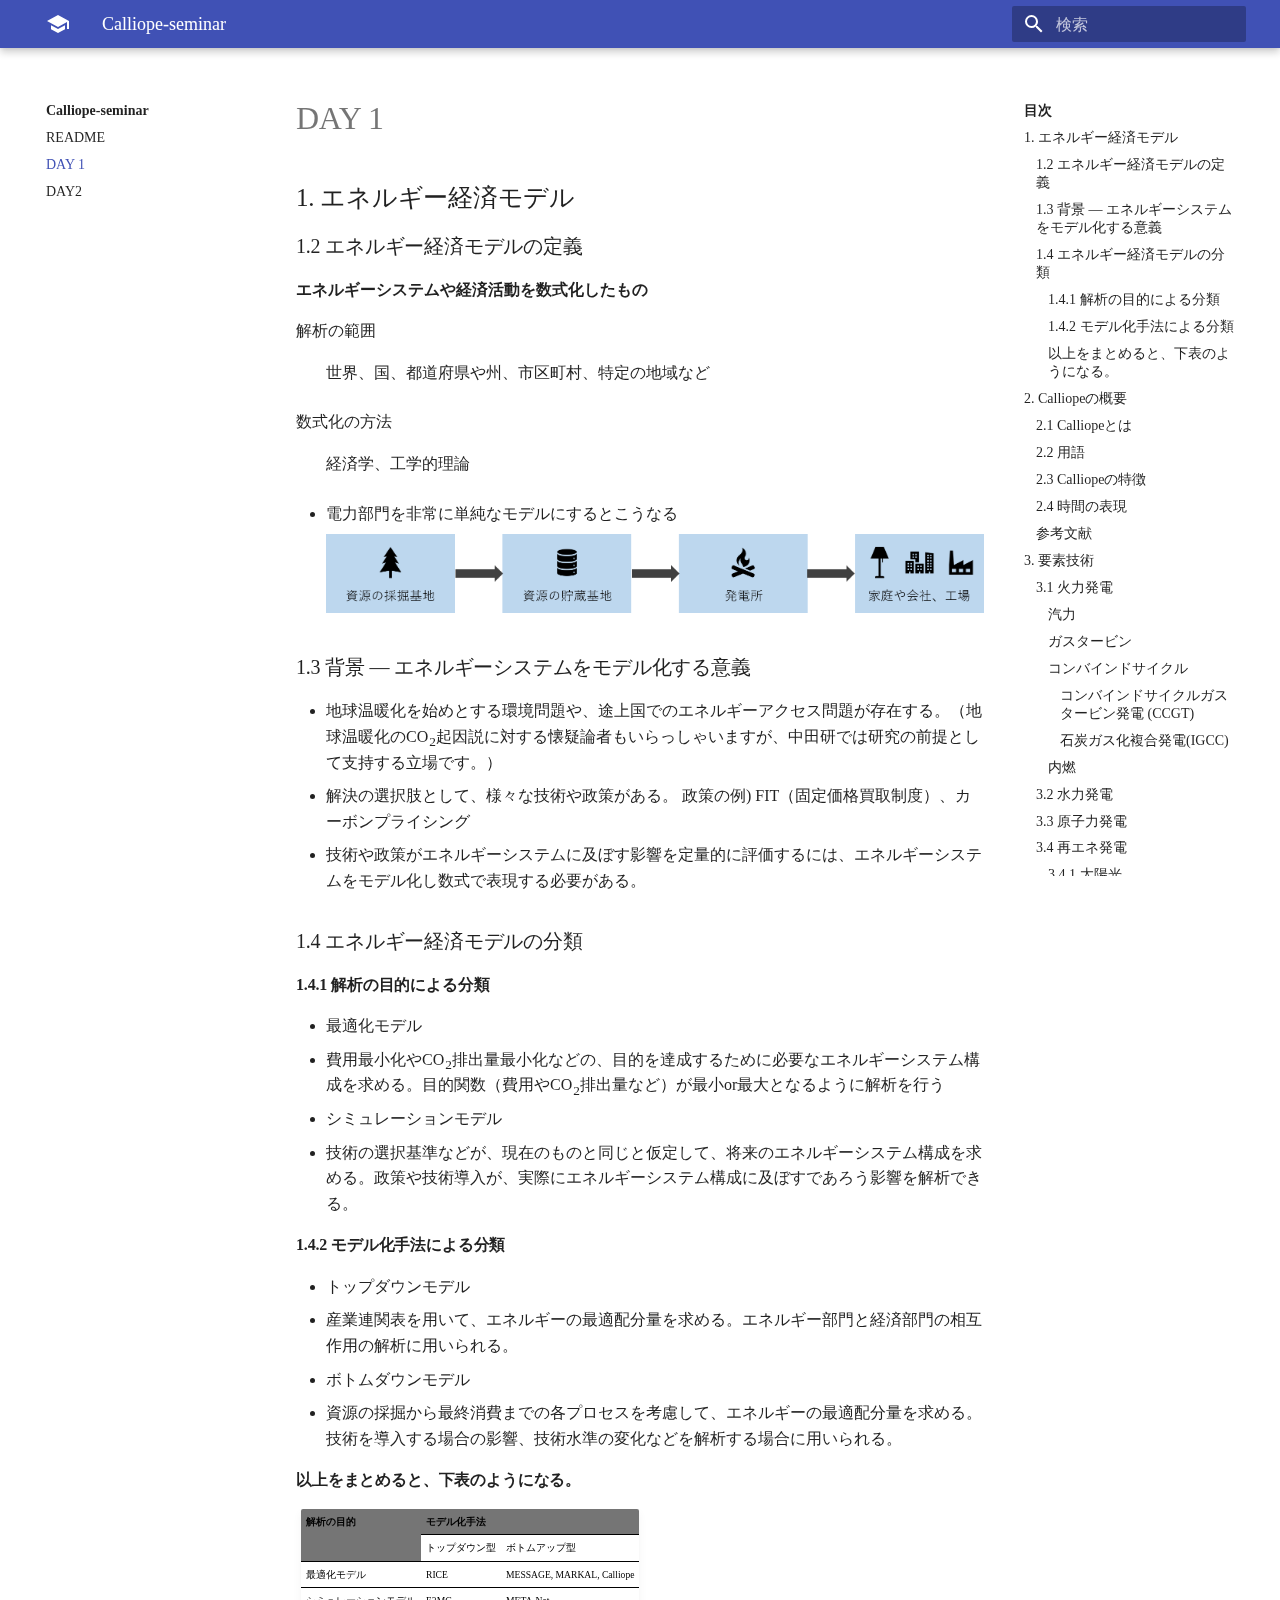
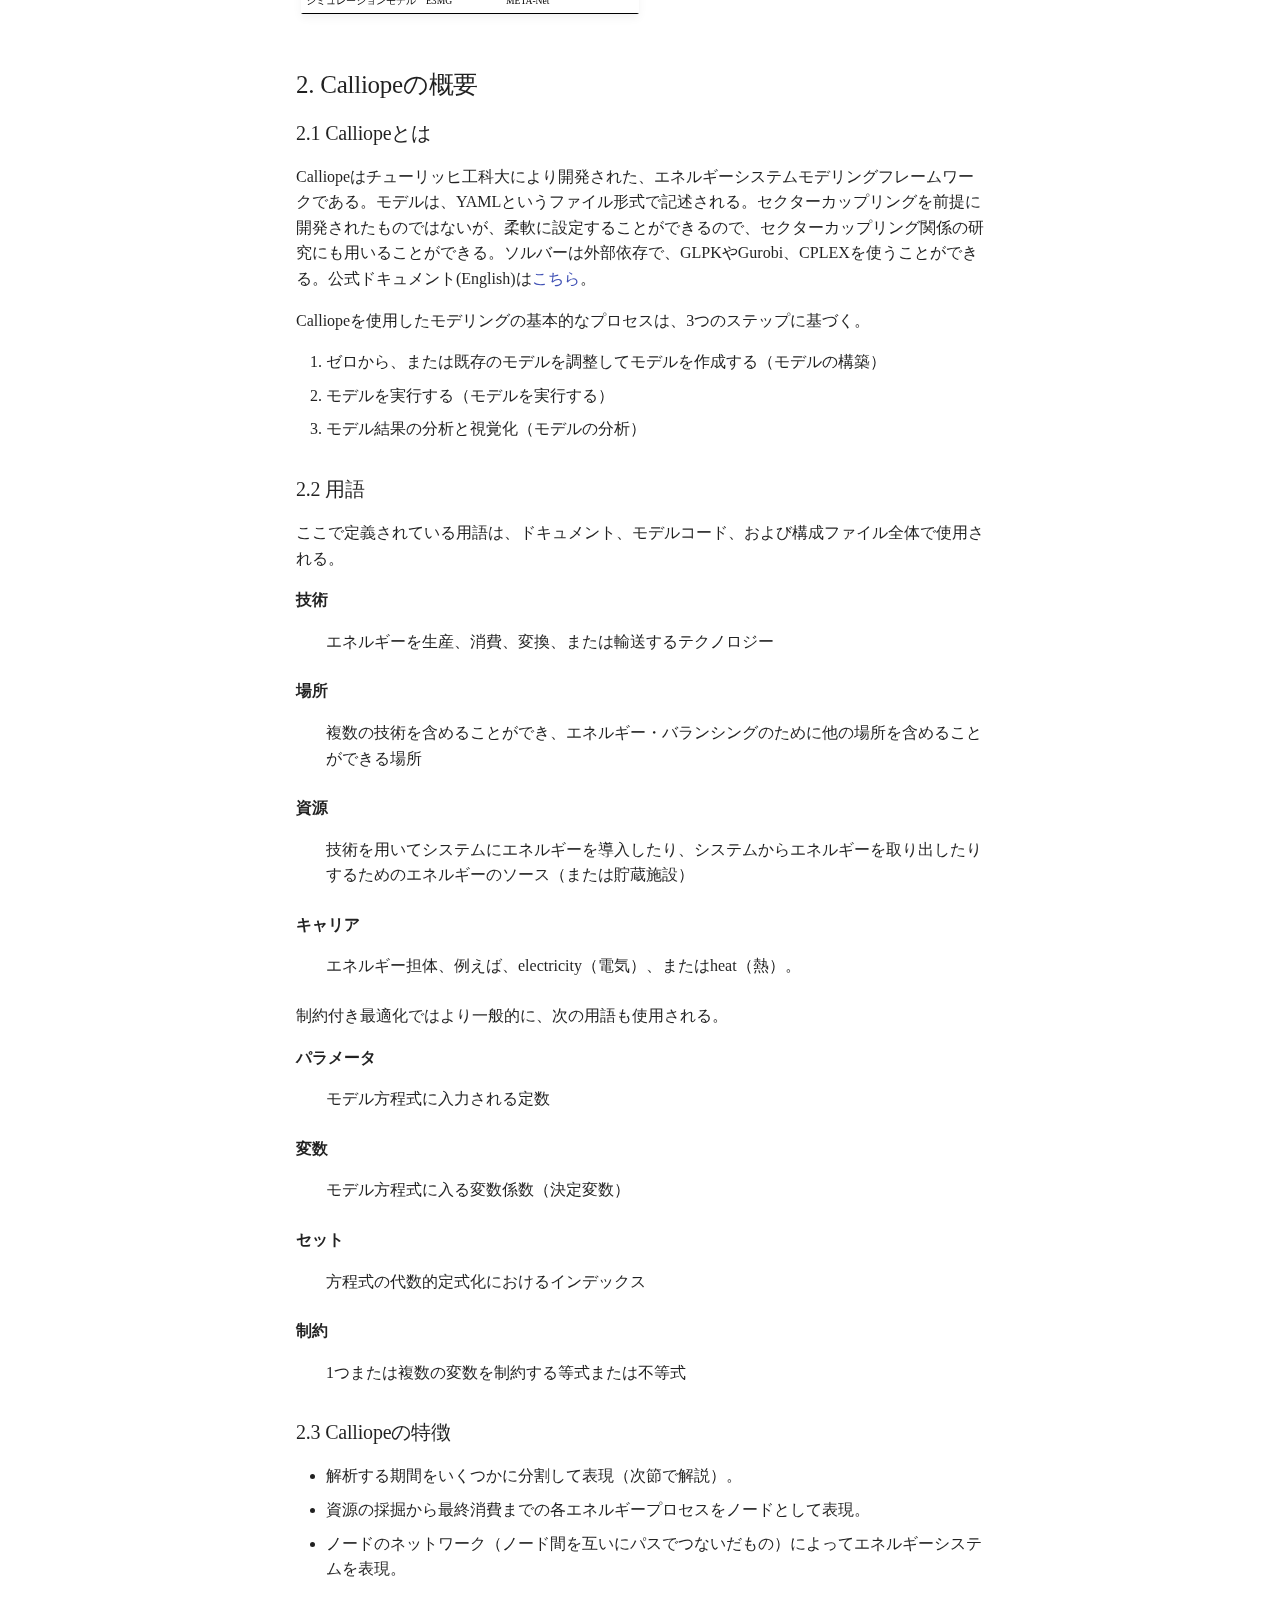
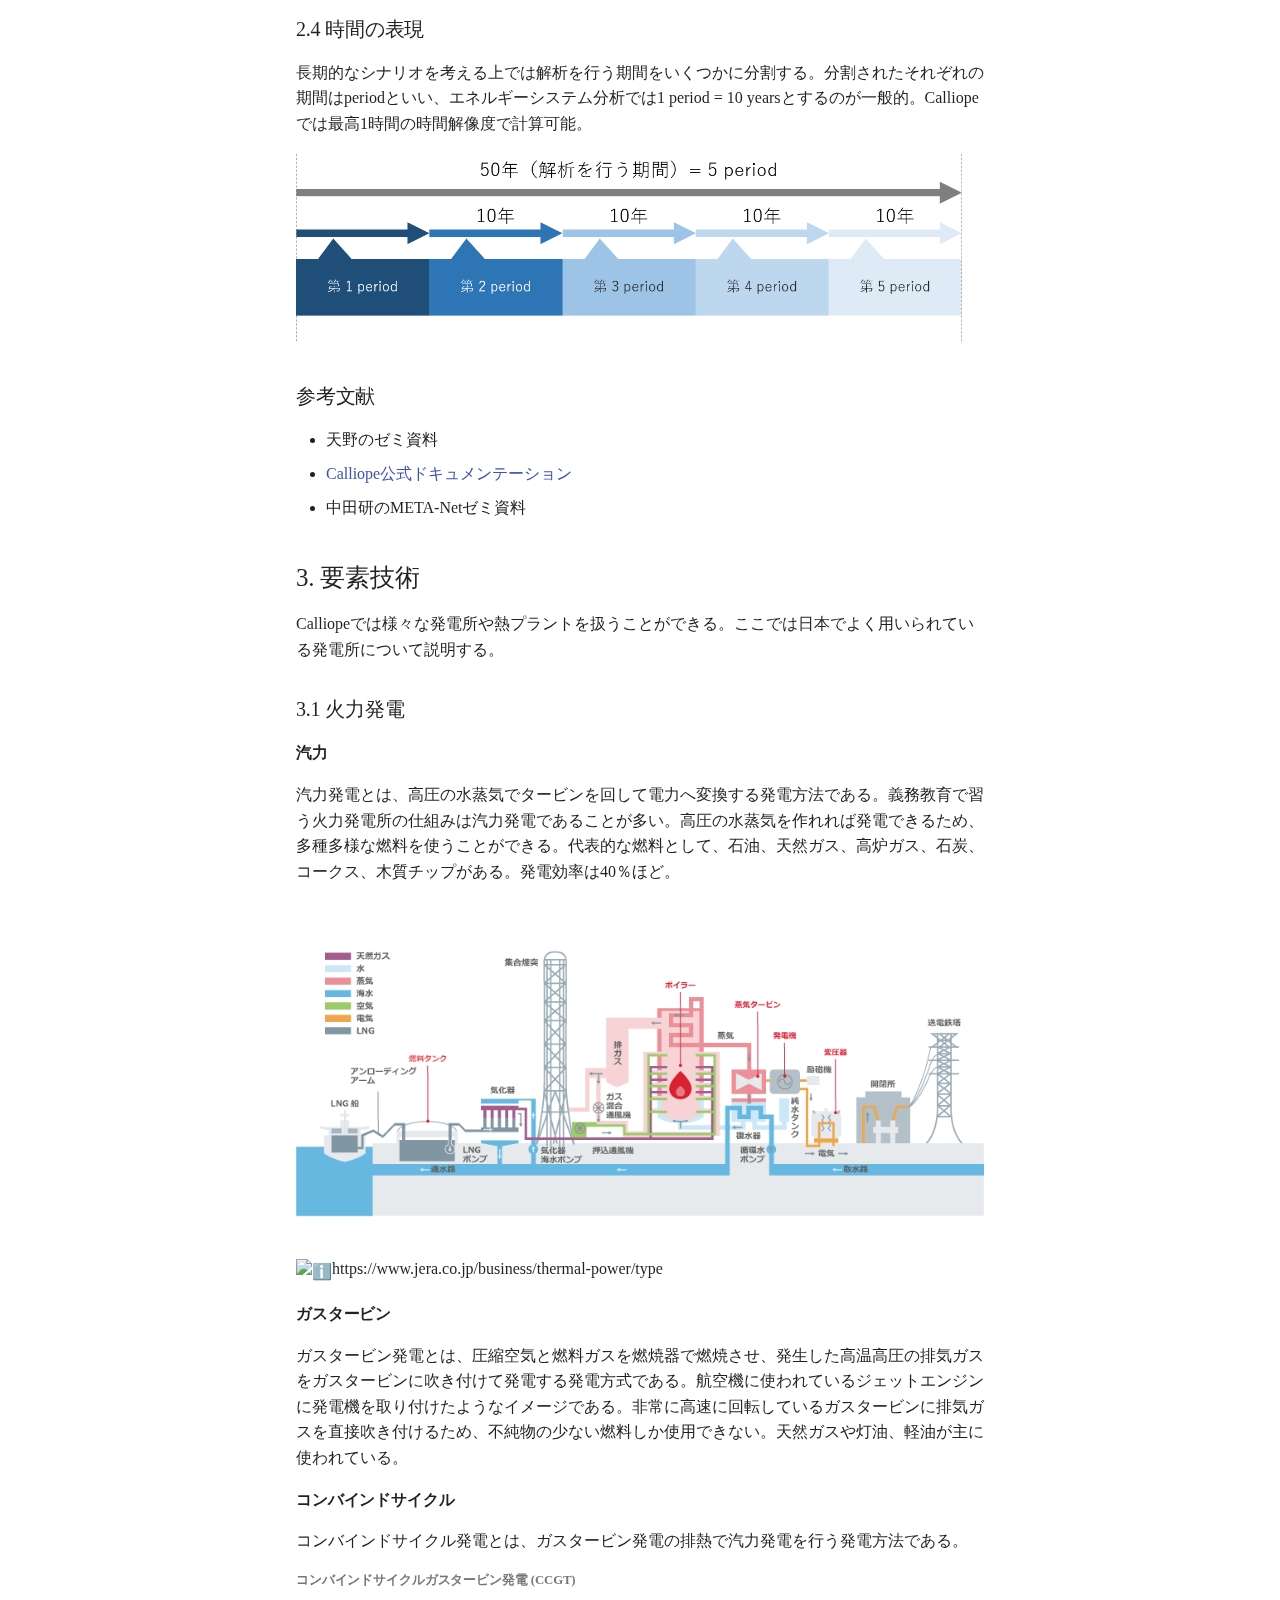
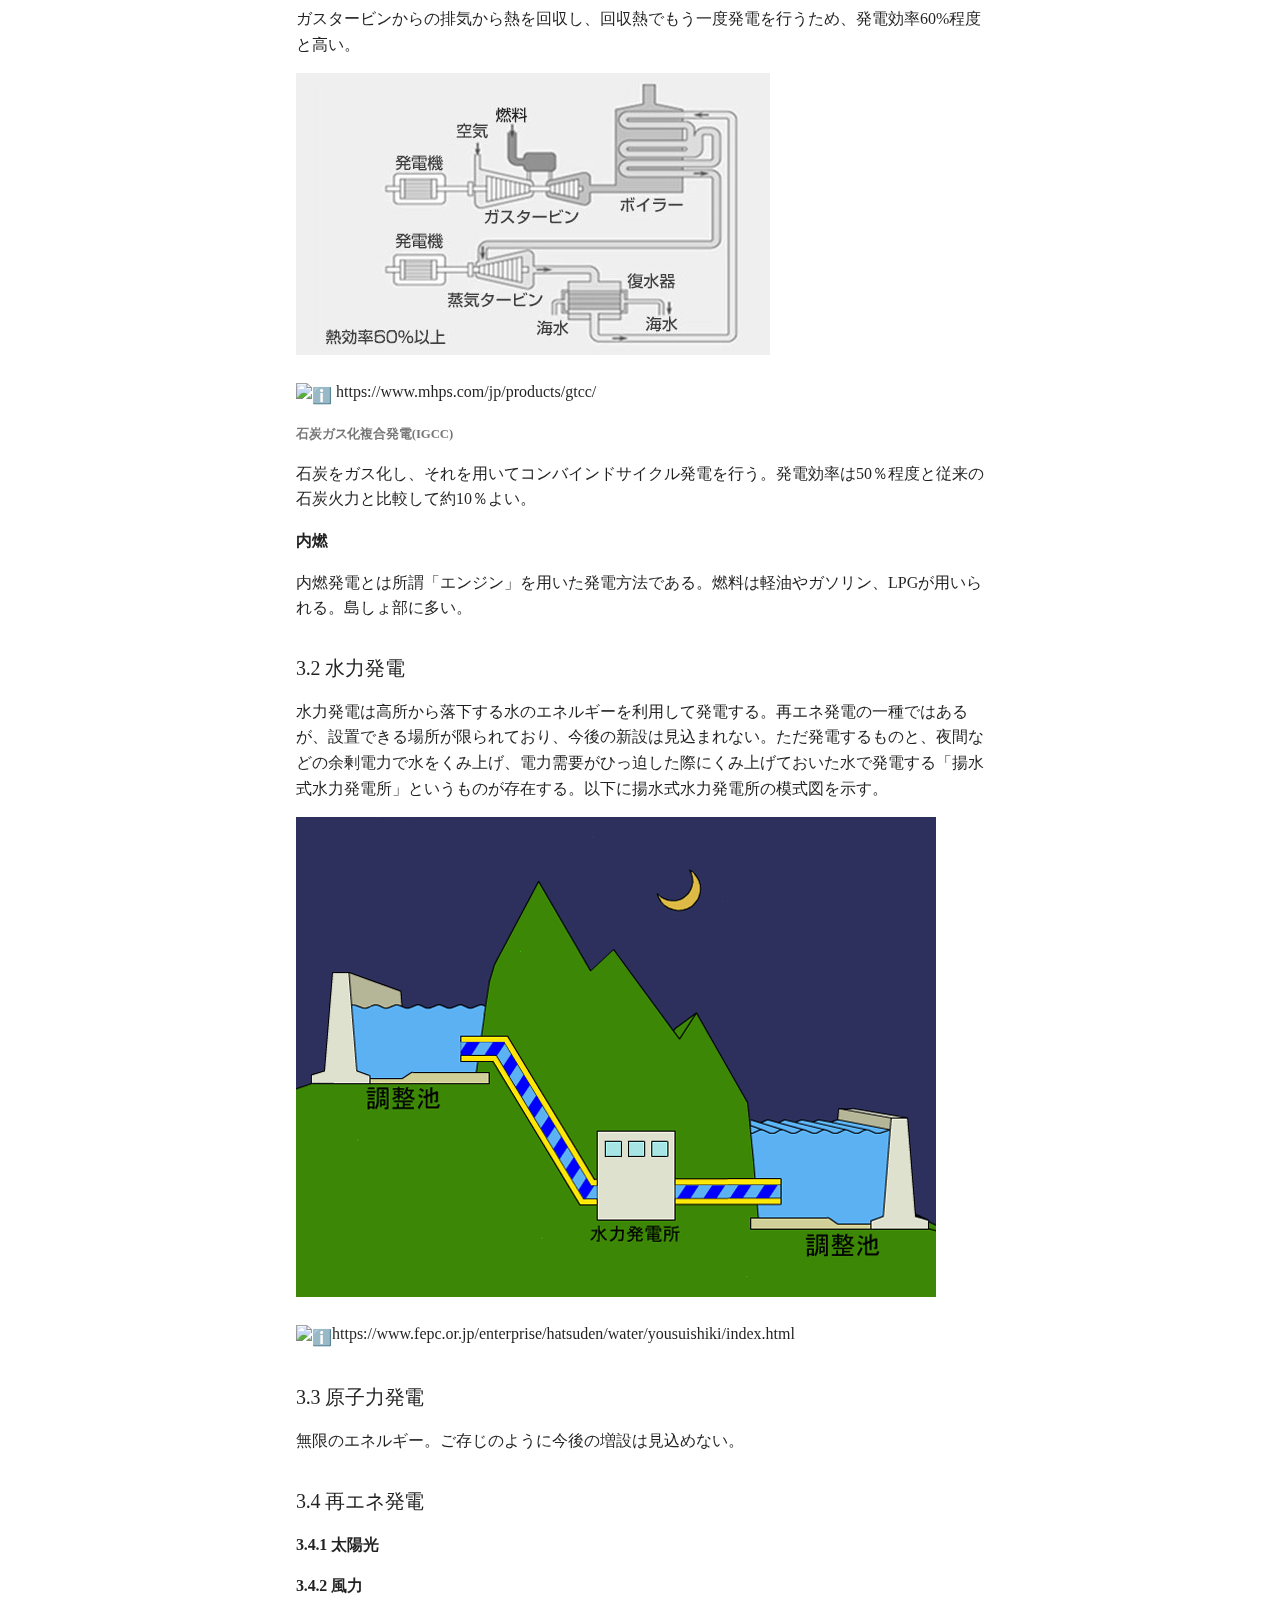
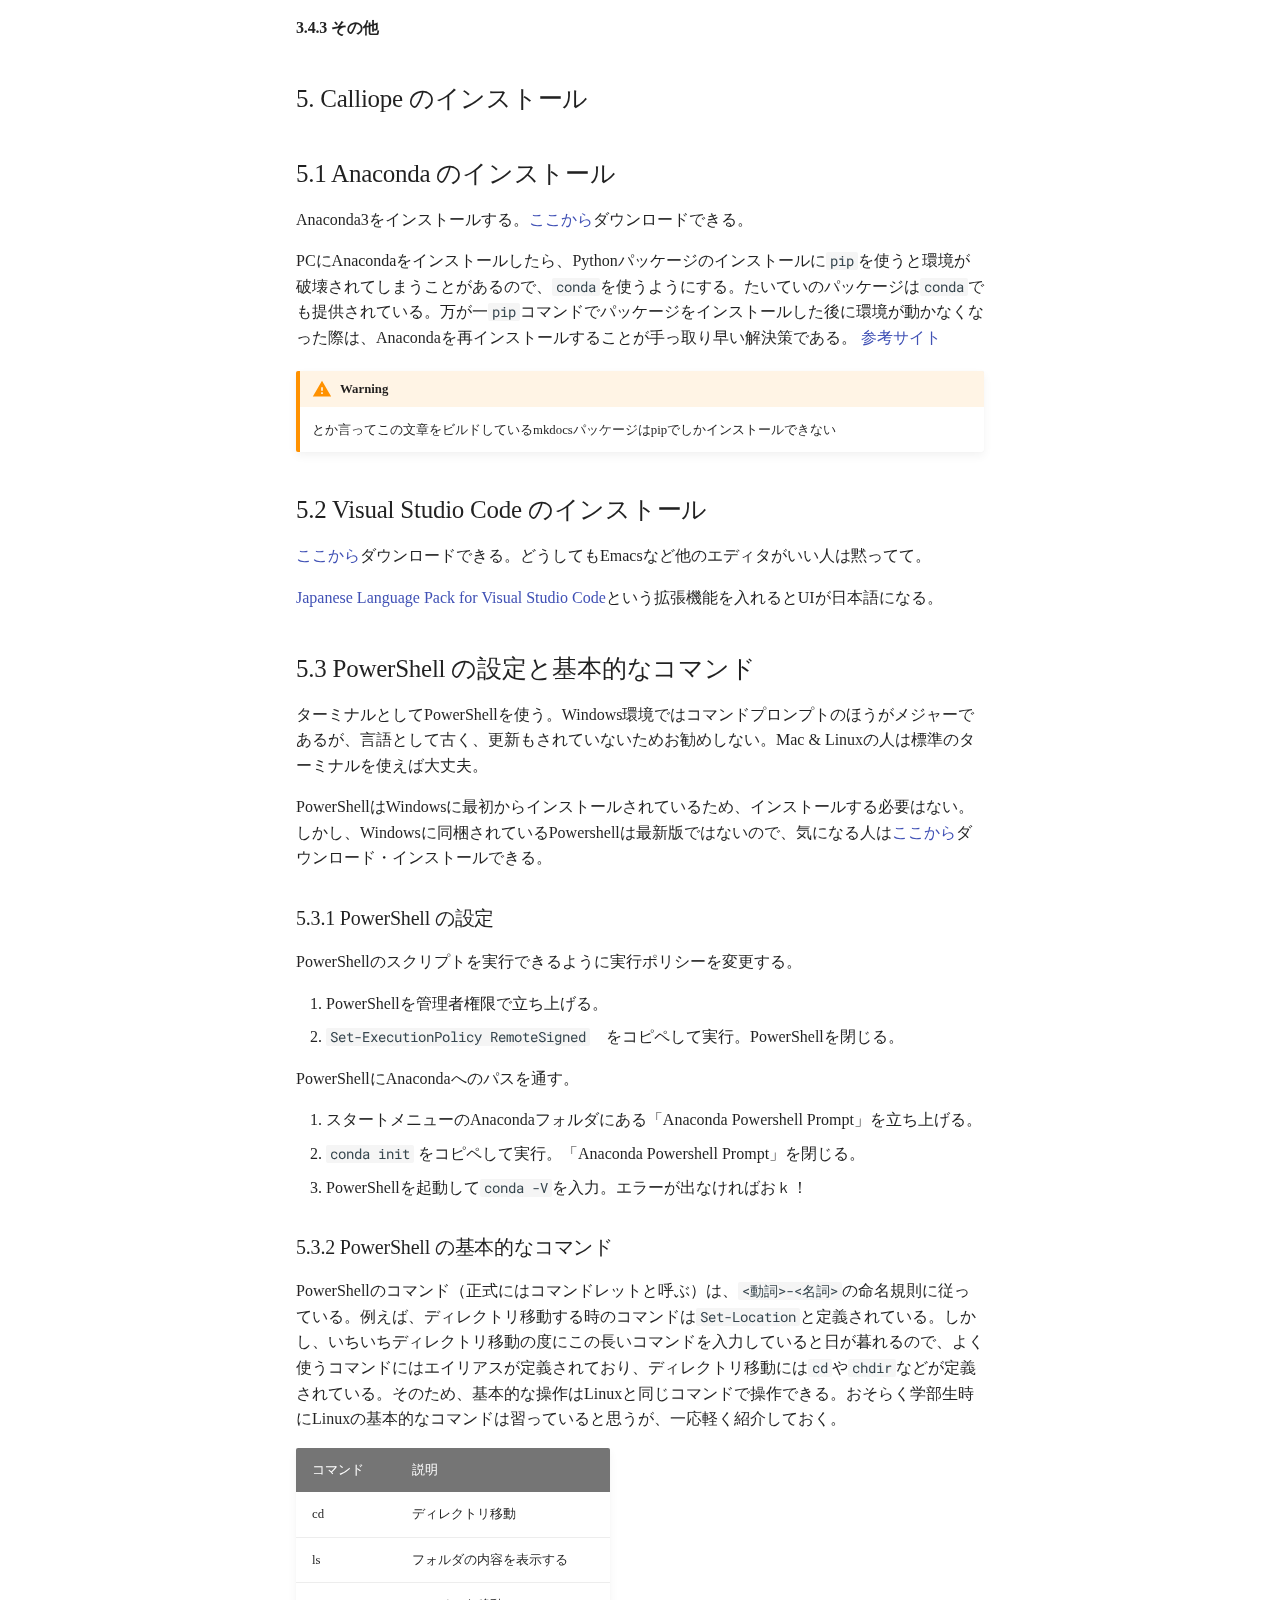
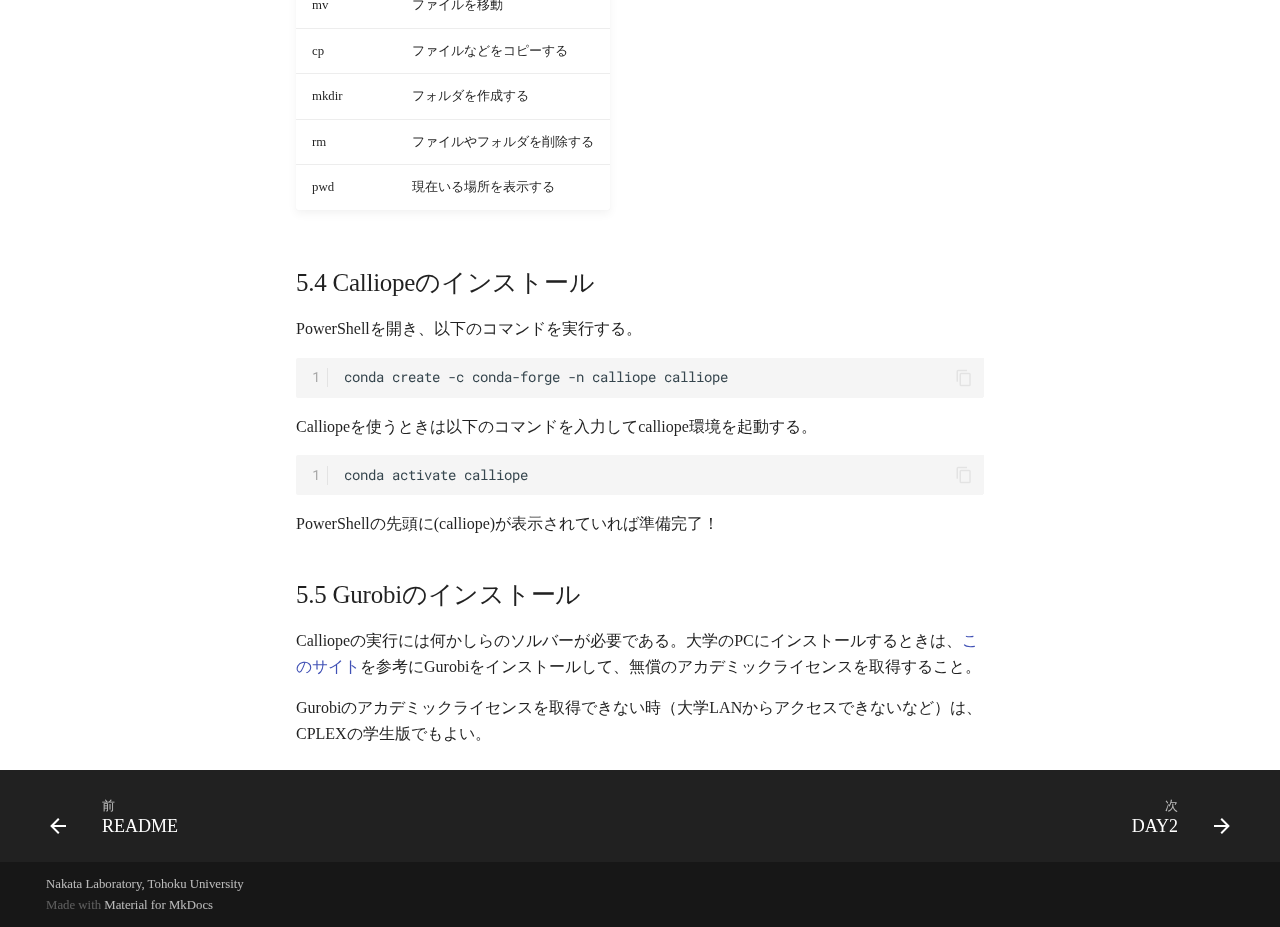
==== chapter_1/index.html @ c0de2ca8 "Deployed c3e3b9d with MkDocs version: 1.1.2" ====
<!doctype html>
<html lang="ja" class="no-js">
  <head>
    
      <meta charset="utf-8">
      <meta name="viewport" content="width=device-width,initial-scale=1">
      
      
      
      <link rel="shortcut icon" href="../assets/images/favicon.png">
      <meta name="generator" content="mkdocs-1.1.2, mkdocs-material-5.5.3">
    
    
      
        <title>DAY 1 - Calliope-seminar</title>
      
    
    
      <link rel="stylesheet" href="../assets/stylesheets/main.947af8d5.min.css">
      
      
    
    
    
      
        <link href="https://fonts.gstatic.com" rel="preconnect" crossorigin>
        <link rel="stylesheet" href="https://fonts.googleapis.com/css?family=Roboto:300,400,400i,700%7CRoboto+Mono&display=fallback">
        <style>body,input{font-family:"Roboto",-apple-system,BlinkMacSystemFont,Helvetica,Arial,sans-serif}code,kbd,pre{font-family:"Roboto Mono",SFMono-Regular,Consolas,Menlo,monospace}</style>
      
    
    
    
      <link rel="stylesheet" href="//fonts.googleapis.com/earlyaccess/notosansjp.css">
    
      <link rel="stylesheet" href="//fonts.googleapis.com/css?family=Open+Sans:600,800">
    
      <link rel="stylesheet" href="../css/custom.css">
    
      <link rel="stylesheet" href="https://maxcdn.bootstrapcdn.com/font-awesome/4.6.1/css/font-awesome.min.css">
    
    
      
        
<script>window.ga=window.ga||function(){(ga.q=ga.q||[]).push(arguments)},ga.l=+new Date,ga("create","UA-177930089-1","auto"),ga("set","anonymizeIp",!0),ga("send","pageview"),document.addEventListener("DOMContentLoaded",function(){document.forms.search&&document.forms.search.query.addEventListener("blur",function(){if(this.value){var e=document.location.pathname;ga("send","pageview",e+"?q="+this.value)}})}),document.addEventListener("DOMContentSwitch",function(){ga("send","pageview",document.location.pathname)})</script>
<script async src="https://www.google-analytics.com/analytics.js"></script>
      
    
    
  </head>
  
  
    <body dir="ltr">
  
    
    <input class="md-toggle" data-md-toggle="drawer" type="checkbox" id="__drawer" autocomplete="off">
    <input class="md-toggle" data-md-toggle="search" type="checkbox" id="__search" autocomplete="off">
    <label class="md-overlay" for="__drawer"></label>
    <div data-md-component="skip">
      
        
        <a href="#day-1" class="md-skip">
          コンテンツにスキップ
        </a>
      
    </div>
    <div data-md-component="announce">
      
    </div>
    
      <header class="md-header" data-md-component="header">
  <nav class="md-header-nav md-grid" aria-label="Header">
    <a href=".." title="Calliope-seminar" class="md-header-nav__button md-logo" aria-label="Calliope-seminar">
      
  
  <svg xmlns="http://www.w3.org/2000/svg" viewBox="0 0 24 24"><path d="M12 3L1 9l11 6 9-4.91V17h2V9M5 13.18v4L12 21l7-3.82v-4L12 17l-7-3.82z"/></svg>

    </a>
    <label class="md-header-nav__button md-icon" for="__drawer">
      <svg xmlns="http://www.w3.org/2000/svg" viewBox="0 0 24 24"><path d="M3 6h18v2H3V6m0 5h18v2H3v-2m0 5h18v2H3v-2z"/></svg>
    </label>
    <div class="md-header-nav__title" data-md-component="header-title">
      
        <div class="md-header-nav__ellipsis">
          <span class="md-header-nav__topic md-ellipsis">
            Calliope-seminar
          </span>
          <span class="md-header-nav__topic md-ellipsis">
            
              DAY 1
            
          </span>
        </div>
      
    </div>
    
      <label class="md-header-nav__button md-icon" for="__search">
        <svg xmlns="http://www.w3.org/2000/svg" viewBox="0 0 24 24"><path d="M9.5 3A6.5 6.5 0 0116 9.5c0 1.61-.59 3.09-1.56 4.23l.27.27h.79l5 5-1.5 1.5-5-5v-.79l-.27-.27A6.516 6.516 0 019.5 16 6.5 6.5 0 013 9.5 6.5 6.5 0 019.5 3m0 2C7 5 5 7 5 9.5S7 14 9.5 14 14 12 14 9.5 12 5 9.5 5z"/></svg>
      </label>
      
<div class="md-search" data-md-component="search" role="dialog">
  <label class="md-search__overlay" for="__search"></label>
  <div class="md-search__inner" role="search">
    <form class="md-search__form" name="search">
      <input type="text" class="md-search__input" name="query" aria-label="検索" placeholder="検索" autocapitalize="off" autocorrect="off" autocomplete="off" spellcheck="false" data-md-component="search-query" data-md-state="active">
      <label class="md-search__icon md-icon" for="__search">
        <svg xmlns="http://www.w3.org/2000/svg" viewBox="0 0 24 24"><path d="M9.5 3A6.5 6.5 0 0116 9.5c0 1.61-.59 3.09-1.56 4.23l.27.27h.79l5 5-1.5 1.5-5-5v-.79l-.27-.27A6.516 6.516 0 019.5 16 6.5 6.5 0 013 9.5 6.5 6.5 0 019.5 3m0 2C7 5 5 7 5 9.5S7 14 9.5 14 14 12 14 9.5 12 5 9.5 5z"/></svg>
        <svg xmlns="http://www.w3.org/2000/svg" viewBox="0 0 24 24"><path d="M20 11v2H8l5.5 5.5-1.42 1.42L4.16 12l7.92-7.92L13.5 5.5 8 11h12z"/></svg>
      </label>
      <button type="reset" class="md-search__icon md-icon" aria-label="Clear" data-md-component="search-reset" tabindex="-1">
        <svg xmlns="http://www.w3.org/2000/svg" viewBox="0 0 24 24"><path d="M19 6.41L17.59 5 12 10.59 6.41 5 5 6.41 10.59 12 5 17.59 6.41 19 12 13.41 17.59 19 19 17.59 13.41 12 19 6.41z"/></svg>
      </button>
    </form>
    <div class="md-search__output">
      <div class="md-search__scrollwrap" data-md-scrollfix>
        <div class="md-search-result" data-md-component="search-result">
          <div class="md-search-result__meta">
            Initializing search
          </div>
          <ol class="md-search-result__list"></ol>
        </div>
      </div>
    </div>
  </div>
</div>
    
    
  </nav>
</header>
    
    <div class="md-container" data-md-component="container">
      
        
      
      
        
      
      <main class="md-main" data-md-component="main">
        <div class="md-main__inner md-grid">
          
            
              <div class="md-sidebar md-sidebar--primary" data-md-component="navigation">
                <div class="md-sidebar__scrollwrap">
                  <div class="md-sidebar__inner">
                    <nav class="md-nav md-nav--primary" aria-label="Navigation" data-md-level="0">
  <label class="md-nav__title" for="__drawer">
    <a href=".." title="Calliope-seminar" class="md-nav__button md-logo" aria-label="Calliope-seminar">
      
  
  <svg xmlns="http://www.w3.org/2000/svg" viewBox="0 0 24 24"><path d="M12 3L1 9l11 6 9-4.91V17h2V9M5 13.18v4L12 21l7-3.82v-4L12 17l-7-3.82z"/></svg>

    </a>
    Calliope-seminar
  </label>
  
  <ul class="md-nav__list" data-md-scrollfix>
    
      
      
      


  <li class="md-nav__item">
    <a href=".." title="README" class="md-nav__link">
      README
    </a>
  </li>

    
      
      
      

  


  <li class="md-nav__item md-nav__item--active">
    
    <input class="md-nav__toggle md-toggle" data-md-toggle="toc" type="checkbox" id="__toc">
    
      
    
    
      <label class="md-nav__link md-nav__link--active" for="__toc">
        DAY 1
        <span class="md-nav__icon md-icon">
          <svg xmlns="http://www.w3.org/2000/svg" viewBox="0 0 24 24"><path d="M3 9h14V7H3v2m0 4h14v-2H3v2m0 4h14v-2H3v2m16 0h2v-2h-2v2m0-10v2h2V7h-2m0 6h2v-2h-2v2z"/></svg>
        </span>
      </label>
    
    <a href="./" title="DAY 1" class="md-nav__link md-nav__link--active">
      DAY 1
    </a>
    
      
<nav class="md-nav md-nav--secondary" aria-label="目次">
  
  
    
  
  
    <label class="md-nav__title" for="__toc">
      <span class="md-nav__icon md-icon">
        <svg xmlns="http://www.w3.org/2000/svg" viewBox="0 0 24 24"><path d="M20 11v2H8l5.5 5.5-1.42 1.42L4.16 12l7.92-7.92L13.5 5.5 8 11h12z"/></svg>
      </span>
      目次
    </label>
    <ul class="md-nav__list" data-md-scrollfix>
      
        <li class="md-nav__item">
  <a href="#1" class="md-nav__link">
    1. エネルギー経済モデル
  </a>
  
    <nav class="md-nav" aria-label="1. エネルギー経済モデル">
      <ul class="md-nav__list">
        
          <li class="md-nav__item">
  <a href="#12" class="md-nav__link">
    1.2 エネルギー経済モデルの定義
  </a>
  
</li>
        
          <li class="md-nav__item">
  <a href="#13" class="md-nav__link">
    1.3 背景 &mdash; エネルギーシステムをモデル化する意義
  </a>
  
</li>
        
          <li class="md-nav__item">
  <a href="#14" class="md-nav__link">
    1.4 エネルギー経済モデルの分類
  </a>
  
    <nav class="md-nav" aria-label="1.4 エネルギー経済モデルの分類">
      <ul class="md-nav__list">
        
          <li class="md-nav__item">
  <a href="#141" class="md-nav__link">
    1.4.1 解析の目的による分類
  </a>
  
</li>
        
          <li class="md-nav__item">
  <a href="#142" class="md-nav__link">
    1.4.2 モデル化手法による分類
  </a>
  
</li>
        
          <li class="md-nav__item">
  <a href="#_1" class="md-nav__link">
    以上をまとめると、下表のようになる。
  </a>
  
</li>
        
      </ul>
    </nav>
  
</li>
        
      </ul>
    </nav>
  
</li>
      
        <li class="md-nav__item">
  <a href="#2-calliope" class="md-nav__link">
    2. Calliopeの概要
  </a>
  
    <nav class="md-nav" aria-label="2. Calliopeの概要">
      <ul class="md-nav__list">
        
          <li class="md-nav__item">
  <a href="#21-calliope" class="md-nav__link">
    2.1 Calliopeとは
  </a>
  
</li>
        
          <li class="md-nav__item">
  <a href="#22" class="md-nav__link">
    2.2 用語
  </a>
  
</li>
        
          <li class="md-nav__item">
  <a href="#23-calliope" class="md-nav__link">
    2.3 Calliopeの特徴
  </a>
  
</li>
        
          <li class="md-nav__item">
  <a href="#24" class="md-nav__link">
    2.4 時間の表現
  </a>
  
</li>
        
          <li class="md-nav__item">
  <a href="#_2" class="md-nav__link">
    参考文献
  </a>
  
</li>
        
      </ul>
    </nav>
  
</li>
      
        <li class="md-nav__item">
  <a href="#3" class="md-nav__link">
    3. 要素技術
  </a>
  
    <nav class="md-nav" aria-label="3. 要素技術">
      <ul class="md-nav__list">
        
          <li class="md-nav__item">
  <a href="#31" class="md-nav__link">
    3.1 火力発電
  </a>
  
    <nav class="md-nav" aria-label="3.1 火力発電">
      <ul class="md-nav__list">
        
          <li class="md-nav__item">
  <a href="#_3" class="md-nav__link">
    汽力
  </a>
  
</li>
        
          <li class="md-nav__item">
  <a href="#_4" class="md-nav__link">
    ガスタービン
  </a>
  
</li>
        
          <li class="md-nav__item">
  <a href="#_5" class="md-nav__link">
    コンバインドサイクル
  </a>
  
    <nav class="md-nav" aria-label="コンバインドサイクル">
      <ul class="md-nav__list">
        
          <li class="md-nav__item">
  <a href="#ccgt" class="md-nav__link">
    コンバインドサイクルガスタービン発電 (CCGT)
  </a>
  
</li>
        
          <li class="md-nav__item">
  <a href="#igcc" class="md-nav__link">
    石炭ガス化複合発電(IGCC)
  </a>
  
</li>
        
      </ul>
    </nav>
  
</li>
        
          <li class="md-nav__item">
  <a href="#_6" class="md-nav__link">
    内燃
  </a>
  
</li>
        
      </ul>
    </nav>
  
</li>
        
          <li class="md-nav__item">
  <a href="#32" class="md-nav__link">
    3.2 水力発電
  </a>
  
</li>
        
          <li class="md-nav__item">
  <a href="#33" class="md-nav__link">
    3.3 原子力発電
  </a>
  
</li>
        
          <li class="md-nav__item">
  <a href="#34" class="md-nav__link">
    3.4 再エネ発電
  </a>
  
    <nav class="md-nav" aria-label="3.4 再エネ発電">
      <ul class="md-nav__list">
        
          <li class="md-nav__item">
  <a href="#341" class="md-nav__link">
    3.4.1 太陽光
  </a>
  
</li>
        
          <li class="md-nav__item">
  <a href="#342" class="md-nav__link">
    3.4.2 風力
  </a>
  
</li>
        
          <li class="md-nav__item">
  <a href="#343" class="md-nav__link">
    3.4.3 その他
  </a>
  
</li>
        
      </ul>
    </nav>
  
</li>
        
      </ul>
    </nav>
  
</li>
      
        <li class="md-nav__item">
  <a href="#5-calliope" class="md-nav__link">
    5. Calliope のインストール
  </a>
  
</li>
      
        <li class="md-nav__item">
  <a href="#51-anaconda" class="md-nav__link">
    5.1 Anaconda のインストール
  </a>
  
</li>
      
        <li class="md-nav__item">
  <a href="#52-visual-studio-code" class="md-nav__link">
    5.2 Visual Studio Code のインストール
  </a>
  
</li>
      
        <li class="md-nav__item">
  <a href="#53-powershell" class="md-nav__link">
    5.3 PowerShell の設定と基本的なコマンド
  </a>
  
    <nav class="md-nav" aria-label="5.3 PowerShell の設定と基本的なコマンド">
      <ul class="md-nav__list">
        
          <li class="md-nav__item">
  <a href="#531-powershell" class="md-nav__link">
    5.3.1 PowerShell の設定
  </a>
  
</li>
        
          <li class="md-nav__item">
  <a href="#532-powershell" class="md-nav__link">
    5.3.2 PowerShell の基本的なコマンド
  </a>
  
</li>
        
      </ul>
    </nav>
  
</li>
      
        <li class="md-nav__item">
  <a href="#54-calliope" class="md-nav__link">
    5.4 Calliopeのインストール
  </a>
  
</li>
      
        <li class="md-nav__item">
  <a href="#55-gurobi" class="md-nav__link">
    5.5 Gurobiのインストール
  </a>
  
</li>
      
    </ul>
  
</nav>
    
  </li>

    
      
      
      


  <li class="md-nav__item">
    <a href="../chapter_2/" title="DAY2" class="md-nav__link">
      DAY2
    </a>
  </li>

    
  </ul>
</nav>
                  </div>
                </div>
              </div>
            
            
              <div class="md-sidebar md-sidebar--secondary" data-md-component="toc">
                <div class="md-sidebar__scrollwrap">
                  <div class="md-sidebar__inner">
                    
<nav class="md-nav md-nav--secondary" aria-label="目次">
  
  
    
  
  
    <label class="md-nav__title" for="__toc">
      <span class="md-nav__icon md-icon">
        <svg xmlns="http://www.w3.org/2000/svg" viewBox="0 0 24 24"><path d="M20 11v2H8l5.5 5.5-1.42 1.42L4.16 12l7.92-7.92L13.5 5.5 8 11h12z"/></svg>
      </span>
      目次
    </label>
    <ul class="md-nav__list" data-md-scrollfix>
      
        <li class="md-nav__item">
  <a href="#1" class="md-nav__link">
    1. エネルギー経済モデル
  </a>
  
    <nav class="md-nav" aria-label="1. エネルギー経済モデル">
      <ul class="md-nav__list">
        
          <li class="md-nav__item">
  <a href="#12" class="md-nav__link">
    1.2 エネルギー経済モデルの定義
  </a>
  
</li>
        
          <li class="md-nav__item">
  <a href="#13" class="md-nav__link">
    1.3 背景 &mdash; エネルギーシステムをモデル化する意義
  </a>
  
</li>
        
          <li class="md-nav__item">
  <a href="#14" class="md-nav__link">
    1.4 エネルギー経済モデルの分類
  </a>
  
    <nav class="md-nav" aria-label="1.4 エネルギー経済モデルの分類">
      <ul class="md-nav__list">
        
          <li class="md-nav__item">
  <a href="#141" class="md-nav__link">
    1.4.1 解析の目的による分類
  </a>
  
</li>
        
          <li class="md-nav__item">
  <a href="#142" class="md-nav__link">
    1.4.2 モデル化手法による分類
  </a>
  
</li>
        
          <li class="md-nav__item">
  <a href="#_1" class="md-nav__link">
    以上をまとめると、下表のようになる。
  </a>
  
</li>
        
      </ul>
    </nav>
  
</li>
        
      </ul>
    </nav>
  
</li>
      
        <li class="md-nav__item">
  <a href="#2-calliope" class="md-nav__link">
    2. Calliopeの概要
  </a>
  
    <nav class="md-nav" aria-label="2. Calliopeの概要">
      <ul class="md-nav__list">
        
          <li class="md-nav__item">
  <a href="#21-calliope" class="md-nav__link">
    2.1 Calliopeとは
  </a>
  
</li>
        
          <li class="md-nav__item">
  <a href="#22" class="md-nav__link">
    2.2 用語
  </a>
  
</li>
        
          <li class="md-nav__item">
  <a href="#23-calliope" class="md-nav__link">
    2.3 Calliopeの特徴
  </a>
  
</li>
        
          <li class="md-nav__item">
  <a href="#24" class="md-nav__link">
    2.4 時間の表現
  </a>
  
</li>
        
          <li class="md-nav__item">
  <a href="#_2" class="md-nav__link">
    参考文献
  </a>
  
</li>
        
      </ul>
    </nav>
  
</li>
      
        <li class="md-nav__item">
  <a href="#3" class="md-nav__link">
    3. 要素技術
  </a>
  
    <nav class="md-nav" aria-label="3. 要素技術">
      <ul class="md-nav__list">
        
          <li class="md-nav__item">
  <a href="#31" class="md-nav__link">
    3.1 火力発電
  </a>
  
    <nav class="md-nav" aria-label="3.1 火力発電">
      <ul class="md-nav__list">
        
          <li class="md-nav__item">
  <a href="#_3" class="md-nav__link">
    汽力
  </a>
  
</li>
        
          <li class="md-nav__item">
  <a href="#_4" class="md-nav__link">
    ガスタービン
  </a>
  
</li>
        
          <li class="md-nav__item">
  <a href="#_5" class="md-nav__link">
    コンバインドサイクル
  </a>
  
    <nav class="md-nav" aria-label="コンバインドサイクル">
      <ul class="md-nav__list">
        
          <li class="md-nav__item">
  <a href="#ccgt" class="md-nav__link">
    コンバインドサイクルガスタービン発電 (CCGT)
  </a>
  
</li>
        
          <li class="md-nav__item">
  <a href="#igcc" class="md-nav__link">
    石炭ガス化複合発電(IGCC)
  </a>
  
</li>
        
      </ul>
    </nav>
  
</li>
        
          <li class="md-nav__item">
  <a href="#_6" class="md-nav__link">
    内燃
  </a>
  
</li>
        
      </ul>
    </nav>
  
</li>
        
          <li class="md-nav__item">
  <a href="#32" class="md-nav__link">
    3.2 水力発電
  </a>
  
</li>
        
          <li class="md-nav__item">
  <a href="#33" class="md-nav__link">
    3.3 原子力発電
  </a>
  
</li>
        
          <li class="md-nav__item">
  <a href="#34" class="md-nav__link">
    3.4 再エネ発電
  </a>
  
    <nav class="md-nav" aria-label="3.4 再エネ発電">
      <ul class="md-nav__list">
        
          <li class="md-nav__item">
  <a href="#341" class="md-nav__link">
    3.4.1 太陽光
  </a>
  
</li>
        
          <li class="md-nav__item">
  <a href="#342" class="md-nav__link">
    3.4.2 風力
  </a>
  
</li>
        
          <li class="md-nav__item">
  <a href="#343" class="md-nav__link">
    3.4.3 その他
  </a>
  
</li>
        
      </ul>
    </nav>
  
</li>
        
      </ul>
    </nav>
  
</li>
      
        <li class="md-nav__item">
  <a href="#5-calliope" class="md-nav__link">
    5. Calliope のインストール
  </a>
  
</li>
      
        <li class="md-nav__item">
  <a href="#51-anaconda" class="md-nav__link">
    5.1 Anaconda のインストール
  </a>
  
</li>
      
        <li class="md-nav__item">
  <a href="#52-visual-studio-code" class="md-nav__link">
    5.2 Visual Studio Code のインストール
  </a>
  
</li>
      
        <li class="md-nav__item">
  <a href="#53-powershell" class="md-nav__link">
    5.3 PowerShell の設定と基本的なコマンド
  </a>
  
    <nav class="md-nav" aria-label="5.3 PowerShell の設定と基本的なコマンド">
      <ul class="md-nav__list">
        
          <li class="md-nav__item">
  <a href="#531-powershell" class="md-nav__link">
    5.3.1 PowerShell の設定
  </a>
  
</li>
        
          <li class="md-nav__item">
  <a href="#532-powershell" class="md-nav__link">
    5.3.2 PowerShell の基本的なコマンド
  </a>
  
</li>
        
      </ul>
    </nav>
  
</li>
      
        <li class="md-nav__item">
  <a href="#54-calliope" class="md-nav__link">
    5.4 Calliopeのインストール
  </a>
  
</li>
      
        <li class="md-nav__item">
  <a href="#55-gurobi" class="md-nav__link">
    5.5 Gurobiのインストール
  </a>
  
</li>
      
    </ul>
  
</nav>
                  </div>
                </div>
              </div>
            
          
          <div class="md-content">
            <article class="md-content__inner md-typeset">
              
                
                
                  
                
                
                <h1 id="day-1">DAY 1</h1>
<h2 id="1">1. エネルギー経済モデル</h2>
<h3 id="12">1.2 エネルギー経済モデルの定義</h3>
<p><strong>エネルギーシステムや経済活動を数式化したもの</strong></p>
<dl>
<dt>解析の範囲</dt>
<dd>世界、国、都道府県や州、市区町村、特定の地域など</dd>
<dt>数式化の方法</dt>
<dd>経済学、工学的理論</dd>
</dl>

<ul>
<li>
<p>電力部門を非常に単純なモデルにするとこうなる
  <!-- 図 --></p>
<p><img alt="電力部門" src="../images/electricity_sector_model.png" title="電力システムの非常に単純なモデル" /></p>
</li>
</ul>
<h3 id="13">1.3 背景 &mdash; エネルギーシステムをモデル化する意義</h3>
<ul>
<li>地球温暖化を始めとする環境問題や、途上国でのエネルギーアクセス問題が存在する。（地球温暖化のCO<sub>2</sub>起因説に対する懐疑論者もいらっしゃいますが、中田研では研究の前提として支持する立場です。）</li>
<li>
<p>解決の選択肢として、様々な技術や政策がある。
政策の例) FIT（固定価格買取制度）、カーボンプライシング</p>
</li>
<li>
<p>技術や政策がエネルギーシステムに及ぼす影響を定量的に評価するには、エネルギーシステムをモデル化し数式で表現する必要がある。</p>
</li>
</ul>
<h3 id="14">1.4 エネルギー経済モデルの分類</h3>
<h4 id="141">1.4.1 解析の目的による分類</h4>
<ul>
<li>最適化モデル</li>
<li>
<p>費用最小化やCO<sub>2</sub>排出量最小化などの、目的を達成するために必要なエネルギーシステム構成を求める。目的関数（費用やCO<sub>2</sub>排出量など）が最小or最大となるように解析を行う</p>
</li>
<li>
<p>シミュレーションモデル</p>
</li>
<li>技術の選択基準などが、現在のものと同じと仮定して、将来のエネルギーシステム構成を求める。政策や技術導入が、実際にエネルギーシステム構成に及ぼすであろう影響を解析できる。</li>
</ul>
<h4 id="142">1.4.2 モデル化手法による分類</h4>
<ul>
<li>トップダウンモデル</li>
<li>
<p>産業連関表を用いて、エネルギーの最適配分量を求める。エネルギー部門と経済部門の相互作用の解析に用いられる。</p>
</li>
<li>
<p>ボトムダウンモデル</p>
</li>
<li>資源の採掘から最終消費までの各プロセスを考慮して、エネルギーの最適配分量を求める。技術を導入する場合の影響、技術水準の変化などを解析する場合に用いられる。</li>
</ul>
<h4 id="_1">以上をまとめると、下表のようになる。</h4>
<!-- ここで作った https://mamewaza.com/tools/table-generator.html 装飾はいい感じにしてくれ-->

<p><div class="clskez3j373"><style scoped>div.clskez3j373{margin:5px;}div.clskez3j373 div.tbl table{width:100%;}div.clskez3j373{padding:0px;}div.clskez3j373{background-color:transparent;}div.clskez3j373 div.tbl th,div.clskez3j373 div.tbl td{border:none;border-bottom:1px solid #000000;padding:5px;}div.clskez3j373 th, div.clskez3j373 td{transparent}div.clskez3j373 div.tbl table{border-collapse:collapse;border-spacing:0;table-layout:fixed;}div.clskez3j373 div.tbl,div.clskez3j373 div.tbl a{color:#000000;}div.clskez3j373 div.tbl{font-size:12px;text-align:;}div.clskez3j373 div.tbl th,div.clskez3j373 div.tbl th a{color:#000000;}div.clskez3j373 div.tbl th{font-weight:bold;text-align:center;}</style><div class="tbl"><table><tr><th rowspan="2">解析の目的</th><th colspan="2">モデル化手法<br /></th></tr><tr><td>トップダウン型</td><td>ボトムアップ型</td></tr><tr><td>最適化モデル</td><td>RICE</td><td>MESSAGE, MARKAL, Calliope<br /></td></tr><tr><td>シミュレーションモデル</td><td>E3MG</td><td>META-Net</td></tr></table></div></div></p>
<!-- Calliope はボトムアップの最適化モデルなのかは自信がない。EnergyPLAN入れるならどこかな？ -->

<h2 id="2-calliope">2. Calliopeの概要</h2>
<h3 id="21-calliope">2.1 Calliopeとは</h3>
<p>Calliopeはチューリッヒ工科大により開発された、エネルギーシステムモデリングフレームワークである。モデルは、YAMLというファイル形式で記述される。セクターカップリングを前提に開発されたものではないが、柔軟に設定することができるので、セクターカップリング関係の研究にも用いることができる。ソルバーは外部依存で、GLPKやGurobi、CPLEXを使うことができる。公式ドキュメント(English)は<a href="https://calliope.readthedocs.io/en/stable/index.html">こちら</a>。</p>
<p>Calliopeを使用したモデリングの基本的なプロセスは、3つのステップに基づく。</p>
<ol>
<li>
<p>ゼロから、または既存のモデルを調整してモデルを作成する（モデルの構築）</p>
</li>
<li>
<p>モデルを実行する（モデルを実行する）</p>
</li>
<li>
<p>モデル結果の分析と視覚化（モデルの分析）</p>
</li>
</ol>
<h3 id="22">2.2 用語</h3>
<p>ここで定義されている用語は、ドキュメント、モデルコード、および構成ファイル全体で使用される。</p>
<dl>
<dt>
<b>技術</b>
</dt>
<dd>
エネルギーを生産、消費、変換、または輸送するテクノロジー
</dd>
<dt>
<b>場所</b>
</dt>
<dd>
複数の技術を含めることができ、エネルギー・バランシングのために他の場所を含めることができる場所
</dd>
<dt>
<b>資源</b>
</dt>
<dd>
技術を用いてシステムにエネルギーを導入したり、システムからエネルギーを取り出したりするためのエネルギーのソース（または貯蔵施設）
</dd>
<dt>
<b>キャリア</b>
</dt>
<dd>
エネルギー担体、例えば、electricity（電気）、またはheat（熱）。
</dd>
</dl>

<p>制約付き最適化ではより一般的に、次の用語も使用される。</p>
<dl>
<dt>
<b>パラメータ</b>  
</dt>
<dd>
モデル方程式に入力される定数
</dd>

<dt>
<b>変数</b>  
</dt>
<dd>
モデル方程式に入る変数係数（決定変数）
</dd>

<dt>
<b>セット</b>  
</dt>
<dd>
方程式の代数的定式化におけるインデックス
</dd>

<dt>
<b>制約</b>  
</dt>
<dd>
1つまたは複数の変数を制約する等式または不等式
</dd>
</dl>

<h3 id="23-calliope">2.3 Calliopeの特徴</h3>
<ul>
<li>解析する期間をいくつかに分割して表現（次節で解説）。</li>
<li>資源の採掘から最終消費までの各エネルギープロセスをノードとして表現。</li>
<li>ノードのネットワーク（ノード間を互いにパスでつないだもの）によってエネルギーシステムを表現。</li>
</ul>
<h3 id="24">2.4 時間の表現</h3>
<p><!-- period ってCalliopeで使うっけ？ -->
長期的なシナリオを考える上では解析を行う期間をいくつかに分割する。分割されたそれぞれの期間はperiodといい、エネルギーシステム分析では1 period = 10 yearsとするのが一般的。Calliopeでは最高1時間の時間解像度で計算可能。
<!-- 時間解像度については要チェック --></p>
<!-- 図 -->

<p><img alt="時間の表現" src="../images/time_expression.png" title="periodの説明" /></p>
<h3 id="_2">参考文献</h3>
<ul>
<li>天野のゼミ資料</li>
<li><a href="https://calliope.readthedocs.io/en/stable/index.html">Calliope公式ドキュメンテーション</a></li>
<li>中田研のMETA-Netゼミ資料</li>
</ul>
<h2 id="3">3. 要素技術</h2>
<p>Calliopeでは様々な発電所や熱プラントを扱うことができる。ここでは日本でよく用いられている発電所について説明する。</p>
<h3 id="31">3.1 火力発電</h3>
<h4 id="_3">汽力</h4>
<p>汽力発電とは、高圧の水蒸気でタービンを回して電力へ変換する発電方法である。義務教育で習う火力発電所の仕組みは汽力発電であることが多い。高圧の水蒸気を作れれば発電できるため、多種多様な燃料を使うことができる。代表的な燃料として、石油、天然ガス、高炉ガス、石炭、コークス、木質チップがある。発電効率は40％ほど。</p>
<p><img alt="汽力発電" src="../images/bol.png" /></p>
<p><img alt="ℹ️" class="emojione" src="https://cdnjs.cloudflare.com/ajax/libs/emojione/2.2.7/assets/svg/2139.svg" title=":information_source:" />https://www.jera.co.jp/business/thermal-power/type</p>
<h4 id="_4">ガスタービン</h4>
<p>ガスタービン発電とは、圧縮空気と燃料ガスを燃焼器で燃焼させ、発生した高温高圧の排気ガスをガスタービンに吹き付けて発電する発電方式である。航空機に使われているジェットエンジンに発電機を取り付けたようなイメージである。非常に高速に回転しているガスタービンに排気ガスを直接吹き付けるため、不純物の少ない燃料しか使用できない。天然ガスや灯油、軽油が主に使われている。</p>
<h4 id="_5">コンバインドサイクル</h4>
<p>コンバインドサイクル発電とは、ガスタービン発電の排熱で汽力発電を行う発電方法である。</p>
<h5 id="ccgt">コンバインドサイクルガスタービン発電 (CCGT)</h5>
<p>ガスタービンからの排気から熱を回収し、回収熱でもう一度発電を行うため、発電効率60%程度と高い。</p>
<p><img alt="CCGT模式図" src="../images/ccgt.jpg" /></p>
<p><img alt="ℹ️" class="emojione" src="https://cdnjs.cloudflare.com/ajax/libs/emojione/2.2.7/assets/svg/2139.svg" title=":information_source:" /> https://www.mhps.com/jp/products/gtcc/</p>
<h5 id="igcc">石炭ガス化複合発電(IGCC)</h5>
<p>石炭をガス化し、それを用いてコンバインドサイクル発電を行う。発電効率は50％程度と従来の石炭火力と比較して約10％よい。</p>
<h4 id="_6">内燃</h4>
<p>内燃発電とは所謂「エンジン」を用いた発電方法である。燃料は軽油やガソリン、LPGが用いられる。島しょ部に多い。</p>
<h3 id="32">3.2 水力発電</h3>
<p>水力発電は高所から落下する水のエネルギーを利用して発電する。再エネ発電の一種ではあるが、設置できる場所が限られており、今後の新設は見込まれない。ただ発電するものと、夜間などの余剰電力で水をくみ上げ、電力需要がひっ迫した際にくみ上げておいた水で発電する「揚水式水力発電所」というものが存在する。以下に揚水式水力発電所の模式図を示す。</p>
<p><img alt="揚水発電所" src="../images/yosui.gif" /></p>
<p><img alt="ℹ️" class="emojione" src="https://cdnjs.cloudflare.com/ajax/libs/emojione/2.2.7/assets/svg/2139.svg" title=":information_source:" />https://www.fepc.or.jp/enterprise/hatsuden/water/yousuishiki/index.html</p>
<h3 id="33">3.3 原子力発電</h3>
<p>無限のエネルギー。ご存じのように今後の増設は見込めない。</p>
<h3 id="34">3.4 再エネ発電</h3>
<h4 id="341">3.4.1 太陽光</h4>
<h4 id="342">3.4.2 風力</h4>
<h4 id="343">3.4.3 その他</h4>
<h2 id="5-calliope">5. Calliope のインストール</h2>
<h2 id="51-anaconda">5.1 Anaconda のインストール</h2>
<p>Anaconda3をインストールする。<a href="https://www.anaconda.com/products/individual">ここから</a>ダウンロードできる。</p>
<p>PCにAnacondaをインストールしたら、Pythonパッケージのインストールに<code>pip</code>を使うと環境が破壊されてしまうことがあるので、<code>conda</code>を使うようにする。たいていのパッケージは<code>conda</code>でも提供されている。万が一<code>pip</code>コマンドでパッケージをインストールした後に環境が動かなくなった際は、Anacondaを再インストールすることが手っ取り早い解決策である。 <a href="http://onoz000.hatenablog.com/entry/2018/02/11/142347">参考サイト</a></p>
<div class="admonition warning">
<p class="admonition-title">Warning</p>
<p>とか言ってこの文章をビルドしているmkdocsパッケージはpipでしかインストールできない</p>
</div>
<h2 id="52-visual-studio-code">5.2 Visual Studio Code のインストール</h2>
<p><a href="https://code.visualstudio.com/">ここから</a>ダウンロードできる。どうしてもEmacsなど他のエディタがいい人は黙ってて。</p>
<p><a href="https://marketplace.visualstudio.com/items?itemName=MS-CEINTL.vscode-language-pack-ja">Japanese Language Pack for Visual Studio Code</a>という拡張機能を入れるとUIが日本語になる。</p>
<h2 id="53-powershell">5.3 PowerShell の設定と基本的なコマンド</h2>
<p>ターミナルとしてPowerShellを使う。Windows環境ではコマンドプロンプトのほうがメジャーであるが、言語として古く、更新もされていないためお勧めしない。Mac &amp; Linuxの人は標準のターミナルを使えば大丈夫。</p>
<p>PowerShellはWindowsに最初からインストールされているため、インストールする必要はない。しかし、Windowsに同梱されているPowershellは最新版ではないので、気になる人は<a href="https://github.com/PowerShell/PowerShell">ここから</a>ダウンロード・インストールできる。</p>
<h3 id="531-powershell">5.3.1 PowerShell の設定</h3>
<p>PowerShellのスクリプトを実行できるように実行ポリシーを変更する。</p>
<ol>
<li>PowerShellを管理者権限で立ち上げる。</li>
<li><code>Set-ExecutionPolicy RemoteSigned</code>　をコピペして実行。PowerShellを閉じる。</li>
</ol>
<p>PowerShellにAnacondaへのパスを通す。</p>
<ol>
<li>スタートメニューのAnacondaフォルダにある「Anaconda Powershell Prompt」を立ち上げる。</li>
<li><code>conda init</code> をコピペして実行。「Anaconda Powershell Prompt」を閉じる。</li>
<li>PowerShellを起動して<code>conda -V</code>を入力。エラーが出なければおｋ！</li>
</ol>
<h3 id="532-powershell">5.3.2 PowerShell の基本的なコマンド</h3>
<p>PowerShellのコマンド（正式にはコマンドレットと呼ぶ）は、<code>&lt;動詞&gt;-&lt;名詞&gt;</code>の命名規則に従っている。例えば、ディレクトリ移動する時のコマンドは<code>Set-Location</code>と定義されている。しかし、いちいちディレクトリ移動の度にこの長いコマンドを入力していると日が暮れるので、よく使うコマンドにはエイリアスが定義されており、ディレクトリ移動には<code>cd</code>や<code>chdir</code>などが定義されている。そのため、基本的な操作はLinuxと同じコマンドで操作できる。おそらく学部生時にLinuxの基本的なコマンドは習っていると思うが、一応軽く紹介しておく。</p>
<table>
<thead>
<tr>
<th>コマンド</th>
<th>説明</th>
</tr>
</thead>
<tbody>
<tr>
<td>cd</td>
<td>ディレクトリ移動</td>
</tr>
<tr>
<td>ls</td>
<td>フォルダの内容を表示する</td>
</tr>
<tr>
<td>mv</td>
<td>ファイルを移動</td>
</tr>
<tr>
<td>cp</td>
<td>ファイルなどをコピーする</td>
</tr>
<tr>
<td>mkdir</td>
<td>フォルダを作成する</td>
</tr>
<tr>
<td>rm</td>
<td>ファイルやフォルダを削除する</td>
</tr>
<tr>
<td>pwd</td>
<td>現在いる場所を表示する</td>
</tr>
</tbody>
</table>
<h2 id="54-calliope">5.4 Calliopeのインストール</h2>
<p>PowerShellを開き、以下のコマンドを実行する。</p>
<table class="codehilitetable"><tr><td class="linenos"><div class="linenodiv"><pre>1</pre></div></td><td class="code"><div class="codehilite"><pre><span></span><code><span class="err">conda create -c conda-forge -n calliope calliope</span>
</code></pre></div>
</td></tr></table>

<p>Calliopeを使うときは以下のコマンドを入力してcalliope環境を起動する。</p>
<table class="codehilitetable"><tr><td class="linenos"><div class="linenodiv"><pre>1</pre></div></td><td class="code"><div class="codehilite"><pre><span></span><code><span class="err">conda activate calliope</span>
</code></pre></div>
</td></tr></table>

<p>PowerShellの先頭に(calliope)が表示されていれば準備完了！</p>
<h2 id="55-gurobi">5.5 Gurobiのインストール</h2>
<p>Calliopeの実行には何かしらのソルバーが必要である。大学のPCにインストールするときは、<a href="https://qiita.com/keisukesato-ac/items/b0425a879622b99a2610">このサイト</a>を参考にGurobiをインストールして、無償のアカデミックライセンスを取得すること。</p>
<p>Gurobiのアカデミックライセンスを取得できない時（大学LANからアクセスできないなど）は、CPLEXの学生版でもよい。</p>
                
              
              
                


              
            </article>
          </div>
        </div>
      </main>
      
        
<footer class="md-footer">
  
    <div class="md-footer-nav">
      <nav class="md-footer-nav__inner md-grid" aria-label="Footer">
        
          <a href=".." title="README" class="md-footer-nav__link md-footer-nav__link--prev" rel="prev">
            <div class="md-footer-nav__button md-icon">
              <svg xmlns="http://www.w3.org/2000/svg" viewBox="0 0 24 24"><path d="M20 11v2H8l5.5 5.5-1.42 1.42L4.16 12l7.92-7.92L13.5 5.5 8 11h12z"/></svg>
            </div>
            <div class="md-footer-nav__title">
              <div class="md-ellipsis">
                <span class="md-footer-nav__direction">
                  前
                </span>
                README
              </div>
            </div>
          </a>
        
        
          <a href="../chapter_2/" title="DAY2" class="md-footer-nav__link md-footer-nav__link--next" rel="next">
            <div class="md-footer-nav__title">
              <div class="md-ellipsis">
                <span class="md-footer-nav__direction">
                  次
                </span>
                DAY2
              </div>
            </div>
            <div class="md-footer-nav__button md-icon">
              <svg xmlns="http://www.w3.org/2000/svg" viewBox="0 0 24 24"><path d="M4 11v2h12l-5.5 5.5 1.42 1.42L19.84 12l-7.92-7.92L10.5 5.5 16 11H4z"/></svg>
            </div>
          </a>
        
      </nav>
    </div>
  
  <div class="md-footer-meta md-typeset">
    <div class="md-footer-meta__inner md-grid">
      <div class="md-footer-copyright">
        
          <div class="md-footer-copyright__highlight">
            Nakata Laboratory, Tohoku University
          </div>
        
        Made with
        <a href="https://squidfunk.github.io/mkdocs-material/" target="_blank" rel="noopener">
          Material for MkDocs
        </a>
      </div>
      
    </div>
  </div>
</footer>
      
    </div>
    
      <script src="../assets/javascripts/vendor.c3dc8c49.min.js"></script>
      <script src="../assets/javascripts/bundle.f9edbbd5.min.js"></script><script id="__lang" type="application/json">{"clipboard.copy": "\u30af\u30ea\u30c3\u30d7\u30dc\u30fc\u30c9\u3078\u30b3\u30d4\u30fc", "clipboard.copied": "\u30b3\u30d4\u30fc\u3057\u307e\u3057\u305f", "search.config.lang": "ja", "search.config.pipeline": "trimmer, stemmer", "search.config.separator": "[\\s\\-\u3000\u3001\u3002\uff0c\uff0e]+", "search.result.placeholder": "\u691c\u7d22\u30ad\u30fc\u30ef\u30fc\u30c9\u3092\u5165\u529b\u3057\u3066\u304f\u3060\u3055\u3044", "search.result.none": "\u4f55\u3082\u898b\u3064\u304b\u308a\u307e\u305b\u3093\u3067\u3057\u305f", "search.result.one": "1\u4ef6\u898b\u3064\u304b\u308a\u307e\u3057\u305f", "search.result.other": "#\u4ef6\u898b\u3064\u304b\u308a\u307e\u3057\u305f"}</script>
      
      <script>
        app = initialize({
          base: "..",
          features: [],
          search: Object.assign({
            worker: "../assets/javascripts/worker/search.8e2cddea.min.js"
          }, typeof search !== "undefined" && search)
        })
      </script>
      
        <script src="https://cdnjs.cloudflare.com/ajax/libs/mathjax/2.7.1/MathJax.js?config=TeX-AMS_HTML"></script>
      
    
  </body>
</html>
---- assets/stylesheets/main.947af8d5.min.css ----
html{box-sizing:border-box}*,*::before,*::after{box-sizing:inherit}html{-webkit-text-size-adjust:none;-moz-text-size-adjust:none;-ms-text-size-adjust:none;text-size-adjust:none}body{margin:0}hr{box-sizing:content-box;overflow:visible}a,button,label,input{-webkit-tap-highlight-color:transparent}a{color:inherit;text-decoration:none}small{font-size:80%}sub,sup{line-height:1em}img{border-style:none}table{border-collapse:separate;border-spacing:0}td,th{font-weight:normal;vertical-align:top}button{margin:0;padding:0;font-size:inherit;background:transparent;border:0}input{border:0;outline:0}:root{--md-default-fg-color: hsla(0, 0%, 0%, 0.87);--md-default-fg-color--light: hsla(0, 0%, 0%, 0.54);--md-default-fg-color--lighter: hsla(0, 0%, 0%, 0.32);--md-default-fg-color--lightest: hsla(0, 0%, 0%, 0.07);--md-default-bg-color: hsla(0, 0%, 100%, 1);--md-default-bg-color--light: hsla(0, 0%, 100%, 0.7);--md-default-bg-color--lighter: hsla(0, 0%, 100%, 0.3);--md-default-bg-color--lightest: hsla(0, 0%, 100%, 0.12);--md-primary-fg-color: hsla(231, 48%, 48%, 1);--md-primary-fg-color--light: hsla(230, 44%, 64%, 1);--md-primary-fg-color--dark: hsla(232, 54%, 41%, 1);--md-primary-bg-color: hsla(0, 0%, 100%, 1);--md-primary-bg-color--light: hsla(0, 0%, 100%, 0.7);--md-accent-fg-color: hsla(231, 99%, 66%, 1);--md-accent-fg-color--transparent: hsla(231, 99%, 66%, 0.1);--md-accent-bg-color: hsla(0, 0%, 100%, 1);--md-accent-bg-color--light: hsla(0, 0%, 100%, 0.7)}:root>*{--md-code-fg-color: hsla(200, 18%, 26%, 1);--md-code-bg-color: hsla(0, 0%, 96%, 1);--md-code-hl-color: hsla(60, 100%, 50%, 0.5);--md-code-hl-number-color: hsla(6, 71%, 60%, 1);--md-code-hl-special-color: hsla(340, 83%, 66%, 1);--md-code-hl-function-color: hsla(291, 57%, 65%, 1);--md-code-hl-constant-color: hsla(250, 70%, 64%, 1);--md-code-hl-keyword-color: hsla(219, 71%, 60%, 1);--md-code-hl-string-color: hsla(150, 58%, 44%, 1);--md-code-hl-name-color: var(--md-code-fg-color);--md-code-hl-operator-color: var(--md-default-fg-color--light);--md-code-hl-punctuation-color: var(--md-default-fg-color--lighter);--md-code-hl-comment-color: var(--md-default-fg-color--lighter);--md-code-hl-generic-color: var(--md-default-fg-color--lighter);--md-code-hl-variable-color: var(--md-default-fg-color--light);--md-typeset-color: var(--md-default-fg-color);--md-typeset-a-color: var(--md-primary-fg-color);--md-typeset-mark-color: hsla(60, 100%, 50%, 0.5);--md-typeset-del-color: hsla(6, 90%, 60%, 0.15);--md-typeset-ins-color: hsla(150, 90%, 44%, 0.15);--md-typeset-kbd-color: hsla(0, 0%, 98%, 1);--md-typeset-kbd-accent-color: hsla(0, 100%, 100%, 1);--md-typeset-kbd-border-color: hsla(0, 0%, 72%, 1);--md-admonition-fg-color: var(--md-default-fg-color);--md-admonition-bg-color: var(--md-default-bg-color);--md-footer-fg-color: hsla(0, 0%, 100%, 1);--md-footer-fg-color--light: hsla(0, 0%, 100%, 0.7);--md-footer-fg-color--lighter: hsla(0, 0%, 100%, 0.3);--md-footer-bg-color: hsla(0, 0%, 0%, 0.87);--md-footer-bg-color--dark: hsla(0, 0%, 0%, 0.32)}.md-icon svg{display:block;width:1.2rem;height:1.2rem;margin:0 auto;fill:currentColor}body{-webkit-font-smoothing:antialiased;-moz-osx-font-smoothing:grayscale}body,input{color:var(--md-typeset-color);font-feature-settings:"kern","liga";font-family:-apple-system,BlinkMacSystemFont,Helvetica,Arial,sans-serif}code,pre,kbd{color:var(--md-typeset-color);font-feature-settings:"kern";font-family:SFMono-Regular,Consolas,Menlo,monospace}.md-typeset{font-size:.8rem;line-height:1.6;-webkit-print-color-adjust:exact;color-adjust:exact}@media print{.md-typeset{font-size:.68rem}}.md-typeset p,.md-typeset ul,.md-typeset ol,.md-typeset blockquote{margin:1em 0}.md-typeset h1{margin:0 0 1.25em;color:var(--md-default-fg-color--light);font-weight:300;font-size:2em;line-height:1.3;letter-spacing:-0.01em}.md-typeset h2{margin:1.6em 0 .64em;font-weight:300;font-size:1.5625em;line-height:1.4;letter-spacing:-0.01em}.md-typeset h3{margin:1.6em 0 .8em;font-weight:400;font-size:1.25em;line-height:1.5;letter-spacing:-0.01em}.md-typeset h2+h3{margin-top:.8em}.md-typeset h4{margin:1em 0;font-weight:700;letter-spacing:-0.01em}.md-typeset h5,.md-typeset h6{margin:1.25em 0;color:var(--md-default-fg-color--light);font-weight:700;font-size:.8em;letter-spacing:-0.01em}.md-typeset h5{text-transform:uppercase}.md-typeset hr{margin:1.5em 0;border-bottom:.05rem dotted var(--md-default-fg-color--lighter)}.md-typeset a{color:var(--md-typeset-a-color);word-break:break-word}.md-typeset a,.md-typeset a::before{transition:color 125ms}.md-typeset a:focus,.md-typeset a:hover{color:var(--md-accent-fg-color)}.md-typeset code,.md-typeset pre,.md-typeset kbd{color:var(--md-code-fg-color);direction:ltr}@media print{.md-typeset code,.md-typeset pre,.md-typeset kbd{white-space:pre-wrap}}.md-typeset code{padding:0 .2941176471em;font-size:.85em;word-break:break-word;background-color:var(--md-code-bg-color);border-radius:.1rem;-webkit-box-decoration-break:clone;box-decoration-break:clone}.md-typeset h1 code,.md-typeset h2 code,.md-typeset h3 code,.md-typeset h4 code,.md-typeset h5 code,.md-typeset h6 code{margin:initial;padding:initial;background-color:transparent;box-shadow:none}.md-typeset a>code{color:currentColor}.md-typeset pre{position:relative;margin:1em 0;line-height:1.4}.md-typeset pre>code{display:block;margin:0;padding:.7720588235em 1.1764705882em;overflow:auto;word-break:normal;box-shadow:none;-webkit-box-decoration-break:slice;box-decoration-break:slice;touch-action:auto;scrollbar-width:thin;scrollbar-color:var(--md-default-fg-color--lighter) transparent}.md-typeset pre>code:hover{scrollbar-color:var(--md-accent-fg-color) transparent}.md-typeset pre>code::-webkit-scrollbar{width:.2rem;height:.2rem}.md-typeset pre>code::-webkit-scrollbar-thumb{background-color:var(--md-default-fg-color--lighter)}.md-typeset pre>code::-webkit-scrollbar-thumb:hover{background-color:var(--md-accent-fg-color)}@media screen and (max-width: 44.9375em){.md-typeset>pre{margin:1em -0.8rem}.md-typeset>pre code{border-radius:0}}.md-typeset kbd{display:inline-block;padding:0 .6666666667em;color:var(--md-default-fg-color);font-size:.75em;vertical-align:text-top;word-break:break-word;background-color:var(--md-typeset-kbd-color);border-radius:.1rem;box-shadow:0 .1rem 0 .05rem var(--md-typeset-kbd-border-color),0 .1rem 0 var(--md-typeset-kbd-border-color),0 -0.1rem .2rem var(--md-typeset-kbd-accent-color) inset}.md-typeset mark{color:inherit;word-break:break-word;background-color:var(--md-typeset-mark-color);-webkit-box-decoration-break:clone;box-decoration-break:clone}.md-typeset abbr{text-decoration:none;border-bottom:.05rem dotted var(--md-default-fg-color--light);cursor:help}.md-typeset small{opacity:.75}.md-typeset sup,.md-typeset sub{margin-left:.078125em}[dir=rtl] .md-typeset sup,[dir=rtl] .md-typeset sub{margin-right:.078125em;margin-left:initial}.md-typeset blockquote{padding-left:.6rem;color:var(--md-default-fg-color--light);border-left:.2rem solid var(--md-default-fg-color--lighter)}[dir=rtl] .md-typeset blockquote{padding-right:.6rem;padding-left:initial;border-right:.2rem solid var(--md-default-fg-color--lighter);border-left:initial}.md-typeset ul{list-style-type:disc}.md-typeset ul,.md-typeset ol{margin-left:.625em;padding:0}[dir=rtl] .md-typeset ul,[dir=rtl] .md-typeset ol{margin-right:.625em;margin-left:initial}.md-typeset ul ol,.md-typeset ol ol{list-style-type:lower-alpha}.md-typeset ul ol ol,.md-typeset ol ol ol{list-style-type:lower-roman}.md-typeset ul li,.md-typeset ol li{margin-bottom:.5em;margin-left:1.25em}[dir=rtl] .md-typeset ul li,[dir=rtl] .md-typeset ol li{margin-right:1.25em;margin-left:initial}.md-typeset ul li p,.md-typeset ul li blockquote,.md-typeset ol li p,.md-typeset ol li blockquote{margin:.5em 0}.md-typeset ul li:last-child,.md-typeset ol li:last-child{margin-bottom:0}.md-typeset ul li ul,.md-typeset ul li ol,.md-typeset ol li ul,.md-typeset ol li ol{margin:.5em 0 .5em .625em}[dir=rtl] .md-typeset ul li ul,[dir=rtl] .md-typeset ul li ol,[dir=rtl] .md-typeset ol li ul,[dir=rtl] .md-typeset ol li ol{margin-right:.625em;margin-left:initial}.md-typeset dd{margin:1em 0 1.5em 1.875em}[dir=rtl] .md-typeset dd{margin-right:1.875em;margin-left:initial}.md-typeset img,.md-typeset svg{max-width:100%;height:auto}.md-typeset img[align=left],.md-typeset svg[align=left]{margin:1em;margin-left:0}.md-typeset img[align=right],.md-typeset svg[align=right]{margin:1em;margin-right:0}.md-typeset img[align]:only-child,.md-typeset svg[align]:only-child{margin-top:0}.md-typeset figure{width:-webkit-fit-content;width:-moz-fit-content;width:fit-content;max-width:100%;margin:0 auto;text-align:center}.md-typeset figcaption{max-width:24rem;margin:.5em auto;font-style:italic}.md-typeset iframe{max-width:100%}.md-typeset table:not([class]){display:inline-block;max-width:100%;overflow:auto;font-size:.8em;background:var(--md-default-bg-color);border-radius:.1rem;box-shadow:0 .2rem .5rem rgba(0,0,0,.05),0 0 .05rem rgba(0,0,0,.1);touch-action:auto}.md-typeset table:not([class])+*{margin-top:1.5em}.md-typeset table:not([class]) th>*:first-child,.md-typeset table:not([class]) td>*:first-child{margin-top:0}.md-typeset table:not([class]) th>*:last-child,.md-typeset table:not([class]) td>*:last-child{margin-bottom:0}.md-typeset table:not([class]) th:not([align]),.md-typeset table:not([class]) td:not([align]){text-align:left}[dir=rtl] .md-typeset table:not([class]) th:not([align]),[dir=rtl] .md-typeset table:not([class]) td:not([align]){text-align:right}.md-typeset table:not([class]) th{min-width:5rem;padding:.9375em 1.25em;color:var(--md-default-bg-color);vertical-align:top;background-color:var(--md-default-fg-color--light)}.md-typeset table:not([class]) th a{color:inherit}.md-typeset table:not([class]) td{padding:.9375em 1.25em;vertical-align:top;border-top:.05rem solid var(--md-default-fg-color--lightest)}.md-typeset table:not([class]) tr{transition:background-color 125ms}.md-typeset table:not([class]) tr:hover{background-color:rgba(0,0,0,.035);box-shadow:0 .05rem 0 var(--md-default-bg-color) inset}.md-typeset table:not([class]) tr:first-child td{border-top:0}.md-typeset table:not([class]) a{word-break:normal}.md-typeset__scrollwrap{margin:1em -0.8rem;overflow-x:auto;touch-action:auto}.md-typeset__table{display:inline-block;margin-bottom:.5em;padding:0 .8rem}.md-typeset__table table{display:table;width:100%;margin:0;overflow:hidden}html{height:100%;overflow-x:hidden;font-size:125%}@media screen and (min-width: 100em){html{font-size:137.5%}}@media screen and (min-width: 125em){html{font-size:150%}}body{position:relative;display:flex;flex-direction:column;width:100%;min-height:100%;font-size:.5rem;background-color:var(--md-default-bg-color)}@media screen and (max-width: 59.9375em){body[data-md-state=lock]{position:fixed}}@media print{body{display:block}}hr{display:block;height:.05rem;padding:0;border:0}.md-grid{max-width:61rem;margin-right:auto;margin-left:auto}.md-container{display:flex;flex-direction:column;flex-grow:1}@media print{.md-container{display:block}}.md-main{flex-grow:1}.md-main__inner{display:flex;height:100%;margin-top:1.5rem}.md-ellipsis{display:block;overflow:hidden;white-space:nowrap;text-overflow:ellipsis}.md-toggle{display:none}.md-overlay{position:fixed;top:0;z-index:3;width:0;height:0;background-color:rgba(0,0,0,.54);opacity:0;transition:width 0ms 250ms,height 0ms 250ms,opacity 250ms}@media screen and (max-width: 76.1875em){[data-md-toggle=drawer]:checked~.md-overlay{width:100%;height:100%;opacity:1;transition:width 0ms,height 0ms,opacity 250ms}}.md-skip{position:fixed;z-index:-1;margin:.5rem;padding:.3rem .5rem;color:var(--md-default-bg-color);font-size:.64rem;background-color:var(--md-default-fg-color);border-radius:.1rem;transform:translateY(0.4rem);opacity:0}.md-skip:focus{z-index:10;transform:translateY(0);opacity:1;transition:transform 250ms cubic-bezier(0.4, 0, 0.2, 1),opacity 175ms 75ms}@page{margin:25mm}.md-announce{overflow:auto;background-color:var(--md-footer-bg-color)}.md-announce__inner{margin:.6rem auto;padding:0 .8rem;color:var(--md-footer-fg-color);font-size:.7rem}@media print{.md-announce{display:none}}.md-typeset .md-button{display:inline-block;padding:.625em 2em;color:var(--md-primary-fg-color);font-weight:700;border:.1rem solid currentColor;border-radius:.1rem;transition:color 125ms,background-color 125ms,border-color 125ms}.md-typeset .md-button--primary{color:var(--md-primary-bg-color);background-color:var(--md-primary-fg-color);border-color:var(--md-primary-fg-color)}.md-typeset .md-button:focus,.md-typeset .md-button:hover{color:var(--md-accent-bg-color);background-color:var(--md-accent-fg-color);border-color:var(--md-accent-fg-color)}.md-clipboard{position:absolute;top:.5em;right:.5em;z-index:1;width:1.5em;height:1.5em;color:var(--md-default-fg-color--lightest);border-radius:.1rem;cursor:pointer;transition:color 125ms}@media print{.md-clipboard{display:none}}.md-clipboard svg{width:1.125em;height:1.125em}pre:hover .md-clipboard{color:var(--md-default-fg-color--light)}pre .md-clipboard:focus,pre .md-clipboard:hover{color:var(--md-accent-fg-color)}.md-content{flex:1;max-width:100%}@media screen and (min-width: 60em)and (max-width: 76.1875em){.md-content{max-width:calc(100% - 12.1rem)}}@media screen and (min-width: 76.25em){.md-content{max-width:calc(100% - 12.1rem * 2)}}.md-content__inner{margin:0 .8rem 1.2rem;padding-top:.6rem}@media screen and (min-width: 76.25em){.md-content__inner{margin-right:1.2rem;margin-left:1.2rem}}.md-content__inner::before{display:block;height:.4rem;content:""}.md-content__inner>:last-child{margin-bottom:0}.md-content__button{float:right;margin:.4rem 0;margin-left:.4rem;padding:0}[dir=rtl] .md-content__button{float:left;margin-right:.4rem;margin-left:initial}[dir=rtl] .md-content__button svg{transform:scaleX(-1)}.md-typeset .md-content__button{color:var(--md-default-fg-color--lighter)}.md-content__button svg{display:inline;vertical-align:top}@media print{.md-content__button{display:none}}.md-dialog{box-shadow:0 2px 2px 0 rgba(0,0,0,.14),0 1px 5px 0 rgba(0,0,0,.12),0 3px 1px -2px rgba(0,0,0,.2);position:fixed;right:.8rem;bottom:.8rem;left:initial;z-index:2;display:block;min-width:11.1rem;padding:.4rem .6rem;color:var(--md-default-bg-color);font-size:.7rem;background:var(--md-default-fg-color);border:none;border-radius:.1rem;transform:translateY(100%);opacity:0;transition:transform 0ms 400ms,opacity 400ms}[dir=rtl] .md-dialog{right:initial;left:.8rem}.md-dialog[data-md-state=open]{transform:translateY(0);opacity:1;transition:transform 400ms cubic-bezier(0.075, 0.85, 0.175, 1),opacity 400ms}@media print{.md-dialog{display:none}}.md-header{position:-webkit-sticky;position:sticky;top:0;right:0;left:0;z-index:2;height:2.4rem;color:var(--md-primary-bg-color);background-color:var(--md-primary-fg-color);box-shadow:0 0 .2rem rgba(0,0,0,0),0 .2rem .4rem rgba(0,0,0,0);transition:color 250ms,background-color 250ms}.no-js .md-header{box-shadow:none;transition:none}.md-header[data-md-state=shadow]{box-shadow:0 0 .2rem rgba(0,0,0,.1),0 .2rem .4rem rgba(0,0,0,.2);transition:color 250ms,background-color 250ms,box-shadow 250ms}@media print{.md-header{display:none}}.md-header-nav{display:flex;padding:0 .2rem}.md-header-nav__button{position:relative;z-index:1;display:block;margin:.2rem;padding:.4rem;cursor:pointer;transition:opacity 250ms}[dir=rtl] .md-header-nav__button svg{transform:scaleX(-1)}.md-header-nav__button:focus,.md-header-nav__button:hover{opacity:.7}.md-header-nav__button.md-logo{margin:.2rem;padding:.4rem}.md-header-nav__button.md-logo img,.md-header-nav__button.md-logo svg{display:block;width:1.2rem;height:1.2rem;fill:currentColor}.no-js .md-header-nav__button[for=__search]{display:none}@media screen and (min-width: 60em){.md-header-nav__button[for=__search]{display:none}}@media screen and (max-width: 76.1875em){.md-header-nav__button.md-logo{display:none}}@media screen and (min-width: 76.25em){.md-header-nav__button[for=__drawer]{display:none}}.md-header-nav__topic{position:absolute;width:100%;transition:transform 400ms cubic-bezier(0.1, 0.7, 0.1, 1),opacity 150ms}.md-header-nav__topic+.md-header-nav__topic{z-index:-1;transform:translateX(1.25rem);opacity:0;transition:transform 400ms cubic-bezier(1, 0.7, 0.1, 0.1),opacity 150ms;pointer-events:none}[dir=rtl] .md-header-nav__topic+.md-header-nav__topic{transform:translateX(-1.25rem)}.no-js .md-header-nav__topic{position:initial}.no-js .md-header-nav__topic+.md-header-nav__topic{display:none}.md-header-nav__title{flex-grow:1;padding:0 1rem;font-size:.9rem;line-height:2.4rem}.md-header-nav__title[data-md-state=active] .md-header-nav__topic{z-index:-1;transform:translateX(-1.25rem);opacity:0;transition:transform 400ms cubic-bezier(1, 0.7, 0.1, 0.1),opacity 150ms;pointer-events:none}[dir=rtl] .md-header-nav__title[data-md-state=active] .md-header-nav__topic{transform:translateX(1.25rem)}.md-header-nav__title[data-md-state=active] .md-header-nav__topic+.md-header-nav__topic{z-index:0;transform:translateX(0);opacity:1;transition:transform 400ms cubic-bezier(0.1, 0.7, 0.1, 1),opacity 150ms;pointer-events:initial}.md-header-nav__title>.md-header-nav__ellipsis{position:relative;width:100%;height:100%}.md-header-nav__source{display:none}@media screen and (min-width: 60em){.md-header-nav__source{display:block;width:11.7rem;max-width:11.7rem;margin-left:1rem}[dir=rtl] .md-header-nav__source{margin-right:1rem;margin-left:initial}}@media screen and (min-width: 76.25em){.md-header-nav__source{margin-left:1.4rem}[dir=rtl] .md-header-nav__source{margin-right:1.4rem}}.md-hero{overflow:hidden;color:var(--md-primary-bg-color);font-size:1rem;background-color:var(--md-primary-fg-color);transition:background 250ms}.md-hero__inner{margin-top:1rem;padding:.8rem .8rem .4rem;transition:transform 400ms cubic-bezier(0.1, 0.7, 0.1, 1),opacity 250ms;transition-delay:100ms}@media screen and (max-width: 76.1875em){.md-hero__inner{margin-top:2.4rem;margin-bottom:1.2rem}}[data-md-state=hidden] .md-hero__inner{transform:translateY(0.625rem);opacity:0;transition:transform 0ms 400ms,opacity 100ms 0ms;pointer-events:none}.md-hero--expand .md-hero__inner{margin-bottom:1.2rem}.md-footer{color:var(--md-footer-fg-color);background-color:var(--md-footer-bg-color)}@media print{.md-footer{display:none}}.md-footer-nav__inner{padding:.2rem;overflow:auto}.md-footer-nav__link{display:flex;padding-top:1.4rem;padding-bottom:.4rem;transition:opacity 250ms}@media screen and (min-width: 45em){.md-footer-nav__link{width:50%}}.md-footer-nav__link:focus,.md-footer-nav__link:hover{opacity:.7}.md-footer-nav__link--prev{float:left}[dir=rtl] .md-footer-nav__link--prev{float:right}[dir=rtl] .md-footer-nav__link--prev svg{transform:scaleX(-1)}@media screen and (max-width: 44.9375em){.md-footer-nav__link--prev{width:25%}.md-footer-nav__link--prev .md-footer-nav__title{display:none}}.md-footer-nav__link--next{float:right;text-align:right}[dir=rtl] .md-footer-nav__link--next{float:left;text-align:left}[dir=rtl] .md-footer-nav__link--next svg{transform:scaleX(-1)}@media screen and (max-width: 44.9375em){.md-footer-nav__link--next{width:75%}}.md-footer-nav__title{position:relative;flex-grow:1;max-width:calc(100% - 2.4rem);padding:0 1rem;font-size:.9rem;line-height:2.4rem}.md-footer-nav__button{margin:.2rem;padding:.4rem}.md-footer-nav__direction{position:absolute;right:0;left:0;margin-top:-1rem;padding:0 1rem;font-size:.64rem;opacity:.7}.md-footer-meta{background-color:var(--md-footer-bg-color--dark)}.md-footer-meta__inner{display:flex;flex-wrap:wrap;justify-content:space-between;padding:.2rem}html .md-footer-meta.md-typeset a{color:var(--md-footer-fg-color--light)}html .md-footer-meta.md-typeset a:focus,html .md-footer-meta.md-typeset a:hover{color:var(--md-footer-fg-color)}.md-footer-copyright{width:100%;margin:auto .6rem;padding:.4rem 0;color:var(--md-footer-fg-color--lighter);font-size:.64rem}@media screen and (min-width: 45em){.md-footer-copyright{width:auto}}.md-footer-copyright__highlight{color:var(--md-footer-fg-color--light)}.md-footer-social{margin:0 .4rem;padding:.2rem 0 .6rem}@media screen and (min-width: 45em){.md-footer-social{padding:.6rem 0}}.md-footer-social__link{display:inline-block;width:1.6rem;height:1.6rem;text-align:center}.md-footer-social__link::before{line-height:1.9}.md-footer-social__link svg{max-height:.8rem;vertical-align:-25%;fill:currentColor}.md-nav{font-size:.7rem;line-height:1.3}.md-nav__title{display:block;padding:0 .6rem;overflow:hidden;font-weight:700;text-overflow:ellipsis}.md-nav__title .md-nav__button{display:none}.md-nav__title .md-nav__button img{width:100%;height:auto}.md-nav__title .md-nav__button.md-logo img,.md-nav__title .md-nav__button.md-logo svg{display:block;width:2.4rem;height:2.4rem}.md-nav__title .md-nav__button.md-logo svg{fill:currentColor}.md-nav__list{margin:0;padding:0;list-style:none}.md-nav__item{padding:0 .6rem}.md-nav__item:last-child{padding-bottom:.6rem}.md-nav__item .md-nav__item{padding-right:0}[dir=rtl] .md-nav__item .md-nav__item{padding-right:.6rem;padding-left:0}.md-nav__item .md-nav__item:last-child{padding-bottom:0}.md-nav__link{display:block;margin-top:.625em;overflow:hidden;text-overflow:ellipsis;cursor:pointer;transition:color 125ms;scroll-snap-align:start}html .md-nav__link[for=__toc]{display:none}html .md-nav__link[for=__toc]~.md-nav{display:none}.md-nav__link[data-md-state=blur]{color:var(--md-default-fg-color--lighter)}.md-nav__item .md-nav__link--active{color:var(--md-typeset-a-color)}.md-nav__item--nested>.md-nav__link{color:inherit}.md-nav__link:focus,.md-nav__link:hover{color:var(--md-accent-fg-color)}.md-nav__source{display:none}@media screen and (max-width: 76.1875em){.md-nav{background-color:var(--md-default-bg-color)}.md-nav--primary,.md-nav--primary .md-nav{position:absolute;top:0;right:0;left:0;z-index:1;display:flex;flex-direction:column;height:100%}.md-nav--primary .md-nav__title,.md-nav--primary .md-nav__item{font-size:.8rem;line-height:1.5}.md-nav--primary .md-nav__title{position:relative;height:5.6rem;padding:3rem .8rem .2rem;color:var(--md-default-fg-color--light);font-weight:400;line-height:2.4rem;white-space:nowrap;background-color:var(--md-default-fg-color--lightest);cursor:pointer}.md-nav--primary .md-nav__title .md-nav__icon{position:absolute;top:.4rem;left:.4rem;display:block;width:1.2rem;height:1.2rem;margin:.2rem}[dir=rtl] .md-nav--primary .md-nav__title .md-nav__icon{right:.4rem;left:initial}.md-nav--primary .md-nav__title~.md-nav__list{overflow-y:auto;background-color:var(--md-default-bg-color);box-shadow:0 .05rem 0 var(--md-default-fg-color--lightest) inset;-webkit-scroll-snap-type:y mandatory;-ms-scroll-snap-type:y mandatory;scroll-snap-type:y mandatory;touch-action:pan-y}.md-nav--primary .md-nav__title~.md-nav__list>.md-nav__item:first-child{border-top:0}.md-nav--primary .md-nav__title[for=__drawer]{position:relative;color:var(--md-primary-bg-color);background-color:var(--md-primary-fg-color)}.md-nav--primary .md-nav__title[for=__drawer] .md-nav__button{position:absolute;top:.2rem;left:.2rem;display:block;margin:.2rem;padding:.4rem;font-size:2.4rem}html [dir=rtl] .md-nav--primary .md-nav__title[for=__drawer] .md-nav__button{right:.2rem;left:initial}.md-nav--primary .md-nav__list{flex:1}.md-nav--primary .md-nav__item{padding:0;border-top:.05rem solid var(--md-default-fg-color--lightest)}[dir=rtl] .md-nav--primary .md-nav__item{padding:0}.md-nav--primary .md-nav__item--nested>.md-nav__link{padding-right:2.4rem}[dir=rtl] .md-nav--primary .md-nav__item--nested>.md-nav__link{padding-right:.8rem;padding-left:2.4rem}.md-nav--primary .md-nav__item--active>.md-nav__link{color:var(--md-typeset-a-color)}.md-nav--primary .md-nav__item--active>.md-nav__link:focus,.md-nav--primary .md-nav__item--active>.md-nav__link:hover{color:var(--md-accent-fg-color)}.md-nav--primary .md-nav__link{position:relative;margin-top:0;padding:.6rem .8rem}.md-nav--primary .md-nav__link .md-nav__icon{position:absolute;top:50%;right:.6rem;margin-top:-0.6rem;color:inherit;font-size:1.2rem}[dir=rtl] .md-nav--primary .md-nav__link .md-nav__icon{right:initial;left:.6rem}[dir=rtl] .md-nav--primary .md-nav__icon svg{transform:scale(-1)}.md-nav--primary .md-nav--secondary .md-nav__link{position:static}.md-nav--primary .md-nav--secondary .md-nav{position:static;background-color:transparent}.md-nav--primary .md-nav--secondary .md-nav .md-nav__link{padding-left:1.4rem}[dir=rtl] .md-nav--primary .md-nav--secondary .md-nav .md-nav__link{padding-right:1.4rem;padding-left:initial}.md-nav--primary .md-nav--secondary .md-nav .md-nav .md-nav__link{padding-left:2rem}[dir=rtl] .md-nav--primary .md-nav--secondary .md-nav .md-nav .md-nav__link{padding-right:2rem;padding-left:initial}.md-nav--primary .md-nav--secondary .md-nav .md-nav .md-nav .md-nav__link{padding-left:2.6rem}[dir=rtl] .md-nav--primary .md-nav--secondary .md-nav .md-nav .md-nav .md-nav__link{padding-right:2.6rem;padding-left:initial}.md-nav--primary .md-nav--secondary .md-nav .md-nav .md-nav .md-nav .md-nav__link{padding-left:3.2rem}[dir=rtl] .md-nav--primary .md-nav--secondary .md-nav .md-nav .md-nav .md-nav .md-nav__link{padding-right:3.2rem;padding-left:initial}.md-nav__toggle~.md-nav{display:flex;transform:translateX(100%);opacity:0;transition:transform 250ms cubic-bezier(0.8, 0, 0.6, 1),opacity 125ms 50ms}[dir=rtl] .md-nav__toggle~.md-nav{transform:translateX(-100%)}.md-nav__toggle:checked~.md-nav{transform:translateX(0);opacity:1;transition:transform 250ms cubic-bezier(0.4, 0, 0.2, 1),opacity 125ms 125ms}.md-nav__toggle:checked~.md-nav>.md-nav__list{-webkit-backface-visibility:hidden;backface-visibility:hidden}}@media screen and (max-width: 59.9375em){html .md-nav__link[for=__toc]{display:block;padding-right:2.4rem}html .md-nav__link[for=__toc]+.md-nav__link{display:none}html .md-nav__link[for=__toc]~.md-nav{display:flex}html [dir=rtl] .md-nav__link{padding-right:.8rem;padding-left:2.4rem}.md-nav__source{display:block;padding:0 .2rem;color:var(--md-primary-bg-color);background-color:var(--md-primary-fg-color--dark)}}@media screen and (min-width: 60em){.md-nav--secondary .md-nav__title[for=__toc]{scroll-snap-align:start}.md-nav--secondary .md-nav__title .md-nav__icon{display:none}}@media screen and (min-width: 76.25em){.md-nav{transition:max-height 250ms cubic-bezier(0.86, 0, 0.07, 1)}.md-nav--primary .md-nav__title[for=__drawer]{scroll-snap-align:start}.md-nav--primary .md-nav__title .md-nav__icon{display:none}.md-nav__toggle~.md-nav{display:none}.md-nav__toggle:checked~.md-nav{display:block}.md-nav__item--nested>.md-nav>.md-nav__title{display:none}.md-nav__icon{float:right;height:.9rem;transition:transform 250ms}[dir=rtl] .md-nav__icon{float:left;transform:rotate(180deg)}.md-nav__icon svg{display:inline-block;width:.9rem;height:.9rem;vertical-align:-0.1rem}.md-nav__item--nested .md-nav__toggle:checked~.md-nav__link .md-nav__icon{transform:rotate(90deg)}}.md-search{position:relative}.no-js .md-search{display:none}@media screen and (min-width: 60em){.md-search{padding:.2rem 0}}.md-search__overlay{z-index:1;opacity:0}@media screen and (max-width: 59.9375em){.md-search__overlay{position:absolute;top:.2rem;left:-2.2rem;width:2rem;height:2rem;overflow:hidden;background-color:var(--md-default-bg-color);border-radius:1rem;transform-origin:center;transition:transform 300ms 100ms,opacity 200ms 200ms;pointer-events:none}[dir=rtl] .md-search__overlay{right:-2.2rem;left:initial}[data-md-toggle=search]:checked~.md-header .md-search__overlay{opacity:1;transition:transform 400ms,opacity 100ms}}@media screen and (max-width: 29.9375em){[data-md-toggle=search]:checked~.md-header .md-search__overlay{transform:scale(45)}}@media screen and (min-width: 30em)and (max-width: 44.9375em){[data-md-toggle=search]:checked~.md-header .md-search__overlay{transform:scale(60)}}@media screen and (min-width: 45em)and (max-width: 59.9375em){[data-md-toggle=search]:checked~.md-header .md-search__overlay{transform:scale(75)}}@media screen and (min-width: 60em){.md-search__overlay{position:fixed;top:0;left:0;width:0;height:0;background-color:rgba(0,0,0,.54);cursor:pointer;transition:width 0ms 250ms,height 0ms 250ms,opacity 250ms}[dir=rtl] .md-search__overlay{right:0;left:initial}[data-md-toggle=search]:checked~.md-header .md-search__overlay{width:100%;height:100%;opacity:1;transition:width 0ms,height 0ms,opacity 250ms}}.md-search__inner{-webkit-backface-visibility:hidden;backface-visibility:hidden}@media screen and (max-width: 59.9375em){.md-search__inner{position:fixed;top:0;left:100%;z-index:2;width:100%;height:100%;transform:translateX(5%);opacity:0;transition:right 0ms 300ms,left 0ms 300ms,transform 150ms 150ms cubic-bezier(0.4, 0, 0.2, 1),opacity 150ms 150ms}[data-md-toggle=search]:checked~.md-header .md-search__inner{left:0;transform:translateX(0);opacity:1;transition:right 0ms 0ms,left 0ms 0ms,transform 150ms 150ms cubic-bezier(0.1, 0.7, 0.1, 1),opacity 150ms 150ms}[dir=rtl] [data-md-toggle=search]:checked~.md-header .md-search__inner{right:0;left:initial}html [dir=rtl] .md-search__inner{right:100%;left:initial;transform:translateX(-5%)}}@media screen and (min-width: 60em){.md-search__inner{position:relative;float:right;width:11.7rem;padding:.1rem 0;transition:width 250ms cubic-bezier(0.1, 0.7, 0.1, 1)}[dir=rtl] .md-search__inner{float:left}}@media screen and (min-width: 60em)and (max-width: 76.1875em){[data-md-toggle=search]:checked~.md-header .md-search__inner{width:23.4rem}}@media screen and (min-width: 76.25em){[data-md-toggle=search]:checked~.md-header .md-search__inner{width:34.4rem}}.md-search__form{position:relative}@media screen and (min-width: 60em){.md-search__form{border-radius:.1rem}}.md-search__input{position:relative;z-index:2;padding:0 2.2rem 0 3.6rem;text-overflow:ellipsis;background-color:var(--md-default-bg-color);transition:color 250ms,background-color 250ms}[dir=rtl] .md-search__input{padding:0 3.6rem 0 2.2rem}.md-search__input::-webkit-input-placeholder{-webkit-transition:color 250ms;transition:color 250ms}.md-search__input::-moz-placeholder{-moz-transition:color 250ms;transition:color 250ms}.md-search__input::-ms-input-placeholder{-ms-transition:color 250ms;transition:color 250ms}.md-search__input::placeholder{transition:color 250ms}.md-search__input::-webkit-input-placeholder{color:var(--md-default-fg-color--light)}.md-search__input::-moz-placeholder{color:var(--md-default-fg-color--light)}.md-search__input::-ms-input-placeholder{color:var(--md-default-fg-color--light)}.md-search__input~.md-search__icon,.md-search__input::placeholder{color:var(--md-default-fg-color--light)}.md-search__input::-ms-clear{display:none}@media screen and (max-width: 59.9375em){.md-search__input{width:100%;height:2.4rem;font-size:.9rem}}@media screen and (min-width: 60em){.md-search__input{width:100%;height:1.8rem;padding-left:2.2rem;color:inherit;font-size:.8rem;background-color:rgba(0,0,0,.26);border-radius:.1rem}[dir=rtl] .md-search__input{padding-right:2.2rem}.md-search__input+.md-search__icon{color:var(--md-primary-bg-color)}.md-search__input::-webkit-input-placeholder{color:var(--md-primary-bg-color--light)}.md-search__input::-moz-placeholder{color:var(--md-primary-bg-color--light)}.md-search__input::-ms-input-placeholder{color:var(--md-primary-bg-color--light)}.md-search__input::placeholder{color:var(--md-primary-bg-color--light)}.md-search__input:hover{background-color:rgba(255,255,255,.12)}[data-md-toggle=search]:checked~.md-header .md-search__input{color:var(--md-default-fg-color);text-overflow:clip;background-color:var(--md-default-bg-color);border-radius:.1rem .1rem 0 0}[data-md-toggle=search]:checked~.md-header .md-search__input::-webkit-input-placeholder{color:var(--md-default-fg-color--light)}[data-md-toggle=search]:checked~.md-header .md-search__input::-moz-placeholder{color:var(--md-default-fg-color--light)}[data-md-toggle=search]:checked~.md-header .md-search__input::-ms-input-placeholder{color:var(--md-default-fg-color--light)}[data-md-toggle=search]:checked~.md-header .md-search__input+.md-search__icon,[data-md-toggle=search]:checked~.md-header .md-search__input::placeholder{color:var(--md-default-fg-color--light)}}.md-search__icon{position:absolute;z-index:2;width:1.2rem;height:1.2rem;cursor:pointer;transition:color 250ms,opacity 250ms}.md-search__icon:hover{opacity:.7}.md-search__icon[for=__search]{top:.3rem;left:.5rem}[dir=rtl] .md-search__icon[for=__search]{right:.5rem;left:initial}[dir=rtl] .md-search__icon[for=__search] svg{transform:scaleX(-1)}@media screen and (max-width: 59.9375em){.md-search__icon[for=__search]{top:.6rem;left:.8rem}[dir=rtl] .md-search__icon[for=__search]{right:.8rem;left:initial}.md-search__icon[for=__search] svg:first-child{display:none}}@media screen and (min-width: 60em){.md-search__icon[for=__search]{pointer-events:none}.md-search__icon[for=__search] svg:last-child{display:none}}.md-search__icon[type=reset]{top:.3rem;right:.5rem;transform:scale(0.75);opacity:0;transition:transform 150ms cubic-bezier(0.1, 0.7, 0.1, 1),opacity 150ms;pointer-events:none}[dir=rtl] .md-search__icon[type=reset]{right:initial;left:.5rem}@media screen and (max-width: 59.9375em){.md-search__icon[type=reset]{top:.6rem;right:.8rem}[dir=rtl] .md-search__icon[type=reset]{right:initial;left:.8rem}}[data-md-toggle=search]:checked~.md-header .md-search__input:not(:-moz-placeholder-shown)~.md-search__icon[type=reset]{transform:scale(1);opacity:1;pointer-events:initial}[data-md-toggle=search]:checked~.md-header .md-search__input:not(:placeholder-shown)~.md-search__icon[type=reset]{transform:scale(1);opacity:1;pointer-events:initial}[data-md-toggle=search]:checked~.md-header .md-search__input:not(:-moz-placeholder-shown)~.md-search__icon[type=reset]:hover{opacity:.7}[data-md-toggle=search]:checked~.md-header .md-search__input:not(:placeholder-shown)~.md-search__icon[type=reset]:hover{opacity:.7}.md-search__output{position:absolute;z-index:1;width:100%;overflow:hidden;border-radius:0 0 .1rem .1rem}@media screen and (max-width: 59.9375em){.md-search__output{top:2.4rem;bottom:0}}@media screen and (min-width: 60em){.md-search__output{top:1.9rem;opacity:0;transition:opacity 400ms}[data-md-toggle=search]:checked~.md-header .md-search__output{box-shadow:0 6px 10px 0 rgba(0,0,0,.14),0 1px 18px 0 rgba(0,0,0,.12),0 3px 5px -1px rgba(0,0,0,.4);opacity:1}}.md-search__scrollwrap{height:100%;overflow-y:auto;background-color:var(--md-default-bg-color);-webkit-backface-visibility:hidden;backface-visibility:hidden;-webkit-scroll-snap-type:y mandatory;-ms-scroll-snap-type:y mandatory;scroll-snap-type:y mandatory;touch-action:pan-y}@media(-webkit-max-device-pixel-ratio: 1), (max-resolution: 1dppx){.md-search__scrollwrap{transform:translateZ(0)}}@media screen and (min-width: 60em)and (max-width: 76.1875em){.md-search__scrollwrap{width:23.4rem}}@media screen and (min-width: 76.25em){.md-search__scrollwrap{width:34.4rem}}@media screen and (min-width: 60em){.md-search__scrollwrap{max-height:0;scrollbar-width:thin;scrollbar-color:var(--md-default-fg-color--lighter) transparent}[data-md-toggle=search]:checked~.md-header .md-search__scrollwrap{max-height:75vh}.md-search__scrollwrap:hover{scrollbar-color:var(--md-accent-fg-color) transparent}.md-search__scrollwrap::-webkit-scrollbar{width:.2rem;height:.2rem}.md-search__scrollwrap::-webkit-scrollbar-thumb{background-color:var(--md-default-fg-color--lighter)}.md-search__scrollwrap::-webkit-scrollbar-thumb:hover{background-color:var(--md-accent-fg-color)}}.md-search-result{color:var(--md-default-fg-color);word-break:break-word}.md-search-result__meta{padding:0 .8rem;color:var(--md-default-fg-color--light);font-size:.64rem;line-height:1.8rem;background-color:var(--md-default-fg-color--lightest);scroll-snap-align:start}@media screen and (min-width: 60em){.md-search-result__meta{padding-left:2.2rem}[dir=rtl] .md-search-result__meta{padding-right:2.2rem;padding-left:initial}}.md-search-result__list{margin:0;padding:0;list-style:none}.md-search-result__item{box-shadow:0 -0.05rem 0 var(--md-default-fg-color--lightest)}.md-search-result__item:first-child{box-shadow:none}.md-search-result__link{display:block;outline:0;transition:background 250ms;scroll-snap-align:start}.md-search-result__link:focus,.md-search-result__link:hover{background-color:var(--md-accent-fg-color--transparent)}.md-search-result__link:focus .md-search-result__article::before,.md-search-result__link:hover .md-search-result__article::before{opacity:.7}.md-search-result__link:last-child .md-search-result__teaser{margin-bottom:.6rem}.md-search-result__article{position:relative;padding:0 .8rem;overflow:hidden}@media screen and (min-width: 60em){.md-search-result__article{padding-left:2.2rem}[dir=rtl] .md-search-result__article{padding-right:2.2rem;padding-left:.8rem}}.md-search-result__article--document .md-search-result__title{margin:.55rem 0;font-weight:400;font-size:.8rem;line-height:1.4}.md-search-result__icon{position:absolute;left:0;margin:.1rem;padding:.4rem;color:var(--md-default-fg-color--light)}[dir=rtl] .md-search-result__icon{right:0;left:initial}[dir=rtl] .md-search-result__icon svg{transform:scaleX(-1)}@media screen and (max-width: 59.9375em){.md-search-result__icon{display:none}}.md-search-result__title{margin:.5em 0;font-weight:700;font-size:.64rem;line-height:1.4}.md-search-result__teaser{display:-webkit-box;max-height:1.65rem;margin:.5em 0;overflow:hidden;color:var(--md-default-fg-color--light);font-size:.64rem;line-height:1.4;text-overflow:ellipsis;-webkit-box-orient:vertical;-webkit-line-clamp:2}@media screen and (max-width: 44.9375em){.md-search-result__teaser{max-height:2.5rem;-webkit-line-clamp:3}}@media screen and (min-width: 60em)and (max-width: 76.1875em){.md-search-result__teaser{max-height:2.5rem;-webkit-line-clamp:3}}.md-search-result em{font-weight:700;font-style:normal;text-decoration:underline}@-webkit-keyframes md-sidebar__scrollwrap--hack{0%,99%{-webkit-scroll-snap-type:none;scroll-snap-type:none}100%{-webkit-scroll-snap-type:y mandatory;scroll-snap-type:y mandatory}}@keyframes md-sidebar__scrollwrap--hack{0%,99%{-webkit-scroll-snap-type:none;-ms-scroll-snap-type:none;scroll-snap-type:none}100%{-webkit-scroll-snap-type:y mandatory;-ms-scroll-snap-type:y mandatory;scroll-snap-type:y mandatory}}.md-sidebar{position:-webkit-sticky;position:sticky;top:2.4rem;align-self:flex-start;width:12.1rem;padding:1.2rem 0;overflow:hidden}@media print{.md-sidebar{display:none}}@media screen and (max-width: 76.1875em){.md-sidebar--primary{position:fixed;top:0;left:-12.1rem;z-index:3;width:12.1rem;height:100%;background-color:var(--md-default-bg-color);transform:translateX(0);transition:transform 250ms cubic-bezier(0.4, 0, 0.2, 1),box-shadow 250ms}[dir=rtl] .md-sidebar--primary{right:-12.1rem;left:initial}[data-md-toggle=drawer]:checked~.md-container .md-sidebar--primary{box-shadow:0 8px 10px 1px rgba(0,0,0,.14),0 3px 14px 2px rgba(0,0,0,.12),0 5px 5px -3px rgba(0,0,0,.4);transform:translateX(12.1rem)}[dir=rtl] [data-md-toggle=drawer]:checked~.md-container .md-sidebar--primary{transform:translateX(-12.1rem)}.md-sidebar--primary .md-sidebar__scrollwrap{overflow:hidden}}.md-sidebar--secondary{display:none;order:2}@media screen and (min-width: 60em){.md-sidebar--secondary{display:block}.md-sidebar--secondary .md-sidebar__scrollwrap{touch-action:pan-y}}.md-sidebar__scrollwrap{max-height:100%;margin:0 .2rem;overflow-y:auto;-webkit-backface-visibility:hidden;backface-visibility:hidden;scrollbar-width:thin;scrollbar-color:var(--md-default-fg-color--lighter) transparent}.js .md-sidebar__scrollwrap{-webkit-animation:md-sidebar__scrollwrap--hack 400ms forwards;animation:md-sidebar__scrollwrap--hack 400ms forwards}@media screen and (max-width: 76.1875em){.md-sidebar--primary .md-sidebar__scrollwrap{position:absolute;top:0;right:0;bottom:0;left:0;margin:0;-webkit-scroll-snap-type:none;-ms-scroll-snap-type:none;scroll-snap-type:none}}.md-sidebar__scrollwrap:hover{scrollbar-color:var(--md-accent-fg-color) transparent}.md-sidebar__scrollwrap::-webkit-scrollbar{width:.2rem;height:.2rem}.md-sidebar__scrollwrap::-webkit-scrollbar-thumb{background-color:var(--md-default-fg-color--lighter)}.md-sidebar__scrollwrap::-webkit-scrollbar-thumb:hover{background-color:var(--md-accent-fg-color)}@-webkit-keyframes md-source__facts--done{0%{height:0}100%{height:.65rem}}@keyframes md-source__facts--done{0%{height:0}100%{height:.65rem}}@-webkit-keyframes md-source__fact--done{0%{transform:translateY(100%);opacity:0}50%{opacity:0}100%{transform:translateY(0%);opacity:1}}@keyframes md-source__fact--done{0%{transform:translateY(100%);opacity:0}50%{opacity:0}100%{transform:translateY(0%);opacity:1}}.md-source{display:block;font-size:.65rem;line-height:1.2;white-space:nowrap;-webkit-backface-visibility:hidden;backface-visibility:hidden;transition:opacity 250ms}.md-source:hover{opacity:.7}.md-source__icon{display:inline-block;width:2.4rem;height:2.4rem;vertical-align:middle}.md-source__icon svg{margin-top:.6rem;margin-left:.6rem}[dir=rtl] .md-source__icon svg{margin-right:.6rem;margin-left:initial}.md-source__icon+.md-source__repository{margin-left:-2rem;padding-left:2rem}[dir=rtl] .md-source__icon+.md-source__repository{margin-right:-2rem;margin-left:initial;padding-right:2rem;padding-left:initial}.md-source__repository{display:inline-block;max-width:calc(100% - 1.2rem);margin-left:.6rem;overflow:hidden;font-weight:700;text-overflow:ellipsis;vertical-align:middle}.md-source__facts{margin:0;padding:0;overflow:hidden;font-weight:700;font-size:.55rem;list-style-type:none;opacity:.75}[data-md-state=done] .md-source__facts{-webkit-animation:md-source__facts--done 250ms ease-in;animation:md-source__facts--done 250ms ease-in}.md-source__fact{float:left}[dir=rtl] .md-source__fact{float:right}[data-md-state=done] .md-source__fact{-webkit-animation:md-source__fact--done 400ms ease-out;animation:md-source__fact--done 400ms ease-out}.md-source__fact::before{margin:0 .1rem;content:"·"}.md-source__fact:first-child::before{display:none}.md-tabs{width:100%;overflow:auto;color:var(--md-primary-bg-color);background-color:var(--md-primary-fg-color);transition:background 250ms}.no-js .md-tabs{transition:none}@media screen and (max-width: 76.1875em){.md-tabs{display:none}}@media print{.md-tabs{display:none}}.md-tabs__list{margin:0;margin-left:.2rem;padding:0;white-space:nowrap;list-style:none;contain:content}[dir=rtl] .md-tabs__list{margin-right:.2rem;margin-left:initial}.md-tabs__item{display:inline-block;height:2.4rem;padding-right:.6rem;padding-left:.6rem}.md-tabs__link{display:block;margin-top:.8rem;font-size:.7rem;opacity:.7;transition:transform 400ms cubic-bezier(0.1, 0.7, 0.1, 1),opacity 250ms}.no-js .md-tabs__link{transition:none}.md-tabs__link--active,.md-tabs__link:hover{color:inherit;opacity:1}.md-tabs__item:nth-child(2) .md-tabs__link{transition-delay:20ms}.md-tabs__item:nth-child(3) .md-tabs__link{transition-delay:40ms}.md-tabs__item:nth-child(4) .md-tabs__link{transition-delay:60ms}.md-tabs__item:nth-child(5) .md-tabs__link{transition-delay:80ms}.md-tabs__item:nth-child(6) .md-tabs__link{transition-delay:100ms}.md-tabs__item:nth-child(7) .md-tabs__link{transition-delay:120ms}.md-tabs__item:nth-child(8) .md-tabs__link{transition-delay:140ms}.md-tabs__item:nth-child(9) .md-tabs__link{transition-delay:160ms}.md-tabs__item:nth-child(10) .md-tabs__link{transition-delay:180ms}.md-tabs__item:nth-child(11) .md-tabs__link{transition-delay:200ms}.md-tabs__item:nth-child(12) .md-tabs__link{transition-delay:220ms}.md-tabs__item:nth-child(13) .md-tabs__link{transition-delay:240ms}.md-tabs__item:nth-child(14) .md-tabs__link{transition-delay:260ms}.md-tabs__item:nth-child(15) .md-tabs__link{transition-delay:280ms}.md-tabs__item:nth-child(16) .md-tabs__link{transition-delay:300ms}.md-tabs[data-md-state=hidden]{pointer-events:none}.md-tabs[data-md-state=hidden] .md-tabs__link{transform:translateY(50%);opacity:0;transition:color 250ms,transform 0ms 400ms,opacity 100ms}@media screen and (min-width: 76.25em){.md-tabs~.md-main .md-nav--primary>.md-nav__list>.md-nav__item--nested{display:none}.md-tabs--active~.md-main .md-nav--primary .md-nav__title{display:block;padding:0 .6rem;pointer-events:none;scroll-snap-align:start}.md-tabs--active~.md-main .md-nav--primary .md-nav__title[for=__drawer]{display:none}.md-tabs--active~.md-main .md-nav--primary>.md-nav__list>.md-nav__item{display:none}.md-tabs--active~.md-main .md-nav--primary>.md-nav__list>.md-nav__item--active{display:block;padding:0}.md-tabs--active~.md-main .md-nav--primary>.md-nav__list>.md-nav__item--active>.md-nav__link{display:none}.md-tabs--active~.md-main .md-nav[data-md-level="1"]{display:block}.md-tabs--active~.md-main .md-nav[data-md-level="1"]>.md-nav__list>.md-nav__item{padding:0 .6rem}.md-tabs--active~.md-main .md-nav[data-md-level="1"] .md-nav .md-nav__title{display:none}}:root{--md-admonition-icon--note: url('data:image/svg+xml;charset=utf-8,<svg xmlns="http://www.w3.org/2000/svg" viewBox="0 0 24 24"><path d="M20.71 7.04c.39-.39.39-1.04 0-1.41l-2.34-2.34c-.37-.39-1.02-.39-1.41 0l-1.84 1.83 3.75 3.75M3 17.25V21h3.75L17.81 9.93l-3.75-3.75L3 17.25z"/></svg>');--md-admonition-icon--abstract: url('data:image/svg+xml;charset=utf-8,<svg xmlns="http://www.w3.org/2000/svg" viewBox="0 0 24 24"><path d="M4 5h16v2H4V5m0 4h16v2H4V9m0 4h16v2H4v-2m0 4h10v2H4v-2z"/></svg>');--md-admonition-icon--info: url('data:image/svg+xml;charset=utf-8,<svg xmlns="http://www.w3.org/2000/svg" viewBox="0 0 24 24"><path d="M13 9h-2V7h2m0 10h-2v-6h2m-1-9A10 10 0 002 12a10 10 0 0010 10 10 10 0 0010-10A10 10 0 0012 2z"/></svg>');--md-admonition-icon--tip: url('data:image/svg+xml;charset=utf-8,<svg xmlns="http://www.w3.org/2000/svg" viewBox="0 0 24 24"><path d="M17.55 11.2c-.23-.3-.5-.56-.76-.82-.65-.6-1.4-1.03-2.03-1.66C13.3 7.26 13 4.85 13.91 3c-.91.23-1.75.75-2.45 1.32-2.54 2.08-3.54 5.75-2.34 8.9.04.1.08.2.08.33 0 .22-.15.42-.35.5-.22.1-.46.04-.64-.12a.83.83 0 01-.15-.17c-1.1-1.43-1.28-3.48-.53-5.12C5.89 10 5 12.3 5.14 14.47c.04.5.1 1 .27 1.5.14.6.4 1.2.72 1.73 1.04 1.73 2.87 2.97 4.84 3.22 2.1.27 4.35-.12 5.96-1.6 1.8-1.66 2.45-4.32 1.5-6.6l-.13-.26c-.2-.46-.47-.87-.8-1.25l.05-.01m-3.1 6.3c-.28.24-.73.5-1.08.6-1.1.4-2.2-.16-2.87-.82 1.19-.28 1.89-1.16 2.09-2.05.17-.8-.14-1.46-.27-2.23-.12-.74-.1-1.37.18-2.06.17.38.37.76.6 1.06.76 1 1.95 1.44 2.2 2.8.04.14.06.28.06.43.03.82-.32 1.72-.92 2.27h.01z"/></svg>');--md-admonition-icon--success: url('data:image/svg+xml;charset=utf-8,<svg xmlns="http://www.w3.org/2000/svg" viewBox="0 0 24 24"><path d="M12 2C6.5 2 2 6.5 2 12s4.5 10 10 10 10-4.5 10-10S17.5 2 12 2m-2 15l-5-5 1.41-1.41L10 14.17l7.59-7.59L19 8l-9 9z"/></svg>');--md-admonition-icon--question: url('data:image/svg+xml;charset=utf-8,<svg xmlns="http://www.w3.org/2000/svg" viewBox="0 0 24 24"><path d="M15.07 11.25l-.9.92C13.45 12.89 13 13.5 13 15h-2v-.5c0-1.11.45-2.11 1.17-2.83l1.24-1.26c.37-.36.59-.86.59-1.41a2 2 0 00-2-2 2 2 0 00-2 2H8a4 4 0 014-4 4 4 0 014 4 3.2 3.2 0 01-.93 2.25M13 19h-2v-2h2M12 2A10 10 0 002 12a10 10 0 0010 10 10 10 0 0010-10c0-5.53-4.5-10-10-10z"/></svg>');--md-admonition-icon--warning: url('data:image/svg+xml;charset=utf-8,<svg xmlns="http://www.w3.org/2000/svg" viewBox="0 0 24 24"><path d="M13 14h-2v-4h2m0 8h-2v-2h2M1 21h22L12 2 1 21z"/></svg>');--md-admonition-icon--failure: url('data:image/svg+xml;charset=utf-8,<svg xmlns="http://www.w3.org/2000/svg" viewBox="0 0 24 24"><path d="M12 2c5.53 0 10 4.47 10 10s-4.47 10-10 10S2 17.53 2 12 6.47 2 12 2m3.59 5L12 10.59 8.41 7 7 8.41 10.59 12 7 15.59 8.41 17 12 13.41 15.59 17 17 15.59 13.41 12 17 8.41 15.59 7z"/></svg>');--md-admonition-icon--danger: url('data:image/svg+xml;charset=utf-8,<svg xmlns="http://www.w3.org/2000/svg" viewBox="0 0 24 24"><path d="M11.5 20l4.86-9.73H13V4l-5 9.73h3.5V20M12 2c2.75 0 5.1 1 7.05 2.95C21 6.9 22 9.25 22 12s-1 5.1-2.95 7.05C17.1 21 14.75 22 12 22s-5.1-1-7.05-2.95C3 17.1 2 14.75 2 12s1-5.1 2.95-7.05C6.9 3 9.25 2 12 2z"/></svg>');--md-admonition-icon--bug: url('data:image/svg+xml;charset=utf-8,<svg xmlns="http://www.w3.org/2000/svg" viewBox="0 0 24 24"><path d="M14 12h-4v-2h4m0 6h-4v-2h4m6-6h-2.81a5.985 5.985 0 00-1.82-1.96L17 4.41 15.59 3l-2.17 2.17a6.002 6.002 0 00-2.83 0L8.41 3 7 4.41l1.62 1.63C7.88 6.55 7.26 7.22 6.81 8H4v2h2.09c-.05.33-.09.66-.09 1v1H4v2h2v1c0 .34.04.67.09 1H4v2h2.81c1.04 1.79 2.97 3 5.19 3s4.15-1.21 5.19-3H20v-2h-2.09c.05-.33.09-.66.09-1v-1h2v-2h-2v-1c0-.34-.04-.67-.09-1H20V8z"/></svg>');--md-admonition-icon--example: url('data:image/svg+xml;charset=utf-8,<svg xmlns="http://www.w3.org/2000/svg" viewBox="0 0 24 24"><path d="M7 13v-2h14v2H7m0 6v-2h14v2H7M7 7V5h14v2H7M3 8V5H2V4h2v4H3m-1 9v-1h3v4H2v-1h2v-.5H3v-1h1V17H2m2.25-7a.75.75 0 01.75.75c0 .2-.08.39-.21.52L3.12 13H5v1H2v-.92L4 11H2v-1h2.25z"/></svg>');--md-admonition-icon--quote: url('data:image/svg+xml;charset=utf-8,<svg xmlns="http://www.w3.org/2000/svg" viewBox="0 0 24 24"><path d="M14 17h3l2-4V7h-6v6h3M6 17h3l2-4V7H5v6h3l-2 4z"/></svg>')}.md-typeset .admonition,.md-typeset details{margin:1.5625em 0;padding:0 .6rem;overflow:hidden;color:var(--md-admonition-fg-color);font-size:.64rem;page-break-inside:avoid;background-color:var(--md-admonition-bg-color);border-left:.2rem solid #448aff;border-radius:.1rem;box-shadow:0 .2rem .5rem rgba(0,0,0,.05),0 0 .05rem rgba(0,0,0,.1)}[dir=rtl] .md-typeset .admonition,[dir=rtl] .md-typeset details{border-right:.2rem solid #448aff;border-left:none}@media print{.md-typeset .admonition,.md-typeset details{box-shadow:none}}html .md-typeset .admonition>:last-child,html .md-typeset details>:last-child{margin-bottom:.6rem}.md-typeset .admonition .admonition,.md-typeset details .admonition,.md-typeset .admonition details,.md-typeset details details{margin:1em 0}.md-typeset .admonition .md-typeset__scrollwrap,.md-typeset details .md-typeset__scrollwrap{margin:1em -0.6rem}.md-typeset .admonition .md-typeset__table,.md-typeset details .md-typeset__table{padding:0 .6rem}.md-typeset .admonition>.tabbed-set:only-child,.md-typeset details>.tabbed-set:only-child{margin-top:0}.md-typeset .admonition-title,.md-typeset summary{position:relative;margin:0 -0.6rem;padding:.4rem .6rem .4rem 2rem;font-weight:700;background-color:rgba(68,138,255,.1)}[dir=rtl] .md-typeset .admonition-title,[dir=rtl] .md-typeset summary{padding:.4rem 2rem .4rem .6rem}html .md-typeset .admonition-title:last-child,html .md-typeset summary:last-child{margin-bottom:0}.md-typeset .admonition-title::before,.md-typeset summary::before{position:absolute;left:.6rem;width:1rem;height:1rem;background-color:#448aff;-webkit-mask-image:var(--md-admonition-icon--note);mask-image:var(--md-admonition-icon--note);-webkit-mask-repeat:no-repeat;mask-repeat:no-repeat;content:""}[dir=rtl] .md-typeset .admonition-title::before,[dir=rtl] .md-typeset summary::before{right:.6rem;left:initial}.md-typeset .admonition-title code,.md-typeset summary code{margin:initial;padding:initial;color:currentColor;background-color:transparent;border-radius:initial;box-shadow:none}.md-typeset .admonition-title+.tabbed-set:last-child,.md-typeset summary+.tabbed-set:last-child{margin-top:0}.md-typeset .admonition.note,.md-typeset details.note{border-color:#448aff}.md-typeset .note>.admonition-title,.md-typeset .note>summary{background-color:rgba(68,138,255,.1)}.md-typeset .note>.admonition-title::before,.md-typeset .note>summary::before{background-color:#448aff;-webkit-mask-image:var(--md-admonition-icon--note);mask-image:var(--md-admonition-icon--note);-webkit-mask-repeat:no-repeat;mask-repeat:no-repeat}.md-typeset .admonition.abstract,.md-typeset details.abstract,.md-typeset .admonition.tldr,.md-typeset details.tldr,.md-typeset .admonition.summary,.md-typeset details.summary{border-color:#00b0ff}.md-typeset .abstract>.admonition-title,.md-typeset .abstract>summary,.md-typeset .tldr>.admonition-title,.md-typeset .tldr>summary,.md-typeset .summary>.admonition-title,.md-typeset .summary>summary{background-color:rgba(0,176,255,.1)}.md-typeset .abstract>.admonition-title::before,.md-typeset .abstract>summary::before,.md-typeset .tldr>.admonition-title::before,.md-typeset .tldr>summary::before,.md-typeset .summary>.admonition-title::before,.md-typeset .summary>summary::before{background-color:#00b0ff;-webkit-mask-image:var(--md-admonition-icon--abstract);mask-image:var(--md-admonition-icon--abstract);-webkit-mask-repeat:no-repeat;mask-repeat:no-repeat}.md-typeset .admonition.info,.md-typeset details.info,.md-typeset .admonition.todo,.md-typeset details.todo{border-color:#00b8d4}.md-typeset .info>.admonition-title,.md-typeset .info>summary,.md-typeset .todo>.admonition-title,.md-typeset .todo>summary{background-color:rgba(0,184,212,.1)}.md-typeset .info>.admonition-title::before,.md-typeset .info>summary::before,.md-typeset .todo>.admonition-title::before,.md-typeset .todo>summary::before{background-color:#00b8d4;-webkit-mask-image:var(--md-admonition-icon--info);mask-image:var(--md-admonition-icon--info);-webkit-mask-repeat:no-repeat;mask-repeat:no-repeat}.md-typeset .admonition.tip,.md-typeset details.tip,.md-typeset .admonition.important,.md-typeset details.important,.md-typeset .admonition.hint,.md-typeset details.hint{border-color:#00bfa5}.md-typeset .tip>.admonition-title,.md-typeset .tip>summary,.md-typeset .important>.admonition-title,.md-typeset .important>summary,.md-typeset .hint>.admonition-title,.md-typeset .hint>summary{background-color:rgba(0,191,165,.1)}.md-typeset .tip>.admonition-title::before,.md-typeset .tip>summary::before,.md-typeset .important>.admonition-title::before,.md-typeset .important>summary::before,.md-typeset .hint>.admonition-title::before,.md-typeset .hint>summary::before{background-color:#00bfa5;-webkit-mask-image:var(--md-admonition-icon--tip);mask-image:var(--md-admonition-icon--tip);-webkit-mask-repeat:no-repeat;mask-repeat:no-repeat}.md-typeset .admonition.success,.md-typeset details.success,.md-typeset .admonition.done,.md-typeset details.done,.md-typeset .admonition.check,.md-typeset details.check{border-color:#00c853}.md-typeset .success>.admonition-title,.md-typeset .success>summary,.md-typeset .done>.admonition-title,.md-typeset .done>summary,.md-typeset .check>.admonition-title,.md-typeset .check>summary{background-color:rgba(0,200,83,.1)}.md-typeset .success>.admonition-title::before,.md-typeset .success>summary::before,.md-typeset .done>.admonition-title::before,.md-typeset .done>summary::before,.md-typeset .check>.admonition-title::before,.md-typeset .check>summary::before{background-color:#00c853;-webkit-mask-image:var(--md-admonition-icon--success);mask-image:var(--md-admonition-icon--success);-webkit-mask-repeat:no-repeat;mask-repeat:no-repeat}.md-typeset .admonition.question,.md-typeset details.question,.md-typeset .admonition.faq,.md-typeset details.faq,.md-typeset .admonition.help,.md-typeset details.help{border-color:#64dd17}.md-typeset .question>.admonition-title,.md-typeset .question>summary,.md-typeset .faq>.admonition-title,.md-typeset .faq>summary,.md-typeset .help>.admonition-title,.md-typeset .help>summary{background-color:rgba(100,221,23,.1)}.md-typeset .question>.admonition-title::before,.md-typeset .question>summary::before,.md-typeset .faq>.admonition-title::before,.md-typeset .faq>summary::before,.md-typeset .help>.admonition-title::before,.md-typeset .help>summary::before{background-color:#64dd17;-webkit-mask-image:var(--md-admonition-icon--question);mask-image:var(--md-admonition-icon--question);-webkit-mask-repeat:no-repeat;mask-repeat:no-repeat}.md-typeset .admonition.warning,.md-typeset details.warning,.md-typeset .admonition.attention,.md-typeset details.attention,.md-typeset .admonition.caution,.md-typeset details.caution{border-color:#ff9100}.md-typeset .warning>.admonition-title,.md-typeset .warning>summary,.md-typeset .attention>.admonition-title,.md-typeset .attention>summary,.md-typeset .caution>.admonition-title,.md-typeset .caution>summary{background-color:rgba(255,145,0,.1)}.md-typeset .warning>.admonition-title::before,.md-typeset .warning>summary::before,.md-typeset .attention>.admonition-title::before,.md-typeset .attention>summary::before,.md-typeset .caution>.admonition-title::before,.md-typeset .caution>summary::before{background-color:#ff9100;-webkit-mask-image:var(--md-admonition-icon--warning);mask-image:var(--md-admonition-icon--warning);-webkit-mask-repeat:no-repeat;mask-repeat:no-repeat}.md-typeset .admonition.failure,.md-typeset details.failure,.md-typeset .admonition.missing,.md-typeset details.missing,.md-typeset .admonition.fail,.md-typeset details.fail{border-color:#ff5252}.md-typeset .failure>.admonition-title,.md-typeset .failure>summary,.md-typeset .missing>.admonition-title,.md-typeset .missing>summary,.md-typeset .fail>.admonition-title,.md-typeset .fail>summary{background-color:rgba(255,82,82,.1)}.md-typeset .failure>.admonition-title::before,.md-typeset .failure>summary::before,.md-typeset .missing>.admonition-title::before,.md-typeset .missing>summary::before,.md-typeset .fail>.admonition-title::before,.md-typeset .fail>summary::before{background-color:#ff5252;-webkit-mask-image:var(--md-admonition-icon--failure);mask-image:var(--md-admonition-icon--failure);-webkit-mask-repeat:no-repeat;mask-repeat:no-repeat}.md-typeset .admonition.danger,.md-typeset details.danger,.md-typeset .admonition.error,.md-typeset details.error{border-color:#ff1744}.md-typeset .danger>.admonition-title,.md-typeset .danger>summary,.md-typeset .error>.admonition-title,.md-typeset .error>summary{background-color:rgba(255,23,68,.1)}.md-typeset .danger>.admonition-title::before,.md-typeset .danger>summary::before,.md-typeset .error>.admonition-title::before,.md-typeset .error>summary::before{background-color:#ff1744;-webkit-mask-image:var(--md-admonition-icon--danger);mask-image:var(--md-admonition-icon--danger);-webkit-mask-repeat:no-repeat;mask-repeat:no-repeat}.md-typeset .admonition.bug,.md-typeset details.bug{border-color:#f50057}.md-typeset .bug>.admonition-title,.md-typeset .bug>summary{background-color:rgba(245,0,87,.1)}.md-typeset .bug>.admonition-title::before,.md-typeset .bug>summary::before{background-color:#f50057;-webkit-mask-image:var(--md-admonition-icon--bug);mask-image:var(--md-admonition-icon--bug);-webkit-mask-repeat:no-repeat;mask-repeat:no-repeat}.md-typeset .admonition.example,.md-typeset details.example{border-color:#651fff}.md-typeset .example>.admonition-title,.md-typeset .example>summary{background-color:rgba(101,31,255,.1)}.md-typeset .example>.admonition-title::before,.md-typeset .example>summary::before{background-color:#651fff;-webkit-mask-image:var(--md-admonition-icon--example);mask-image:var(--md-admonition-icon--example);-webkit-mask-repeat:no-repeat;mask-repeat:no-repeat}.md-typeset .admonition.quote,.md-typeset details.quote,.md-typeset .admonition.cite,.md-typeset details.cite{border-color:#9e9e9e}.md-typeset .quote>.admonition-title,.md-typeset .quote>summary,.md-typeset .cite>.admonition-title,.md-typeset .cite>summary{background-color:rgba(158,158,158,.1)}.md-typeset .quote>.admonition-title::before,.md-typeset .quote>summary::before,.md-typeset .cite>.admonition-title::before,.md-typeset .cite>summary::before{background-color:#9e9e9e;-webkit-mask-image:var(--md-admonition-icon--quote);mask-image:var(--md-admonition-icon--quote);-webkit-mask-repeat:no-repeat;mask-repeat:no-repeat}.codehilite .o,.highlight .o,.codehilite .ow,.highlight .ow{color:var(--md-code-hl-operator-color)}.codehilite .p,.highlight .p{color:var(--md-code-hl-punctuation-color)}.codehilite .cpf,.highlight .cpf,.codehilite .l,.highlight .l,.codehilite .s,.highlight .s,.codehilite .sb,.highlight .sb,.codehilite .sc,.highlight .sc,.codehilite .s2,.highlight .s2,.codehilite .si,.highlight .si,.codehilite .s1,.highlight .s1,.codehilite .ss,.highlight .ss{color:var(--md-code-hl-string-color)}.codehilite .cp,.highlight .cp,.codehilite .se,.highlight .se,.codehilite .sh,.highlight .sh,.codehilite .sr,.highlight .sr,.codehilite .sx,.highlight .sx{color:var(--md-code-hl-special-color)}.codehilite .m,.highlight .m,.codehilite .mf,.highlight .mf,.codehilite .mh,.highlight .mh,.codehilite .mi,.highlight .mi,.codehilite .il,.highlight .il,.codehilite .mo,.highlight .mo{color:var(--md-code-hl-number-color)}.codehilite .k,.highlight .k,.codehilite .kd,.highlight .kd,.codehilite .kn,.highlight .kn,.codehilite .kp,.highlight .kp,.codehilite .kr,.highlight .kr,.codehilite .kt,.highlight .kt{color:var(--md-code-hl-keyword-color)}.codehilite .kc,.highlight .kc,.codehilite .n,.highlight .n{color:var(--md-code-hl-name-color)}.codehilite .no,.highlight .no,.codehilite .nb,.highlight .nb,.codehilite .bp,.highlight .bp{color:var(--md-code-hl-constant-color)}.codehilite .nc,.highlight .nc,.codehilite .ne,.highlight .ne,.codehilite .nf,.highlight .nf,.codehilite .nn,.highlight .nn{color:var(--md-code-hl-function-color)}.codehilite .nd,.highlight .nd,.codehilite .ni,.highlight .ni,.codehilite .nl,.highlight .nl,.codehilite .nt,.highlight .nt{color:var(--md-code-hl-keyword-color)}.codehilite .c,.highlight .c,.codehilite .cm,.highlight .cm,.codehilite .c1,.highlight .c1,.codehilite .ch,.highlight .ch,.codehilite .cs,.highlight .cs,.codehilite .sd,.highlight .sd{color:var(--md-code-hl-comment-color)}.codehilite .na,.highlight .na,.codehilite .nv,.highlight .nv,.codehilite .vc,.highlight .vc,.codehilite .vg,.highlight .vg,.codehilite .vi,.highlight .vi{color:var(--md-code-hl-variable-color)}.codehilite .ge,.highlight .ge,.codehilite .gr,.highlight .gr,.codehilite .gh,.highlight .gh,.codehilite .go,.highlight .go,.codehilite .gp,.highlight .gp,.codehilite .gs,.highlight .gs,.codehilite .gu,.highlight .gu,.codehilite .gt,.highlight .gt{color:var(--md-code-hl-generic-color)}.codehilite .gd,.highlight .gd,.codehilite .gi,.highlight .gi{margin:0 -0.125em;padding:0 .125em;border-radius:.1rem}.codehilite .gd,.highlight .gd{background-color:var(--md-typeset-del-color)}.codehilite .gi,.highlight .gi{background-color:var(--md-typeset-ins-color)}.codehilite .hll,.highlight .hll{display:block;margin:0 -1.1764705882em;padding:0 1.1764705882em;background-color:var(--md-code-hl-color)}.codehilitetable,.highlighttable{display:block;overflow:hidden}.codehilitetable tbody,.highlighttable tbody,.codehilitetable td,.highlighttable td{display:block;padding:0}.codehilitetable tr,.highlighttable tr{display:flex}.codehilitetable pre,.highlighttable pre{margin:0}.codehilitetable .linenos,.highlighttable .linenos{padding:.525rem 1.1764705882em;padding-right:0;font-size:.85em;background-color:var(--md-code-bg-color);-webkit-user-select:none;-moz-user-select:none;-ms-user-select:none;user-select:none}.codehilitetable .linenodiv,.highlighttable .linenodiv{padding-right:.5882352941em;box-shadow:-0.05rem 0 var(--md-default-fg-color--lightest) inset}.codehilitetable .linenodiv pre,.highlighttable .linenodiv pre{color:var(--md-default-fg-color--lighter);text-align:right}.codehilitetable .code,.highlighttable .code{flex:1;overflow:hidden}.md-typeset .codehilitetable,.md-typeset .highlighttable{margin:1em 0;direction:ltr;border-radius:.1rem}.md-typeset .codehilitetable code,.md-typeset .highlighttable code{border-radius:0}@media screen and (max-width: 44.9375em){.md-typeset>.codehilite,.md-typeset>.highlight{margin:1em -0.8rem}.md-typeset>.codehilite .hll,.md-typeset>.highlight .hll{margin:0 -0.8rem;padding:0 .8rem}.md-typeset>.codehilite code,.md-typeset>.highlight code{border-radius:0}.md-typeset>.codehilitetable,.md-typeset>.highlighttable{margin:1em -0.8rem;border-radius:0}.md-typeset>.codehilitetable .hll,.md-typeset>.highlighttable .hll{margin:0 -0.8rem;padding:0 .8rem}}:root{--md-footnotes-icon: url('data:image/svg+xml;charset=utf-8,<svg xmlns="http://www.w3.org/2000/svg" viewBox="0 0 24 24"><path d="M19 7v4H5.83l3.58-3.59L8 6l-6 6 6 6 1.41-1.42L5.83 13H21V7h-2z"/></svg>')}.md-typeset [id^="fnref:"]{display:inline-block}.md-typeset [id^="fnref:"]:target{margin-top:-3.8rem;padding-top:3.8rem;pointer-events:none;scroll-margin-top:initial}.md-typeset [id^="fn:"]::before{display:none;height:0;content:""}.md-typeset [id^="fn:"]:target{scroll-margin-top:initial}.md-typeset [id^="fn:"]:target::before{display:block;margin-top:-3.5rem;padding-top:3.5rem;pointer-events:none}.md-typeset .footnote{color:var(--md-default-fg-color--light);font-size:.64rem}.md-typeset .footnote ol{margin-left:0}.md-typeset .footnote li{transition:color 125ms}.md-typeset .footnote li:target{color:var(--md-default-fg-color)}.md-typeset .footnote li :first-child{margin-top:0}.md-typeset .footnote li:hover .footnote-backref,.md-typeset .footnote li:target .footnote-backref{transform:translateX(0);opacity:1}.md-typeset .footnote li:hover .footnote-backref:hover{color:var(--md-accent-fg-color)}.md-typeset .footnote-ref{display:inline-block;pointer-events:initial}.md-typeset .footnote-backref{display:inline-block;color:var(--md-typeset-a-color);font-size:0;vertical-align:text-bottom;transform:translateX(0.25rem);opacity:0;transition:color 250ms,transform 250ms 250ms,opacity 125ms 250ms}[dir=rtl] .md-typeset .footnote-backref{transform:translateX(-0.25rem)}.md-typeset .footnote-backref::before{display:inline-block;width:.8rem;height:.8rem;background-color:currentColor;-webkit-mask-image:var(--md-footnotes-icon);mask-image:var(--md-footnotes-icon);-webkit-mask-repeat:no-repeat;mask-repeat:no-repeat;content:""}[dir=rtl] .md-typeset .footnote-backref::before svg{transform:scaleX(-1)}@media print{.md-typeset .footnote-backref{color:var(--md-typeset-a-color);transform:translateX(0);opacity:1}}.md-typeset .headerlink{display:inline-block;margin-left:.5rem;visibility:hidden;opacity:0;transition:color 250ms,visibility 0ms 500ms,opacity 125ms}[dir=rtl] .md-typeset .headerlink{margin-right:.5rem;margin-left:initial}html body .md-typeset .headerlink{color:var(--md-default-fg-color--lighter)}@media print{.md-typeset .headerlink{display:none}}.md-typeset :hover>.headerlink,.md-typeset :target>.headerlink,.md-typeset .headerlink:focus{visibility:visible;opacity:1;transition:color 250ms,visibility 0ms,opacity 125ms}.md-typeset :target>.headerlink,.md-typeset .headerlink:focus,.md-typeset .headerlink:hover{color:var(--md-accent-fg-color)}.md-typeset :target{scroll-margin-top:3.6rem}.md-typeset h3[id]:target,.md-typeset h2[id]:target,.md-typeset h1[id]:target{scroll-margin-top:initial}.md-typeset h3[id]::before,.md-typeset h2[id]::before,.md-typeset h1[id]::before{display:block;margin-top:-0.4rem;padding-top:.4rem;content:""}.md-typeset h3[id]:target::before,.md-typeset h2[id]:target::before,.md-typeset h1[id]:target::before{margin-top:-3.4rem;padding-top:3.4rem}.md-typeset h4[id]:target{scroll-margin-top:initial}.md-typeset h4[id]::before{display:block;margin-top:-0.45rem;padding-top:.45rem;content:""}.md-typeset h4[id]:target::before{margin-top:-3.45rem;padding-top:3.45rem}.md-typeset h6[id]:target,.md-typeset h5[id]:target{scroll-margin-top:initial}.md-typeset h6[id]::before,.md-typeset h5[id]::before{display:block;margin-top:-0.6rem;padding-top:.6rem;content:""}.md-typeset h6[id]:target::before,.md-typeset h5[id]:target::before{margin-top:-3.6rem;padding-top:3.6rem}.md-typeset div.arithmatex{overflow-x:scroll}@media screen and (max-width: 44.9375em){.md-typeset div.arithmatex{margin:0 -0.8rem}}.md-typeset div.arithmatex>*{width:-webkit-min-content;width:-moz-min-content;width:min-content;margin:1em auto !important;padding:0 .8rem;overflow:auto;touch-action:auto}.md-typeset del.critic,.md-typeset ins.critic,.md-typeset .critic.comment{-webkit-box-decoration-break:clone;box-decoration-break:clone}.md-typeset del.critic{background-color:var(--md-typeset-del-color)}.md-typeset ins.critic{background-color:var(--md-typeset-ins-color)}.md-typeset .critic.comment{color:var(--md-code-hl-comment-color)}.md-typeset .critic.comment::before{content:"/* "}.md-typeset .critic.comment::after{content:" */"}.md-typeset .critic.block{display:block;margin:1em 0;padding-right:.8rem;padding-left:.8rem;overflow:auto;box-shadow:none}.md-typeset .critic.block :first-child{margin-top:.5em}.md-typeset .critic.block :last-child{margin-bottom:.5em}:root{--md-details-icon: url('data:image/svg+xml;charset=utf-8,<svg xmlns="http://www.w3.org/2000/svg" viewBox="0 0 24 24"><path d="M8.59 16.58L13.17 12 8.59 7.41 10 6l6 6-6 6-1.41-1.42z"/></svg>')}.md-typeset details{display:block;padding-top:0;overflow:visible}.md-typeset details[open]>summary::after{transform:rotate(90deg)}.md-typeset details:not([open]){padding-bottom:0}.md-typeset details:not([open])>summary{border-bottom-right-radius:.1rem}.md-typeset details::after{display:table;content:""}.md-typeset summary{display:block;min-height:1rem;padding:.4rem 1.8rem .4rem 2rem;border-top-right-radius:.1rem;cursor:pointer}@media(hover: none){.md-typeset summary{outline:none;-webkit-tap-highlight-color:transparent}}[dir=rtl] .md-typeset summary{padding:.4rem 2rem .4rem 1.8rem}.md-typeset summary::-webkit-details-marker{display:none}.md-typeset summary::after{position:absolute;top:.4rem;right:.4rem;width:1rem;height:1rem;background-color:currentColor;-webkit-mask-image:var(--md-details-icon);mask-image:var(--md-details-icon);-webkit-mask-repeat:no-repeat;mask-repeat:no-repeat;transform:rotate(0deg);transition:transform 250ms;content:""}[dir=rtl] .md-typeset summary::after{right:initial;left:.4rem;transform:rotate(180deg)}.md-typeset img.emojione,.md-typeset img.twemoji,.md-typeset img.gemoji{width:1.125em;max-height:100%;vertical-align:-15%}.md-typeset span.twemoji{display:inline-block;height:1.125em;vertical-align:text-top}.md-typeset span.twemoji svg{width:1.125em;max-height:100%;fill:currentColor}.highlight [data-linenos]::before{position:-webkit-sticky;position:sticky;left:-1.1764705882em;float:left;margin-right:1.1764705882em;margin-left:-1.1764705882em;padding-left:1.1764705882em;color:var(--md-default-fg-color--lighter);background-color:var(--md-code-bg-color);box-shadow:-0.05rem 0 var(--md-default-fg-color--lightest) inset;content:attr(data-linenos);-webkit-user-select:none;-moz-user-select:none;-ms-user-select:none;user-select:none}.md-typeset .keys kbd::before,.md-typeset .keys kbd::after{position:relative;margin:0;color:inherit;-moz-osx-font-smoothing:initial;-webkit-font-smoothing:initial}.md-typeset .keys span{padding:0 .2em;color:var(--md-default-fg-color--light)}.md-typeset .keys .key-alt::before{padding-right:.4em;content:"⎇"}.md-typeset .keys .key-left-alt::before{padding-right:.4em;content:"⎇"}.md-typeset .keys .key-right-alt::before{padding-right:.4em;content:"⎇"}.md-typeset .keys .key-command::before{padding-right:.4em;content:"⌘"}.md-typeset .keys .key-left-command::before{padding-right:.4em;content:"⌘"}.md-typeset .keys .key-right-command::before{padding-right:.4em;content:"⌘"}.md-typeset .keys .key-control::before{padding-right:.4em;content:"⌃"}.md-typeset .keys .key-left-control::before{padding-right:.4em;content:"⌃"}.md-typeset .keys .key-right-control::before{padding-right:.4em;content:"⌃"}.md-typeset .keys .key-meta::before{padding-right:.4em;content:"◆"}.md-typeset .keys .key-left-meta::before{padding-right:.4em;content:"◆"}.md-typeset .keys .key-right-meta::before{padding-right:.4em;content:"◆"}.md-typeset .keys .key-option::before{padding-right:.4em;content:"⌥"}.md-typeset .keys .key-left-option::before{padding-right:.4em;content:"⌥"}.md-typeset .keys .key-right-option::before{padding-right:.4em;content:"⌥"}.md-typeset .keys .key-shift::before{padding-right:.4em;content:"⇧"}.md-typeset .keys .key-left-shift::before{padding-right:.4em;content:"⇧"}.md-typeset .keys .key-right-shift::before{padding-right:.4em;content:"⇧"}.md-typeset .keys .key-super::before{padding-right:.4em;content:"❖"}.md-typeset .keys .key-left-super::before{padding-right:.4em;content:"❖"}.md-typeset .keys .key-right-super::before{padding-right:.4em;content:"❖"}.md-typeset .keys .key-windows::before{padding-right:.4em;content:"⊞"}.md-typeset .keys .key-left-windows::before{padding-right:.4em;content:"⊞"}.md-typeset .keys .key-right-windows::before{padding-right:.4em;content:"⊞"}.md-typeset .keys .key-arrow-down::before{padding-right:.4em;content:"↓"}.md-typeset .keys .key-arrow-left::before{padding-right:.4em;content:"←"}.md-typeset .keys .key-arrow-right::before{padding-right:.4em;content:"→"}.md-typeset .keys .key-arrow-up::before{padding-right:.4em;content:"↑"}.md-typeset .keys .key-backspace::before{padding-right:.4em;content:"⌫"}.md-typeset .keys .key-backtab::before{padding-right:.4em;content:"⇤"}.md-typeset .keys .key-caps-lock::before{padding-right:.4em;content:"⇪"}.md-typeset .keys .key-clear::before{padding-right:.4em;content:"⌧"}.md-typeset .keys .key-context-menu::before{padding-right:.4em;content:"☰"}.md-typeset .keys .key-delete::before{padding-right:.4em;content:"⌦"}.md-typeset .keys .key-eject::before{padding-right:.4em;content:"⏏"}.md-typeset .keys .key-end::before{padding-right:.4em;content:"⤓"}.md-typeset .keys .key-escape::before{padding-right:.4em;content:"⎋"}.md-typeset .keys .key-home::before{padding-right:.4em;content:"⤒"}.md-typeset .keys .key-insert::before{padding-right:.4em;content:"⎀"}.md-typeset .keys .key-page-down::before{padding-right:.4em;content:"⇟"}.md-typeset .keys .key-page-up::before{padding-right:.4em;content:"⇞"}.md-typeset .keys .key-print-screen::before{padding-right:.4em;content:"⎙"}.md-typeset .keys .key-tab::after{padding-left:.4em;content:"⇥"}.md-typeset .keys .key-num-enter::after{padding-left:.4em;content:"⌤"}.md-typeset .keys .key-enter::after{padding-left:.4em;content:"⏎"}.md-typeset .tabbed-content{display:none;order:99;width:100%;box-shadow:0 -0.05rem var(--md-default-fg-color--lightest)}.md-typeset .tabbed-content>pre:only-child,.md-typeset .tabbed-content>.codehilite:only-child pre,.md-typeset .tabbed-content>.codehilitetable:only-child,.md-typeset .tabbed-content>.highlight:only-child pre,.md-typeset .tabbed-content>.highlighttable:only-child{margin:0}.md-typeset .tabbed-content>pre:only-child>code,.md-typeset .tabbed-content>.codehilite:only-child pre>code,.md-typeset .tabbed-content>.codehilitetable:only-child>code,.md-typeset .tabbed-content>.highlight:only-child pre>code,.md-typeset .tabbed-content>.highlighttable:only-child>code{border-top-left-radius:0;border-top-right-radius:0}.md-typeset .tabbed-content>.tabbed-set{margin:0}.md-typeset .tabbed-set{position:relative;display:flex;flex-wrap:wrap;margin:1em 0;border-radius:.1rem}.md-typeset .tabbed-set>input{display:none}.md-typeset .tabbed-set>input:checked+label{color:var(--md-accent-fg-color);border-color:var(--md-accent-fg-color)}.md-typeset .tabbed-set>input:checked+label+.tabbed-content{display:block}.md-typeset .tabbed-set>label{z-index:1;width:auto;padding:.9375em 1.25em .78125em;color:var(--md-default-fg-color--light);font-weight:700;font-size:.64rem;border-bottom:.1rem solid transparent;cursor:pointer;transition:color 250ms}html .md-typeset .tabbed-set>label:hover{color:var(--md-accent-fg-color)}:root{--md-tasklist-icon: url( 'data:image/svg+xml;charset=utf-8,<svg xmlns="http://www.w3.org/2000/svg" viewBox="0 0 24 24"><path fill-rule="evenodd" d="M1 12C1 5.925 5.925 1 12 1s11 4.925 11 11-4.925 11-11 11S1 18.075 1 12zm16.28-2.72a.75.75 0 00-1.06-1.06l-5.97 5.97-2.47-2.47a.75.75 0 00-1.06 1.06l3 3a.75.75 0 001.06 0l6.5-6.5z"/></svg>' );--md-tasklist-icon--checked: url( 'data:image/svg+xml;charset=utf-8,<svg xmlns="http://www.w3.org/2000/svg" viewBox="0 0 24 24"><path fill-rule="evenodd" d="M1 12C1 5.925 5.925 1 12 1s11 4.925 11 11-4.925 11-11 11S1 18.075 1 12zm16.28-2.72a.75.75 0 00-1.06-1.06l-5.97 5.97-2.47-2.47a.75.75 0 00-1.06 1.06l3 3a.75.75 0 001.06 0l6.5-6.5z"/></svg>' )}.md-typeset .task-list-item{position:relative;list-style-type:none}.md-typeset .task-list-item [type=checkbox]{position:absolute;top:.45em;left:-2em}[dir=rtl] .md-typeset .task-list-item [type=checkbox]{right:-2em;left:initial}.md-typeset .task-list-control .task-list-indicator::before{position:absolute;top:.15em;left:-1.5em;width:1.25em;height:1.25em;background-color:var(--md-default-fg-color--lightest);-webkit-mask-image:var(--md-tasklist-icon);mask-image:var(--md-tasklist-icon);-webkit-mask-repeat:no-repeat;mask-repeat:no-repeat;content:""}[dir=rtl] .md-typeset .task-list-control .task-list-indicator::before{right:-1.5em;left:initial}.md-typeset .task-list-control [type=checkbox]:checked+.task-list-indicator::before{background-color:#00e676;-webkit-mask-image:var(--md-tasklist-icon--checked);mask-image:var(--md-tasklist-icon--checked)}.md-typeset .task-list-control [type=checkbox]{z-index:-1;opacity:0}

/*# sourceMappingURL=main.947af8d5.min.css.map*/
---- css/custom.css ----
body {
    font-family: "Noto Sans JP";
}
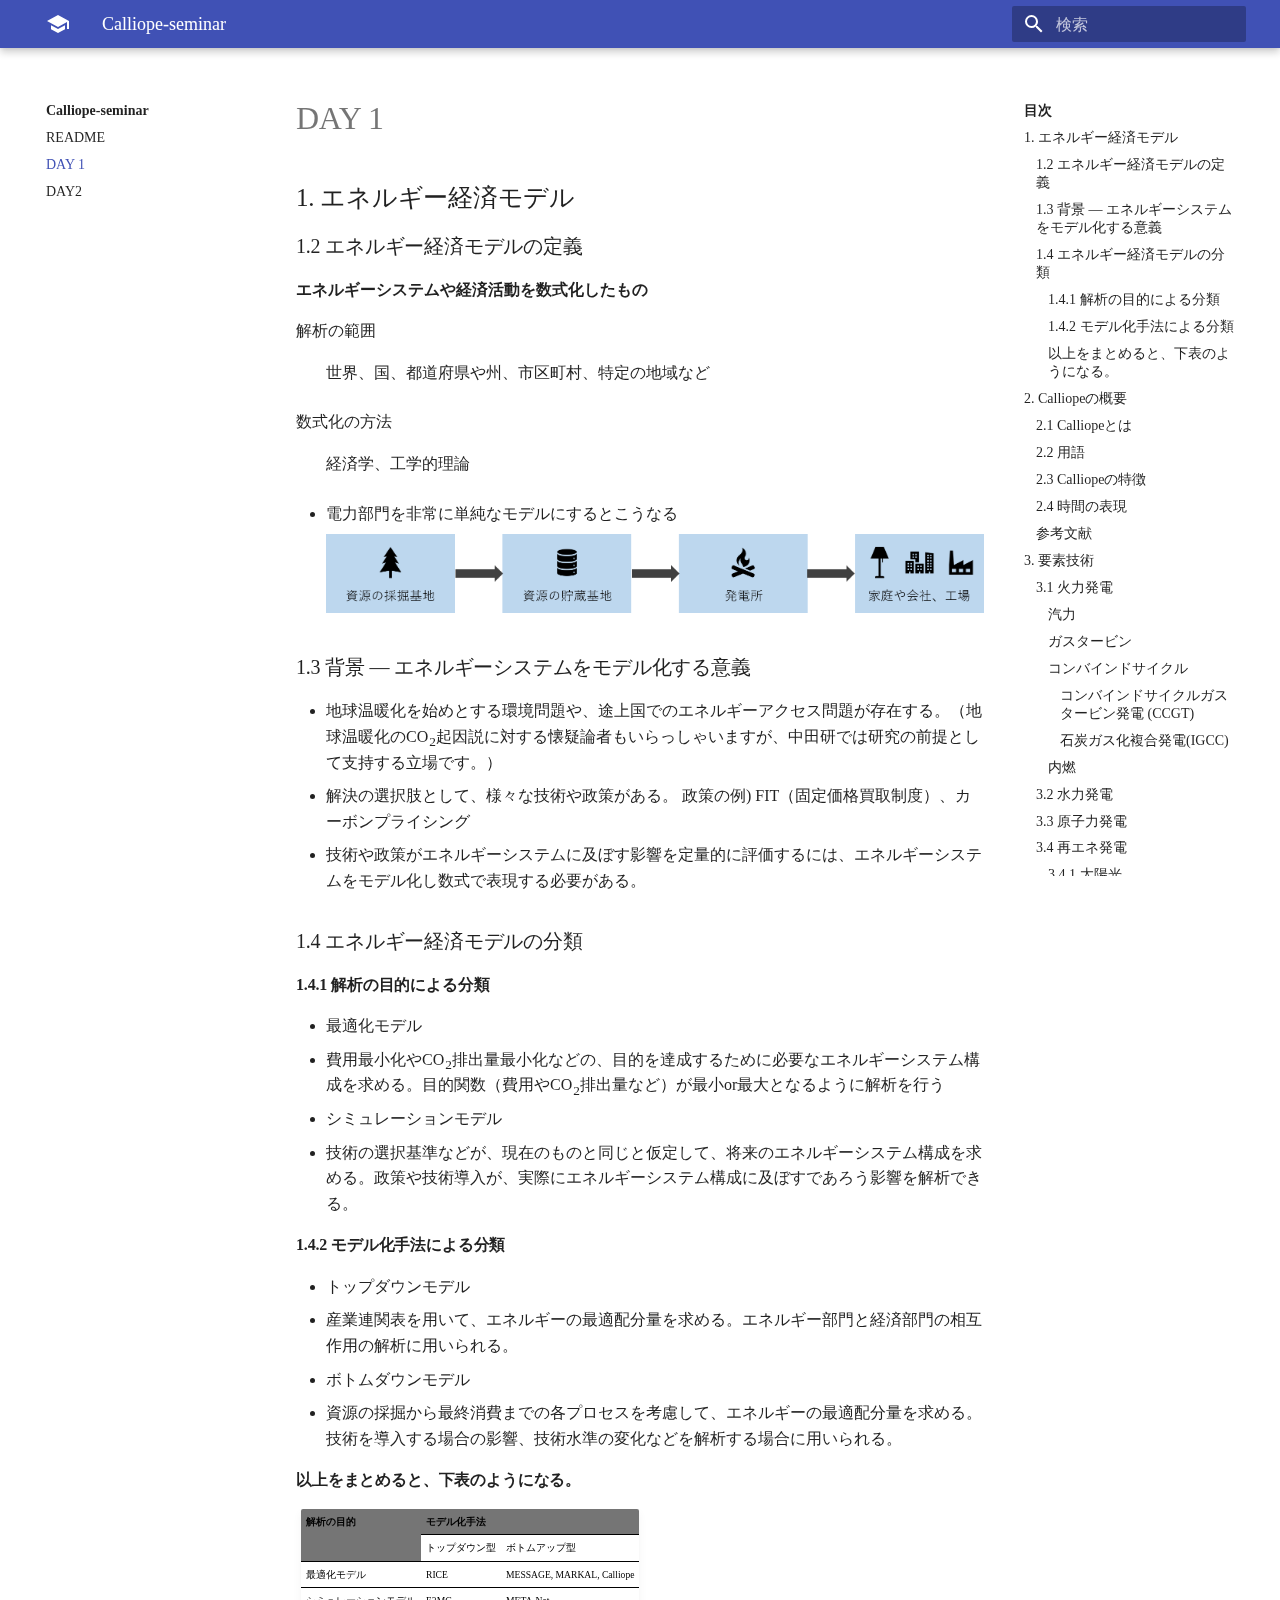
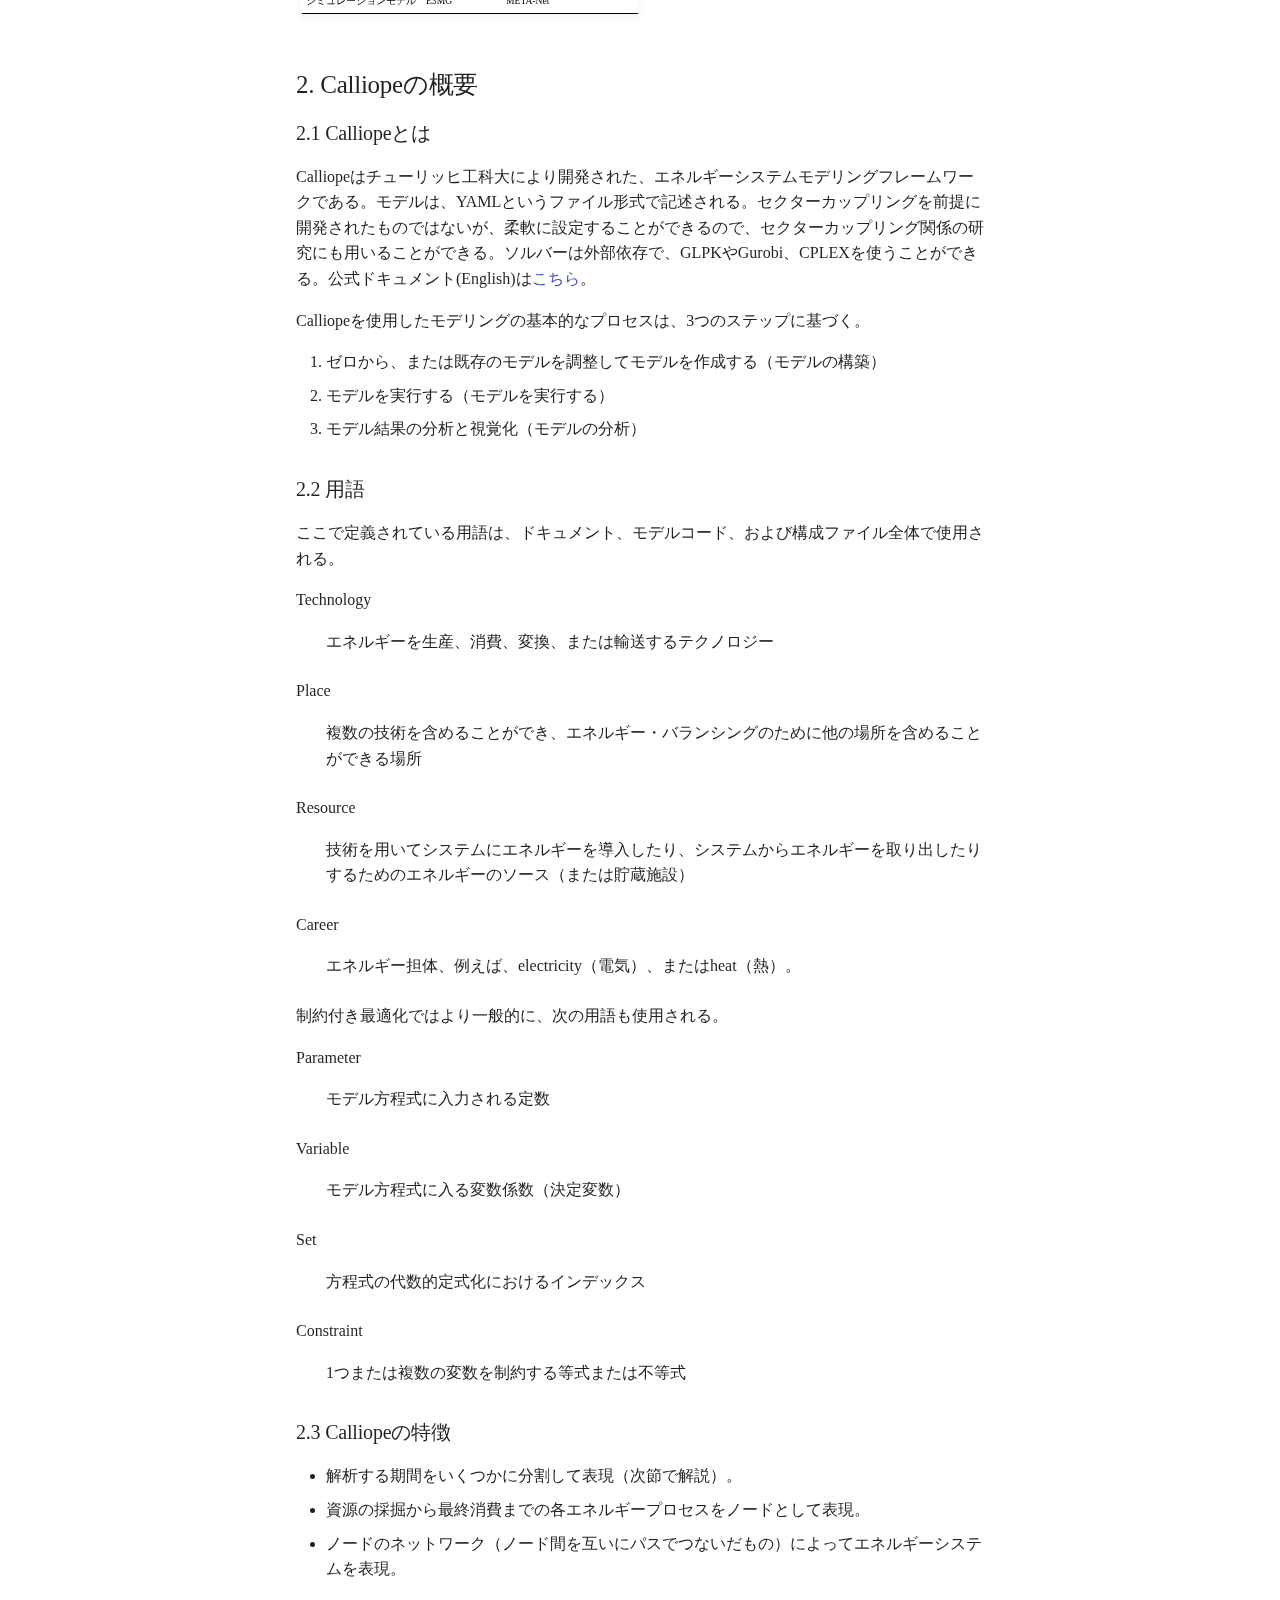
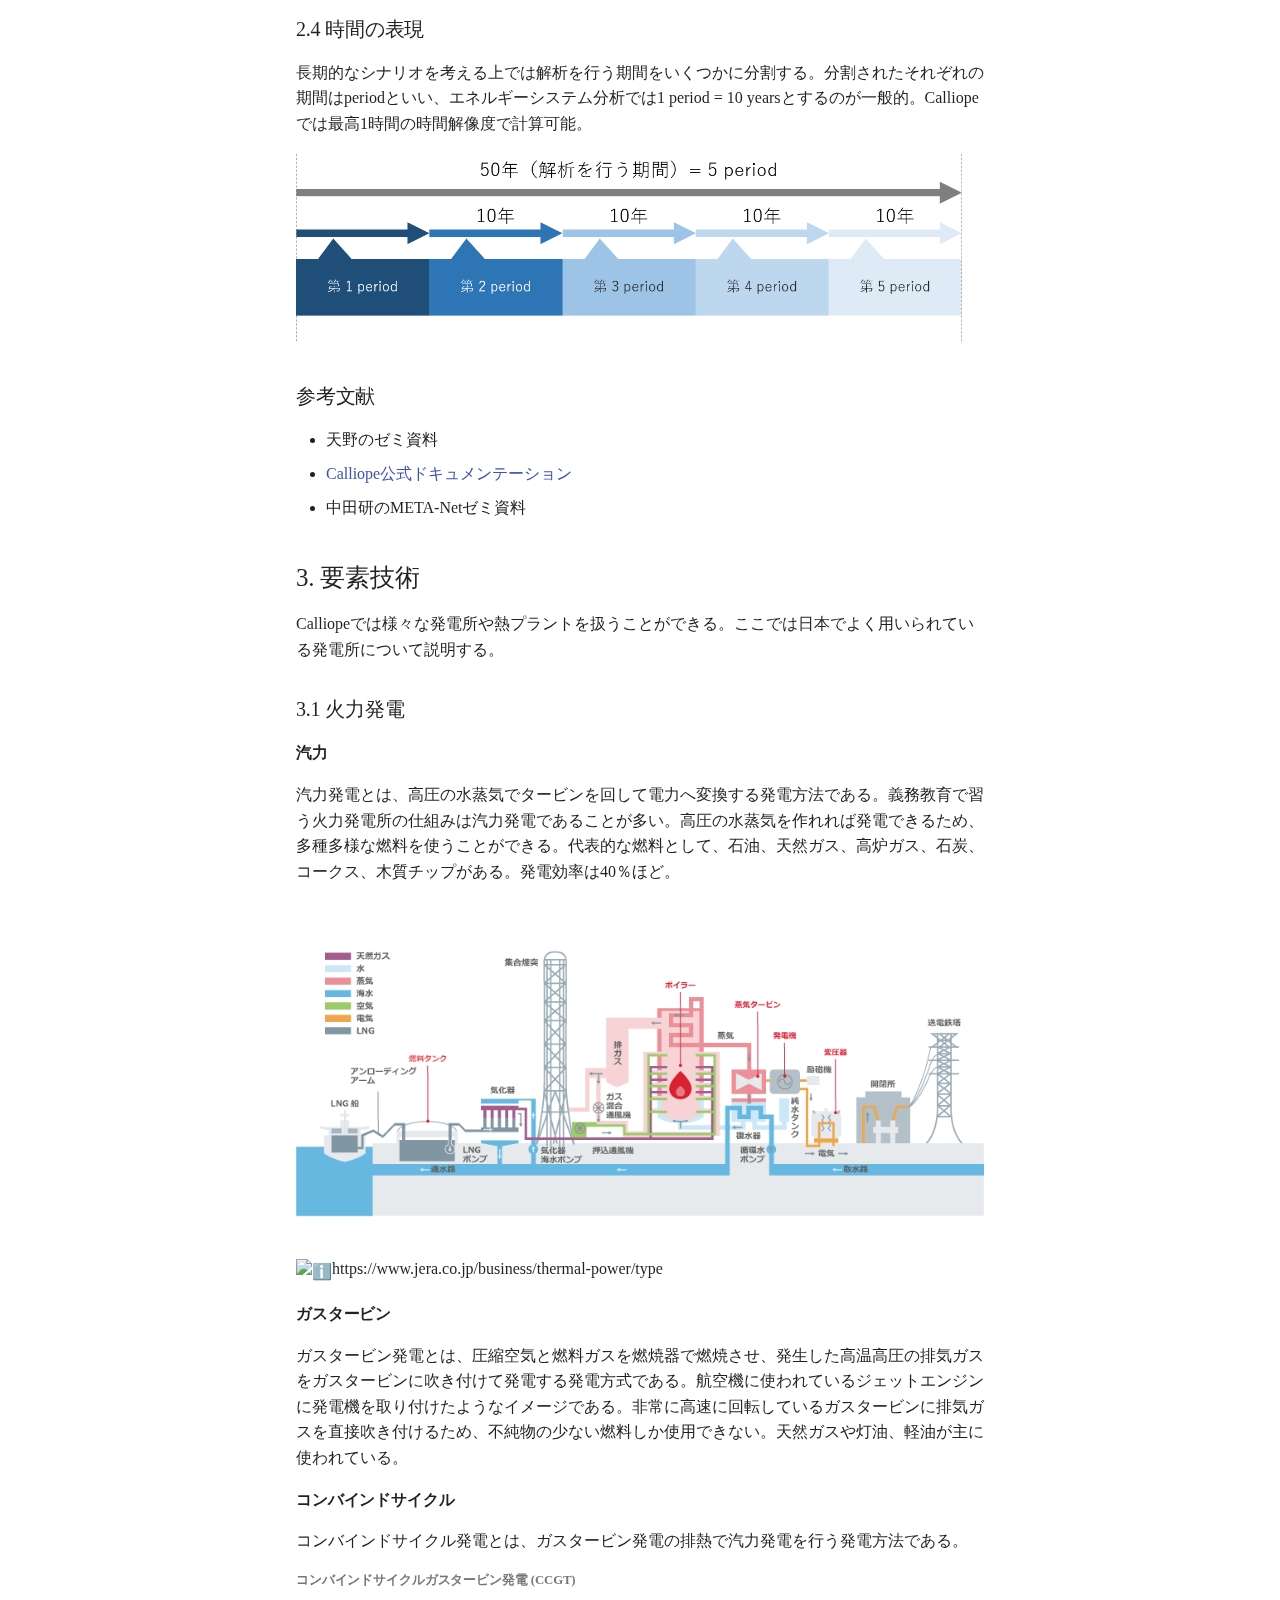
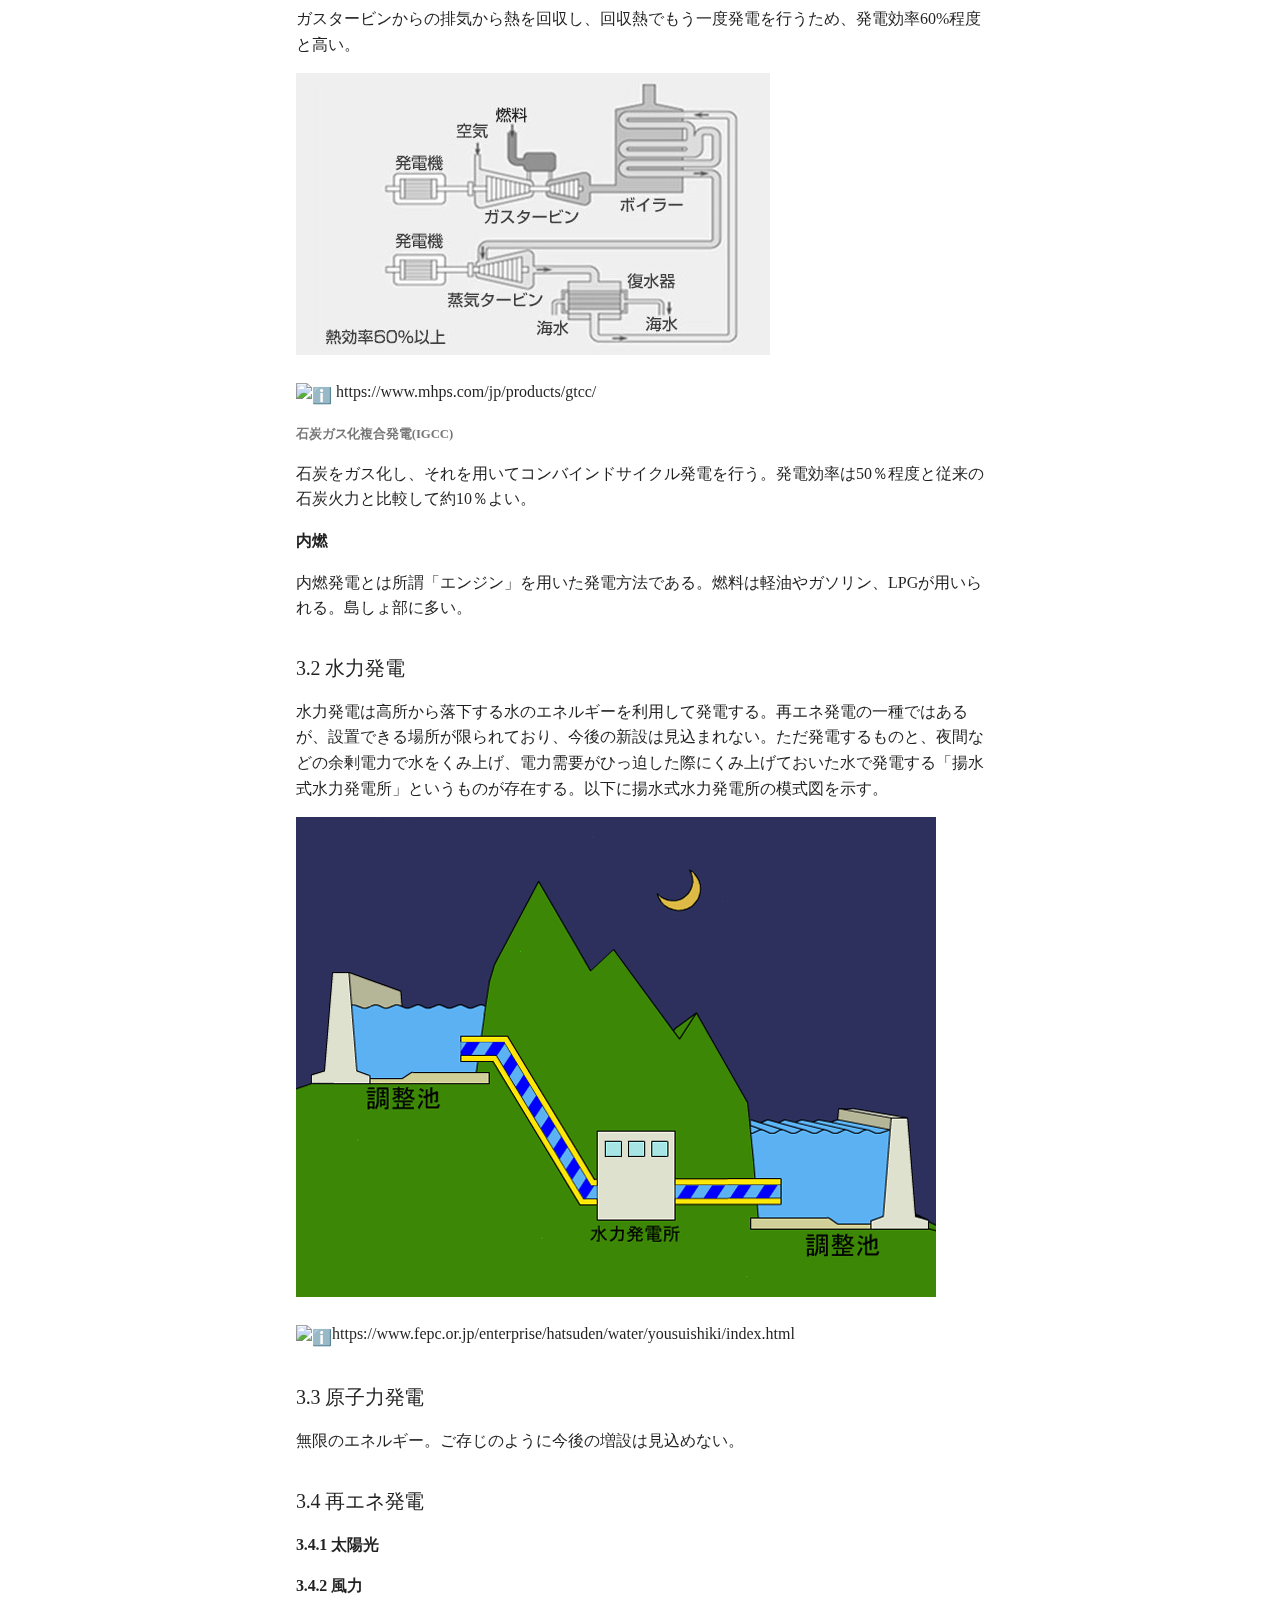
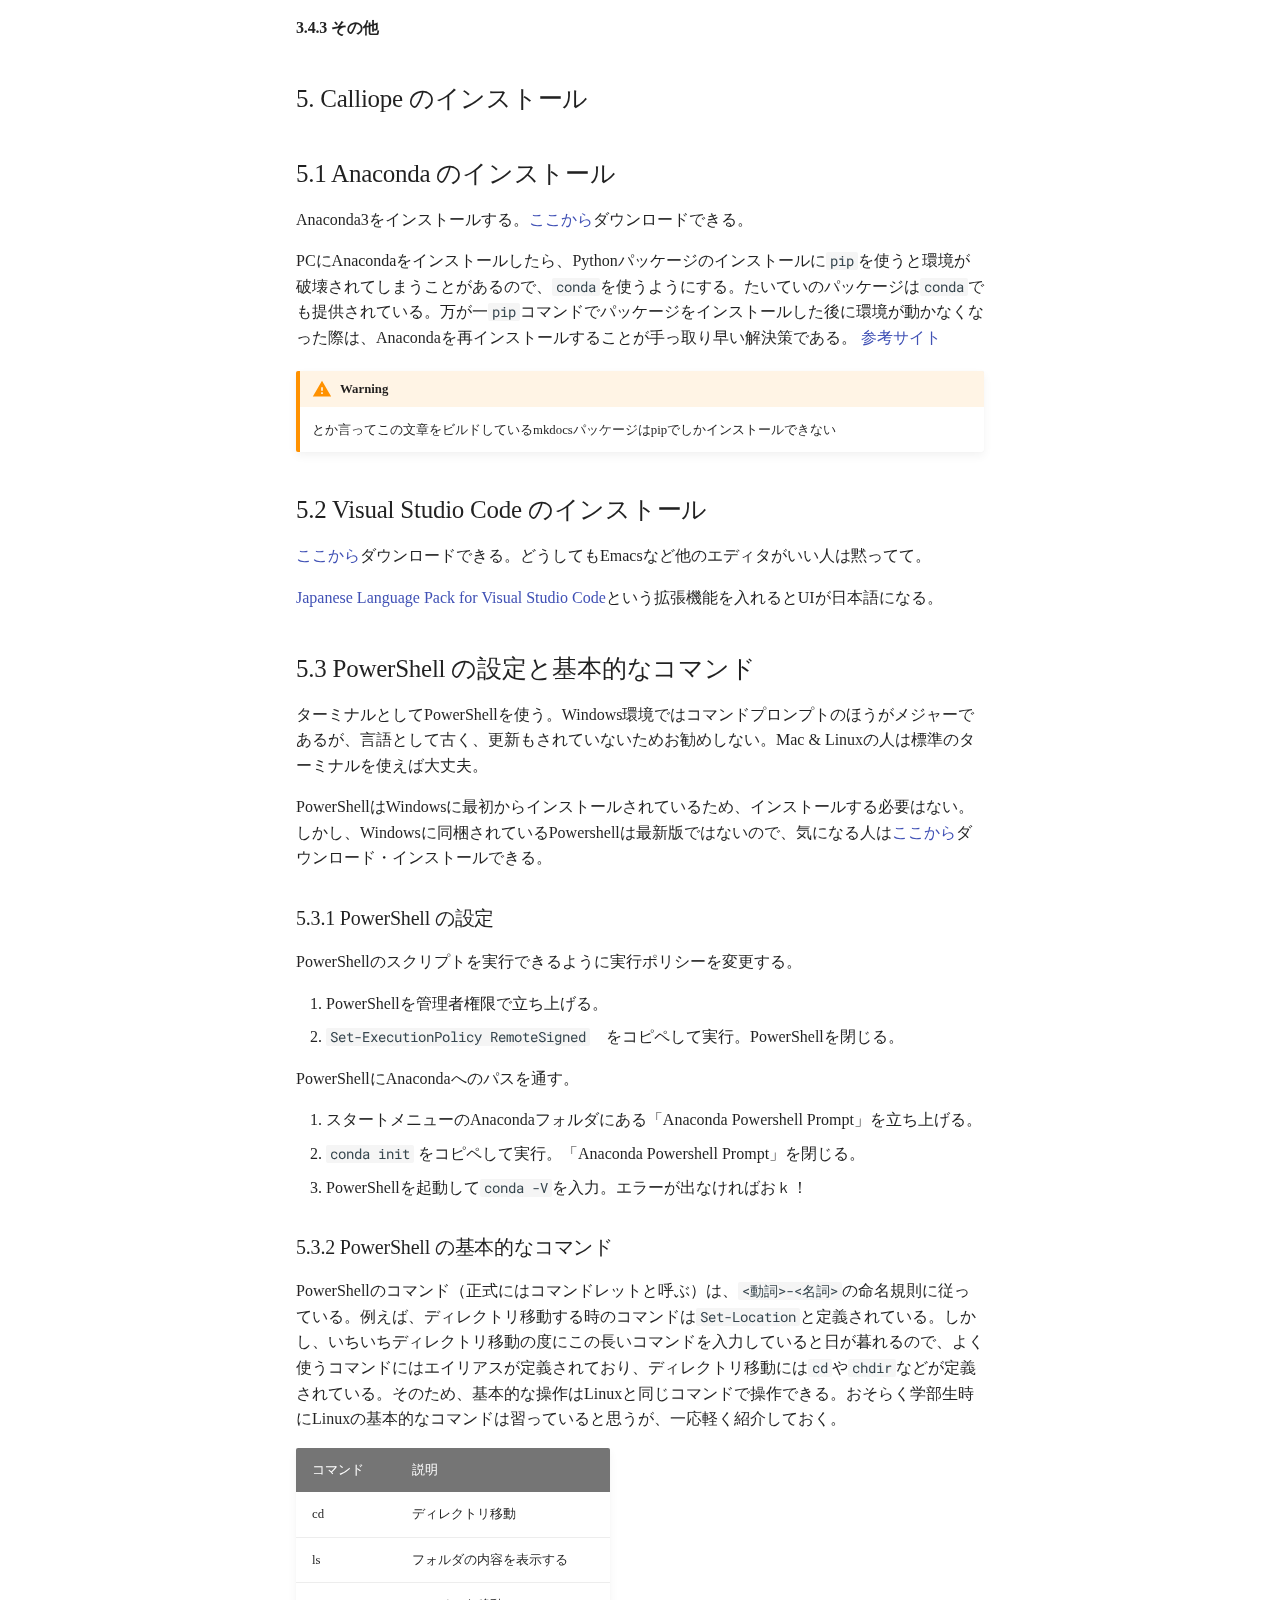
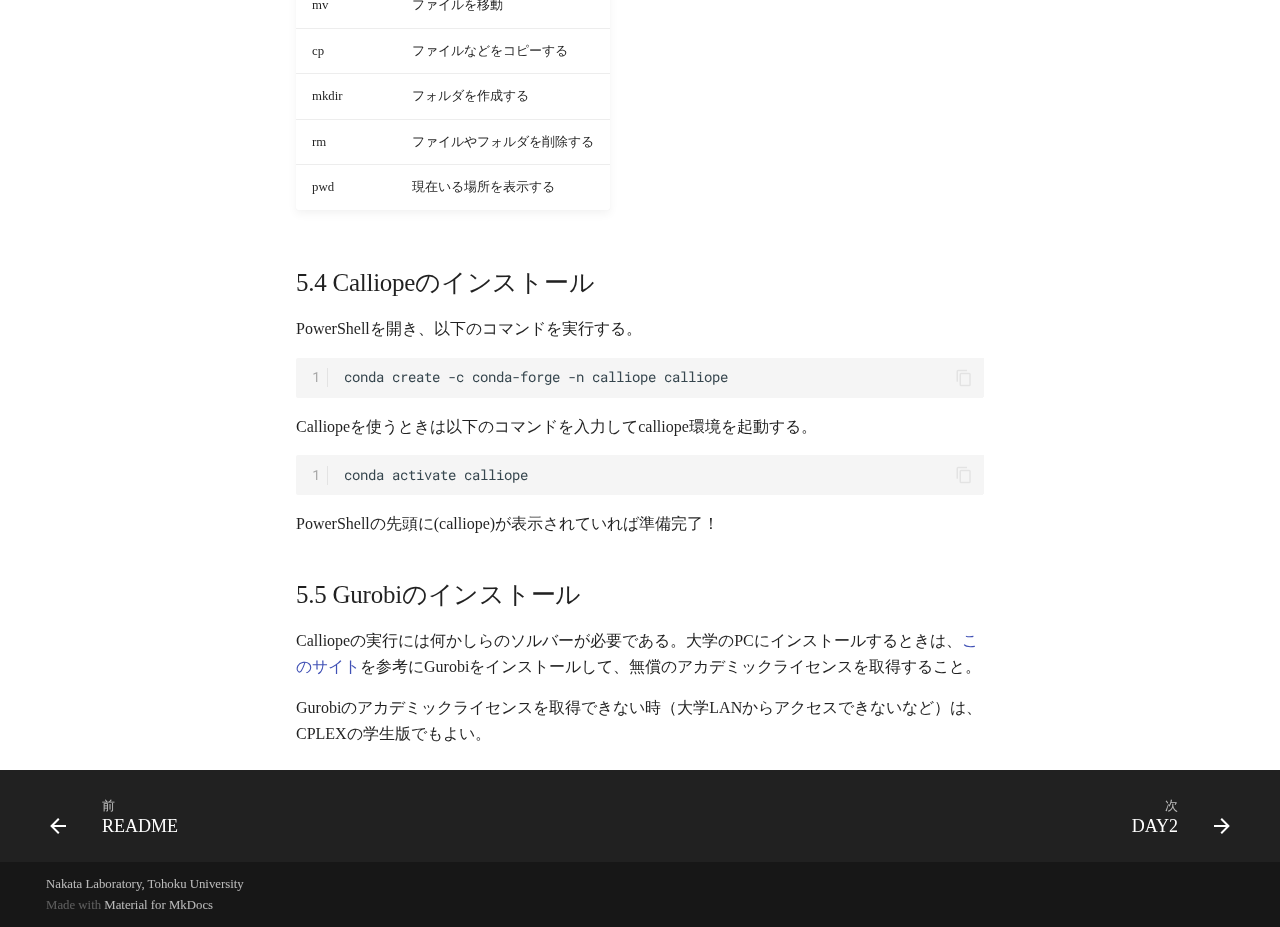
==== commit fd516bfd: "Deployed 4ced733 with MkDocs version: 1.1.2" ====
--- a/chapter_1/index.html
+++ b/chapter_1/index.html
@@ -865,7 +865,6 @@
 <dt>数式化の方法</dt>
 <dd>経済学、工学的理論</dd>
 </dl>
-
 <ul>
 <li>
 <p>電力部門を非常に単純なモデルにするとこうなる
@@ -931,63 +930,26 @@
 <h3 id="22">2.2 用語</h3>
 <p>ここで定義されている用語は、ドキュメント、モデルコード、および構成ファイル全体で使用される。</p>
 <dl>
-<dt>
-<b>技術</b>
-</dt>
-<dd>
-エネルギーを生産、消費、変換、または輸送するテクノロジー
-</dd>
-<dt>
-<b>場所</b>
-</dt>
-<dd>
-複数の技術を含めることができ、エネルギー・バランシングのために他の場所を含めることができる場所
-</dd>
-<dt>
-<b>資源</b>
-</dt>
-<dd>
-技術を用いてシステムにエネルギーを導入したり、システムからエネルギーを取り出したりするためのエネルギーのソース（または貯蔵施設）
-</dd>
-<dt>
-<b>キャリア</b>
-</dt>
-<dd>
-エネルギー担体、例えば、electricity（電気）、またはheat（熱）。
-</dd>
+<dt>Technology</dt>
+<dd>エネルギーを生産、消費、変換、または輸送するテクノロジー</dd>
+<dt>Place</dt>
+<dd>複数の技術を含めることができ、エネルギー・バランシングのために他の場所を含めることができる場所</dd>
+<dt>Resource</dt>
+<dd>技術を用いてシステムにエネルギーを導入したり、システムからエネルギーを取り出したりするためのエネルギーのソース（または貯蔵施設）</dd>
+<dt>Career</dt>
+<dd>エネルギー担体、例えば、electricity（電気）、またはheat（熱）。</dd>
 </dl>
-
 <p>制約付き最適化ではより一般的に、次の用語も使用される。</p>
 <dl>
-<dt>
-<b>パラメータ</b>  
-</dt>
-<dd>
-モデル方程式に入力される定数
-</dd>
-
-<dt>
-<b>変数</b>  
-</dt>
-<dd>
-モデル方程式に入る変数係数（決定変数）
-</dd>
-
-<dt>
-<b>セット</b>  
-</dt>
-<dd>
-方程式の代数的定式化におけるインデックス
-</dd>
-
-<dt>
-<b>制約</b>  
-</dt>
-<dd>
-1つまたは複数の変数を制約する等式または不等式
-</dd>
+<dt>Parameter</dt>
+<dd>モデル方程式に入力される定数</dd>
+<dt>Variable</dt>
+<dd>モデル方程式に入る変数係数（決定変数）</dd>
+<dt>Set</dt>
+<dd>方程式の代数的定式化におけるインデックス</dd>
+<dt>Constraint</dt>
+<dd>1つまたは複数の変数を制約する等式または不等式</dd>
 </dl>
-
 <h3 id="23-calliope">2.3 Calliopeの特徴</h3>
 <ul>
 <li>解析する期間をいくつかに分割して表現（次節で解説）。</li>
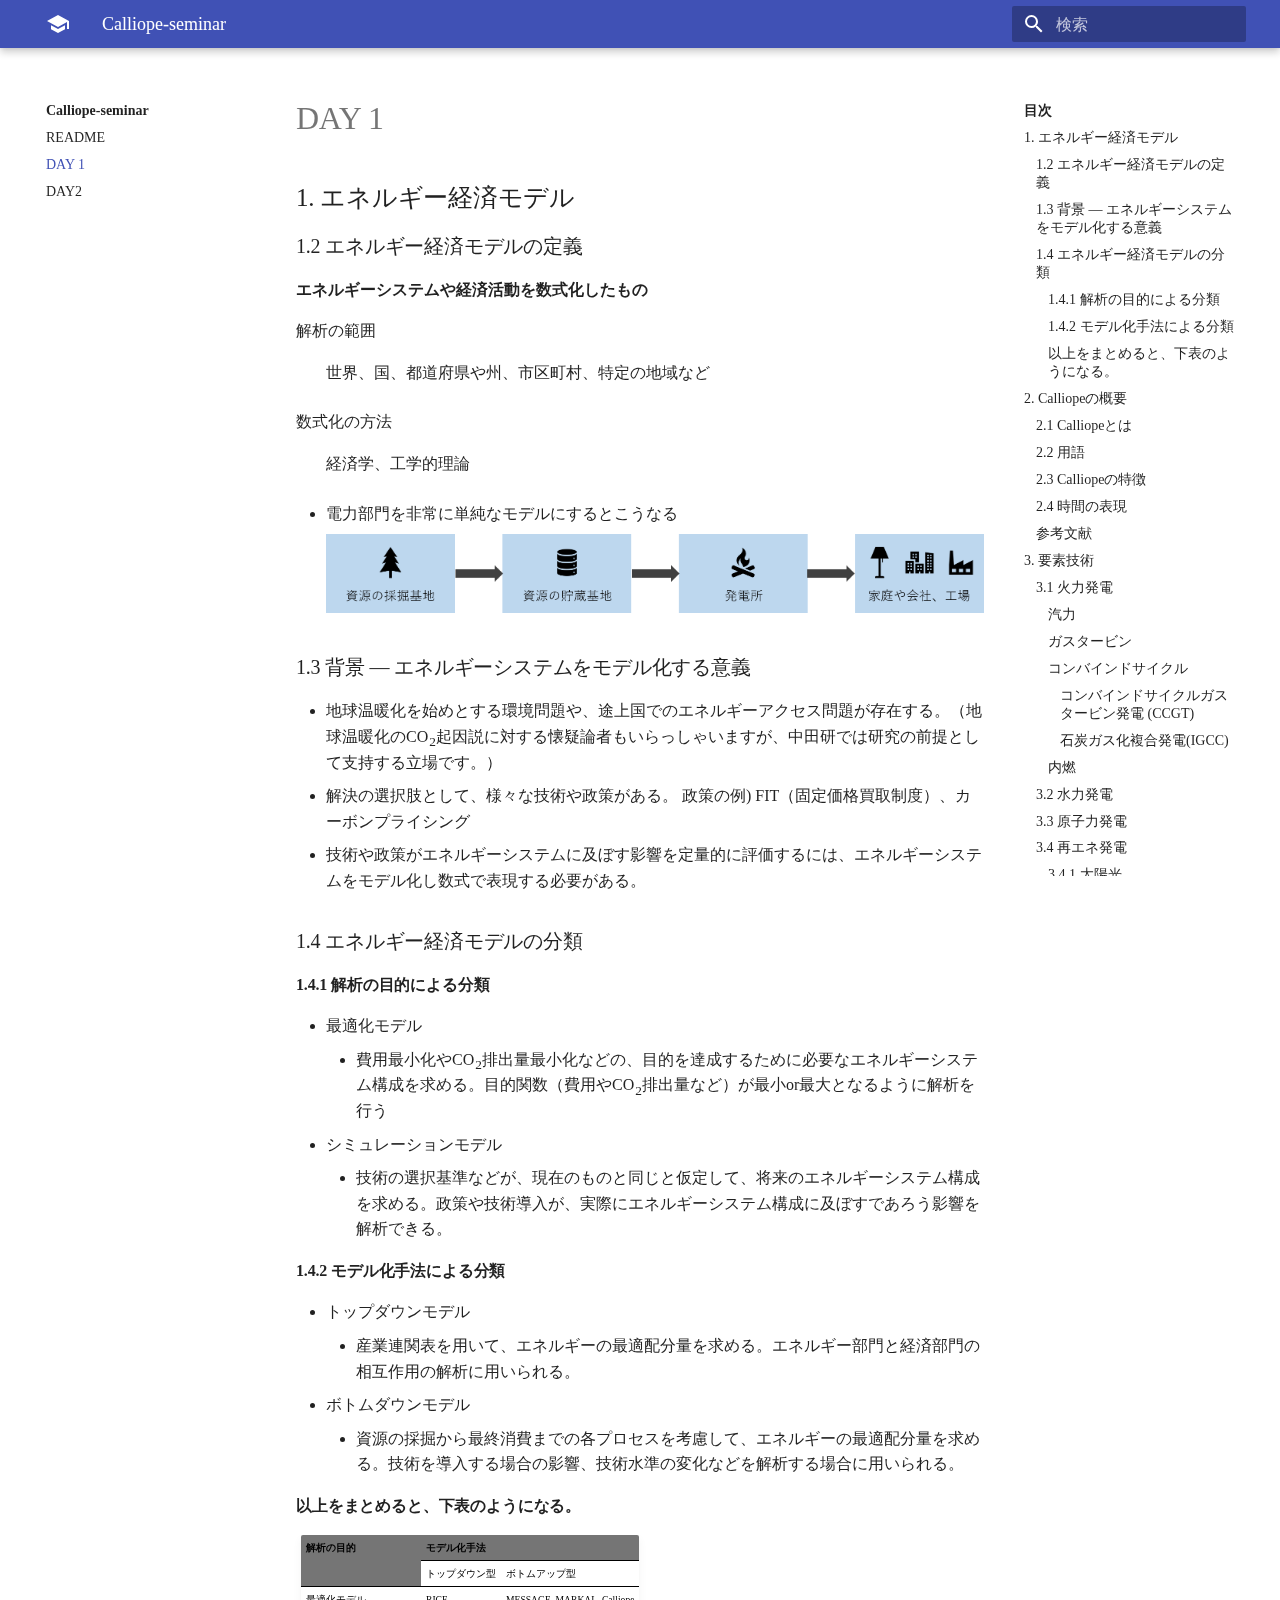
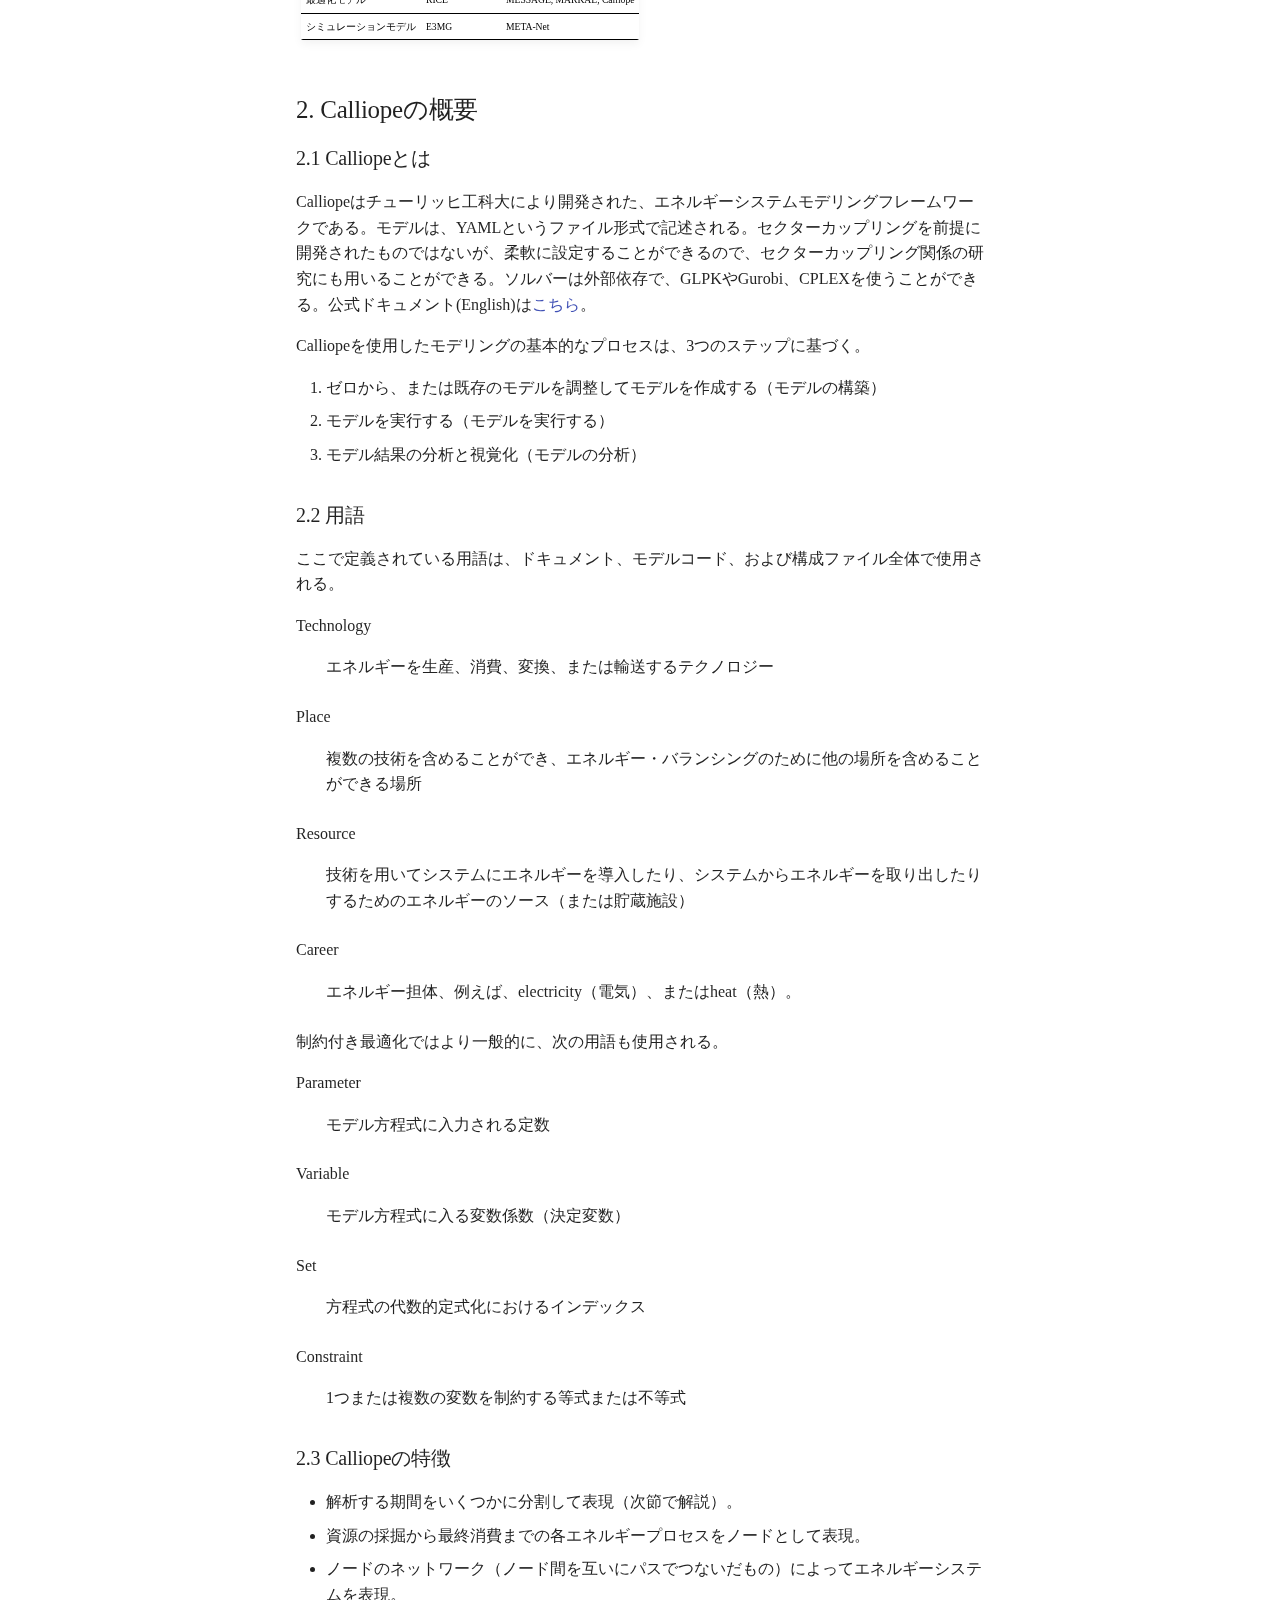
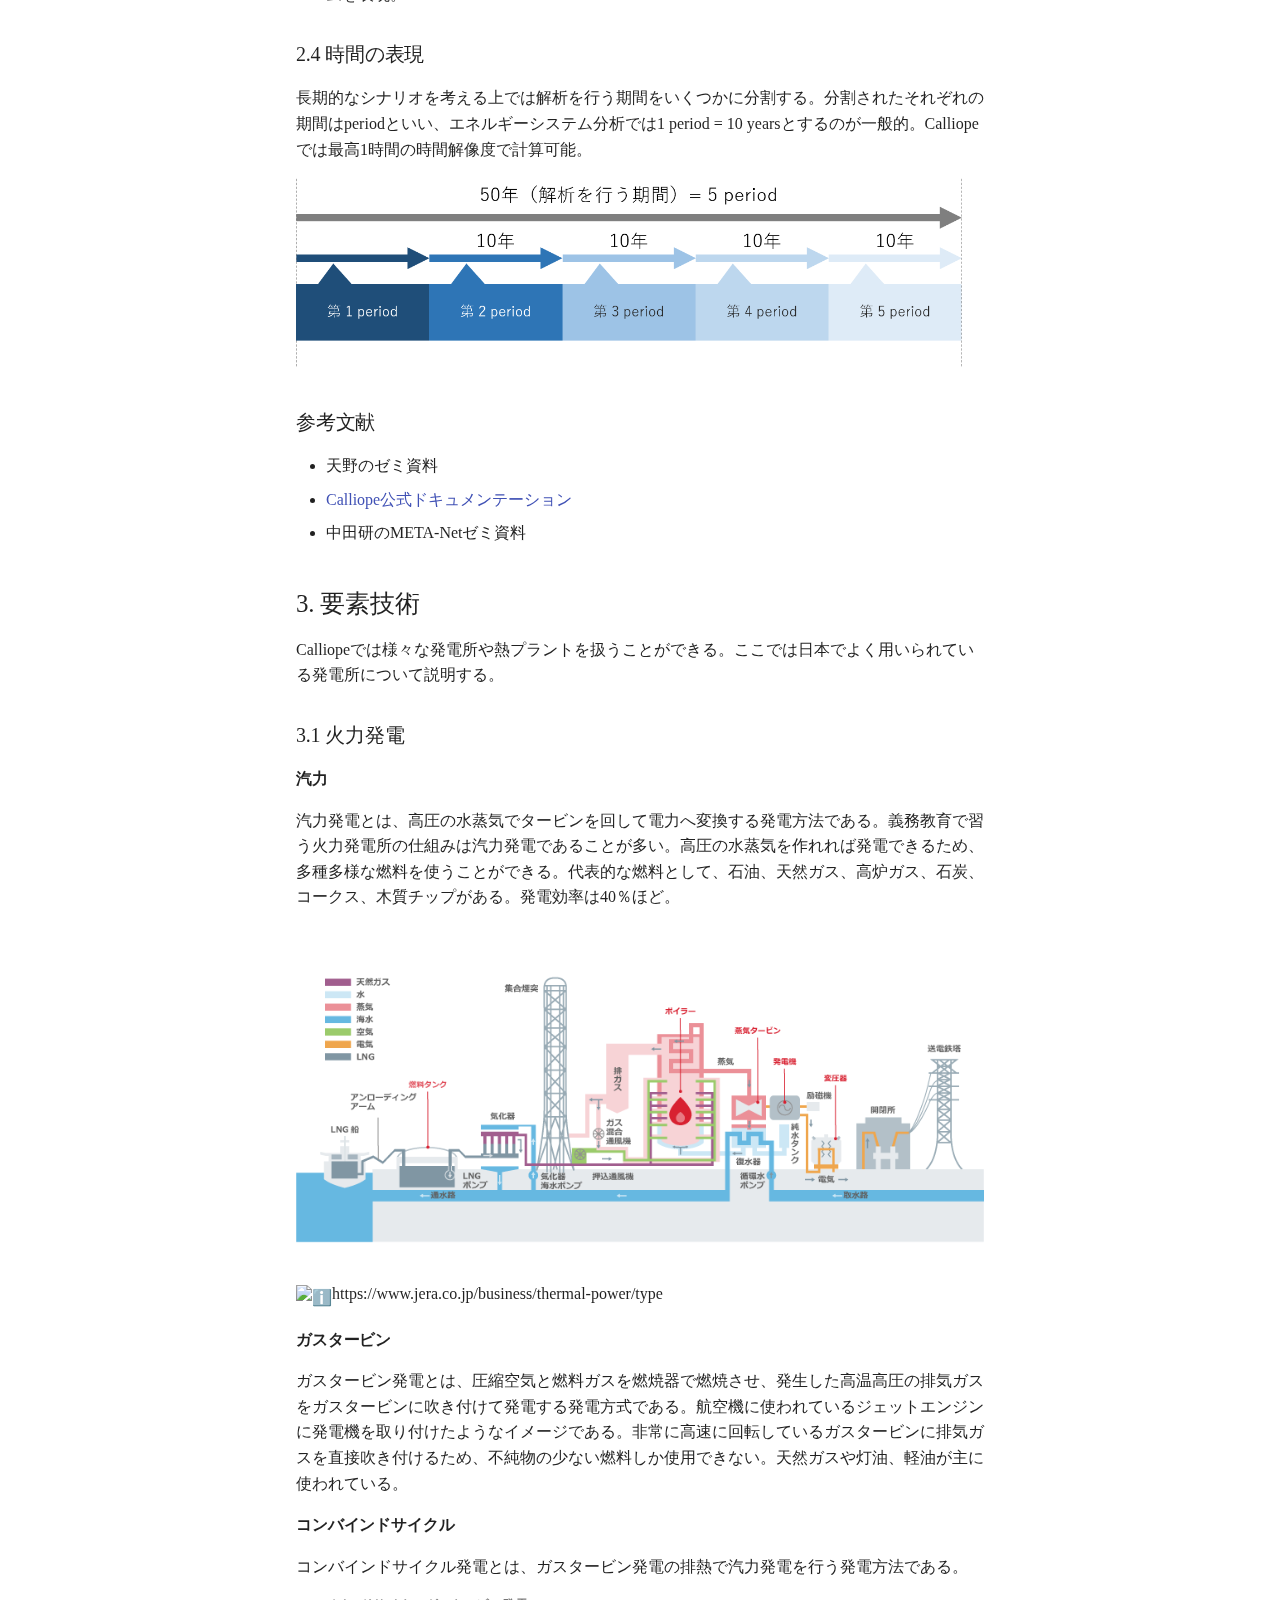
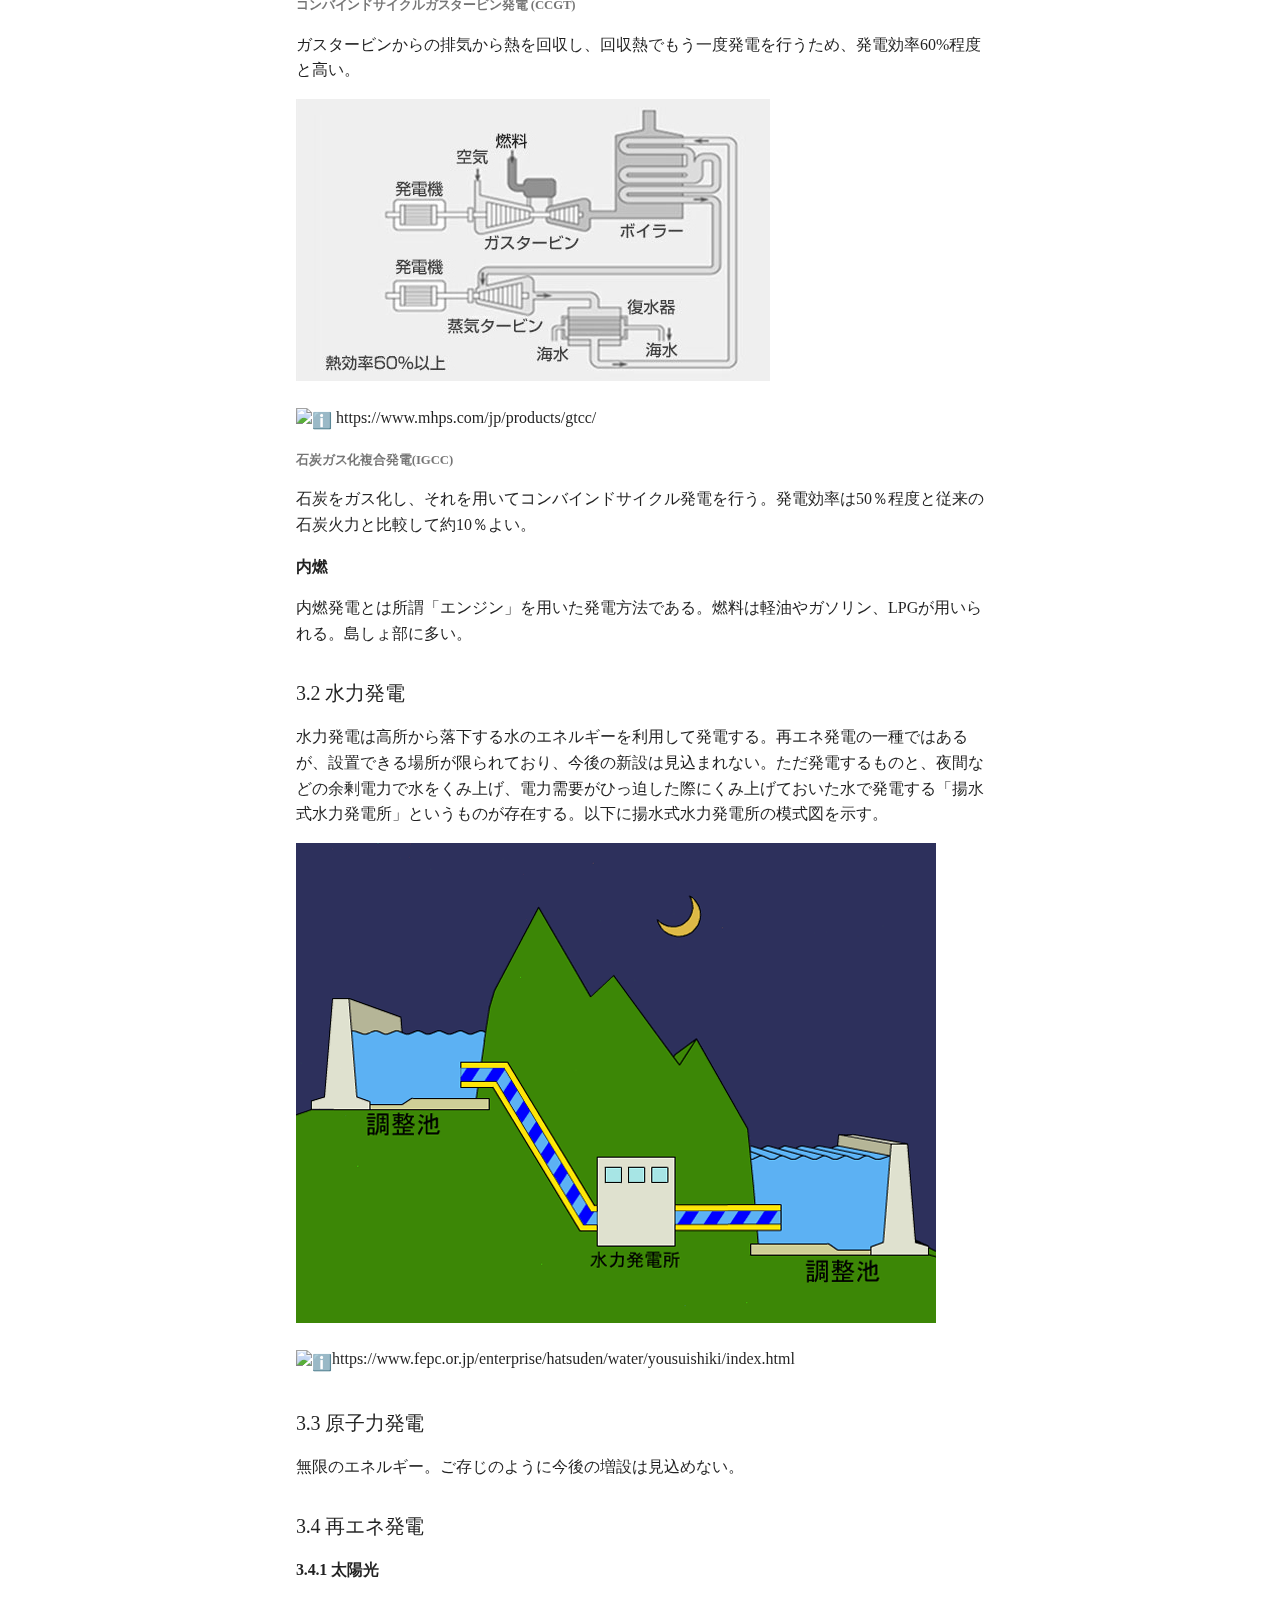
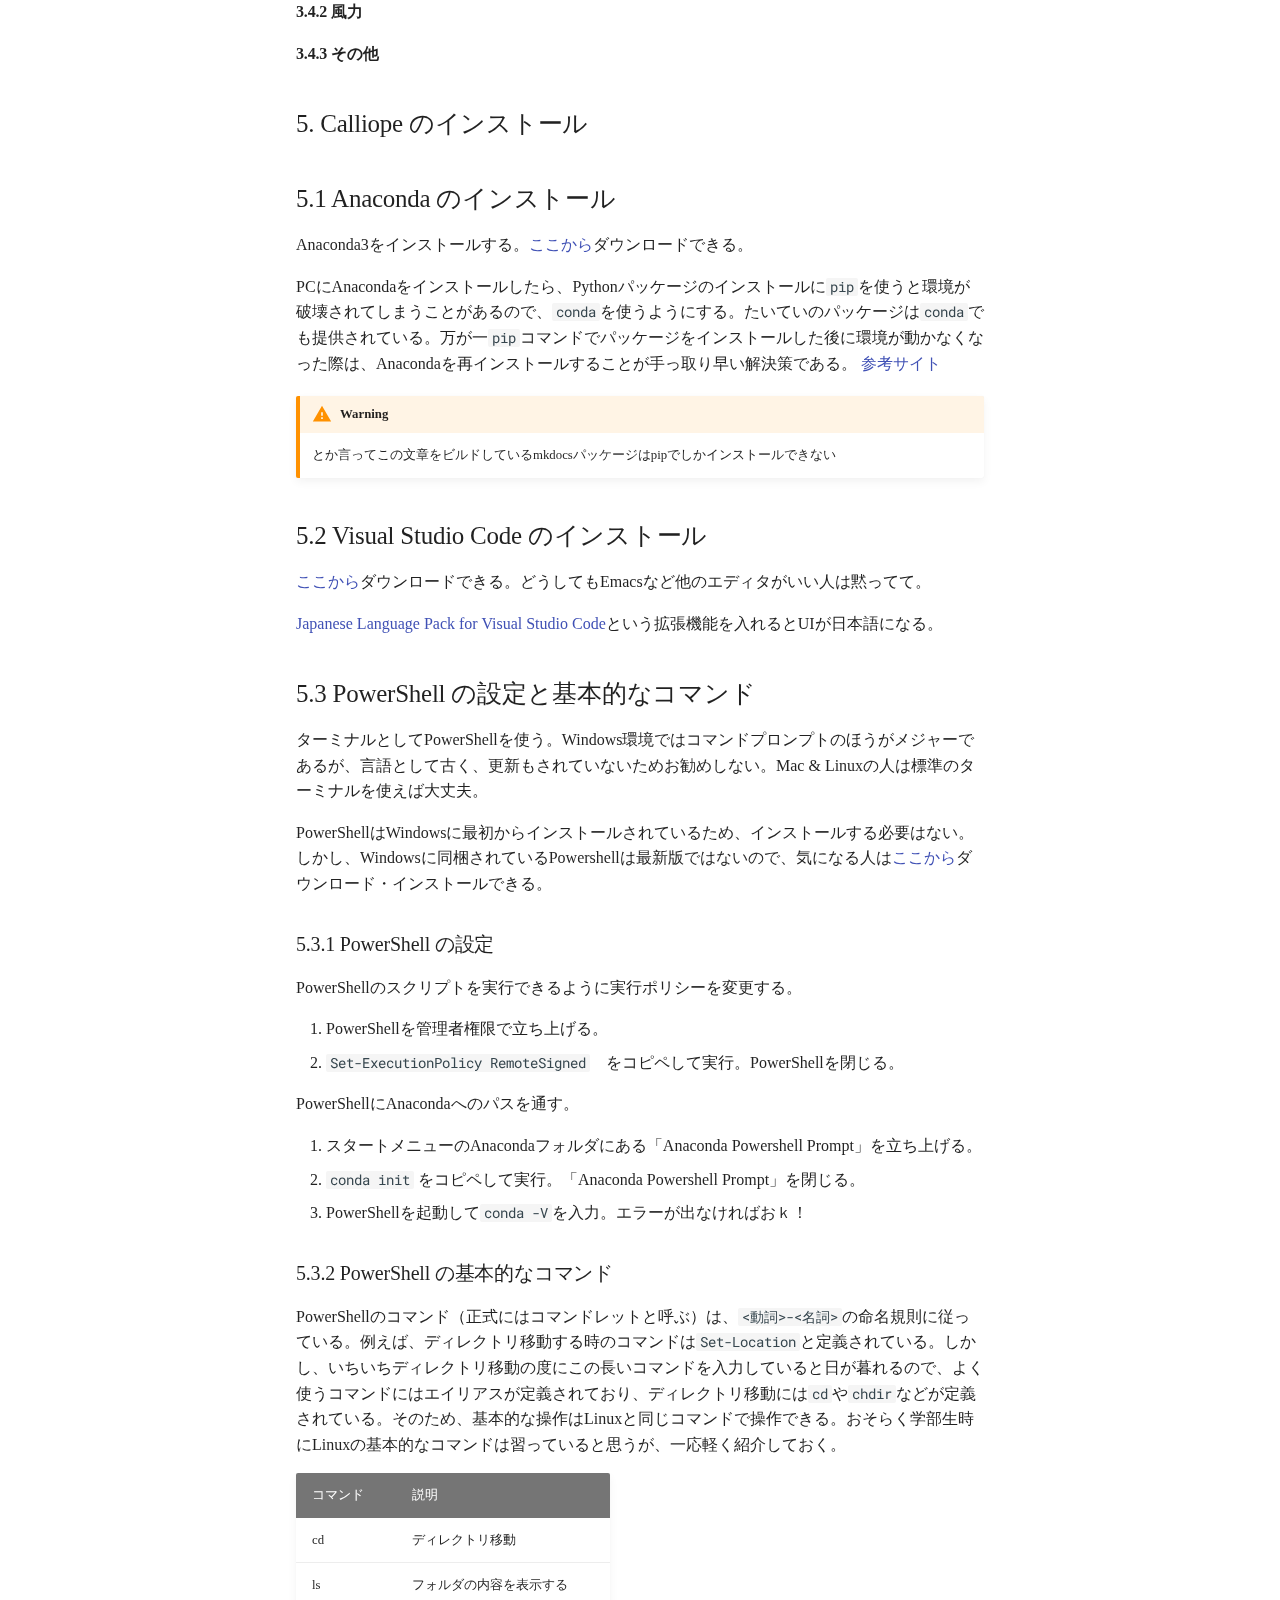
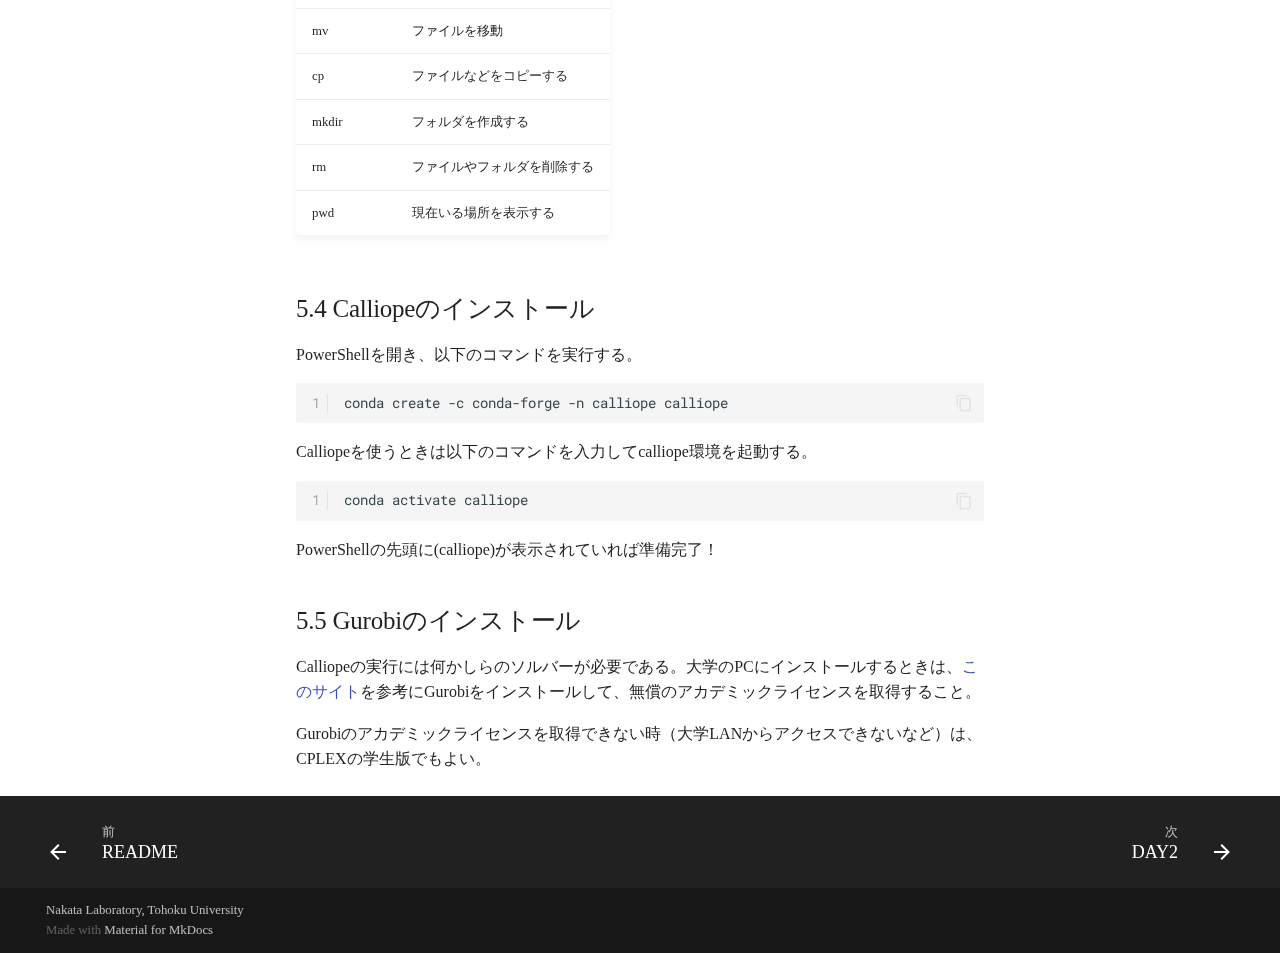
==== commit cf41e8aa: "Deployed 4ced733 with MkDocs version: 1.1.2" ====
--- a/chapter_1/index.html
+++ b/chapter_1/index.html
@@ -886,25 +886,33 @@
 <h3 id="14">1.4 エネルギー経済モデルの分類</h3>
 <h4 id="141">1.4.1 解析の目的による分類</h4>
 <ul>
-<li>最適化モデル</li>
 <li>
-<p>費用最小化やCO<sub>2</sub>排出量最小化などの、目的を達成するために必要なエネルギーシステム構成を求める。目的関数（費用やCO<sub>2</sub>排出量など）が最小or最大となるように解析を行う</p>
+<p>最適化モデル</p>
+<ul>
+<li>費用最小化やCO<sub>2</sub>排出量最小化などの、目的を達成するために必要なエネルギーシステム構成を求める。目的関数（費用やCO<sub>2</sub>排出量など）が最小or最大となるように解析を行う</li>
+</ul>
 </li>
 <li>
 <p>シミュレーションモデル</p>
-</li>
+<ul>
 <li>技術の選択基準などが、現在のものと同じと仮定して、将来のエネルギーシステム構成を求める。政策や技術導入が、実際にエネルギーシステム構成に及ぼすであろう影響を解析できる。</li>
+</ul>
+</li>
 </ul>
 <h4 id="142">1.4.2 モデル化手法による分類</h4>
 <ul>
-<li>トップダウンモデル</li>
 <li>
-<p>産業連関表を用いて、エネルギーの最適配分量を求める。エネルギー部門と経済部門の相互作用の解析に用いられる。</p>
+<p>トップダウンモデル</p>
+<ul>
+<li>産業連関表を用いて、エネルギーの最適配分量を求める。エネルギー部門と経済部門の相互作用の解析に用いられる。</li>
+</ul>
 </li>
 <li>
 <p>ボトムダウンモデル</p>
-</li>
+<ul>
 <li>資源の採掘から最終消費までの各プロセスを考慮して、エネルギーの最適配分量を求める。技術を導入する場合の影響、技術水準の変化などを解析する場合に用いられる。</li>
+</ul>
+</li>
 </ul>
 <h4 id="_1">以上をまとめると、下表のようになる。</h4>
 <!-- ここで作った https://mamewaza.com/tools/table-generator.html 装飾はいい感じにしてくれ-->
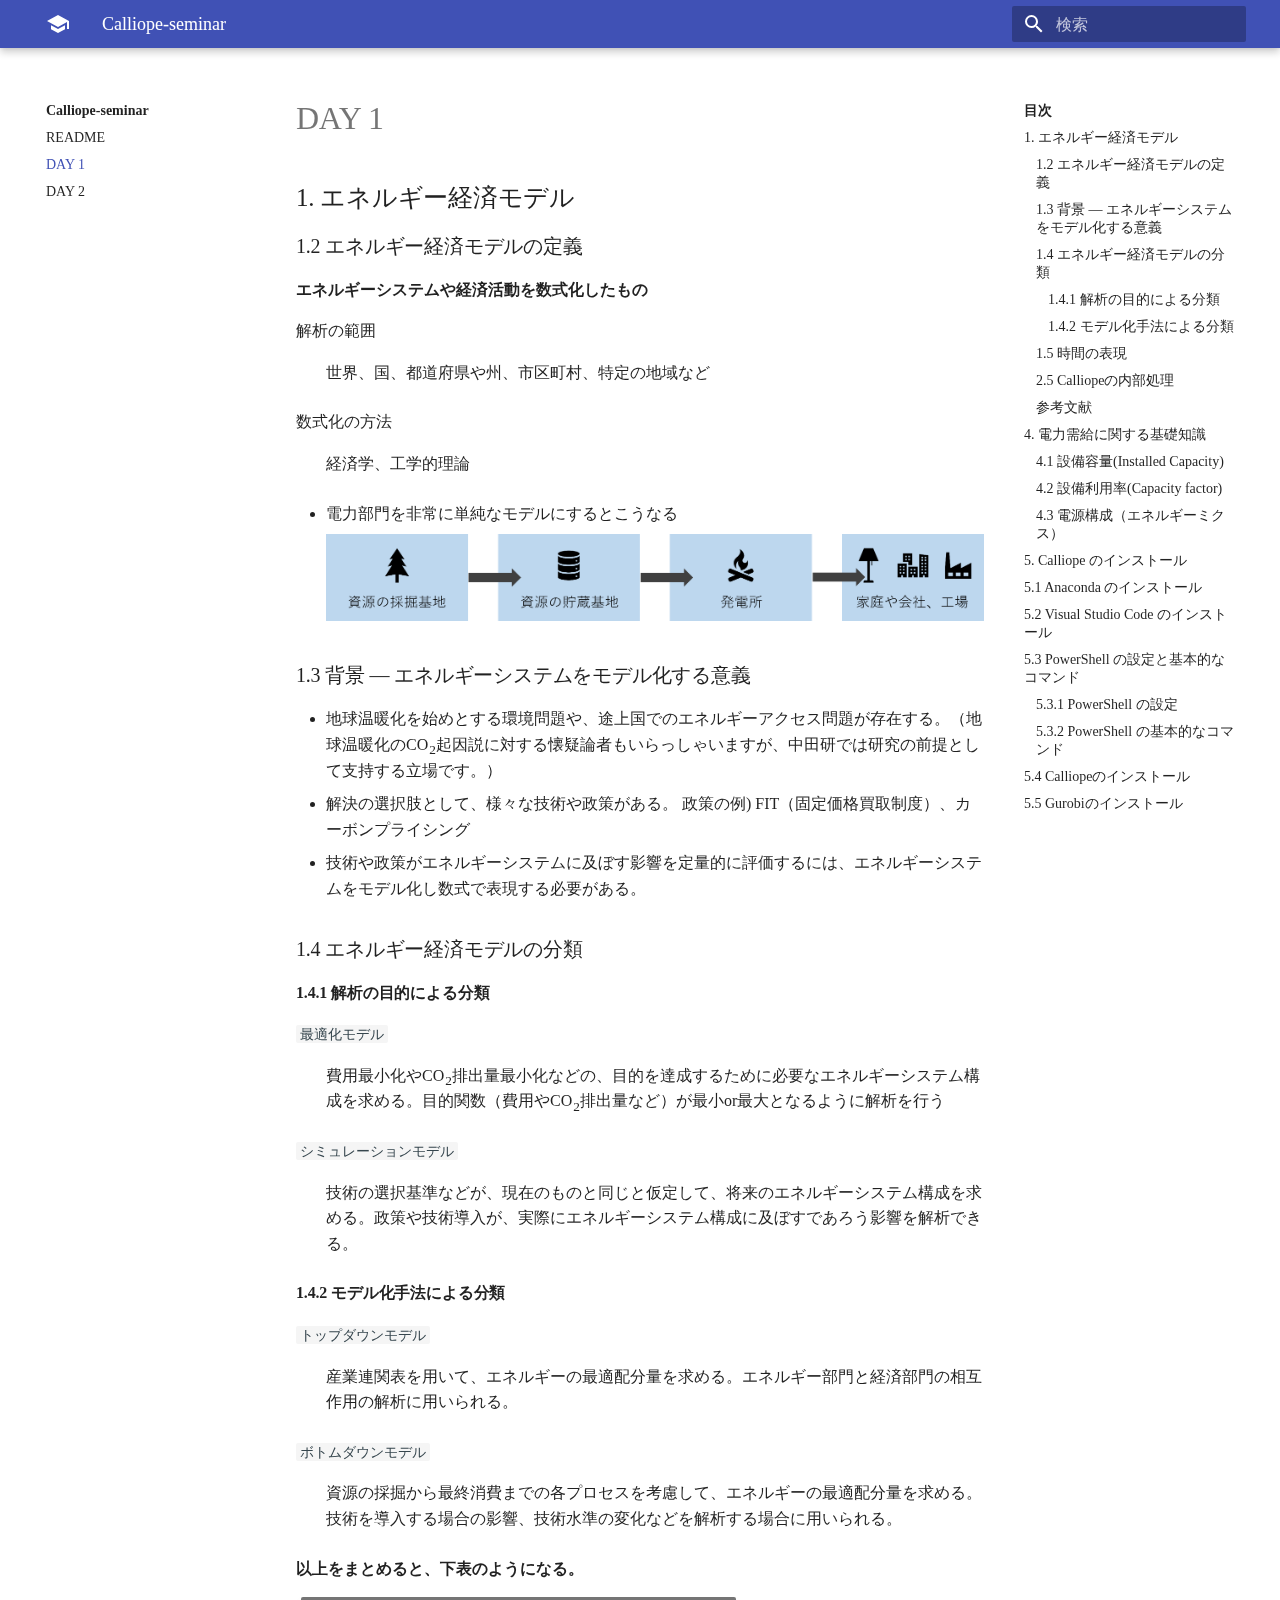
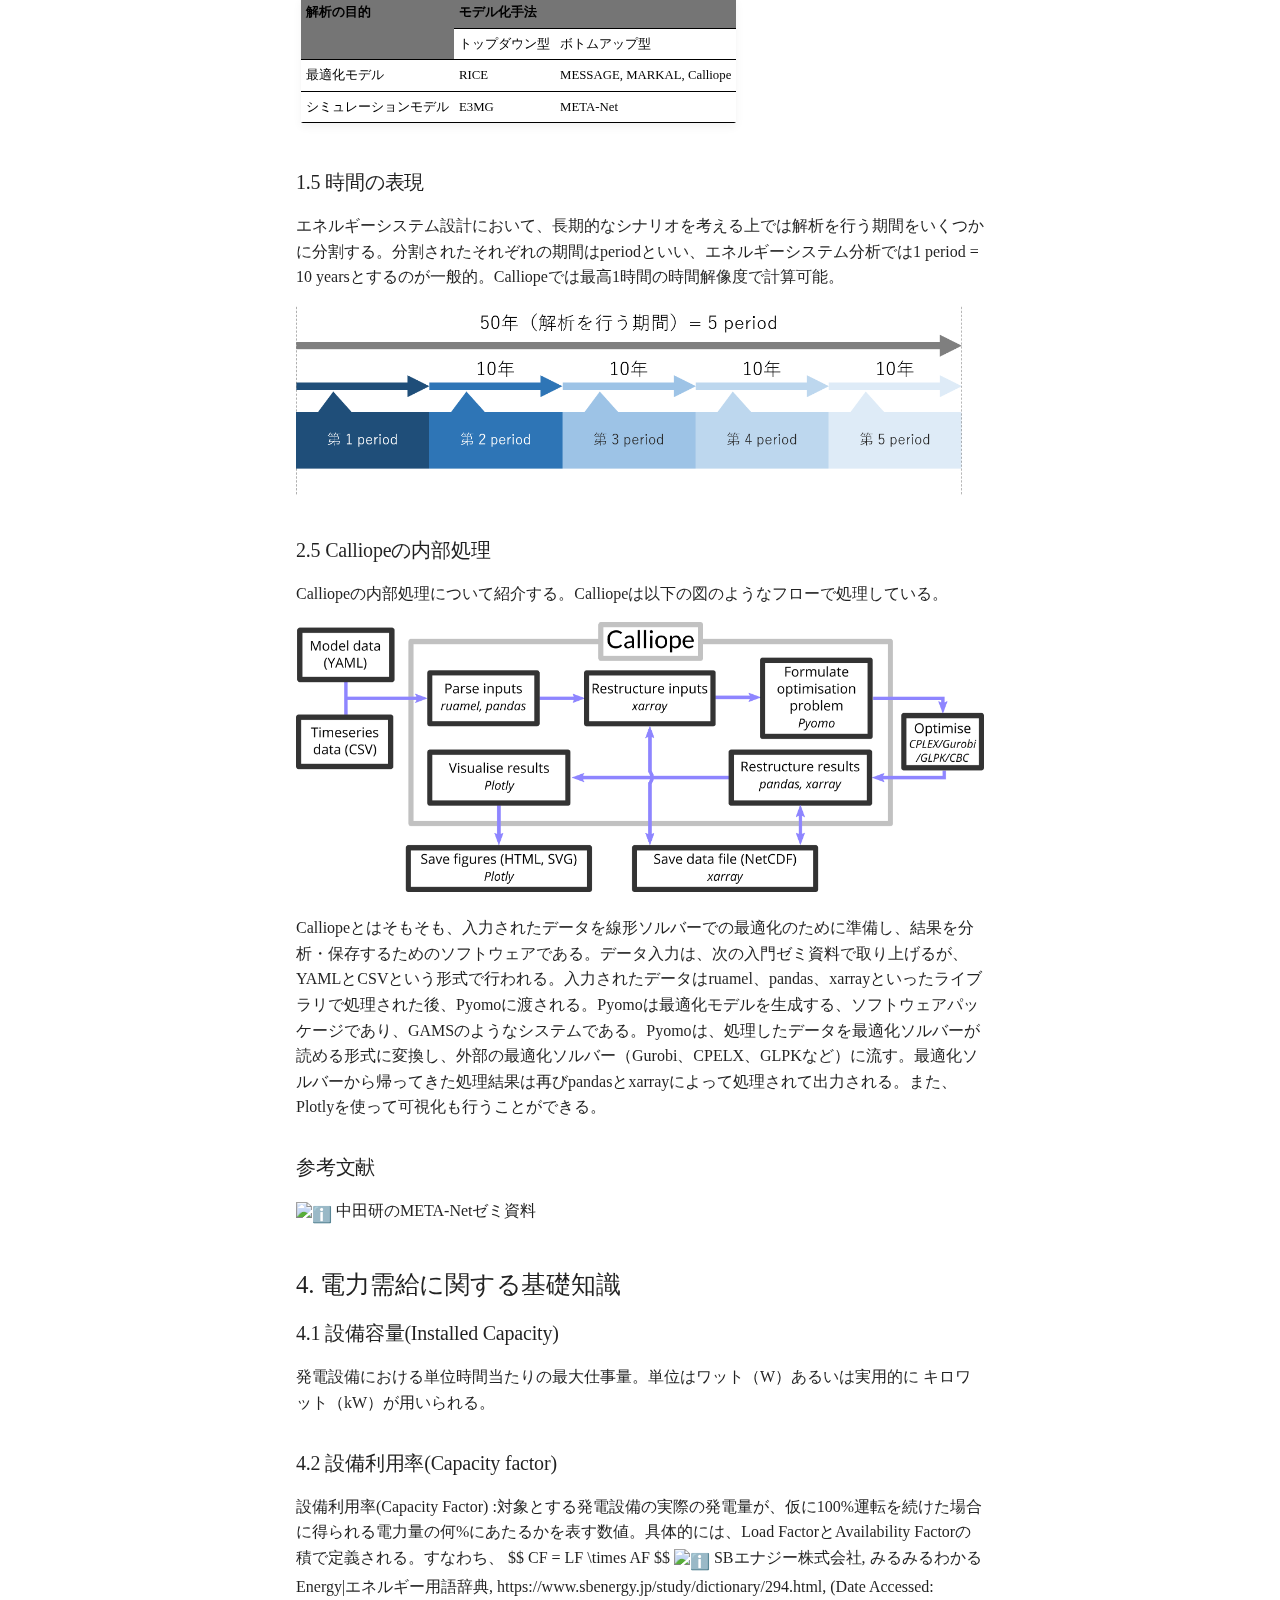
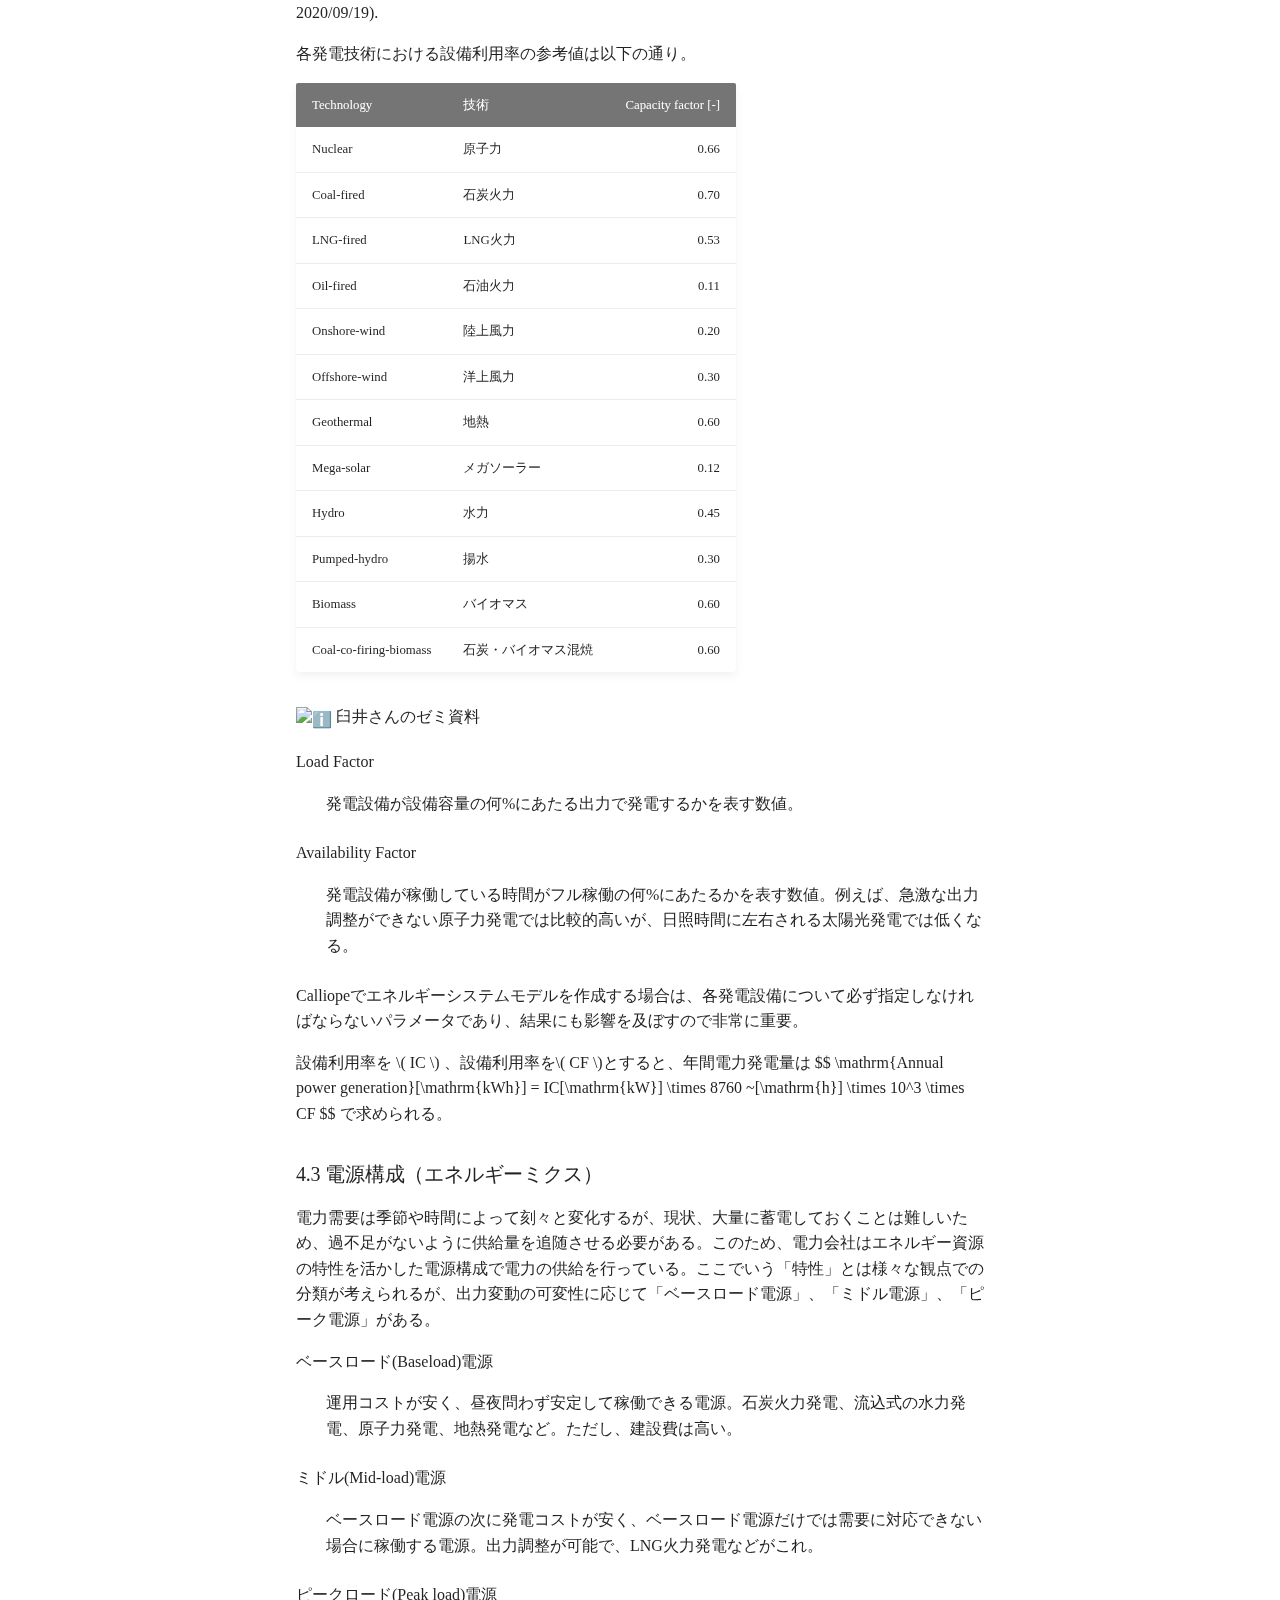
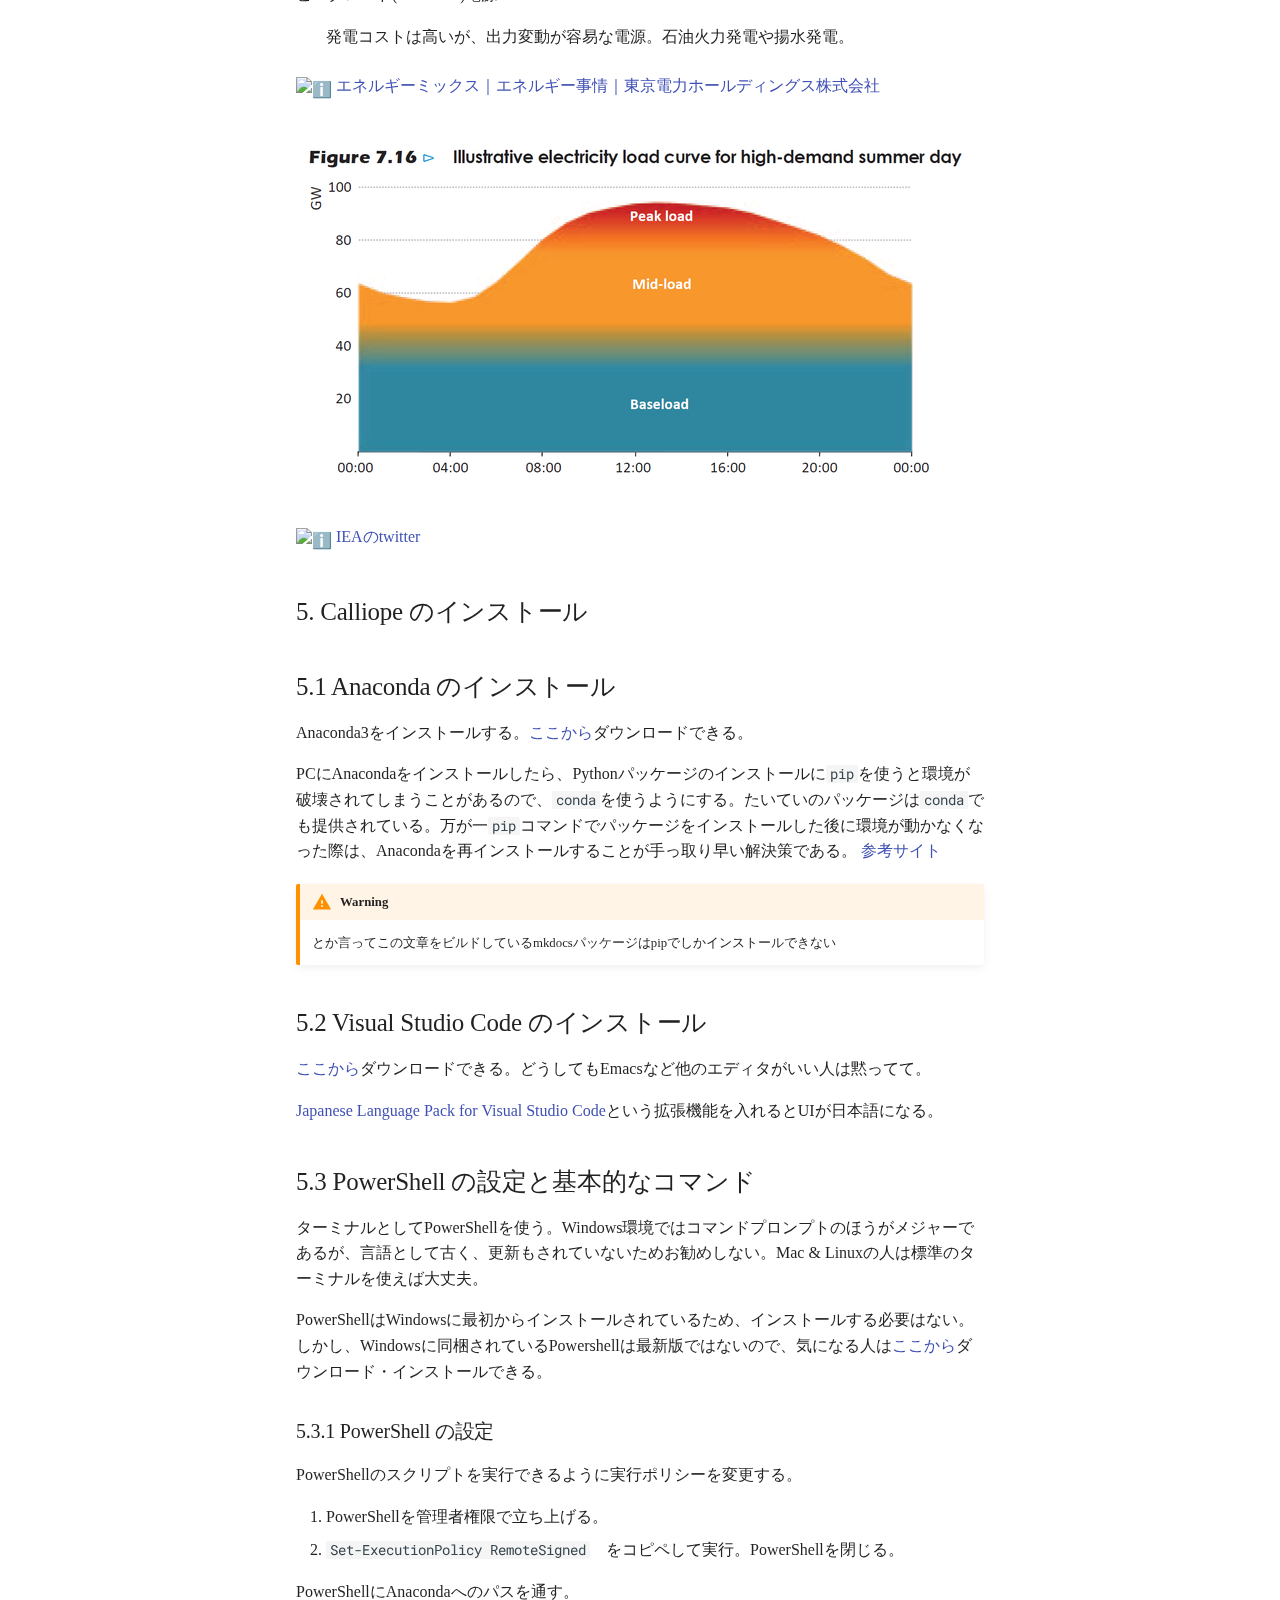
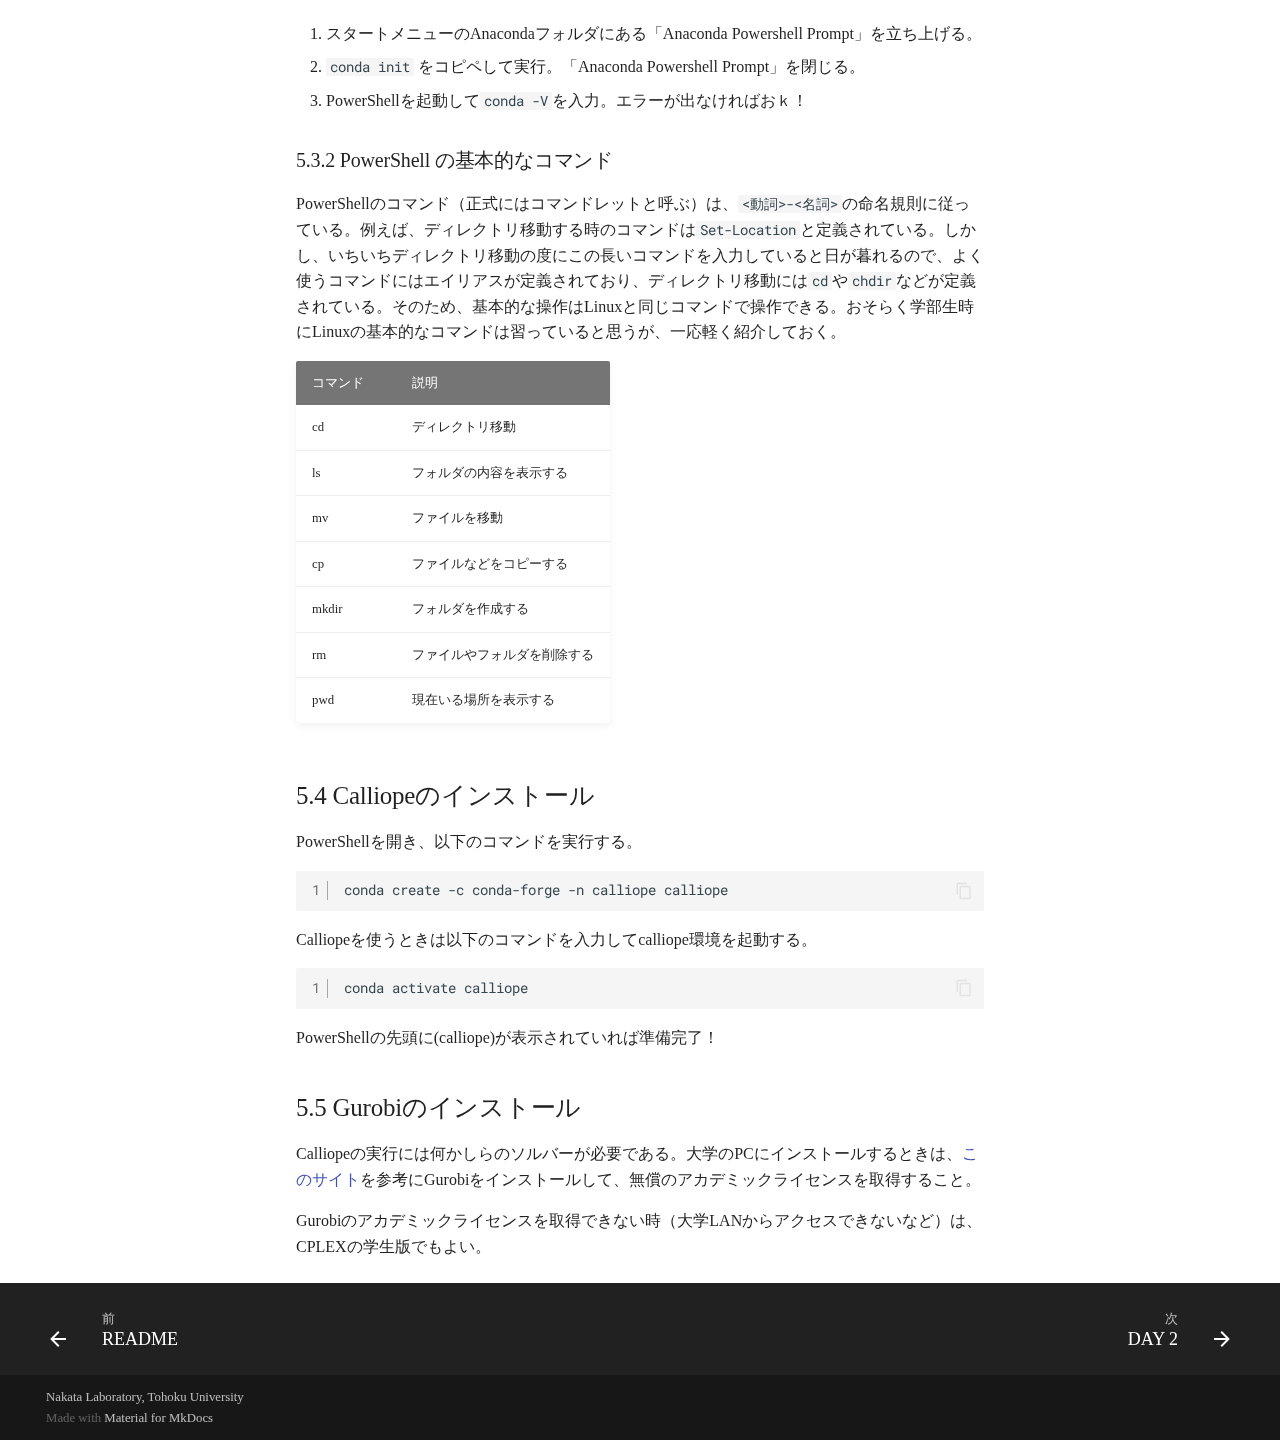
==== commit 586fd1cf: "Deployed 1436012 with MkDocs version: 1.1.2" ====
--- a/chapter_1/index.html
+++ b/chapter_1/index.html
@@ -11,7 +11,7 @@
       
       
       <link rel="shortcut icon" href="../assets/images/favicon.png">
-      <meta name="generator" content="mkdocs-1.1.2, mkdocs-material-5.5.3">
+      <meta name="generator" content="mkdocs-1.1.2, mkdocs-material-5.5.12">
     
     
       
@@ -19,7 +19,7 @@
       
     
     
-      <link rel="stylesheet" href="../assets/stylesheets/main.947af8d5.min.css">
+      <link rel="stylesheet" href="../assets/stylesheets/main.4dd2dd8d.min.css">
       
       
     
@@ -185,9 +185,7 @@
     
       <label class="md-nav__link md-nav__link--active" for="__toc">
         DAY 1
-        <span class="md-nav__icon md-icon">
-          <svg xmlns="http://www.w3.org/2000/svg" viewBox="0 0 24 24"><path d="M3 9h14V7H3v2m0 4h14v-2H3v2m0 4h14v-2H3v2m16 0h2v-2h-2v2m0-10v2h2V7h-2m0 6h2v-2h-2v2z"/></svg>
-        </span>
+        <span class="md-nav__icon md-icon"></span>
       </label>
     
     <a href="./" title="DAY 1" class="md-nav__link md-nav__link--active">
@@ -202,9 +200,7 @@
   
   
     <label class="md-nav__title" for="__toc">
-      <span class="md-nav__icon md-icon">
-        <svg xmlns="http://www.w3.org/2000/svg" viewBox="0 0 24 24"><path d="M20 11v2H8l5.5 5.5-1.42 1.42L4.16 12l7.92-7.92L13.5 5.5 8 11h12z"/></svg>
-      </span>
+      <span class="md-nav__icon md-icon"></span>
       目次
     </label>
     <ul class="md-nav__list" data-md-scrollfix>
@@ -253,62 +249,62 @@
   
 </li>
         
-          <li class="md-nav__item">
-  <a href="#_1" class="md-nav__link">
-    以上をまとめると、下表のようになる。
-  </a>
-  
-</li>
-        
       </ul>
     </nav>
   
 </li>
         
+          <li class="md-nav__item">
+  <a href="#15" class="md-nav__link">
+    1.5 時間の表現
+  </a>
+  
+</li>
+        
+          <li class="md-nav__item">
+  <a href="#25-calliope" class="md-nav__link">
+    2.5 Calliopeの内部処理
+  </a>
+  
+</li>
+        
+          <li class="md-nav__item">
+  <a href="#_1" class="md-nav__link">
+    参考文献
+  </a>
+  
+</li>
+        
       </ul>
     </nav>
   
 </li>
       
         <li class="md-nav__item">
-  <a href="#2-calliope" class="md-nav__link">
-    2. Calliopeの概要
-  </a>
-  
-    <nav class="md-nav" aria-label="2. Calliopeの概要">
+  <a href="#4" class="md-nav__link">
+    4. 電力需給に関する基礎知識
+  </a>
+  
+    <nav class="md-nav" aria-label="4. 電力需給に関する基礎知識">
       <ul class="md-nav__list">
         
           <li class="md-nav__item">
-  <a href="#21-calliope" class="md-nav__link">
-    2.1 Calliopeとは
-  </a>
-  
-</li>
-        
-          <li class="md-nav__item">
-  <a href="#22" class="md-nav__link">
-    2.2 用語
-  </a>
-  
-</li>
-        
-          <li class="md-nav__item">
-  <a href="#23-calliope" class="md-nav__link">
-    2.3 Calliopeの特徴
-  </a>
-  
-</li>
-        
-          <li class="md-nav__item">
-  <a href="#24" class="md-nav__link">
-    2.4 時間の表現
-  </a>
-  
-</li>
-        
-          <li class="md-nav__item">
-  <a href="#_2" class="md-nav__link">
-    参考文献
+  <a href="#41-installed-capacity" class="md-nav__link">
+    4.1 設備容量(Installed Capacity)
+  </a>
+  
+</li>
+        
+          <li class="md-nav__item">
+  <a href="#42-capacity-factor" class="md-nav__link">
+    4.2 設備利用率(Capacity factor)
+  </a>
+  
+</li>
+        
+          <li class="md-nav__item">
+  <a href="#43" class="md-nav__link">
+    4.3 電源構成（エネルギーミクス）
   </a>
   
 </li>
@@ -319,53 +315,44 @@
 </li>
       
         <li class="md-nav__item">
-  <a href="#3" class="md-nav__link">
-    3. 要素技術
-  </a>
-  
-    <nav class="md-nav" aria-label="3. 要素技術">
+  <a href="#5-calliope" class="md-nav__link">
+    5. Calliope のインストール
+  </a>
+  
+</li>
+      
+        <li class="md-nav__item">
+  <a href="#51-anaconda" class="md-nav__link">
+    5.1 Anaconda のインストール
+  </a>
+  
+</li>
+      
+        <li class="md-nav__item">
+  <a href="#52-visual-studio-code" class="md-nav__link">
+    5.2 Visual Studio Code のインストール
+  </a>
+  
+</li>
+      
+        <li class="md-nav__item">
+  <a href="#53-powershell" class="md-nav__link">
+    5.3 PowerShell の設定と基本的なコマンド
+  </a>
+  
+    <nav class="md-nav" aria-label="5.3 PowerShell の設定と基本的なコマンド">
       <ul class="md-nav__list">
         
           <li class="md-nav__item">
-  <a href="#31" class="md-nav__link">
-    3.1 火力発電
-  </a>
-  
-    <nav class="md-nav" aria-label="3.1 火力発電">
-      <ul class="md-nav__list">
-        
-          <li class="md-nav__item">
-  <a href="#_3" class="md-nav__link">
-    汽力
-  </a>
-  
-</li>
-        
-          <li class="md-nav__item">
-  <a href="#_4" class="md-nav__link">
-    ガスタービン
-  </a>
-  
-</li>
-        
-          <li class="md-nav__item">
-  <a href="#_5" class="md-nav__link">
-    コンバインドサイクル
-  </a>
-  
-    <nav class="md-nav" aria-label="コンバインドサイクル">
-      <ul class="md-nav__list">
-        
-          <li class="md-nav__item">
-  <a href="#ccgt" class="md-nav__link">
-    コンバインドサイクルガスタービン発電 (CCGT)
-  </a>
-  
-</li>
-        
-          <li class="md-nav__item">
-  <a href="#igcc" class="md-nav__link">
-    石炭ガス化複合発電(IGCC)
+  <a href="#531-powershell" class="md-nav__link">
+    5.3.1 PowerShell の設定
+  </a>
+  
+</li>
+        
+          <li class="md-nav__item">
+  <a href="#532-powershell" class="md-nav__link">
+    5.3.2 PowerShell の基本的なコマンド
   </a>
   
 </li>
@@ -374,119 +361,6 @@
     </nav>
   
 </li>
-        
-          <li class="md-nav__item">
-  <a href="#_6" class="md-nav__link">
-    内燃
-  </a>
-  
-</li>
-        
-      </ul>
-    </nav>
-  
-</li>
-        
-          <li class="md-nav__item">
-  <a href="#32" class="md-nav__link">
-    3.2 水力発電
-  </a>
-  
-</li>
-        
-          <li class="md-nav__item">
-  <a href="#33" class="md-nav__link">
-    3.3 原子力発電
-  </a>
-  
-</li>
-        
-          <li class="md-nav__item">
-  <a href="#34" class="md-nav__link">
-    3.4 再エネ発電
-  </a>
-  
-    <nav class="md-nav" aria-label="3.4 再エネ発電">
-      <ul class="md-nav__list">
-        
-          <li class="md-nav__item">
-  <a href="#341" class="md-nav__link">
-    3.4.1 太陽光
-  </a>
-  
-</li>
-        
-          <li class="md-nav__item">
-  <a href="#342" class="md-nav__link">
-    3.4.2 風力
-  </a>
-  
-</li>
-        
-          <li class="md-nav__item">
-  <a href="#343" class="md-nav__link">
-    3.4.3 その他
-  </a>
-  
-</li>
-        
-      </ul>
-    </nav>
-  
-</li>
-        
-      </ul>
-    </nav>
-  
-</li>
-      
-        <li class="md-nav__item">
-  <a href="#5-calliope" class="md-nav__link">
-    5. Calliope のインストール
-  </a>
-  
-</li>
-      
-        <li class="md-nav__item">
-  <a href="#51-anaconda" class="md-nav__link">
-    5.1 Anaconda のインストール
-  </a>
-  
-</li>
-      
-        <li class="md-nav__item">
-  <a href="#52-visual-studio-code" class="md-nav__link">
-    5.2 Visual Studio Code のインストール
-  </a>
-  
-</li>
-      
-        <li class="md-nav__item">
-  <a href="#53-powershell" class="md-nav__link">
-    5.3 PowerShell の設定と基本的なコマンド
-  </a>
-  
-    <nav class="md-nav" aria-label="5.3 PowerShell の設定と基本的なコマンド">
-      <ul class="md-nav__list">
-        
-          <li class="md-nav__item">
-  <a href="#531-powershell" class="md-nav__link">
-    5.3.1 PowerShell の設定
-  </a>
-  
-</li>
-        
-          <li class="md-nav__item">
-  <a href="#532-powershell" class="md-nav__link">
-    5.3.2 PowerShell の基本的なコマンド
-  </a>
-  
-</li>
-        
-      </ul>
-    </nav>
-  
-</li>
       
         <li class="md-nav__item">
   <a href="#54-calliope" class="md-nav__link">
@@ -515,8 +389,8 @@
 
 
   <li class="md-nav__item">
-    <a href="../chapter_2/" title="DAY2" class="md-nav__link">
-      DAY2
+    <a href="../chapter_2/" title="DAY 2" class="md-nav__link">
+      DAY 2
     </a>
   </li>
 
@@ -539,9 +413,7 @@
   
   
     <label class="md-nav__title" for="__toc">
-      <span class="md-nav__icon md-icon">
-        <svg xmlns="http://www.w3.org/2000/svg" viewBox="0 0 24 24"><path d="M20 11v2H8l5.5 5.5-1.42 1.42L4.16 12l7.92-7.92L13.5 5.5 8 11h12z"/></svg>
-      </span>
+      <span class="md-nav__icon md-icon"></span>
       目次
     </label>
     <ul class="md-nav__list" data-md-scrollfix>
@@ -590,185 +462,63 @@
   
 </li>
         
-          <li class="md-nav__item">
-  <a href="#_1" class="md-nav__link">
-    以上をまとめると、下表のようになる。
-  </a>
-  
-</li>
-        
       </ul>
     </nav>
   
 </li>
         
+          <li class="md-nav__item">
+  <a href="#15" class="md-nav__link">
+    1.5 時間の表現
+  </a>
+  
+</li>
+        
+          <li class="md-nav__item">
+  <a href="#25-calliope" class="md-nav__link">
+    2.5 Calliopeの内部処理
+  </a>
+  
+</li>
+        
+          <li class="md-nav__item">
+  <a href="#_1" class="md-nav__link">
+    参考文献
+  </a>
+  
+</li>
+        
       </ul>
     </nav>
   
 </li>
       
         <li class="md-nav__item">
-  <a href="#2-calliope" class="md-nav__link">
-    2. Calliopeの概要
-  </a>
-  
-    <nav class="md-nav" aria-label="2. Calliopeの概要">
+  <a href="#4" class="md-nav__link">
+    4. 電力需給に関する基礎知識
+  </a>
+  
+    <nav class="md-nav" aria-label="4. 電力需給に関する基礎知識">
       <ul class="md-nav__list">
         
           <li class="md-nav__item">
-  <a href="#21-calliope" class="md-nav__link">
-    2.1 Calliopeとは
-  </a>
-  
-</li>
-        
-          <li class="md-nav__item">
-  <a href="#22" class="md-nav__link">
-    2.2 用語
-  </a>
-  
-</li>
-        
-          <li class="md-nav__item">
-  <a href="#23-calliope" class="md-nav__link">
-    2.3 Calliopeの特徴
-  </a>
-  
-</li>
-        
-          <li class="md-nav__item">
-  <a href="#24" class="md-nav__link">
-    2.4 時間の表現
-  </a>
-  
-</li>
-        
-          <li class="md-nav__item">
-  <a href="#_2" class="md-nav__link">
-    参考文献
-  </a>
-  
-</li>
-        
-      </ul>
-    </nav>
-  
-</li>
-      
-        <li class="md-nav__item">
-  <a href="#3" class="md-nav__link">
-    3. 要素技術
-  </a>
-  
-    <nav class="md-nav" aria-label="3. 要素技術">
-      <ul class="md-nav__list">
-        
-          <li class="md-nav__item">
-  <a href="#31" class="md-nav__link">
-    3.1 火力発電
-  </a>
-  
-    <nav class="md-nav" aria-label="3.1 火力発電">
-      <ul class="md-nav__list">
-        
-          <li class="md-nav__item">
-  <a href="#_3" class="md-nav__link">
-    汽力
-  </a>
-  
-</li>
-        
-          <li class="md-nav__item">
-  <a href="#_4" class="md-nav__link">
-    ガスタービン
-  </a>
-  
-</li>
-        
-          <li class="md-nav__item">
-  <a href="#_5" class="md-nav__link">
-    コンバインドサイクル
-  </a>
-  
-    <nav class="md-nav" aria-label="コンバインドサイクル">
-      <ul class="md-nav__list">
-        
-          <li class="md-nav__item">
-  <a href="#ccgt" class="md-nav__link">
-    コンバインドサイクルガスタービン発電 (CCGT)
-  </a>
-  
-</li>
-        
-          <li class="md-nav__item">
-  <a href="#igcc" class="md-nav__link">
-    石炭ガス化複合発電(IGCC)
-  </a>
-  
-</li>
-        
-      </ul>
-    </nav>
-  
-</li>
-        
-          <li class="md-nav__item">
-  <a href="#_6" class="md-nav__link">
-    内燃
-  </a>
-  
-</li>
-        
-      </ul>
-    </nav>
-  
-</li>
-        
-          <li class="md-nav__item">
-  <a href="#32" class="md-nav__link">
-    3.2 水力発電
-  </a>
-  
-</li>
-        
-          <li class="md-nav__item">
-  <a href="#33" class="md-nav__link">
-    3.3 原子力発電
-  </a>
-  
-</li>
-        
-          <li class="md-nav__item">
-  <a href="#34" class="md-nav__link">
-    3.4 再エネ発電
-  </a>
-  
-    <nav class="md-nav" aria-label="3.4 再エネ発電">
-      <ul class="md-nav__list">
-        
-          <li class="md-nav__item">
-  <a href="#341" class="md-nav__link">
-    3.4.1 太陽光
-  </a>
-  
-</li>
-        
-          <li class="md-nav__item">
-  <a href="#342" class="md-nav__link">
-    3.4.2 風力
-  </a>
-  
-</li>
-        
-          <li class="md-nav__item">
-  <a href="#343" class="md-nav__link">
-    3.4.3 その他
-  </a>
-  
-</li>
-        
-      </ul>
-    </nav>
+  <a href="#41-installed-capacity" class="md-nav__link">
+    4.1 設備容量(Installed Capacity)
+  </a>
+  
+</li>
+        
+          <li class="md-nav__item">
+  <a href="#42-capacity-factor" class="md-nav__link">
+    4.2 設備利用率(Capacity factor)
+  </a>
+  
+</li>
+        
+          <li class="md-nav__item">
+  <a href="#43" class="md-nav__link">
+    4.3 電源構成（エネルギーミクス）
+  </a>
   
 </li>
         
@@ -885,127 +635,207 @@
 </ul>
 <h3 id="14">1.4 エネルギー経済モデルの分類</h3>
 <h4 id="141">1.4.1 解析の目的による分類</h4>
-<ul>
-<li>
-<p>最適化モデル</p>
-<ul>
-<li>費用最小化やCO<sub>2</sub>排出量最小化などの、目的を達成するために必要なエネルギーシステム構成を求める。目的関数（費用やCO<sub>2</sub>排出量など）が最小or最大となるように解析を行う</li>
-</ul>
-</li>
-<li>
-<p>シミュレーションモデル</p>
-<ul>
-<li>技術の選択基準などが、現在のものと同じと仮定して、将来のエネルギーシステム構成を求める。政策や技術導入が、実際にエネルギーシステム構成に及ぼすであろう影響を解析できる。</li>
-</ul>
-</li>
-</ul>
+<dl>
+<dt><code>最適化モデル</code></dt>
+<dd>費用最小化やCO<sub>2</sub>排出量最小化などの、目的を達成するために必要なエネルギーシステム構成を求める。目的関数（費用やCO<sub>2</sub>排出量など）が最小or最大となるように解析を行う</dd>
+<dt><code>シミュレーションモデル</code></dt>
+<dd>技術の選択基準などが、現在のものと同じと仮定して、将来のエネルギーシステム構成を求める。政策や技術導入が、実際にエネルギーシステム構成に及ぼすであろう影響を解析できる。</dd>
+</dl>
 <h4 id="142">1.4.2 モデル化手法による分類</h4>
-<ul>
-<li>
-<p>トップダウンモデル</p>
-<ul>
-<li>産業連関表を用いて、エネルギーの最適配分量を求める。エネルギー部門と経済部門の相互作用の解析に用いられる。</li>
-</ul>
-</li>
-<li>
-<p>ボトムダウンモデル</p>
-<ul>
-<li>資源の採掘から最終消費までの各プロセスを考慮して、エネルギーの最適配分量を求める。技術を導入する場合の影響、技術水準の変化などを解析する場合に用いられる。</li>
-</ul>
-</li>
-</ul>
-<h4 id="_1">以上をまとめると、下表のようになる。</h4>
+<dl>
+<dt><code>トップダウンモデル</code></dt>
+<dd>産業連関表を用いて、エネルギーの最適配分量を求める。エネルギー部門と経済部門の相互作用の解析に用いられる。</dd>
+<dt><code>ボトムダウンモデル</code></dt>
+<dd>資源の採掘から最終消費までの各プロセスを考慮して、エネルギーの最適配分量を求める。技術を導入する場合の影響、技術水準の変化などを解析する場合に用いられる。</dd>
+</dl>
+<p><strong>以上をまとめると、下表のようになる。</strong></p>
 <!-- ここで作った https://mamewaza.com/tools/table-generator.html 装飾はいい感じにしてくれ-->
 
 <p><div class="clskez3j373"><style scoped>div.clskez3j373{margin:5px;}div.clskez3j373 div.tbl table{width:100%;}div.clskez3j373{padding:0px;}div.clskez3j373{background-color:transparent;}div.clskez3j373 div.tbl th,div.clskez3j373 div.tbl td{border:none;border-bottom:1px solid #000000;padding:5px;}div.clskez3j373 th, div.clskez3j373 td{transparent}div.clskez3j373 div.tbl table{border-collapse:collapse;border-spacing:0;table-layout:fixed;}div.clskez3j373 div.tbl,div.clskez3j373 div.tbl a{color:#000000;}div.clskez3j373 div.tbl{font-size:12px;text-align:;}div.clskez3j373 div.tbl th,div.clskez3j373 div.tbl th a{color:#000000;}div.clskez3j373 div.tbl th{font-weight:bold;text-align:center;}</style><div class="tbl"><table><tr><th rowspan="2">解析の目的</th><th colspan="2">モデル化手法<br /></th></tr><tr><td>トップダウン型</td><td>ボトムアップ型</td></tr><tr><td>最適化モデル</td><td>RICE</td><td>MESSAGE, MARKAL, Calliope<br /></td></tr><tr><td>シミュレーションモデル</td><td>E3MG</td><td>META-Net</td></tr></table></div></div></p>
 <!-- Calliope はボトムアップの最適化モデルなのかは自信がない。EnergyPLAN入れるならどこかな？ -->
 
-<h2 id="2-calliope">2. Calliopeの概要</h2>
-<h3 id="21-calliope">2.1 Calliopeとは</h3>
-<p>Calliopeはチューリッヒ工科大により開発された、エネルギーシステムモデリングフレームワークである。モデルは、YAMLというファイル形式で記述される。セクターカップリングを前提に開発されたものではないが、柔軟に設定することができるので、セクターカップリング関係の研究にも用いることができる。ソルバーは外部依存で、GLPKやGurobi、CPLEXを使うことができる。公式ドキュメント(English)は<a href="https://calliope.readthedocs.io/en/stable/index.html">こちら</a>。</p>
-<p>Calliopeを使用したモデリングの基本的なプロセスは、3つのステップに基づく。</p>
-<ol>
-<li>
-<p>ゼロから、または既存のモデルを調整してモデルを作成する（モデルの構築）</p>
-</li>
-<li>
-<p>モデルを実行する（モデルを実行する）</p>
-</li>
-<li>
-<p>モデル結果の分析と視覚化（モデルの分析）</p>
-</li>
-</ol>
-<h3 id="22">2.2 用語</h3>
-<p>ここで定義されている用語は、ドキュメント、モデルコード、および構成ファイル全体で使用される。</p>
-<dl>
-<dt>Technology</dt>
-<dd>エネルギーを生産、消費、変換、または輸送するテクノロジー</dd>
-<dt>Place</dt>
-<dd>複数の技術を含めることができ、エネルギー・バランシングのために他の場所を含めることができる場所</dd>
-<dt>Resource</dt>
-<dd>技術を用いてシステムにエネルギーを導入したり、システムからエネルギーを取り出したりするためのエネルギーのソース（または貯蔵施設）</dd>
-<dt>Career</dt>
-<dd>エネルギー担体、例えば、electricity（電気）、またはheat（熱）。</dd>
-</dl>
-<p>制約付き最適化ではより一般的に、次の用語も使用される。</p>
-<dl>
-<dt>Parameter</dt>
-<dd>モデル方程式に入力される定数</dd>
-<dt>Variable</dt>
-<dd>モデル方程式に入る変数係数（決定変数）</dd>
-<dt>Set</dt>
-<dd>方程式の代数的定式化におけるインデックス</dd>
-<dt>Constraint</dt>
-<dd>1つまたは複数の変数を制約する等式または不等式</dd>
-</dl>
-<h3 id="23-calliope">2.3 Calliopeの特徴</h3>
-<ul>
-<li>解析する期間をいくつかに分割して表現（次節で解説）。</li>
-<li>資源の採掘から最終消費までの各エネルギープロセスをノードとして表現。</li>
-<li>ノードのネットワーク（ノード間を互いにパスでつないだもの）によってエネルギーシステムを表現。</li>
-</ul>
-<h3 id="24">2.4 時間の表現</h3>
+<h3 id="15">1.5 時間の表現</h3>
 <p><!-- period ってCalliopeで使うっけ？ -->
-長期的なシナリオを考える上では解析を行う期間をいくつかに分割する。分割されたそれぞれの期間はperiodといい、エネルギーシステム分析では1 period = 10 yearsとするのが一般的。Calliopeでは最高1時間の時間解像度で計算可能。
+エネルギーシステム設計において、長期的なシナリオを考える上では解析を行う期間をいくつかに分割する。分割されたそれぞれの期間はperiodといい、エネルギーシステム分析では1 period = 10 yearsとするのが一般的。Calliopeでは最高1時間の時間解像度で計算可能。
 <!-- 時間解像度については要チェック --></p>
 <!-- 図 -->
 
 <p><img alt="時間の表現" src="../images/time_expression.png" title="periodの説明" /></p>
-<h3 id="_2">参考文献</h3>
-<ul>
-<li>天野のゼミ資料</li>
-<li><a href="https://calliope.readthedocs.io/en/stable/index.html">Calliope公式ドキュメンテーション</a></li>
-<li>中田研のMETA-Netゼミ資料</li>
-</ul>
-<h2 id="3">3. 要素技術</h2>
-<p>Calliopeでは様々な発電所や熱プラントを扱うことができる。ここでは日本でよく用いられている発電所について説明する。</p>
-<h3 id="31">3.1 火力発電</h3>
-<h4 id="_3">汽力</h4>
-<p>汽力発電とは、高圧の水蒸気でタービンを回して電力へ変換する発電方法である。義務教育で習う火力発電所の仕組みは汽力発電であることが多い。高圧の水蒸気を作れれば発電できるため、多種多様な燃料を使うことができる。代表的な燃料として、石油、天然ガス、高炉ガス、石炭、コークス、木質チップがある。発電効率は40％ほど。</p>
-<p><img alt="汽力発電" src="../images/bol.png" /></p>
-<p><img alt="ℹ️" class="emojione" src="https://cdnjs.cloudflare.com/ajax/libs/emojione/2.2.7/assets/svg/2139.svg" title=":information_source:" />https://www.jera.co.jp/business/thermal-power/type</p>
-<h4 id="_4">ガスタービン</h4>
-<p>ガスタービン発電とは、圧縮空気と燃料ガスを燃焼器で燃焼させ、発生した高温高圧の排気ガスをガスタービンに吹き付けて発電する発電方式である。航空機に使われているジェットエンジンに発電機を取り付けたようなイメージである。非常に高速に回転しているガスタービンに排気ガスを直接吹き付けるため、不純物の少ない燃料しか使用できない。天然ガスや灯油、軽油が主に使われている。</p>
-<h4 id="_5">コンバインドサイクル</h4>
-<p>コンバインドサイクル発電とは、ガスタービン発電の排熱で汽力発電を行う発電方法である。</p>
-<h5 id="ccgt">コンバインドサイクルガスタービン発電 (CCGT)</h5>
-<p>ガスタービンからの排気から熱を回収し、回収熱でもう一度発電を行うため、発電効率60%程度と高い。</p>
-<p><img alt="CCGT模式図" src="../images/ccgt.jpg" /></p>
-<p><img alt="ℹ️" class="emojione" src="https://cdnjs.cloudflare.com/ajax/libs/emojione/2.2.7/assets/svg/2139.svg" title=":information_source:" /> https://www.mhps.com/jp/products/gtcc/</p>
-<h5 id="igcc">石炭ガス化複合発電(IGCC)</h5>
-<p>石炭をガス化し、それを用いてコンバインドサイクル発電を行う。発電効率は50％程度と従来の石炭火力と比較して約10％よい。</p>
-<h4 id="_6">内燃</h4>
-<p>内燃発電とは所謂「エンジン」を用いた発電方法である。燃料は軽油やガソリン、LPGが用いられる。島しょ部に多い。</p>
-<h3 id="32">3.2 水力発電</h3>
-<p>水力発電は高所から落下する水のエネルギーを利用して発電する。再エネ発電の一種ではあるが、設置できる場所が限られており、今後の新設は見込まれない。ただ発電するものと、夜間などの余剰電力で水をくみ上げ、電力需要がひっ迫した際にくみ上げておいた水で発電する「揚水式水力発電所」というものが存在する。以下に揚水式水力発電所の模式図を示す。</p>
-<p><img alt="揚水発電所" src="../images/yosui.gif" /></p>
-<p><img alt="ℹ️" class="emojione" src="https://cdnjs.cloudflare.com/ajax/libs/emojione/2.2.7/assets/svg/2139.svg" title=":information_source:" />https://www.fepc.or.jp/enterprise/hatsuden/water/yousuishiki/index.html</p>
-<h3 id="33">3.3 原子力発電</h3>
-<p>無限のエネルギー。ご存じのように今後の増設は見込めない。</p>
-<h3 id="34">3.4 再エネ発電</h3>
-<h4 id="341">3.4.1 太陽光</h4>
-<h4 id="342">3.4.2 風力</h4>
-<h4 id="343">3.4.3 その他</h4>
+<h3 id="25-calliope">2.5 Calliopeの内部処理</h3>
+<p>Calliopeの内部処理について紹介する。Calliopeは以下の図のようなフローで処理している。</p>
+<p><img alt="calliope_workflow" src="../images/calliope_workflow_basic.png" /></p>
+<p>Calliopeとはそもそも、入力されたデータを線形ソルバーでの最適化のために準備し、結果を分析・保存するためのソフトウェアである。データ入力は、次の入門ゼミ資料で取り上げるが、YAMLとCSVという形式で行われる。入力されたデータはruamel、pandas、xarrayといったライブラリで処理された後、Pyomoに渡される。Pyomoは最適化モデルを生成する、ソフトウェアパッケージであり、GAMSのようなシステムである。Pyomoは、処理したデータを最適化ソルバーが読める形式に変換し、外部の最適化ソルバー（Gurobi、CPELX、GLPKなど）に流す。最適化ソルバーから帰ってきた処理結果は再びpandasとxarrayによって処理されて出力される。また、Plotlyを使って可視化も行うことができる。</p>
+<h3 id="_1">参考文献</h3>
+<p><img alt="ℹ️" class="emojione" src="https://cdnjs.cloudflare.com/ajax/libs/emojione/2.2.7/assets/svg/2139.svg" title=":information_source:" /> 中田研のMETA-Netゼミ資料</p>
+<!-- 要素技術のセクション不要説が今全俺の中で持ち上がっている
+
+## 3. 要素技術
+Calliopeでは様々な発電所や熱プラントを扱うことができる。ここでは日本でよく用いられている発電所について説明する。
+
+### 3.1 火力発電
+
+#### 汽力
+汽力発電とは、高圧の水蒸気でタービンを回して電力へ変換する発電方法である。義務教育で習う火力発電所の仕組みは汽力発電であることが多い。高圧の水蒸気を作れれば発電できるため、多種多様な燃料を使うことができる。代表的な燃料として、石油、天然ガス、高炉ガス、石炭、コークス、木質チップがある。発電効率は40％ほど。
+
+![汽力発電](images\bol.png)
+
+:information_source:https://www.jera.co.jp/business/thermal-power/type
+
+#### ガスタービン
+ガスタービン発電とは、圧縮空気と燃料ガスを燃焼器で燃焼させ、発生した高温高圧の排気ガスをガスタービンに吹き付けて発電する発電方式である。航空機に使われているジェットエンジンに発電機を取り付けたようなイメージである。非常に高速に回転しているガスタービンに排気ガスを直接吹き付けるため、不純物の少ない燃料しか使用できない。天然ガスや灯油、軽油が主に使われている。
+
+#### コンバインドサイクル
+
+コンバインドサイクル発電とは、ガスタービン発電の排熱で汽力発電を行う発電方法である。
+
+
+##### コンバインドサイクルガスタービン発電 (CCGT)
+
+ガスタービンからの排気から熱を回収し、回収熱でもう一度発電を行うため、発電効率60%程度と高い。
+
+![CCGT模式図](images/ccgt.jpg)
+
+:information_source: https://www.mhps.com/jp/products/gtcc/
+
+##### 石炭ガス化複合発電(IGCC)
+
+石炭をガス化し、それを用いてコンバインドサイクル発電を行う。発電効率は50％程度と従来の石炭火力と比較して約10％よい。
+
+#### 内燃
+
+内燃発電とは所謂「エンジン」を用いた発電方法である。燃料は軽油やガソリン、LPGが用いられる。島しょ部に多い。
+
+### 3.2 水力発電
+
+水力発電は高所から落下する水のエネルギーを利用して発電する。再エネ発電の一種ではあるが、設置できる場所が限られており、今後の新設は見込まれない。ただ発電するものと、夜間などの余剰電力で水をくみ上げ、電力需要がひっ迫した際にくみ上げておいた水で発電する「揚水式水力発電所」というものが存在する。以下に揚水式水力発電所の模式図を示す。
+
+![揚水発電所](images\yosui.gif)
+
+:information_source:https://www.fepc.or.jp/enterprise/hatsuden/water/yousuishiki/index.html
+
+### 3.3 原子力発電
+
+無限のエネルギー。ご存じのように今後の増設は見込めない。
+
+### 3.4 再エネ発電
+
+#### 3.4.1 太陽光
+
+#### 3.4.2 風力
+
+#### 3.4.3 その他
+
+-->
+
+<h2 id="4">4. 電力需給に関する基礎知識</h2>
+<h3 id="41-installed-capacity">4.1 設備容量(Installed Capacity)</h3>
+<p>発電設備における単位時間当たりの最大仕事量。単位はワット（W）あるいは実用的に
+キロワット（kW）が用いられる。</p>
+<h3 id="42-capacity-factor">4.2 設備利用率(Capacity factor)</h3>
+<p>設備利用率(Capacity Factor)
+:対象とする発電設備の実際の発電量が、仮に100%運転を続けた場合に得られる電力量の何%にあたるかを表す数値。具体的には、Load FactorとAvailability Factorの積で定義される。すなわち、
+$$
+CF = LF \times AF
+$$
+<img alt="ℹ️" class="emojione" src="https://cdnjs.cloudflare.com/ajax/libs/emojione/2.2.7/assets/svg/2139.svg" title=":information_source:" /> SBエナジー株式会社, みるみるわかるEnergy|エネルギー用語辞典, https://www.sbenergy.jp/study/dictionary/294.html, (Date Accessed: 2020/09/19).</p>
+<p>各発電技術における設備利用率の参考値は以下の通り。</p>
+<table>
+<thead>
+<tr>
+<th align="left">Technology</th>
+<th>技術</th>
+<th align="right">Capacity factor [-]</th>
+</tr>
+</thead>
+<tbody>
+<tr>
+<td align="left">Nuclear</td>
+<td>原子力</td>
+<td align="right">0.66</td>
+</tr>
+<tr>
+<td align="left">Coal-fired</td>
+<td>石炭火力</td>
+<td align="right">0.70</td>
+</tr>
+<tr>
+<td align="left">LNG-fired</td>
+<td>LNG火力</td>
+<td align="right">0.53</td>
+</tr>
+<tr>
+<td align="left">Oil-fired</td>
+<td>石油火力</td>
+<td align="right">0.11</td>
+</tr>
+<tr>
+<td align="left">Onshore-wind</td>
+<td>陸上風力</td>
+<td align="right">0.20</td>
+</tr>
+<tr>
+<td align="left">Offshore-wind</td>
+<td>洋上風力</td>
+<td align="right">0.30</td>
+</tr>
+<tr>
+<td align="left">Geothermal</td>
+<td>地熱</td>
+<td align="right">0.60</td>
+</tr>
+<tr>
+<td align="left">Mega-solar</td>
+<td>メガソーラー</td>
+<td align="right">0.12</td>
+</tr>
+<tr>
+<td align="left">Hydro</td>
+<td>水力</td>
+<td align="right">0.45</td>
+</tr>
+<tr>
+<td align="left">Pumped-hydro</td>
+<td>揚水</td>
+<td align="right">0.30</td>
+</tr>
+<tr>
+<td align="left">Biomass</td>
+<td>バイオマス</td>
+<td align="right">0.60</td>
+</tr>
+<tr>
+<td align="left">Coal-co-firing-biomass</td>
+<td>石炭・バイオマス混焼</td>
+<td align="right">0.60</td>
+</tr>
+</tbody>
+</table>
+<p><img alt="ℹ️" class="emojione" src="https://cdnjs.cloudflare.com/ajax/libs/emojione/2.2.7/assets/svg/2139.svg" title=":information_source:" /> 臼井さんのゼミ資料</p>
+<dl>
+<dt>Load Factor</dt>
+<dd>発電設備が設備容量の何%にあたる出力で発電するかを表す数値。</dd>
+<dt>Availability Factor</dt>
+<dd>発電設備が稼働している時間がフル稼働の何%にあたるかを表す数値。例えば、急激な出力調整ができない原子力発電では比較的高いが、日照時間に左右される太陽光発電では低くなる。</dd>
+</dl>
+<p>Calliopeでエネルギーシステムモデルを作成する場合は、各発電設備について必ず指定しなければならないパラメータであり、結果にも影響を及ぼすので非常に重要。</p>
+<p>設備利用率を \( IC \) 、設備利用率を\( CF \)とすると、年間電力発電量は
+$$
+\mathrm{Annual power generation}[\mathrm{kWh}] = IC[\mathrm{kW}] \times 8760 ~[\mathrm{h}] \times 10^3 \times CF
+$$
+で求められる。</p>
+<h3 id="43">4.3 電源構成（エネルギーミクス）</h3>
+<p>電力需要は季節や時間によって刻々と変化するが、現状、大量に蓄電しておくことは難しいため、過不足がないように供給量を追随させる必要がある。このため、電力会社はエネルギー資源の特性を活かした電源構成で電力の供給を行っている。ここでいう「特性」とは様々な観点での分類が考えられるが、出力変動の可変性に応じて「ベースロード電源」、「ミドル電源」、「ピーク電源」がある。</p>
+<dl>
+<dt>ベースロード(Baseload)電源</dt>
+<dd>運用コストが安く、昼夜問わず安定して稼働できる電源。石炭火力発電、流込式の水力発電、原子力発電、地熱発電など。ただし、建設費は高い。</dd>
+<dt>ミドル(Mid-load)電源</dt>
+<dd>ベースロード電源の次に発電コストが安く、ベースロード電源だけでは需要に対応できない場合に稼働する電源。出力調整が可能で、LNG火力発電などがこれ。</dd>
+<dt>ピークロード(Peak load)電源</dt>
+<dd>発電コストは高いが、出力変動が容易な電源。石油火力発電や揚水発電。</dd>
+</dl>
+<p><img alt="ℹ️" class="emojione" src="https://cdnjs.cloudflare.com/ajax/libs/emojione/2.2.7/assets/svg/2139.svg" title=":information_source:" /> <a href="https://www.tepco.co.jp/electricity/energy_situation/bestmix.html">エネルギーミックス｜エネルギー事情｜東京電力ホールディングス株式会社</a></p>
+<p><img alt="energy_mix" src="../images/CIYHnWyWgAANrVb.png" /></p>
+<p><img alt="ℹ️" class="emojione" src="https://cdnjs.cloudflare.com/ajax/libs/emojione/2.2.7/assets/svg/2139.svg" title=":information_source:" /> <a href="https://twitter.com/iea/status/614186782335365120">IEAのtwitter</a></p>
 <h2 id="5-calliope">5. Calliope のインストール</h2>
 <h2 id="51-anaconda">5.1 Anaconda のインストール</h2>
 <p>Anaconda3をインストールする。<a href="https://www.anaconda.com/products/individual">ここから</a>ダウンロードできる。</p>
@@ -1120,13 +950,13 @@
           </a>
         
         
-          <a href="../chapter_2/" title="DAY2" class="md-footer-nav__link md-footer-nav__link--next" rel="next">
+          <a href="../chapter_2/" title="DAY 2" class="md-footer-nav__link md-footer-nav__link--next" rel="next">
             <div class="md-footer-nav__title">
               <div class="md-ellipsis">
                 <span class="md-footer-nav__direction">
                   次
                 </span>
-                DAY2
+                DAY 2
               </div>
             </div>
             <div class="md-footer-nav__button md-icon">
@@ -1157,15 +987,15 @@
       
     </div>
     
-      <script src="../assets/javascripts/vendor.c3dc8c49.min.js"></script>
-      <script src="../assets/javascripts/bundle.f9edbbd5.min.js"></script><script id="__lang" type="application/json">{"clipboard.copy": "\u30af\u30ea\u30c3\u30d7\u30dc\u30fc\u30c9\u3078\u30b3\u30d4\u30fc", "clipboard.copied": "\u30b3\u30d4\u30fc\u3057\u307e\u3057\u305f", "search.config.lang": "ja", "search.config.pipeline": "trimmer, stemmer", "search.config.separator": "[\\s\\-\u3000\u3001\u3002\uff0c\uff0e]+", "search.result.placeholder": "\u691c\u7d22\u30ad\u30fc\u30ef\u30fc\u30c9\u3092\u5165\u529b\u3057\u3066\u304f\u3060\u3055\u3044", "search.result.none": "\u4f55\u3082\u898b\u3064\u304b\u308a\u307e\u305b\u3093\u3067\u3057\u305f", "search.result.one": "1\u4ef6\u898b\u3064\u304b\u308a\u307e\u3057\u305f", "search.result.other": "#\u4ef6\u898b\u3064\u304b\u308a\u307e\u3057\u305f"}</script>
+      <script src="../assets/javascripts/vendor.3636a4ec.min.js"></script>
+      <script src="../assets/javascripts/bundle.e9fe3281.min.js"></script><script id="__lang" type="application/json">{"clipboard.copy": "\u30af\u30ea\u30c3\u30d7\u30dc\u30fc\u30c9\u3078\u30b3\u30d4\u30fc", "clipboard.copied": "\u30b3\u30d4\u30fc\u3057\u307e\u3057\u305f", "search.config.lang": "ja", "search.config.pipeline": "trimmer, stemmer", "search.config.separator": "[\\s\\-\u3000\u3001\u3002\uff0c\uff0e]+", "search.result.placeholder": "\u691c\u7d22\u30ad\u30fc\u30ef\u30fc\u30c9\u3092\u5165\u529b\u3057\u3066\u304f\u3060\u3055\u3044", "search.result.none": "\u4f55\u3082\u898b\u3064\u304b\u308a\u307e\u305b\u3093\u3067\u3057\u305f", "search.result.one": "1\u4ef6\u898b\u3064\u304b\u308a\u307e\u3057\u305f", "search.result.other": "#\u4ef6\u898b\u3064\u304b\u308a\u307e\u3057\u305f"}</script>
       
       <script>
         app = initialize({
           base: "..",
           features: [],
           search: Object.assign({
-            worker: "../assets/javascripts/worker/search.8e2cddea.min.js"
+            worker: "../assets/javascripts/worker/search.5eca75d3.min.js"
           }, typeof search !== "undefined" && search)
         })
       </script>
--- a/assets/stylesheets/main.4dd2dd8d.min.css
+++ b/assets/stylesheets/main.4dd2dd8d.min.css
@@ -0,0 +1,3 @@
+html{box-sizing:border-box}*,*::before,*::after{box-sizing:inherit}html{-webkit-text-size-adjust:none;-moz-text-size-adjust:none;-ms-text-size-adjust:none;text-size-adjust:none}body{margin:0}hr{box-sizing:content-box;overflow:visible}a,button,label,input{-webkit-tap-highlight-color:transparent}a{color:inherit;text-decoration:none}small{font-size:80%}sub,sup{line-height:1em}img{border-style:none}table{border-collapse:separate;border-spacing:0}td,th{font-weight:normal;vertical-align:top}button{margin:0;padding:0;font-size:inherit;background:transparent;border:0}input{border:0;outline:none}:root{--md-default-fg-color: hsla(0, 0%, 0%, 0.87);--md-default-fg-color--light: hsla(0, 0%, 0%, 0.54);--md-default-fg-color--lighter: hsla(0, 0%, 0%, 0.32);--md-default-fg-color--lightest: hsla(0, 0%, 0%, 0.07);--md-default-bg-color: hsla(0, 0%, 100%, 1);--md-default-bg-color--light: hsla(0, 0%, 100%, 0.7);--md-default-bg-color--lighter: hsla(0, 0%, 100%, 0.3);--md-default-bg-color--lightest: hsla(0, 0%, 100%, 0.12);--md-primary-fg-color: hsla(231, 48%, 48%, 1);--md-primary-fg-color--light: hsla(230, 44%, 64%, 1);--md-primary-fg-color--dark: hsla(232, 54%, 41%, 1);--md-primary-bg-color: hsla(0, 0%, 100%, 1);--md-primary-bg-color--light: hsla(0, 0%, 100%, 0.7);--md-accent-fg-color: hsla(231, 99%, 66%, 1);--md-accent-fg-color--transparent: hsla(231, 99%, 66%, 0.1);--md-accent-bg-color: hsla(0, 0%, 100%, 1);--md-accent-bg-color--light: hsla(0, 0%, 100%, 0.7)}:root>*{--md-code-fg-color: hsla(200, 18%, 26%, 1);--md-code-bg-color: hsla(0, 0%, 96%, 1);--md-code-hl-color: hsla(60, 100%, 50%, 0.5);--md-code-hl-number-color: hsla(0, 67%, 50%, 1);--md-code-hl-special-color: hsla(340, 83%, 47%, 1);--md-code-hl-function-color: hsla(291, 45%, 50%, 1);--md-code-hl-constant-color: hsla(250, 63%, 60%, 1);--md-code-hl-keyword-color: hsla(219, 54%, 51%, 1);--md-code-hl-string-color: hsla(150, 63%, 30%, 1);--md-code-hl-name-color: var(--md-code-fg-color);--md-code-hl-operator-color: var(--md-default-fg-color--light);--md-code-hl-punctuation-color: var(--md-default-fg-color--light);--md-code-hl-comment-color: var(--md-default-fg-color--light);--md-code-hl-generic-color: var(--md-default-fg-color--light);--md-code-hl-variable-color: var(--md-default-fg-color--light);--md-typeset-color: var(--md-default-fg-color);--md-typeset-a-color: var(--md-primary-fg-color);--md-typeset-mark-color: hsla(60, 100%, 50%, 0.5);--md-typeset-del-color: hsla(6, 90%, 60%, 0.15);--md-typeset-ins-color: hsla(150, 90%, 44%, 0.15);--md-typeset-kbd-color: hsla(0, 0%, 98%, 1);--md-typeset-kbd-accent-color: hsla(0, 100%, 100%, 1);--md-typeset-kbd-border-color: hsla(0, 0%, 72%, 1);--md-admonition-fg-color: var(--md-default-fg-color);--md-admonition-bg-color: var(--md-default-bg-color);--md-footer-fg-color: hsla(0, 0%, 100%, 1);--md-footer-fg-color--light: hsla(0, 0%, 100%, 0.7);--md-footer-fg-color--lighter: hsla(0, 0%, 100%, 0.3);--md-footer-bg-color: hsla(0, 0%, 0%, 0.87);--md-footer-bg-color--dark: hsla(0, 0%, 0%, 0.32)}.md-icon svg{display:block;width:1.2rem;height:1.2rem;margin:0 auto;fill:currentColor}body{-webkit-font-smoothing:antialiased;-moz-osx-font-smoothing:grayscale}body,input{color:var(--md-typeset-color);font-feature-settings:"kern","liga";font-family:-apple-system,BlinkMacSystemFont,Helvetica,Arial,sans-serif}code,pre,kbd{color:var(--md-typeset-color);font-feature-settings:"kern";font-family:SFMono-Regular,Consolas,Menlo,monospace}:root{--md-typeset-table--ascending: url('data:image/svg+xml;charset=utf-8,<svg xmlns="http://www.w3.org/2000/svg" viewBox="0 0 24 24"><path d="M11 4h2v12l5.5-5.5 1.42 1.42L12 19.84l-7.92-7.92L5.5 10.5 11 16V4z"/></svg>');--md-typeset-table--descending: url('data:image/svg+xml;charset=utf-8,<svg xmlns="http://www.w3.org/2000/svg" viewBox="0 0 24 24"><path d="M13 20h-2V8l-5.5 5.5-1.42-1.42L12 4.16l7.92 7.92-1.42 1.42L13 8v12z"/></svg>')}.md-typeset{font-size:.8rem;line-height:1.6;-webkit-print-color-adjust:exact;color-adjust:exact}@media print{.md-typeset{font-size:.68rem}}.md-typeset p,.md-typeset ul,.md-typeset ol,.md-typeset blockquote{margin:1em 0}.md-typeset h1{margin:0 0 1.25em;color:var(--md-default-fg-color--light);font-weight:300;font-size:2em;line-height:1.3;letter-spacing:-0.01em}.md-typeset h2{margin:1.6em 0 .64em;font-weight:300;font-size:1.5625em;line-height:1.4;letter-spacing:-0.01em}.md-typeset h3{margin:1.6em 0 .8em;font-weight:400;font-size:1.25em;line-height:1.5;letter-spacing:-0.01em}.md-typeset h2+h3{margin-top:.8em}.md-typeset h4{margin:1em 0;font-weight:700;letter-spacing:-0.01em}.md-typeset h5,.md-typeset h6{margin:1.25em 0;color:var(--md-default-fg-color--light);font-weight:700;font-size:.8em;letter-spacing:-0.01em}.md-typeset h5{text-transform:uppercase}.md-typeset hr{margin:1.5em 0;border-bottom:.05rem dotted var(--md-default-fg-color--lighter)}.md-typeset a{color:var(--md-typeset-a-color);word-break:break-word}.md-typeset a,.md-typeset a::before{transition:color 125ms}.md-typeset a:focus,.md-typeset a:hover{color:var(--md-accent-fg-color)}.md-typeset code,.md-typeset pre,.md-typeset kbd{color:var(--md-code-fg-color);direction:ltr}@media print{.md-typeset code,.md-typeset pre,.md-typeset kbd{white-space:pre-wrap}}.md-typeset code{padding:0 .2941176471em;font-size:.85em;word-break:break-word;background-color:var(--md-code-bg-color);border-radius:.1rem;-webkit-box-decoration-break:clone;box-decoration-break:clone}.md-typeset h1 code,.md-typeset h2 code,.md-typeset h3 code,.md-typeset h4 code,.md-typeset h5 code,.md-typeset h6 code{margin:initial;padding:initial;background-color:transparent;box-shadow:none}.md-typeset a>code{color:currentColor}.md-typeset pre{position:relative;margin:1em 0;line-height:1.4}.md-typeset pre>code{display:block;margin:0;padding:.7720588235em 1.1764705882em;overflow:auto;word-break:normal;box-shadow:none;-webkit-box-decoration-break:slice;box-decoration-break:slice;touch-action:auto;scrollbar-width:thin;scrollbar-color:var(--md-default-fg-color--lighter) transparent}.md-typeset pre>code:hover{scrollbar-color:var(--md-accent-fg-color) transparent}.md-typeset pre>code::-webkit-scrollbar{width:.2rem;height:.2rem}.md-typeset pre>code::-webkit-scrollbar-thumb{background-color:var(--md-default-fg-color--lighter)}.md-typeset pre>code::-webkit-scrollbar-thumb:hover{background-color:var(--md-accent-fg-color)}@media screen and (max-width: 44.9375em){.md-typeset>pre{margin:1em -0.8rem}.md-typeset>pre code{border-radius:0}}.md-typeset kbd{display:inline-block;padding:0 .6666666667em;color:var(--md-default-fg-color);font-size:.75em;vertical-align:text-top;word-break:break-word;background-color:var(--md-typeset-kbd-color);border-radius:.1rem;box-shadow:0 .1rem 0 .05rem var(--md-typeset-kbd-border-color),0 .1rem 0 var(--md-typeset-kbd-border-color),0 -0.1rem .2rem var(--md-typeset-kbd-accent-color) inset}.md-typeset mark{color:inherit;word-break:break-word;background-color:var(--md-typeset-mark-color);-webkit-box-decoration-break:clone;box-decoration-break:clone}.md-typeset abbr{text-decoration:none;border-bottom:.05rem dotted var(--md-default-fg-color--light);cursor:help}.md-typeset small{opacity:.75}.md-typeset sup,.md-typeset sub{margin-left:.078125em}[dir=rtl] .md-typeset sup,[dir=rtl] .md-typeset sub{margin-right:.078125em;margin-left:initial}.md-typeset blockquote{padding-left:.6rem;color:var(--md-default-fg-color--light);border-left:.2rem solid var(--md-default-fg-color--lighter)}[dir=rtl] .md-typeset blockquote{padding-right:.6rem;padding-left:initial;border-right:.2rem solid var(--md-default-fg-color--lighter);border-left:initial}.md-typeset ul{list-style-type:disc}.md-typeset ul,.md-typeset ol{margin-left:.625em;padding:0}[dir=rtl] .md-typeset ul,[dir=rtl] .md-typeset ol{margin-right:.625em;margin-left:initial}.md-typeset ul ol,.md-typeset ol ol{list-style-type:lower-alpha}.md-typeset ul ol ol,.md-typeset ol ol ol{list-style-type:lower-roman}.md-typeset ul li,.md-typeset ol li{margin-bottom:.5em;margin-left:1.25em}[dir=rtl] .md-typeset ul li,[dir=rtl] .md-typeset ol li{margin-right:1.25em;margin-left:initial}.md-typeset ul li p,.md-typeset ul li blockquote,.md-typeset ol li p,.md-typeset ol li blockquote{margin:.5em 0}.md-typeset ul li:last-child,.md-typeset ol li:last-child{margin-bottom:0}.md-typeset ul li ul,.md-typeset ul li ol,.md-typeset ol li ul,.md-typeset ol li ol{margin:.5em 0 .5em .625em}[dir=rtl] .md-typeset ul li ul,[dir=rtl] .md-typeset ul li ol,[dir=rtl] .md-typeset ol li ul,[dir=rtl] .md-typeset ol li ol{margin-right:.625em;margin-left:initial}.md-typeset dd{margin:1em 0 1.5em 1.875em}[dir=rtl] .md-typeset dd{margin-right:1.875em;margin-left:initial}.md-typeset img,.md-typeset svg{max-width:100%;height:auto}.md-typeset img[align=left],.md-typeset svg[align=left]{margin:1em;margin-left:0}.md-typeset img[align=right],.md-typeset svg[align=right]{margin:1em;margin-right:0}.md-typeset img[align]:only-child,.md-typeset svg[align]:only-child{margin-top:0}.md-typeset figure{width:-webkit-fit-content;width:-moz-fit-content;width:fit-content;max-width:100%;margin:0 auto;text-align:center}.md-typeset figcaption{max-width:24rem;margin:.5em auto;font-style:italic}.md-typeset iframe{max-width:100%}.md-typeset table:not([class]){display:inline-block;max-width:100%;overflow:auto;font-size:.64rem;background:var(--md-default-bg-color);border-radius:.1rem;box-shadow:0 .2rem .5rem rgba(0,0,0,.05),0 0 .05rem rgba(0,0,0,.1);touch-action:auto}.md-typeset table:not([class])+*{margin-top:1.5em}.md-typeset table:not([class]) th>*:first-child,.md-typeset table:not([class]) td>*:first-child{margin-top:0}.md-typeset table:not([class]) th>*:last-child,.md-typeset table:not([class]) td>*:last-child{margin-bottom:0}.md-typeset table:not([class]) th:not([align]),.md-typeset table:not([class]) td:not([align]){text-align:left}[dir=rtl] .md-typeset table:not([class]) th:not([align]),[dir=rtl] .md-typeset table:not([class]) td:not([align]){text-align:right}.md-typeset table:not([class]) th{min-width:5rem;padding:.9375em 1.25em;color:var(--md-default-bg-color);vertical-align:top;background-color:var(--md-default-fg-color--light)}.md-typeset table:not([class]) th a{color:inherit}.md-typeset table:not([class]) td{padding:.9375em 1.25em;vertical-align:top;border-top:.05rem solid var(--md-default-fg-color--lightest)}.md-typeset table:not([class]) tr{transition:background-color 125ms}.md-typeset table:not([class]) tr:hover{background-color:rgba(0,0,0,.035);box-shadow:0 .05rem 0 var(--md-default-bg-color) inset}.md-typeset table:not([class]) tr:first-child td{border-top:0}.md-typeset table:not([class]) a{word-break:normal}.md-typeset table th[role=columnheader]{cursor:pointer}.md-typeset table th[role=columnheader]::after{display:inline-block;width:1.2em;height:1.2em;margin-left:.5em;vertical-align:sub;-webkit-mask-repeat:no-repeat;mask-repeat:no-repeat;content:" "}.md-typeset table th[role=columnheader][aria-sort=ascending]::after{background-color:currentColor;-webkit-mask-image:var(--md-typeset-table--ascending);mask-image:var(--md-typeset-table--ascending)}.md-typeset table th[role=columnheader][aria-sort=descending]::after{background-color:currentColor;-webkit-mask-image:var(--md-typeset-table--descending);mask-image:var(--md-typeset-table--descending)}.md-typeset__scrollwrap{margin:1em -0.8rem;overflow-x:auto;touch-action:auto}.md-typeset__table{display:inline-block;margin-bottom:.5em;padding:0 .8rem}.md-typeset__table table{display:table;width:100%;margin:0;overflow:hidden}html{height:100%;overflow-x:hidden;font-size:125%}@media screen and (min-width: 100em){html{font-size:137.5%}}@media screen and (min-width: 125em){html{font-size:150%}}body{position:relative;display:flex;flex-direction:column;width:100%;min-height:100%;font-size:.5rem;background-color:var(--md-default-bg-color)}@media screen and (max-width: 59.9375em){body[data-md-state=lock]{position:fixed}}@media print{body{display:block}}hr{display:block;height:.05rem;padding:0;border:0}.md-grid{max-width:61rem;margin-right:auto;margin-left:auto}.md-container{display:flex;flex-direction:column;flex-grow:1}@media print{.md-container{display:block}}.md-main{flex-grow:1}.md-main__inner{display:flex;height:100%;margin-top:1.5rem}.md-ellipsis{display:block;overflow:hidden;white-space:nowrap;text-overflow:ellipsis}.md-toggle{display:none}.md-overlay{position:fixed;top:0;z-index:3;width:0;height:0;background-color:rgba(0,0,0,.54);opacity:0;transition:width 0ms 250ms,height 0ms 250ms,opacity 250ms}@media screen and (max-width: 76.1875em){[data-md-toggle=drawer]:checked~.md-overlay{width:100%;height:100%;opacity:1;transition:width 0ms,height 0ms,opacity 250ms}}.md-skip{position:fixed;z-index:-1;margin:.5rem;padding:.3rem .5rem;color:var(--md-default-bg-color);font-size:.64rem;background-color:var(--md-default-fg-color);border-radius:.1rem;transform:translateY(0.4rem);opacity:0}.md-skip:focus{z-index:10;transform:translateY(0);opacity:1;transition:transform 250ms cubic-bezier(0.4, 0, 0.2, 1),opacity 175ms 75ms}@page{margin:25mm}.md-announce{overflow:auto;background-color:var(--md-footer-bg-color)}.md-announce__inner{margin:.6rem auto;padding:0 .8rem;color:var(--md-footer-fg-color);font-size:.7rem}@media print{.md-announce{display:none}}.md-typeset .md-button{display:inline-block;padding:.625em 2em;color:var(--md-primary-fg-color);font-weight:700;border:.1rem solid currentColor;border-radius:.1rem;transition:color 125ms,background-color 125ms,border-color 125ms}.md-typeset .md-button--primary{color:var(--md-primary-bg-color);background-color:var(--md-primary-fg-color);border-color:var(--md-primary-fg-color)}.md-typeset .md-button:focus,.md-typeset .md-button:hover{color:var(--md-accent-bg-color);background-color:var(--md-accent-fg-color);border-color:var(--md-accent-fg-color)}:root{--md-clipboard-icon: url('data:image/svg+xml;charset=utf-8,<svg xmlns="http://www.w3.org/2000/svg" viewBox="0 0 24 24"><path d="M19 21H8V7h11m0-2H8a2 2 0 00-2 2v14a2 2 0 002 2h11a2 2 0 002-2V7a2 2 0 00-2-2m-3-4H4a2 2 0 00-2 2v14h2V3h12V1z"/></svg>')}.md-clipboard{position:absolute;top:.5em;right:.5em;z-index:1;width:1.5em;height:1.5em;color:var(--md-default-fg-color--lightest);border-radius:.1rem;cursor:pointer;transition:color 125ms}@media print{.md-clipboard{display:none}}.md-clipboard::after{display:block;width:1.125em;height:1.125em;margin:0 auto;background-color:currentColor;-webkit-mask-image:var(--md-clipboard-icon);mask-image:var(--md-clipboard-icon);-webkit-mask-repeat:no-repeat;mask-repeat:no-repeat;content:""}pre:hover .md-clipboard{color:var(--md-default-fg-color--light)}pre .md-clipboard:focus,pre .md-clipboard:hover{color:var(--md-accent-fg-color)}.md-content{flex:1;max-width:100%}@media screen and (min-width: 60em)and (max-width: 76.1875em){.md-content{max-width:calc(100% - 12.1rem)}}@media screen and (min-width: 76.25em){.md-content{max-width:calc(100% - 12.1rem * 2)}}.md-content__inner{margin:0 .8rem 1.2rem;padding-top:.6rem}@media screen and (min-width: 76.25em){.md-content__inner{margin-right:1.2rem;margin-left:1.2rem}}.md-content__inner::before{display:block;height:.4rem;content:""}.md-content__inner>:last-child{margin-bottom:0}.md-content__button{float:right;margin:.4rem 0;margin-left:.4rem;padding:0}[dir=rtl] .md-content__button{float:left;margin-right:.4rem;margin-left:initial}[dir=rtl] .md-content__button svg{transform:scaleX(-1)}.md-typeset .md-content__button{color:var(--md-default-fg-color--lighter)}.md-content__button svg{display:inline;vertical-align:top}@media print{.md-content__button{display:none}}.md-dialog{box-shadow:0 2px 2px 0 rgba(0,0,0,.14),0 1px 5px 0 rgba(0,0,0,.12),0 3px 1px -2px rgba(0,0,0,.2);position:fixed;right:.8rem;bottom:.8rem;left:initial;z-index:2;display:block;min-width:11.1rem;padding:.4rem .6rem;color:var(--md-default-bg-color);font-size:.7rem;background:var(--md-default-fg-color);border:none;border-radius:.1rem;transform:translateY(100%);opacity:0;transition:transform 0ms 400ms,opacity 400ms}[dir=rtl] .md-dialog{right:initial;left:.8rem}.md-dialog[data-md-state=open]{transform:translateY(0);opacity:1;transition:transform 400ms cubic-bezier(0.075, 0.85, 0.175, 1),opacity 400ms}@media print{.md-dialog{display:none}}.md-header{position:-webkit-sticky;position:sticky;top:0;right:0;left:0;z-index:2;height:2.4rem;color:var(--md-primary-bg-color);background-color:var(--md-primary-fg-color);box-shadow:0 0 .2rem rgba(0,0,0,0),0 .2rem .4rem rgba(0,0,0,0);transition:color 250ms,background-color 250ms}.no-js .md-header{box-shadow:none;transition:none}.md-header[data-md-state=shadow]{box-shadow:0 0 .2rem rgba(0,0,0,.1),0 .2rem .4rem rgba(0,0,0,.2);transition:color 250ms,background-color 250ms,box-shadow 250ms}@media print{.md-header{display:none}}.md-header-nav{display:flex;padding:0 .2rem}.md-header-nav__button{position:relative;z-index:1;display:block;margin:.2rem;padding:.4rem;cursor:pointer;transition:opacity 250ms}[dir=rtl] .md-header-nav__button svg{transform:scaleX(-1)}.md-header-nav__button:focus,.md-header-nav__button:hover{opacity:.7}.md-header-nav__button.md-logo{margin:.2rem;padding:.4rem}.md-header-nav__button.md-logo img,.md-header-nav__button.md-logo svg{display:block;width:1.2rem;height:1.2rem;fill:currentColor}.no-js .md-header-nav__button[for=__search]{display:none}@media screen and (min-width: 60em){.md-header-nav__button[for=__search]{display:none}}@media screen and (max-width: 76.1875em){.md-header-nav__button.md-logo{display:none}}@media screen and (min-width: 76.25em){.md-header-nav__button[for=__drawer]{display:none}}.md-header-nav__topic{position:absolute;width:100%;transition:transform 400ms cubic-bezier(0.1, 0.7, 0.1, 1),opacity 150ms}.md-header-nav__topic+.md-header-nav__topic{z-index:-1;transform:translateX(1.25rem);opacity:0;transition:transform 400ms cubic-bezier(1, 0.7, 0.1, 0.1),opacity 150ms;pointer-events:none}[dir=rtl] .md-header-nav__topic+.md-header-nav__topic{transform:translateX(-1.25rem)}.no-js .md-header-nav__topic{position:initial}.no-js .md-header-nav__topic+.md-header-nav__topic{display:none}.md-header-nav__title{flex-grow:1;padding:0 1rem;font-size:.9rem;line-height:2.4rem}.md-header-nav__title[data-md-state=active] .md-header-nav__topic{z-index:-1;transform:translateX(-1.25rem);opacity:0;transition:transform 400ms cubic-bezier(1, 0.7, 0.1, 0.1),opacity 150ms;pointer-events:none}[dir=rtl] .md-header-nav__title[data-md-state=active] .md-header-nav__topic{transform:translateX(1.25rem)}.md-header-nav__title[data-md-state=active] .md-header-nav__topic+.md-header-nav__topic{z-index:0;transform:translateX(0);opacity:1;transition:transform 400ms cubic-bezier(0.1, 0.7, 0.1, 1),opacity 150ms;pointer-events:initial}.md-header-nav__title>.md-header-nav__ellipsis{position:relative;width:100%;height:100%}.md-header-nav__source{display:none}@media screen and (min-width: 60em){.md-header-nav__source{display:block;width:11.7rem;max-width:11.7rem;margin-left:1rem}[dir=rtl] .md-header-nav__source{margin-right:1rem;margin-left:initial}}@media screen and (min-width: 76.25em){.md-header-nav__source{margin-left:1.4rem}[dir=rtl] .md-header-nav__source{margin-right:1.4rem}}.md-hero{overflow:hidden;color:var(--md-primary-bg-color);font-size:1rem;background-color:var(--md-primary-fg-color);transition:background 250ms}.md-hero__inner{margin-top:1rem;padding:.8rem .8rem .4rem;transition:transform 400ms cubic-bezier(0.1, 0.7, 0.1, 1),opacity 250ms;transition-delay:100ms}@media screen and (max-width: 76.1875em){.md-hero__inner{margin-top:2.4rem;margin-bottom:1.2rem}}[data-md-state=hidden] .md-hero__inner{transform:translateY(0.625rem);opacity:0;transition:transform 0ms 400ms,opacity 100ms 0ms;pointer-events:none}.md-hero--expand .md-hero__inner{margin-bottom:1.2rem}.md-footer{color:var(--md-footer-fg-color);background-color:var(--md-footer-bg-color)}@media print{.md-footer{display:none}}.md-footer-nav__inner{padding:.2rem;overflow:auto}.md-footer-nav__link{display:flex;padding-top:1.4rem;padding-bottom:.4rem;transition:opacity 250ms}@media screen and (min-width: 45em){.md-footer-nav__link{width:50%}}.md-footer-nav__link:focus,.md-footer-nav__link:hover{opacity:.7}.md-footer-nav__link--prev{float:left}[dir=rtl] .md-footer-nav__link--prev{float:right}[dir=rtl] .md-footer-nav__link--prev svg{transform:scaleX(-1)}@media screen and (max-width: 44.9375em){.md-footer-nav__link--prev{width:25%}.md-footer-nav__link--prev .md-footer-nav__title{display:none}}.md-footer-nav__link--next{float:right;text-align:right}[dir=rtl] .md-footer-nav__link--next{float:left;text-align:left}[dir=rtl] .md-footer-nav__link--next svg{transform:scaleX(-1)}@media screen and (max-width: 44.9375em){.md-footer-nav__link--next{width:75%}}.md-footer-nav__title{position:relative;flex-grow:1;max-width:calc(100% - 2.4rem);padding:0 1rem;font-size:.9rem;line-height:2.4rem}.md-footer-nav__button{margin:.2rem;padding:.4rem}.md-footer-nav__direction{position:absolute;right:0;left:0;margin-top:-1rem;padding:0 1rem;font-size:.64rem;opacity:.7}.md-footer-meta{background-color:var(--md-footer-bg-color--dark)}.md-footer-meta__inner{display:flex;flex-wrap:wrap;justify-content:space-between;padding:.2rem}html .md-footer-meta.md-typeset a{color:var(--md-footer-fg-color--light)}html .md-footer-meta.md-typeset a:focus,html .md-footer-meta.md-typeset a:hover{color:var(--md-footer-fg-color)}.md-footer-copyright{width:100%;margin:auto .6rem;padding:.4rem 0;color:var(--md-footer-fg-color--lighter);font-size:.64rem}@media screen and (min-width: 45em){.md-footer-copyright{width:auto}}.md-footer-copyright__highlight{color:var(--md-footer-fg-color--light)}.md-footer-social{margin:0 .4rem;padding:.2rem 0 .6rem}@media screen and (min-width: 45em){.md-footer-social{padding:.6rem 0}}.md-footer-social__link{display:inline-block;width:1.6rem;height:1.6rem;text-align:center}.md-footer-social__link::before{line-height:1.9}.md-footer-social__link svg{max-height:.8rem;vertical-align:-25%;fill:currentColor}:root{--md-nav-icon--prev: url('data:image/svg+xml;charset=utf-8,<svg xmlns="http://www.w3.org/2000/svg" viewBox="0 0 24 24"><path d="M20 11v2H8l5.5 5.5-1.42 1.42L4.16 12l7.92-7.92L13.5 5.5 8 11h12z"/></svg>');--md-nav-icon--next: url('data:image/svg+xml;charset=utf-8,<svg xmlns="http://www.w3.org/2000/svg" viewBox="0 0 24 24"><path d="M8.59 16.58L13.17 12 8.59 7.41 10 6l6 6-6 6-1.41-1.42z"/></svg>');--md-toc-icon: url('data:image/svg+xml;charset=utf-8,<svg xmlns="http://www.w3.org/2000/svg" viewBox="0 0 24 24"><path d="M3 9h14V7H3v2m0 4h14v-2H3v2m0 4h14v-2H3v2m16 0h2v-2h-2v2m0-10v2h2V7h-2m0 6h2v-2h-2v2z"/></svg>')}.md-nav{font-size:.7rem;line-height:1.3}.md-nav__title{display:block;padding:0 .6rem;overflow:hidden;font-weight:700;text-overflow:ellipsis}.md-nav__title .md-nav__button{display:none}.md-nav__title .md-nav__button img{width:100%;height:auto}.md-nav__title .md-nav__button.md-logo img,.md-nav__title .md-nav__button.md-logo svg{display:block;width:2.4rem;height:2.4rem}.md-nav__title .md-nav__button.md-logo svg{fill:currentColor}.md-nav__list{margin:0;padding:0;list-style:none}.md-nav__item{padding:0 .6rem}.md-nav__item:last-child{padding-bottom:.6rem}.md-nav__item .md-nav__item{padding-right:0}[dir=rtl] .md-nav__item .md-nav__item{padding-right:.6rem;padding-left:0}.md-nav__item .md-nav__item:last-child{padding-bottom:0}.md-nav__link{display:block;margin-top:.625em;overflow:hidden;text-overflow:ellipsis;cursor:pointer;transition:color 125ms;scroll-snap-align:start}html .md-nav__link[for=__toc]{display:none}html .md-nav__link[for=__toc]~.md-nav{display:none}.md-nav__link[data-md-state=blur]{color:var(--md-default-fg-color--light)}.md-nav__item .md-nav__link--active{color:var(--md-typeset-a-color)}.md-nav__item--nested>.md-nav__link{color:inherit}.md-nav__link:focus,.md-nav__link:hover{color:var(--md-accent-fg-color)}.md-nav__source{display:none}@media screen and (max-width: 76.1875em){.md-nav{background-color:var(--md-default-bg-color)}.md-nav--primary,.md-nav--primary .md-nav{position:absolute;top:0;right:0;left:0;z-index:1;display:flex;flex-direction:column;height:100%}.md-nav--primary .md-nav__title,.md-nav--primary .md-nav__item{font-size:.8rem;line-height:1.5}.md-nav--primary .md-nav__title{position:relative;height:5.6rem;padding:3rem .8rem .2rem;color:var(--md-default-fg-color--light);font-weight:400;line-height:2.4rem;white-space:nowrap;background-color:var(--md-default-fg-color--lightest);cursor:pointer}.md-nav--primary .md-nav__title .md-nav__icon{position:absolute;top:.4rem;left:.4rem;display:block;width:1.2rem;height:1.2rem;margin:.2rem}.md-nav--primary .md-nav__title .md-nav__icon::after{display:block;width:100%;height:100%;background-color:currentColor;-webkit-mask-image:var(--md-nav-icon--prev);mask-image:var(--md-nav-icon--prev);-webkit-mask-repeat:no-repeat;mask-repeat:no-repeat;content:""}[dir=rtl] .md-nav--primary .md-nav__title .md-nav__icon{right:.4rem;left:initial}.md-nav--primary .md-nav__title~.md-nav__list{overflow-y:auto;background-color:var(--md-default-bg-color);box-shadow:0 .05rem 0 var(--md-default-fg-color--lightest) inset;-webkit-scroll-snap-type:y mandatory;-ms-scroll-snap-type:y mandatory;scroll-snap-type:y mandatory;touch-action:pan-y}.md-nav--primary .md-nav__title~.md-nav__list>.md-nav__item:first-child{border-top:0}.md-nav--primary .md-nav__title[for=__drawer]{position:relative;color:var(--md-primary-bg-color);background-color:var(--md-primary-fg-color)}.md-nav--primary .md-nav__title[for=__drawer] .md-nav__button{position:absolute;top:.2rem;left:.2rem;display:block;margin:.2rem;padding:.4rem;font-size:2.4rem}html [dir=rtl] .md-nav--primary .md-nav__title[for=__drawer] .md-nav__button{right:.2rem;left:initial}.md-nav--primary .md-nav__list{flex:1}.md-nav--primary .md-nav__item{padding:0;border-top:.05rem solid var(--md-default-fg-color--lightest)}[dir=rtl] .md-nav--primary .md-nav__item{padding:0}.md-nav--primary .md-nav__item--nested>.md-nav__link{padding-right:2.4rem}[dir=rtl] .md-nav--primary .md-nav__item--nested>.md-nav__link{padding-right:.8rem;padding-left:2.4rem}.md-nav--primary .md-nav__item--active>.md-nav__link{color:var(--md-typeset-a-color)}.md-nav--primary .md-nav__item--active>.md-nav__link:focus,.md-nav--primary .md-nav__item--active>.md-nav__link:hover{color:var(--md-accent-fg-color)}.md-nav--primary .md-nav__link{position:relative;margin-top:0;padding:.6rem .8rem}.md-nav--primary .md-nav__link .md-nav__icon{position:absolute;top:50%;right:.6rem;width:1.2rem;height:1.2rem;margin-top:-0.6rem;color:inherit;font-size:1.2rem}.md-nav--primary .md-nav__link .md-nav__icon::after{display:block;width:100%;height:100%;background-color:currentColor;-webkit-mask-image:var(--md-nav-icon--next);mask-image:var(--md-nav-icon--next);-webkit-mask-repeat:no-repeat;mask-repeat:no-repeat;content:""}[dir=rtl] .md-nav--primary .md-nav__link .md-nav__icon{right:initial;left:.6rem}[dir=rtl] .md-nav--primary .md-nav__icon::after{transform:scale(-1)}.md-nav--primary .md-nav--secondary .md-nav__link{position:static}.md-nav--primary .md-nav--secondary .md-nav{position:static;background-color:transparent}.md-nav--primary .md-nav--secondary .md-nav .md-nav__link{padding-left:1.4rem}[dir=rtl] .md-nav--primary .md-nav--secondary .md-nav .md-nav__link{padding-right:1.4rem;padding-left:initial}.md-nav--primary .md-nav--secondary .md-nav .md-nav .md-nav__link{padding-left:2rem}[dir=rtl] .md-nav--primary .md-nav--secondary .md-nav .md-nav .md-nav__link{padding-right:2rem;padding-left:initial}.md-nav--primary .md-nav--secondary .md-nav .md-nav .md-nav .md-nav__link{padding-left:2.6rem}[dir=rtl] .md-nav--primary .md-nav--secondary .md-nav .md-nav .md-nav .md-nav__link{padding-right:2.6rem;padding-left:initial}.md-nav--primary .md-nav--secondary .md-nav .md-nav .md-nav .md-nav .md-nav__link{padding-left:3.2rem}[dir=rtl] .md-nav--primary .md-nav--secondary .md-nav .md-nav .md-nav .md-nav .md-nav__link{padding-right:3.2rem;padding-left:initial}.md-nav__toggle~.md-nav{display:flex;transform:translateX(100%);opacity:0;transition:transform 250ms cubic-bezier(0.8, 0, 0.6, 1),opacity 125ms 50ms}[dir=rtl] .md-nav__toggle~.md-nav{transform:translateX(-100%)}.md-nav__toggle:checked~.md-nav{transform:translateX(0);opacity:1;transition:transform 250ms cubic-bezier(0.4, 0, 0.2, 1),opacity 125ms 125ms}.md-nav__toggle:checked~.md-nav>.md-nav__list{-webkit-backface-visibility:hidden;backface-visibility:hidden}}@media screen and (max-width: 59.9375em){html .md-nav__link[for=__toc]{display:block;padding-right:2.4rem}html .md-nav__link[for=__toc]+.md-nav__link{display:none}html .md-nav__link[for=__toc] .md-icon::after{display:block;width:100%;height:100%;-webkit-mask-image:var(--md-toc-icon);mask-image:var(--md-toc-icon);background-color:currentColor;content:""}html .md-nav__link[for=__toc]~.md-nav{display:flex}html [dir=rtl] .md-nav__link{padding-right:.8rem;padding-left:2.4rem}.md-nav__source{display:block;padding:0 .2rem;color:var(--md-primary-bg-color);background-color:var(--md-primary-fg-color--dark)}}@media screen and (min-width: 60em){.md-nav--secondary .md-nav__title[for=__toc]{scroll-snap-align:start}.md-nav--secondary .md-nav__title .md-nav__icon{display:none}}@media screen and (min-width: 76.25em){.md-nav{transition:max-height 250ms cubic-bezier(0.86, 0, 0.07, 1)}.md-nav--primary .md-nav__title[for=__drawer]{scroll-snap-align:start}.md-nav--primary .md-nav__title .md-nav__icon{display:none}.md-nav__toggle~.md-nav{display:none}.md-nav__toggle:checked~.md-nav{display:block}.md-nav__item--nested>.md-nav>.md-nav__title{display:none}.md-nav__icon{float:right;width:.9rem;height:.9rem;transition:transform 250ms}[dir=rtl] .md-nav__icon{float:left;transform:rotate(180deg)}.md-nav__icon::after{display:inline-block;width:100%;height:100%;vertical-align:-0.1rem;background-color:currentColor;-webkit-mask-image:var(--md-nav-icon--next);mask-image:var(--md-nav-icon--next);-webkit-mask-repeat:no-repeat;mask-repeat:no-repeat;content:""}.md-nav__item--nested .md-nav__toggle:checked~.md-nav__link .md-nav__icon{transform:rotate(90deg)}}.md-search{position:relative}.no-js .md-search{display:none}@media screen and (min-width: 60em){.md-search{padding:.2rem 0}}.md-search__overlay{z-index:1;opacity:0}@media screen and (max-width: 59.9375em){.md-search__overlay{position:absolute;top:.2rem;left:-2.2rem;width:2rem;height:2rem;overflow:hidden;background-color:var(--md-default-bg-color);border-radius:1rem;transform-origin:center;transition:transform 300ms 100ms,opacity 200ms 200ms;pointer-events:none}[dir=rtl] .md-search__overlay{right:-2.2rem;left:initial}[data-md-toggle=search]:checked~.md-header .md-search__overlay{opacity:1;transition:transform 400ms,opacity 100ms}}@media screen and (max-width: 29.9375em){[data-md-toggle=search]:checked~.md-header .md-search__overlay{transform:scale(45)}}@media screen and (min-width: 30em)and (max-width: 44.9375em){[data-md-toggle=search]:checked~.md-header .md-search__overlay{transform:scale(60)}}@media screen and (min-width: 45em)and (max-width: 59.9375em){[data-md-toggle=search]:checked~.md-header .md-search__overlay{transform:scale(75)}}@media screen and (min-width: 60em){.md-search__overlay{position:fixed;top:0;left:0;width:0;height:0;background-color:rgba(0,0,0,.54);cursor:pointer;transition:width 0ms 250ms,height 0ms 250ms,opacity 250ms}[dir=rtl] .md-search__overlay{right:0;left:initial}[data-md-toggle=search]:checked~.md-header .md-search__overlay{width:100%;height:100%;opacity:1;transition:width 0ms,height 0ms,opacity 250ms}}.md-search__inner{-webkit-backface-visibility:hidden;backface-visibility:hidden}@media screen and (max-width: 59.9375em){.md-search__inner{position:fixed;top:0;left:100%;z-index:2;width:100%;height:100%;transform:translateX(5%);opacity:0;transition:right 0ms 300ms,left 0ms 300ms,transform 150ms 150ms cubic-bezier(0.4, 0, 0.2, 1),opacity 150ms 150ms}[data-md-toggle=search]:checked~.md-header .md-search__inner{left:0;transform:translateX(0);opacity:1;transition:right 0ms 0ms,left 0ms 0ms,transform 150ms 150ms cubic-bezier(0.1, 0.7, 0.1, 1),opacity 150ms 150ms}[dir=rtl] [data-md-toggle=search]:checked~.md-header .md-search__inner{right:0;left:initial}html [dir=rtl] .md-search__inner{right:100%;left:initial;transform:translateX(-5%)}}@media screen and (min-width: 60em){.md-search__inner{position:relative;float:right;width:11.7rem;padding:.1rem 0;transition:width 250ms cubic-bezier(0.1, 0.7, 0.1, 1)}[dir=rtl] .md-search__inner{float:left}}@media screen and (min-width: 60em)and (max-width: 76.1875em){[data-md-toggle=search]:checked~.md-header .md-search__inner{width:23.4rem}}@media screen and (min-width: 76.25em){[data-md-toggle=search]:checked~.md-header .md-search__inner{width:34.4rem}}.md-search__form{position:relative}@media screen and (min-width: 60em){.md-search__form{border-radius:.1rem}}.md-search__input{position:relative;z-index:2;padding:0 2.2rem 0 3.6rem;text-overflow:ellipsis;background-color:var(--md-default-bg-color);transition:color 250ms,background-color 250ms}[dir=rtl] .md-search__input{padding:0 3.6rem 0 2.2rem}.md-search__input::-webkit-input-placeholder{-webkit-transition:color 250ms;transition:color 250ms}.md-search__input::-moz-placeholder{-moz-transition:color 250ms;transition:color 250ms}.md-search__input::-ms-input-placeholder{-ms-transition:color 250ms;transition:color 250ms}.md-search__input::placeholder{transition:color 250ms}.md-search__input::-webkit-input-placeholder{color:var(--md-default-fg-color--light)}.md-search__input::-moz-placeholder{color:var(--md-default-fg-color--light)}.md-search__input::-ms-input-placeholder{color:var(--md-default-fg-color--light)}.md-search__input~.md-search__icon,.md-search__input::placeholder{color:var(--md-default-fg-color--light)}.md-search__input::-ms-clear{display:none}@media screen and (max-width: 59.9375em){.md-search__input{width:100%;height:2.4rem;font-size:.9rem}}@media screen and (min-width: 60em){.md-search__input{width:100%;height:1.8rem;padding-left:2.2rem;color:inherit;font-size:.8rem;background-color:rgba(0,0,0,.26);border-radius:.1rem}[dir=rtl] .md-search__input{padding-right:2.2rem}.md-search__input+.md-search__icon{color:var(--md-primary-bg-color)}.md-search__input::-webkit-input-placeholder{color:var(--md-primary-bg-color--light)}.md-search__input::-moz-placeholder{color:var(--md-primary-bg-color--light)}.md-search__input::-ms-input-placeholder{color:var(--md-primary-bg-color--light)}.md-search__input::placeholder{color:var(--md-primary-bg-color--light)}.md-search__input:hover{background-color:rgba(255,255,255,.12)}[data-md-toggle=search]:checked~.md-header .md-search__input{color:var(--md-default-fg-color);text-overflow:clip;background-color:var(--md-default-bg-color);border-radius:.1rem .1rem 0 0}[data-md-toggle=search]:checked~.md-header .md-search__input::-webkit-input-placeholder{color:var(--md-default-fg-color--light)}[data-md-toggle=search]:checked~.md-header .md-search__input::-moz-placeholder{color:var(--md-default-fg-color--light)}[data-md-toggle=search]:checked~.md-header .md-search__input::-ms-input-placeholder{color:var(--md-default-fg-color--light)}[data-md-toggle=search]:checked~.md-header .md-search__input+.md-search__icon,[data-md-toggle=search]:checked~.md-header .md-search__input::placeholder{color:var(--md-default-fg-color--light)}}.md-search__icon{position:absolute;z-index:2;width:1.2rem;height:1.2rem;cursor:pointer;transition:color 250ms,opacity 250ms}.md-search__icon:hover{opacity:.7}.md-search__icon[for=__search]{top:.3rem;left:.5rem}[dir=rtl] .md-search__icon[for=__search]{right:.5rem;left:initial}[dir=rtl] .md-search__icon[for=__search] svg{transform:scaleX(-1)}@media screen and (max-width: 59.9375em){.md-search__icon[for=__search]{top:.6rem;left:.8rem}[dir=rtl] .md-search__icon[for=__search]{right:.8rem;left:initial}.md-search__icon[for=__search] svg:first-child{display:none}}@media screen and (min-width: 60em){.md-search__icon[for=__search]{pointer-events:none}.md-search__icon[for=__search] svg:last-child{display:none}}.md-search__icon[type=reset]{top:.3rem;right:.5rem;transform:scale(0.75);opacity:0;transition:transform 150ms cubic-bezier(0.1, 0.7, 0.1, 1),opacity 150ms;pointer-events:none}[dir=rtl] .md-search__icon[type=reset]{right:initial;left:.5rem}@media screen and (max-width: 59.9375em){.md-search__icon[type=reset]{top:.6rem;right:.8rem}[dir=rtl] .md-search__icon[type=reset]{right:initial;left:.8rem}}[data-md-toggle=search]:checked~.md-header .md-search__input:not(:-moz-placeholder-shown)~.md-search__icon[type=reset]{transform:scale(1);opacity:1;pointer-events:initial}[data-md-toggle=search]:checked~.md-header .md-search__input:not(:placeholder-shown)~.md-search__icon[type=reset]{transform:scale(1);opacity:1;pointer-events:initial}[data-md-toggle=search]:checked~.md-header .md-search__input:not(:-moz-placeholder-shown)~.md-search__icon[type=reset]:hover{opacity:.7}[data-md-toggle=search]:checked~.md-header .md-search__input:not(:placeholder-shown)~.md-search__icon[type=reset]:hover{opacity:.7}.md-search__output{position:absolute;z-index:1;width:100%;overflow:hidden;border-radius:0 0 .1rem .1rem}@media screen and (max-width: 59.9375em){.md-search__output{top:2.4rem;bottom:0}}@media screen and (min-width: 60em){.md-search__output{top:1.9rem;opacity:0;transition:opacity 400ms}[data-md-toggle=search]:checked~.md-header .md-search__output{box-shadow:0 6px 10px 0 rgba(0,0,0,.14),0 1px 18px 0 rgba(0,0,0,.12),0 3px 5px -1px rgba(0,0,0,.4);opacity:1}}.md-search__scrollwrap{height:100%;overflow-y:auto;background-color:var(--md-default-bg-color);-webkit-backface-visibility:hidden;backface-visibility:hidden;-webkit-scroll-snap-type:y mandatory;-ms-scroll-snap-type:y mandatory;scroll-snap-type:y mandatory;touch-action:pan-y}@media(-webkit-max-device-pixel-ratio: 1), (max-resolution: 1dppx){.md-search__scrollwrap{transform:translateZ(0)}}@media screen and (min-width: 60em)and (max-width: 76.1875em){.md-search__scrollwrap{width:23.4rem}}@media screen and (min-width: 76.25em){.md-search__scrollwrap{width:34.4rem}}@media screen and (min-width: 60em){.md-search__scrollwrap{max-height:0;scrollbar-width:thin;scrollbar-color:var(--md-default-fg-color--lighter) transparent}[data-md-toggle=search]:checked~.md-header .md-search__scrollwrap{max-height:75vh}.md-search__scrollwrap:hover{scrollbar-color:var(--md-accent-fg-color) transparent}.md-search__scrollwrap::-webkit-scrollbar{width:.2rem;height:.2rem}.md-search__scrollwrap::-webkit-scrollbar-thumb{background-color:var(--md-default-fg-color--lighter)}.md-search__scrollwrap::-webkit-scrollbar-thumb:hover{background-color:var(--md-accent-fg-color)}}.md-search-result{color:var(--md-default-fg-color);word-break:break-word}.md-search-result__meta{padding:0 .8rem;color:var(--md-default-fg-color--light);font-size:.64rem;line-height:1.8rem;background-color:var(--md-default-fg-color--lightest);scroll-snap-align:start}@media screen and (min-width: 60em){.md-search-result__meta{padding-left:2.2rem}[dir=rtl] .md-search-result__meta{padding-right:2.2rem;padding-left:initial}}.md-search-result__list{margin:0;padding:0;list-style:none}.md-search-result__item{box-shadow:0 -0.05rem 0 var(--md-default-fg-color--lightest)}.md-search-result__item:first-child{box-shadow:none}.md-search-result__link{display:block;outline:none;transition:background 250ms;scroll-snap-align:start}.md-search-result__link:focus,.md-search-result__link:hover{background-color:var(--md-accent-fg-color--transparent)}.md-search-result__link:focus .md-search-result__article::before,.md-search-result__link:hover .md-search-result__article::before{opacity:.7}.md-search-result__link:last-child .md-search-result__teaser{margin-bottom:.6rem}.md-search-result__article{position:relative;padding:0 .8rem;overflow:hidden}@media screen and (min-width: 60em){.md-search-result__article{padding-left:2.2rem}[dir=rtl] .md-search-result__article{padding-right:2.2rem;padding-left:.8rem}}.md-search-result__article--document .md-search-result__title{margin:.55rem 0;font-weight:400;font-size:.8rem;line-height:1.4}.md-search-result__icon{position:absolute;left:0;margin:.1rem;padding:.4rem;color:var(--md-default-fg-color--light)}[dir=rtl] .md-search-result__icon{right:0;left:initial}[dir=rtl] .md-search-result__icon svg{transform:scaleX(-1)}@media screen and (max-width: 59.9375em){.md-search-result__icon{display:none}}.md-search-result__title{margin:.5em 0;font-weight:700;font-size:.64rem;line-height:1.4}.md-search-result__teaser{display:-webkit-box;max-height:1.65rem;margin:.5em 0;overflow:hidden;color:var(--md-default-fg-color--light);font-size:.64rem;line-height:1.4;text-overflow:ellipsis;-webkit-box-orient:vertical;-webkit-line-clamp:2}@media screen and (max-width: 44.9375em){.md-search-result__teaser{max-height:2.5rem;-webkit-line-clamp:3}}@media screen and (min-width: 60em)and (max-width: 76.1875em){.md-search-result__teaser{max-height:2.5rem;-webkit-line-clamp:3}}.md-search-result em{font-weight:700;font-style:normal;text-decoration:underline}@-webkit-keyframes md-sidebar__scrollwrap--hack{0%,99%{-webkit-scroll-snap-type:none;scroll-snap-type:none}100%{-webkit-scroll-snap-type:y mandatory;scroll-snap-type:y mandatory}}@keyframes md-sidebar__scrollwrap--hack{0%,99%{-webkit-scroll-snap-type:none;-ms-scroll-snap-type:none;scroll-snap-type:none}100%{-webkit-scroll-snap-type:y mandatory;-ms-scroll-snap-type:y mandatory;scroll-snap-type:y mandatory}}.md-sidebar{position:-webkit-sticky;position:sticky;top:2.4rem;align-self:flex-start;width:12.1rem;padding:1.2rem 0;overflow:hidden}@media print{.md-sidebar{display:none}}@media screen and (max-width: 76.1875em){.md-sidebar--primary{position:fixed;top:0;left:-12.1rem;z-index:3;width:12.1rem;height:100%;background-color:var(--md-default-bg-color);transform:translateX(0);transition:transform 250ms cubic-bezier(0.4, 0, 0.2, 1),box-shadow 250ms}[dir=rtl] .md-sidebar--primary{right:-12.1rem;left:initial}[data-md-toggle=drawer]:checked~.md-container .md-sidebar--primary{box-shadow:0 8px 10px 1px rgba(0,0,0,.14),0 3px 14px 2px rgba(0,0,0,.12),0 5px 5px -3px rgba(0,0,0,.4);transform:translateX(12.1rem)}[dir=rtl] [data-md-toggle=drawer]:checked~.md-container .md-sidebar--primary{transform:translateX(-12.1rem)}.md-sidebar--primary .md-sidebar__scrollwrap{overflow:hidden}}.md-sidebar--secondary{display:none;order:2}@media screen and (min-width: 60em){.md-sidebar--secondary{display:block}.md-sidebar--secondary .md-sidebar__scrollwrap{touch-action:pan-y}}.md-sidebar__scrollwrap{max-height:100%;margin:0 .2rem;overflow-y:auto;-webkit-backface-visibility:hidden;backface-visibility:hidden;scrollbar-width:thin;scrollbar-color:var(--md-default-fg-color--lighter) transparent}.js .md-sidebar__scrollwrap{-webkit-animation:md-sidebar__scrollwrap--hack 400ms forwards;animation:md-sidebar__scrollwrap--hack 400ms forwards}@media screen and (max-width: 76.1875em){.md-sidebar--primary .md-sidebar__scrollwrap{position:absolute;top:0;right:0;bottom:0;left:0;margin:0;-webkit-scroll-snap-type:none;-ms-scroll-snap-type:none;scroll-snap-type:none}}.md-sidebar__scrollwrap:hover{scrollbar-color:var(--md-accent-fg-color) transparent}.md-sidebar__scrollwrap::-webkit-scrollbar{width:.2rem;height:.2rem}.md-sidebar__scrollwrap::-webkit-scrollbar-thumb{background-color:var(--md-default-fg-color--lighter)}.md-sidebar__scrollwrap::-webkit-scrollbar-thumb:hover{background-color:var(--md-accent-fg-color)}@-webkit-keyframes md-source__facts--done{0%{height:0}100%{height:.65rem}}@keyframes md-source__facts--done{0%{height:0}100%{height:.65rem}}@-webkit-keyframes md-source__fact--done{0%{transform:translateY(100%);opacity:0}50%{opacity:0}100%{transform:translateY(0%);opacity:1}}@keyframes md-source__fact--done{0%{transform:translateY(100%);opacity:0}50%{opacity:0}100%{transform:translateY(0%);opacity:1}}.md-source{display:block;font-size:.65rem;line-height:1.2;white-space:nowrap;-webkit-backface-visibility:hidden;backface-visibility:hidden;transition:opacity 250ms}.md-source:hover{opacity:.7}.md-source__icon{display:inline-block;width:2.4rem;height:2.4rem;vertical-align:middle}.md-source__icon svg{margin-top:.6rem;margin-left:.6rem}[dir=rtl] .md-source__icon svg{margin-right:.6rem;margin-left:initial}.md-source__icon+.md-source__repository{margin-left:-2rem;padding-left:2rem}[dir=rtl] .md-source__icon+.md-source__repository{margin-right:-2rem;margin-left:initial;padding-right:2rem;padding-left:initial}.md-source__repository{display:inline-block;max-width:calc(100% - 1.2rem);margin-left:.6rem;overflow:hidden;font-weight:700;text-overflow:ellipsis;vertical-align:middle}.md-source__facts{margin:0;padding:0;overflow:hidden;font-weight:700;font-size:.55rem;list-style-type:none;opacity:.75}[data-md-state=done] .md-source__facts{-webkit-animation:md-source__facts--done 250ms ease-in;animation:md-source__facts--done 250ms ease-in}.md-source__fact{float:left}[dir=rtl] .md-source__fact{float:right}[data-md-state=done] .md-source__fact{-webkit-animation:md-source__fact--done 400ms ease-out;animation:md-source__fact--done 400ms ease-out}.md-source__fact::before{margin:0 .1rem;content:"·"}.md-source__fact:first-child::before{display:none}.md-tabs{width:100%;overflow:auto;color:var(--md-primary-bg-color);background-color:var(--md-primary-fg-color);transition:background 250ms}.no-js .md-tabs{transition:none}@media screen and (max-width: 76.1875em){.md-tabs{display:none}}@media print{.md-tabs{display:none}}.md-tabs__list{margin:0;margin-left:.2rem;padding:0;white-space:nowrap;list-style:none;contain:content}[dir=rtl] .md-tabs__list{margin-right:.2rem;margin-left:initial}.md-tabs__item{display:inline-block;height:2.4rem;padding-right:.6rem;padding-left:.6rem}.md-tabs__link{display:block;margin-top:.8rem;font-size:.7rem;opacity:.7;transition:transform 400ms cubic-bezier(0.1, 0.7, 0.1, 1),opacity 250ms}.no-js .md-tabs__link{transition:none}.md-tabs__link--active,.md-tabs__link:hover{color:inherit;opacity:1}.md-tabs__item:nth-child(2) .md-tabs__link{transition-delay:20ms}.md-tabs__item:nth-child(3) .md-tabs__link{transition-delay:40ms}.md-tabs__item:nth-child(4) .md-tabs__link{transition-delay:60ms}.md-tabs__item:nth-child(5) .md-tabs__link{transition-delay:80ms}.md-tabs__item:nth-child(6) .md-tabs__link{transition-delay:100ms}.md-tabs__item:nth-child(7) .md-tabs__link{transition-delay:120ms}.md-tabs__item:nth-child(8) .md-tabs__link{transition-delay:140ms}.md-tabs__item:nth-child(9) .md-tabs__link{transition-delay:160ms}.md-tabs__item:nth-child(10) .md-tabs__link{transition-delay:180ms}.md-tabs__item:nth-child(11) .md-tabs__link{transition-delay:200ms}.md-tabs__item:nth-child(12) .md-tabs__link{transition-delay:220ms}.md-tabs__item:nth-child(13) .md-tabs__link{transition-delay:240ms}.md-tabs__item:nth-child(14) .md-tabs__link{transition-delay:260ms}.md-tabs__item:nth-child(15) .md-tabs__link{transition-delay:280ms}.md-tabs__item:nth-child(16) .md-tabs__link{transition-delay:300ms}.md-tabs[data-md-state=hidden]{pointer-events:none}.md-tabs[data-md-state=hidden] .md-tabs__link{transform:translateY(50%);opacity:0;transition:color 250ms,transform 0ms 400ms,opacity 100ms}@media screen and (min-width: 76.25em){.md-tabs~.md-main .md-nav--primary>.md-nav__list>.md-nav__item--nested{display:none}.md-tabs--active~.md-main .md-nav--primary .md-nav__title{display:block;padding:0 .6rem;pointer-events:none;scroll-snap-align:start}.md-tabs--active~.md-main .md-nav--primary .md-nav__title[for=__drawer]{display:none}.md-tabs--active~.md-main .md-nav--primary>.md-nav__list>.md-nav__item{display:none}.md-tabs--active~.md-main .md-nav--primary>.md-nav__list>.md-nav__item--active{display:block;padding:0}.md-tabs--active~.md-main .md-nav--primary>.md-nav__list>.md-nav__item--active>.md-nav__link{display:none}.md-tabs--active~.md-main .md-nav[data-md-level="1"]{display:block}.md-tabs--active~.md-main .md-nav[data-md-level="1"]>.md-nav__list>.md-nav__item{padding:0 .6rem}.md-tabs--active~.md-main .md-nav[data-md-level="1"]>.md-nav__list>.md-nav__item:last-child{padding-bottom:.6rem}.md-tabs--active~.md-main .md-nav[data-md-level="1"]>.md-nav__list>.md-nav__item:last-child .md-nav__item{padding-bottom:0}.md-tabs--active~.md-main .md-nav[data-md-level="1"] .md-nav .md-nav__title{display:none}}:root{--md-admonition-icon--note: url('data:image/svg+xml;charset=utf-8,<svg xmlns="http://www.w3.org/2000/svg" viewBox="0 0 24 24"><path d="M20.71 7.04c.39-.39.39-1.04 0-1.41l-2.34-2.34c-.37-.39-1.02-.39-1.41 0l-1.84 1.83 3.75 3.75M3 17.25V21h3.75L17.81 9.93l-3.75-3.75L3 17.25z"/></svg>');--md-admonition-icon--abstract: url('data:image/svg+xml;charset=utf-8,<svg xmlns="http://www.w3.org/2000/svg" viewBox="0 0 24 24"><path d="M4 5h16v2H4V5m0 4h16v2H4V9m0 4h16v2H4v-2m0 4h10v2H4v-2z"/></svg>');--md-admonition-icon--info: url('data:image/svg+xml;charset=utf-8,<svg xmlns="http://www.w3.org/2000/svg" viewBox="0 0 24 24"><path d="M13 9h-2V7h2m0 10h-2v-6h2m-1-9A10 10 0 002 12a10 10 0 0010 10 10 10 0 0010-10A10 10 0 0012 2z"/></svg>');--md-admonition-icon--tip: url('data:image/svg+xml;charset=utf-8,<svg xmlns="http://www.w3.org/2000/svg" viewBox="0 0 24 24"><path d="M17.55 11.2c-.23-.3-.5-.56-.76-.82-.65-.6-1.4-1.03-2.03-1.66C13.3 7.26 13 4.85 13.91 3c-.91.23-1.75.75-2.45 1.32-2.54 2.08-3.54 5.75-2.34 8.9.04.1.08.2.08.33 0 .22-.15.42-.35.5-.22.1-.46.04-.64-.12a.83.83 0 01-.15-.17c-1.1-1.43-1.28-3.48-.53-5.12C5.89 10 5 12.3 5.14 14.47c.04.5.1 1 .27 1.5.14.6.4 1.2.72 1.73 1.04 1.73 2.87 2.97 4.84 3.22 2.1.27 4.35-.12 5.96-1.6 1.8-1.66 2.45-4.32 1.5-6.6l-.13-.26c-.2-.46-.47-.87-.8-1.25l.05-.01m-3.1 6.3c-.28.24-.73.5-1.08.6-1.1.4-2.2-.16-2.87-.82 1.19-.28 1.89-1.16 2.09-2.05.17-.8-.14-1.46-.27-2.23-.12-.74-.1-1.37.18-2.06.17.38.37.76.6 1.06.76 1 1.95 1.44 2.2 2.8.04.14.06.28.06.43.03.82-.32 1.72-.92 2.27h.01z"/></svg>');--md-admonition-icon--success: url('data:image/svg+xml;charset=utf-8,<svg xmlns="http://www.w3.org/2000/svg" viewBox="0 0 24 24"><path d="M12 2C6.5 2 2 6.5 2 12s4.5 10 10 10 10-4.5 10-10S17.5 2 12 2m-2 15l-5-5 1.41-1.41L10 14.17l7.59-7.59L19 8l-9 9z"/></svg>');--md-admonition-icon--question: url('data:image/svg+xml;charset=utf-8,<svg xmlns="http://www.w3.org/2000/svg" viewBox="0 0 24 24"><path d="M15.07 11.25l-.9.92C13.45 12.89 13 13.5 13 15h-2v-.5c0-1.11.45-2.11 1.17-2.83l1.24-1.26c.37-.36.59-.86.59-1.41a2 2 0 00-2-2 2 2 0 00-2 2H8a4 4 0 014-4 4 4 0 014 4 3.2 3.2 0 01-.93 2.25M13 19h-2v-2h2M12 2A10 10 0 002 12a10 10 0 0010 10 10 10 0 0010-10c0-5.53-4.5-10-10-10z"/></svg>');--md-admonition-icon--warning: url('data:image/svg+xml;charset=utf-8,<svg xmlns="http://www.w3.org/2000/svg" viewBox="0 0 24 24"><path d="M13 14h-2v-4h2m0 8h-2v-2h2M1 21h22L12 2 1 21z"/></svg>');--md-admonition-icon--failure: url('data:image/svg+xml;charset=utf-8,<svg xmlns="http://www.w3.org/2000/svg" viewBox="0 0 24 24"><path d="M12 2c5.53 0 10 4.47 10 10s-4.47 10-10 10S2 17.53 2 12 6.47 2 12 2m3.59 5L12 10.59 8.41 7 7 8.41 10.59 12 7 15.59 8.41 17 12 13.41 15.59 17 17 15.59 13.41 12 17 8.41 15.59 7z"/></svg>');--md-admonition-icon--danger: url('data:image/svg+xml;charset=utf-8,<svg xmlns="http://www.w3.org/2000/svg" viewBox="0 0 24 24"><path d="M11.5 20l4.86-9.73H13V4l-5 9.73h3.5V20M12 2c2.75 0 5.1 1 7.05 2.95C21 6.9 22 9.25 22 12s-1 5.1-2.95 7.05C17.1 21 14.75 22 12 22s-5.1-1-7.05-2.95C3 17.1 2 14.75 2 12s1-5.1 2.95-7.05C6.9 3 9.25 2 12 2z"/></svg>');--md-admonition-icon--bug: url('data:image/svg+xml;charset=utf-8,<svg xmlns="http://www.w3.org/2000/svg" viewBox="0 0 24 24"><path d="M14 12h-4v-2h4m0 6h-4v-2h4m6-6h-2.81a5.985 5.985 0 00-1.82-1.96L17 4.41 15.59 3l-2.17 2.17a6.002 6.002 0 00-2.83 0L8.41 3 7 4.41l1.62 1.63C7.88 6.55 7.26 7.22 6.81 8H4v2h2.09c-.05.33-.09.66-.09 1v1H4v2h2v1c0 .34.04.67.09 1H4v2h2.81c1.04 1.79 2.97 3 5.19 3s4.15-1.21 5.19-3H20v-2h-2.09c.05-.33.09-.66.09-1v-1h2v-2h-2v-1c0-.34-.04-.67-.09-1H20V8z"/></svg>');--md-admonition-icon--example: url('data:image/svg+xml;charset=utf-8,<svg xmlns="http://www.w3.org/2000/svg" viewBox="0 0 24 24"><path d="M7 13v-2h14v2H7m0 6v-2h14v2H7M7 7V5h14v2H7M3 8V5H2V4h2v4H3m-1 9v-1h3v4H2v-1h2v-.5H3v-1h1V17H2m2.25-7a.75.75 0 01.75.75c0 .2-.08.39-.21.52L3.12 13H5v1H2v-.92L4 11H2v-1h2.25z"/></svg>');--md-admonition-icon--quote: url('data:image/svg+xml;charset=utf-8,<svg xmlns="http://www.w3.org/2000/svg" viewBox="0 0 24 24"><path d="M14 17h3l2-4V7h-6v6h3M6 17h3l2-4V7H5v6h3l-2 4z"/></svg>')}.md-typeset .admonition,.md-typeset details{margin:1.5625em 0;padding:0 .6rem;overflow:hidden;color:var(--md-admonition-fg-color);font-size:.64rem;page-break-inside:avoid;background-color:var(--md-admonition-bg-color);border-left:.2rem solid #448aff;border-radius:.1rem;box-shadow:0 .2rem .5rem rgba(0,0,0,.05),0 0 .05rem rgba(0,0,0,.1)}[dir=rtl] .md-typeset .admonition,[dir=rtl] .md-typeset details{border-right:.2rem solid #448aff;border-left:none}@media print{.md-typeset .admonition,.md-typeset details{box-shadow:none}}html .md-typeset .admonition>:last-child,html .md-typeset details>:last-child{margin-bottom:.6rem}.md-typeset .admonition .admonition,.md-typeset details .admonition,.md-typeset .admonition details,.md-typeset details details{margin:1em 0}.md-typeset .admonition .md-typeset__scrollwrap,.md-typeset details .md-typeset__scrollwrap{margin:1em -0.6rem}.md-typeset .admonition .md-typeset__table,.md-typeset details .md-typeset__table{padding:0 .6rem}.md-typeset .admonition>.tabbed-set:only-child,.md-typeset details>.tabbed-set:only-child{margin-top:0}.md-typeset .admonition-title,.md-typeset summary{position:relative;margin:0 -0.6rem 0 -0.8rem;padding:.4rem .6rem .4rem 2.2rem;font-weight:700;background-color:rgba(68,138,255,.1)}[dir=rtl] .md-typeset .admonition-title,[dir=rtl] .md-typeset summary{margin:0 -0.8rem 0 -0.6rem;padding:.4rem 2rem .4rem .6rem}html .md-typeset .admonition-title:last-child,html .md-typeset summary:last-child{margin-bottom:0}.md-typeset .admonition-title::before,.md-typeset summary::before{position:absolute;left:.8rem;width:1rem;height:1rem;background-color:#448aff;-webkit-mask-image:var(--md-admonition-icon--note);mask-image:var(--md-admonition-icon--note);-webkit-mask-repeat:no-repeat;mask-repeat:no-repeat;content:""}[dir=rtl] .md-typeset .admonition-title::before,[dir=rtl] .md-typeset summary::before{right:.8rem;left:initial}.md-typeset .admonition-title code,.md-typeset summary code{margin:initial;padding:initial;color:currentColor;background-color:transparent;border-radius:initial;box-shadow:none}.md-typeset .admonition-title+.tabbed-set:last-child,.md-typeset summary+.tabbed-set:last-child{margin-top:0}.md-typeset .admonition.note,.md-typeset details.note{border-color:#448aff}.md-typeset .note>.admonition-title,.md-typeset .note>summary{background-color:rgba(68,138,255,.1)}.md-typeset .note>.admonition-title::before,.md-typeset .note>summary::before{background-color:#448aff;-webkit-mask-image:var(--md-admonition-icon--note);mask-image:var(--md-admonition-icon--note);-webkit-mask-repeat:no-repeat;mask-repeat:no-repeat}.md-typeset .admonition.abstract,.md-typeset details.abstract,.md-typeset .admonition.tldr,.md-typeset details.tldr,.md-typeset .admonition.summary,.md-typeset details.summary{border-color:#00b0ff}.md-typeset .abstract>.admonition-title,.md-typeset .abstract>summary,.md-typeset .tldr>.admonition-title,.md-typeset .tldr>summary,.md-typeset .summary>.admonition-title,.md-typeset .summary>summary{background-color:rgba(0,176,255,.1)}.md-typeset .abstract>.admonition-title::before,.md-typeset .abstract>summary::before,.md-typeset .tldr>.admonition-title::before,.md-typeset .tldr>summary::before,.md-typeset .summary>.admonition-title::before,.md-typeset .summary>summary::before{background-color:#00b0ff;-webkit-mask-image:var(--md-admonition-icon--abstract);mask-image:var(--md-admonition-icon--abstract);-webkit-mask-repeat:no-repeat;mask-repeat:no-repeat}.md-typeset .admonition.info,.md-typeset details.info,.md-typeset .admonition.todo,.md-typeset details.todo{border-color:#00b8d4}.md-typeset .info>.admonition-title,.md-typeset .info>summary,.md-typeset .todo>.admonition-title,.md-typeset .todo>summary{background-color:rgba(0,184,212,.1)}.md-typeset .info>.admonition-title::before,.md-typeset .info>summary::before,.md-typeset .todo>.admonition-title::before,.md-typeset .todo>summary::before{background-color:#00b8d4;-webkit-mask-image:var(--md-admonition-icon--info);mask-image:var(--md-admonition-icon--info);-webkit-mask-repeat:no-repeat;mask-repeat:no-repeat}.md-typeset .admonition.tip,.md-typeset details.tip,.md-typeset .admonition.important,.md-typeset details.important,.md-typeset .admonition.hint,.md-typeset details.hint{border-color:#00bfa5}.md-typeset .tip>.admonition-title,.md-typeset .tip>summary,.md-typeset .important>.admonition-title,.md-typeset .important>summary,.md-typeset .hint>.admonition-title,.md-typeset .hint>summary{background-color:rgba(0,191,165,.1)}.md-typeset .tip>.admonition-title::before,.md-typeset .tip>summary::before,.md-typeset .important>.admonition-title::before,.md-typeset .important>summary::before,.md-typeset .hint>.admonition-title::before,.md-typeset .hint>summary::before{background-color:#00bfa5;-webkit-mask-image:var(--md-admonition-icon--tip);mask-image:var(--md-admonition-icon--tip);-webkit-mask-repeat:no-repeat;mask-repeat:no-repeat}.md-typeset .admonition.success,.md-typeset details.success,.md-typeset .admonition.done,.md-typeset details.done,.md-typeset .admonition.check,.md-typeset details.check{border-color:#00c853}.md-typeset .success>.admonition-title,.md-typeset .success>summary,.md-typeset .done>.admonition-title,.md-typeset .done>summary,.md-typeset .check>.admonition-title,.md-typeset .check>summary{background-color:rgba(0,200,83,.1)}.md-typeset .success>.admonition-title::before,.md-typeset .success>summary::before,.md-typeset .done>.admonition-title::before,.md-typeset .done>summary::before,.md-typeset .check>.admonition-title::before,.md-typeset .check>summary::before{background-color:#00c853;-webkit-mask-image:var(--md-admonition-icon--success);mask-image:var(--md-admonition-icon--success);-webkit-mask-repeat:no-repeat;mask-repeat:no-repeat}.md-typeset .admonition.question,.md-typeset details.question,.md-typeset .admonition.faq,.md-typeset details.faq,.md-typeset .admonition.help,.md-typeset details.help{border-color:#64dd17}.md-typeset .question>.admonition-title,.md-typeset .question>summary,.md-typeset .faq>.admonition-title,.md-typeset .faq>summary,.md-typeset .help>.admonition-title,.md-typeset .help>summary{background-color:rgba(100,221,23,.1)}.md-typeset .question>.admonition-title::before,.md-typeset .question>summary::before,.md-typeset .faq>.admonition-title::before,.md-typeset .faq>summary::before,.md-typeset .help>.admonition-title::before,.md-typeset .help>summary::before{background-color:#64dd17;-webkit-mask-image:var(--md-admonition-icon--question);mask-image:var(--md-admonition-icon--question);-webkit-mask-repeat:no-repeat;mask-repeat:no-repeat}.md-typeset .admonition.warning,.md-typeset details.warning,.md-typeset .admonition.attention,.md-typeset details.attention,.md-typeset .admonition.caution,.md-typeset details.caution{border-color:#ff9100}.md-typeset .warning>.admonition-title,.md-typeset .warning>summary,.md-typeset .attention>.admonition-title,.md-typeset .attention>summary,.md-typeset .caution>.admonition-title,.md-typeset .caution>summary{background-color:rgba(255,145,0,.1)}.md-typeset .warning>.admonition-title::before,.md-typeset .warning>summary::before,.md-typeset .attention>.admonition-title::before,.md-typeset .attention>summary::before,.md-typeset .caution>.admonition-title::before,.md-typeset .caution>summary::before{background-color:#ff9100;-webkit-mask-image:var(--md-admonition-icon--warning);mask-image:var(--md-admonition-icon--warning);-webkit-mask-repeat:no-repeat;mask-repeat:no-repeat}.md-typeset .admonition.failure,.md-typeset details.failure,.md-typeset .admonition.missing,.md-typeset details.missing,.md-typeset .admonition.fail,.md-typeset details.fail{border-color:#ff5252}.md-typeset .failure>.admonition-title,.md-typeset .failure>summary,.md-typeset .missing>.admonition-title,.md-typeset .missing>summary,.md-typeset .fail>.admonition-title,.md-typeset .fail>summary{background-color:rgba(255,82,82,.1)}.md-typeset .failure>.admonition-title::before,.md-typeset .failure>summary::before,.md-typeset .missing>.admonition-title::before,.md-typeset .missing>summary::before,.md-typeset .fail>.admonition-title::before,.md-typeset .fail>summary::before{background-color:#ff5252;-webkit-mask-image:var(--md-admonition-icon--failure);mask-image:var(--md-admonition-icon--failure);-webkit-mask-repeat:no-repeat;mask-repeat:no-repeat}.md-typeset .admonition.danger,.md-typeset details.danger,.md-typeset .admonition.error,.md-typeset details.error{border-color:#ff1744}.md-typeset .danger>.admonition-title,.md-typeset .danger>summary,.md-typeset .error>.admonition-title,.md-typeset .error>summary{background-color:rgba(255,23,68,.1)}.md-typeset .danger>.admonition-title::before,.md-typeset .danger>summary::before,.md-typeset .error>.admonition-title::before,.md-typeset .error>summary::before{background-color:#ff1744;-webkit-mask-image:var(--md-admonition-icon--danger);mask-image:var(--md-admonition-icon--danger);-webkit-mask-repeat:no-repeat;mask-repeat:no-repeat}.md-typeset .admonition.bug,.md-typeset details.bug{border-color:#f50057}.md-typeset .bug>.admonition-title,.md-typeset .bug>summary{background-color:rgba(245,0,87,.1)}.md-typeset .bug>.admonition-title::before,.md-typeset .bug>summary::before{background-color:#f50057;-webkit-mask-image:var(--md-admonition-icon--bug);mask-image:var(--md-admonition-icon--bug);-webkit-mask-repeat:no-repeat;mask-repeat:no-repeat}.md-typeset .admonition.example,.md-typeset details.example{border-color:#651fff}.md-typeset .example>.admonition-title,.md-typeset .example>summary{background-color:rgba(101,31,255,.1)}.md-typeset .example>.admonition-title::before,.md-typeset .example>summary::before{background-color:#651fff;-webkit-mask-image:var(--md-admonition-icon--example);mask-image:var(--md-admonition-icon--example);-webkit-mask-repeat:no-repeat;mask-repeat:no-repeat}.md-typeset .admonition.quote,.md-typeset details.quote,.md-typeset .admonition.cite,.md-typeset details.cite{border-color:#9e9e9e}.md-typeset .quote>.admonition-title,.md-typeset .quote>summary,.md-typeset .cite>.admonition-title,.md-typeset .cite>summary{background-color:rgba(158,158,158,.1)}.md-typeset .quote>.admonition-title::before,.md-typeset .quote>summary::before,.md-typeset .cite>.admonition-title::before,.md-typeset .cite>summary::before{background-color:#9e9e9e;-webkit-mask-image:var(--md-admonition-icon--quote);mask-image:var(--md-admonition-icon--quote);-webkit-mask-repeat:no-repeat;mask-repeat:no-repeat}.codehilite .o,.highlight .o,.codehilite .ow,.highlight .ow{color:var(--md-code-hl-operator-color)}.codehilite .p,.highlight .p{color:var(--md-code-hl-punctuation-color)}.codehilite .cpf,.highlight .cpf,.codehilite .l,.highlight .l,.codehilite .s,.highlight .s,.codehilite .sb,.highlight .sb,.codehilite .sc,.highlight .sc,.codehilite .s2,.highlight .s2,.codehilite .si,.highlight .si,.codehilite .s1,.highlight .s1,.codehilite .ss,.highlight .ss{color:var(--md-code-hl-string-color)}.codehilite .cp,.highlight .cp,.codehilite .se,.highlight .se,.codehilite .sh,.highlight .sh,.codehilite .sr,.highlight .sr,.codehilite .sx,.highlight .sx{color:var(--md-code-hl-special-color)}.codehilite .m,.highlight .m,.codehilite .mf,.highlight .mf,.codehilite .mh,.highlight .mh,.codehilite .mi,.highlight .mi,.codehilite .il,.highlight .il,.codehilite .mo,.highlight .mo{color:var(--md-code-hl-number-color)}.codehilite .k,.highlight .k,.codehilite .kd,.highlight .kd,.codehilite .kn,.highlight .kn,.codehilite .kp,.highlight .kp,.codehilite .kr,.highlight .kr,.codehilite .kt,.highlight .kt{color:var(--md-code-hl-keyword-color)}.codehilite .kc,.highlight .kc,.codehilite .n,.highlight .n{color:var(--md-code-hl-name-color)}.codehilite .no,.highlight .no,.codehilite .nb,.highlight .nb,.codehilite .bp,.highlight .bp{color:var(--md-code-hl-constant-color)}.codehilite .nc,.highlight .nc,.codehilite .ne,.highlight .ne,.codehilite .nf,.highlight .nf,.codehilite .nn,.highlight .nn{color:var(--md-code-hl-function-color)}.codehilite .nd,.highlight .nd,.codehilite .ni,.highlight .ni,.codehilite .nl,.highlight .nl,.codehilite .nt,.highlight .nt{color:var(--md-code-hl-keyword-color)}.codehilite .c,.highlight .c,.codehilite .cm,.highlight .cm,.codehilite .c1,.highlight .c1,.codehilite .ch,.highlight .ch,.codehilite .cs,.highlight .cs,.codehilite .sd,.highlight .sd{color:var(--md-code-hl-comment-color)}.codehilite .na,.highlight .na,.codehilite .nv,.highlight .nv,.codehilite .vc,.highlight .vc,.codehilite .vg,.highlight .vg,.codehilite .vi,.highlight .vi{color:var(--md-code-hl-variable-color)}.codehilite .ge,.highlight .ge,.codehilite .gr,.highlight .gr,.codehilite .gh,.highlight .gh,.codehilite .go,.highlight .go,.codehilite .gp,.highlight .gp,.codehilite .gs,.highlight .gs,.codehilite .gu,.highlight .gu,.codehilite .gt,.highlight .gt{color:var(--md-code-hl-generic-color)}.codehilite .gd,.highlight .gd,.codehilite .gi,.highlight .gi{margin:0 -0.125em;padding:0 .125em;border-radius:.1rem}.codehilite .gd,.highlight .gd{background-color:var(--md-typeset-del-color)}.codehilite .gi,.highlight .gi{background-color:var(--md-typeset-ins-color)}.codehilite .hll,.highlight .hll{display:block;margin:0 -1.1764705882em;padding:0 1.1764705882em;background-color:var(--md-code-hl-color)}.codehilitetable,.highlighttable{display:block;overflow:hidden}.codehilitetable tbody,.highlighttable tbody,.codehilitetable td,.highlighttable td{display:block;padding:0}.codehilitetable tr,.highlighttable tr{display:flex}.codehilitetable pre,.highlighttable pre{margin:0}.codehilitetable .linenos,.highlighttable .linenos{padding:.525rem 1.1764705882em;padding-right:0;font-size:.85em;background-color:var(--md-code-bg-color);-webkit-user-select:none;-moz-user-select:none;-ms-user-select:none;user-select:none}.codehilitetable .linenodiv,.highlighttable .linenodiv{padding-right:.5882352941em;box-shadow:-0.05rem 0 var(--md-default-fg-color--lighter) inset}.codehilitetable .linenodiv pre,.highlighttable .linenodiv pre{color:var(--md-default-fg-color--light);text-align:right}.codehilitetable .code,.highlighttable .code{flex:1;overflow:hidden}.md-typeset .codehilitetable,.md-typeset .highlighttable{margin:1em 0;direction:ltr;border-radius:.1rem}.md-typeset .codehilitetable code,.md-typeset .highlighttable code{border-radius:0}@media screen and (max-width: 44.9375em){.md-typeset>.codehilite,.md-typeset>.highlight{margin:1em -0.8rem}.md-typeset>.codehilite .hll,.md-typeset>.highlight .hll{margin:0 -0.8rem;padding:0 .8rem}.md-typeset>.codehilite code,.md-typeset>.highlight code{border-radius:0}.md-typeset>.codehilitetable,.md-typeset>.highlighttable{margin:1em -0.8rem;border-radius:0}.md-typeset>.codehilitetable .hll,.md-typeset>.highlighttable .hll{margin:0 -0.8rem;padding:0 .8rem}}:root{--md-footnotes-icon: url('data:image/svg+xml;charset=utf-8,<svg xmlns="http://www.w3.org/2000/svg" viewBox="0 0 24 24"><path d="M19 7v4H5.83l3.58-3.59L8 6l-6 6 6 6 1.41-1.42L5.83 13H21V7h-2z"/></svg>')}.md-typeset [id^="fnref:"]{display:inline-block}.md-typeset [id^="fnref:"]:target{margin-top:-3.8rem;padding-top:3.8rem;pointer-events:none;scroll-margin-top:initial}.md-typeset [id^="fn:"]::before{display:none;height:0;content:""}.md-typeset [id^="fn:"]:target{scroll-margin-top:initial}.md-typeset [id^="fn:"]:target::before{display:block;margin-top:-3.5rem;padding-top:3.5rem;pointer-events:none}.md-typeset .footnote{color:var(--md-default-fg-color--light);font-size:.64rem}.md-typeset .footnote ol{margin-left:0}.md-typeset .footnote li{transition:color 125ms}.md-typeset .footnote li:target{color:var(--md-default-fg-color)}.md-typeset .footnote li :first-child{margin-top:0}.md-typeset .footnote li:hover .footnote-backref,.md-typeset .footnote li:target .footnote-backref{transform:translateX(0);opacity:1}.md-typeset .footnote li:hover .footnote-backref:hover{color:var(--md-accent-fg-color)}.md-typeset .footnote-ref{display:inline-block;pointer-events:initial}.md-typeset .footnote-backref{display:inline-block;color:var(--md-typeset-a-color);font-size:0;vertical-align:text-bottom;transform:translateX(0.25rem);opacity:0;transition:color 250ms,transform 250ms 250ms,opacity 125ms 250ms}[dir=rtl] .md-typeset .footnote-backref{transform:translateX(-0.25rem)}.md-typeset .footnote-backref::before{display:inline-block;width:.8rem;height:.8rem;background-color:currentColor;-webkit-mask-image:var(--md-footnotes-icon);mask-image:var(--md-footnotes-icon);-webkit-mask-repeat:no-repeat;mask-repeat:no-repeat;content:""}[dir=rtl] .md-typeset .footnote-backref::before svg{transform:scaleX(-1)}@media print{.md-typeset .footnote-backref{color:var(--md-typeset-a-color);transform:translateX(0);opacity:1}}.md-typeset .headerlink{display:inline-block;margin-left:.5rem;visibility:hidden;opacity:0;transition:color 250ms,visibility 0ms 500ms,opacity 125ms}[dir=rtl] .md-typeset .headerlink{margin-right:.5rem;margin-left:initial}html body .md-typeset .headerlink{color:var(--md-default-fg-color--lighter)}@media print{.md-typeset .headerlink{display:none}}.md-typeset :hover>.headerlink,.md-typeset :target>.headerlink,.md-typeset .headerlink:focus{visibility:visible;opacity:1;transition:color 250ms,visibility 0ms,opacity 125ms}.md-typeset :target>.headerlink,.md-typeset .headerlink:focus,.md-typeset .headerlink:hover{color:var(--md-accent-fg-color)}.md-typeset :target{scroll-margin-top:3.6rem}.md-typeset h3[id]:target,.md-typeset h2[id]:target,.md-typeset h1[id]:target{scroll-margin-top:initial}.md-typeset h3[id]::before,.md-typeset h2[id]::before,.md-typeset h1[id]::before{display:block;margin-top:-0.4rem;padding-top:.4rem;content:""}.md-typeset h3[id]:target::before,.md-typeset h2[id]:target::before,.md-typeset h1[id]:target::before{margin-top:-3.4rem;padding-top:3.4rem}.md-typeset h4[id]:target{scroll-margin-top:initial}.md-typeset h4[id]::before{display:block;margin-top:-0.45rem;padding-top:.45rem;content:""}.md-typeset h4[id]:target::before{margin-top:-3.45rem;padding-top:3.45rem}.md-typeset h6[id]:target,.md-typeset h5[id]:target{scroll-margin-top:initial}.md-typeset h6[id]::before,.md-typeset h5[id]::before{display:block;margin-top:-0.6rem;padding-top:.6rem;content:""}.md-typeset h6[id]:target::before,.md-typeset h5[id]:target::before{margin-top:-3.6rem;padding-top:3.6rem}.md-typeset div.arithmatex{overflow-x:scroll}@media screen and (max-width: 44.9375em){.md-typeset div.arithmatex{margin:0 -0.8rem}}.md-typeset div.arithmatex>*{width:-webkit-min-content;width:-moz-min-content;width:min-content;margin:1em auto !important;padding:0 .8rem;overflow:auto;touch-action:auto}.md-typeset del.critic,.md-typeset ins.critic,.md-typeset .critic.comment{-webkit-box-decoration-break:clone;box-decoration-break:clone}.md-typeset del.critic{background-color:var(--md-typeset-del-color)}.md-typeset ins.critic{background-color:var(--md-typeset-ins-color)}.md-typeset .critic.comment{color:var(--md-code-hl-comment-color)}.md-typeset .critic.comment::before{content:"/* "}.md-typeset .critic.comment::after{content:" */"}.md-typeset .critic.block{display:block;margin:1em 0;padding-right:.8rem;padding-left:.8rem;overflow:auto;box-shadow:none}.md-typeset .critic.block :first-child{margin-top:.5em}.md-typeset .critic.block :last-child{margin-bottom:.5em}:root{--md-details-icon: url('data:image/svg+xml;charset=utf-8,<svg xmlns="http://www.w3.org/2000/svg" viewBox="0 0 24 24"><path d="M8.59 16.58L13.17 12 8.59 7.41 10 6l6 6-6 6-1.41-1.42z"/></svg>')}.md-typeset details{display:block;padding-top:0;overflow:visible}.md-typeset details[open]>summary::after{transform:rotate(90deg)}.md-typeset details:not([open]){padding-bottom:0}.md-typeset details:not([open])>summary{border-radius:.1rem}.md-typeset details::after{display:table;content:""}.md-typeset summary{display:block;min-height:1rem;padding:.4rem 1.8rem .4rem 2.2rem;border-top-left-radius:.1rem;border-top-right-radius:.1rem;cursor:pointer}.md-typeset summary:not(.focus-visible){outline:none;-webkit-tap-highlight-color:transparent}[dir=rtl] .md-typeset summary{padding:.4rem 2.2rem .4rem 1.8rem}.md-typeset summary::-webkit-details-marker{display:none}.md-typeset summary::after{position:absolute;top:.4rem;right:.4rem;width:1rem;height:1rem;background-color:currentColor;-webkit-mask-image:var(--md-details-icon);mask-image:var(--md-details-icon);-webkit-mask-repeat:no-repeat;mask-repeat:no-repeat;transform:rotate(0deg);transition:transform 250ms;content:""}[dir=rtl] .md-typeset summary::after{right:initial;left:.4rem;transform:rotate(180deg)}.md-typeset img.emojione,.md-typeset img.twemoji,.md-typeset img.gemoji{width:1.125em;max-height:100%;vertical-align:-15%}.md-typeset span.twemoji{display:inline-block;height:1.125em;vertical-align:text-top}.md-typeset span.twemoji svg{width:1.125em;max-height:100%;fill:currentColor}.highlight [data-linenos]::before{position:-webkit-sticky;position:sticky;left:-1.1764705882em;float:left;margin-right:1.1764705882em;margin-left:-1.1764705882em;padding-left:1.1764705882em;color:var(--md-default-fg-color--light);background-color:var(--md-code-bg-color);box-shadow:-0.05rem 0 var(--md-default-fg-color--lighter) inset;content:attr(data-linenos);-webkit-user-select:none;-moz-user-select:none;-ms-user-select:none;user-select:none}.md-typeset .keys kbd::before,.md-typeset .keys kbd::after{position:relative;margin:0;color:inherit;-moz-osx-font-smoothing:initial;-webkit-font-smoothing:initial}.md-typeset .keys span{padding:0 .2em;color:var(--md-default-fg-color--light)}.md-typeset .keys .key-alt::before{padding-right:.4em;content:"⎇"}.md-typeset .keys .key-left-alt::before{padding-right:.4em;content:"⎇"}.md-typeset .keys .key-right-alt::before{padding-right:.4em;content:"⎇"}.md-typeset .keys .key-command::before{padding-right:.4em;content:"⌘"}.md-typeset .keys .key-left-command::before{padding-right:.4em;content:"⌘"}.md-typeset .keys .key-right-command::before{padding-right:.4em;content:"⌘"}.md-typeset .keys .key-control::before{padding-right:.4em;content:"⌃"}.md-typeset .keys .key-left-control::before{padding-right:.4em;content:"⌃"}.md-typeset .keys .key-right-control::before{padding-right:.4em;content:"⌃"}.md-typeset .keys .key-meta::before{padding-right:.4em;content:"◆"}.md-typeset .keys .key-left-meta::before{padding-right:.4em;content:"◆"}.md-typeset .keys .key-right-meta::before{padding-right:.4em;content:"◆"}.md-typeset .keys .key-option::before{padding-right:.4em;content:"⌥"}.md-typeset .keys .key-left-option::before{padding-right:.4em;content:"⌥"}.md-typeset .keys .key-right-option::before{padding-right:.4em;content:"⌥"}.md-typeset .keys .key-shift::before{padding-right:.4em;content:"⇧"}.md-typeset .keys .key-left-shift::before{padding-right:.4em;content:"⇧"}.md-typeset .keys .key-right-shift::before{padding-right:.4em;content:"⇧"}.md-typeset .keys .key-super::before{padding-right:.4em;content:"❖"}.md-typeset .keys .key-left-super::before{padding-right:.4em;content:"❖"}.md-typeset .keys .key-right-super::before{padding-right:.4em;content:"❖"}.md-typeset .keys .key-windows::before{padding-right:.4em;content:"⊞"}.md-typeset .keys .key-left-windows::before{padding-right:.4em;content:"⊞"}.md-typeset .keys .key-right-windows::before{padding-right:.4em;content:"⊞"}.md-typeset .keys .key-arrow-down::before{padding-right:.4em;content:"↓"}.md-typeset .keys .key-arrow-left::before{padding-right:.4em;content:"←"}.md-typeset .keys .key-arrow-right::before{padding-right:.4em;content:"→"}.md-typeset .keys .key-arrow-up::before{padding-right:.4em;content:"↑"}.md-typeset .keys .key-backspace::before{padding-right:.4em;content:"⌫"}.md-typeset .keys .key-backtab::before{padding-right:.4em;content:"⇤"}.md-typeset .keys .key-caps-lock::before{padding-right:.4em;content:"⇪"}.md-typeset .keys .key-clear::before{padding-right:.4em;content:"⌧"}.md-typeset .keys .key-context-menu::before{padding-right:.4em;content:"☰"}.md-typeset .keys .key-delete::before{padding-right:.4em;content:"⌦"}.md-typeset .keys .key-eject::before{padding-right:.4em;content:"⏏"}.md-typeset .keys .key-end::before{padding-right:.4em;content:"⤓"}.md-typeset .keys .key-escape::before{padding-right:.4em;content:"⎋"}.md-typeset .keys .key-home::before{padding-right:.4em;content:"⤒"}.md-typeset .keys .key-insert::before{padding-right:.4em;content:"⎀"}.md-typeset .keys .key-page-down::before{padding-right:.4em;content:"⇟"}.md-typeset .keys .key-page-up::before{padding-right:.4em;content:"⇞"}.md-typeset .keys .key-print-screen::before{padding-right:.4em;content:"⎙"}.md-typeset .keys .key-tab::after{padding-left:.4em;content:"⇥"}.md-typeset .keys .key-num-enter::after{padding-left:.4em;content:"⌤"}.md-typeset .keys .key-enter::after{padding-left:.4em;content:"⏎"}.md-typeset .tabbed-content{display:none;order:99;width:100%;box-shadow:0 -0.05rem var(--md-default-fg-color--lightest)}.md-typeset .tabbed-content>pre:only-child,.md-typeset .tabbed-content>.codehilite:only-child pre,.md-typeset .tabbed-content>.codehilitetable:only-child,.md-typeset .tabbed-content>.highlight:only-child pre,.md-typeset .tabbed-content>.highlighttable:only-child{margin:0}.md-typeset .tabbed-content>pre:only-child>code,.md-typeset .tabbed-content>.codehilite:only-child pre>code,.md-typeset .tabbed-content>.codehilitetable:only-child>code,.md-typeset .tabbed-content>.highlight:only-child pre>code,.md-typeset .tabbed-content>.highlighttable:only-child>code{border-top-left-radius:0;border-top-right-radius:0}.md-typeset .tabbed-content>.tabbed-set{margin:0}.md-typeset .tabbed-set{position:relative;display:flex;flex-wrap:wrap;margin:1em 0;border-radius:.1rem}.md-typeset .tabbed-set>input{position:absolute;opacity:0}.md-typeset .tabbed-set>input:checked+label{color:var(--md-accent-fg-color);border-color:var(--md-accent-fg-color)}.md-typeset .tabbed-set>input:checked+label+.tabbed-content{display:block}.md-typeset .tabbed-set>input:focus+label{outline-style:auto}.md-typeset .tabbed-set>input:not(.focus-visible)+label{outline:none;-webkit-tap-highlight-color:transparent}.md-typeset .tabbed-set>label{z-index:1;width:auto;padding:.9375em 1.25em .78125em;color:var(--md-default-fg-color--light);font-weight:700;font-size:.64rem;border-bottom:.1rem solid transparent;cursor:pointer;transition:color 250ms}html .md-typeset .tabbed-set>label:hover{color:var(--md-accent-fg-color)}:root{--md-tasklist-icon: url( 'data:image/svg+xml;charset=utf-8,<svg xmlns="http://www.w3.org/2000/svg" viewBox="0 0 24 24"><path fill-rule="evenodd" d="M1 12C1 5.925 5.925 1 12 1s11 4.925 11 11-4.925 11-11 11S1 18.075 1 12zm16.28-2.72a.75.75 0 00-1.06-1.06l-5.97 5.97-2.47-2.47a.75.75 0 00-1.06 1.06l3 3a.75.75 0 001.06 0l6.5-6.5z"/></svg>' );--md-tasklist-icon--checked: url( 'data:image/svg+xml;charset=utf-8,<svg xmlns="http://www.w3.org/2000/svg" viewBox="0 0 24 24"><path fill-rule="evenodd" d="M1 12C1 5.925 5.925 1 12 1s11 4.925 11 11-4.925 11-11 11S1 18.075 1 12zm16.28-2.72a.75.75 0 00-1.06-1.06l-5.97 5.97-2.47-2.47a.75.75 0 00-1.06 1.06l3 3a.75.75 0 001.06 0l6.5-6.5z"/></svg>' )}.md-typeset .task-list-item{position:relative;list-style-type:none}.md-typeset .task-list-item [type=checkbox]{position:absolute;top:.45em;left:-2em}[dir=rtl] .md-typeset .task-list-item [type=checkbox]{right:-2em;left:initial}.md-typeset .task-list-control .task-list-indicator::before{position:absolute;top:.15em;left:-1.5em;width:1.25em;height:1.25em;background-color:var(--md-default-fg-color--lightest);-webkit-mask-image:var(--md-tasklist-icon);mask-image:var(--md-tasklist-icon);-webkit-mask-repeat:no-repeat;mask-repeat:no-repeat;content:""}[dir=rtl] .md-typeset .task-list-control .task-list-indicator::before{right:-1.5em;left:initial}.md-typeset .task-list-control [type=checkbox]:checked+.task-list-indicator::before{background-color:#00e676;-webkit-mask-image:var(--md-tasklist-icon--checked);mask-image:var(--md-tasklist-icon--checked)}.md-typeset .task-list-control [type=checkbox]{z-index:-1;opacity:0}
+
+/*# sourceMappingURL=main.4dd2dd8d.min.css.map*/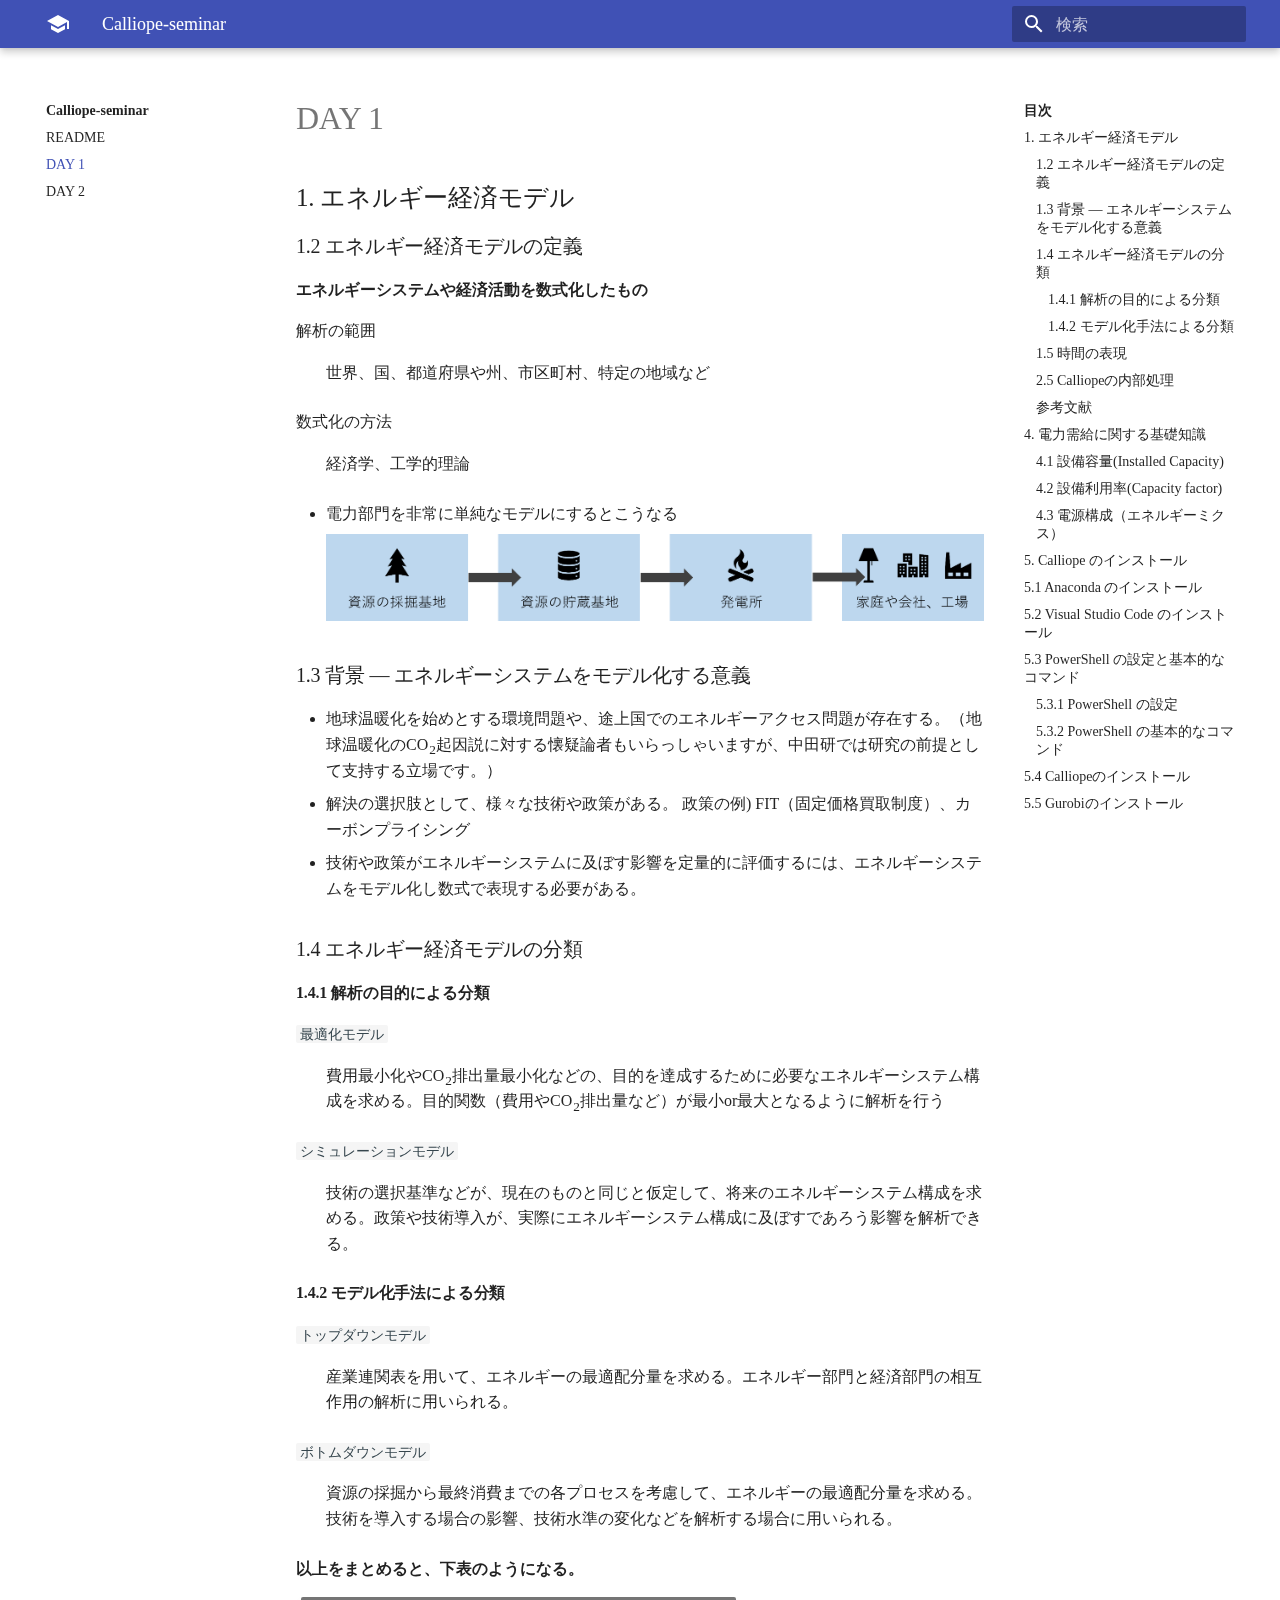
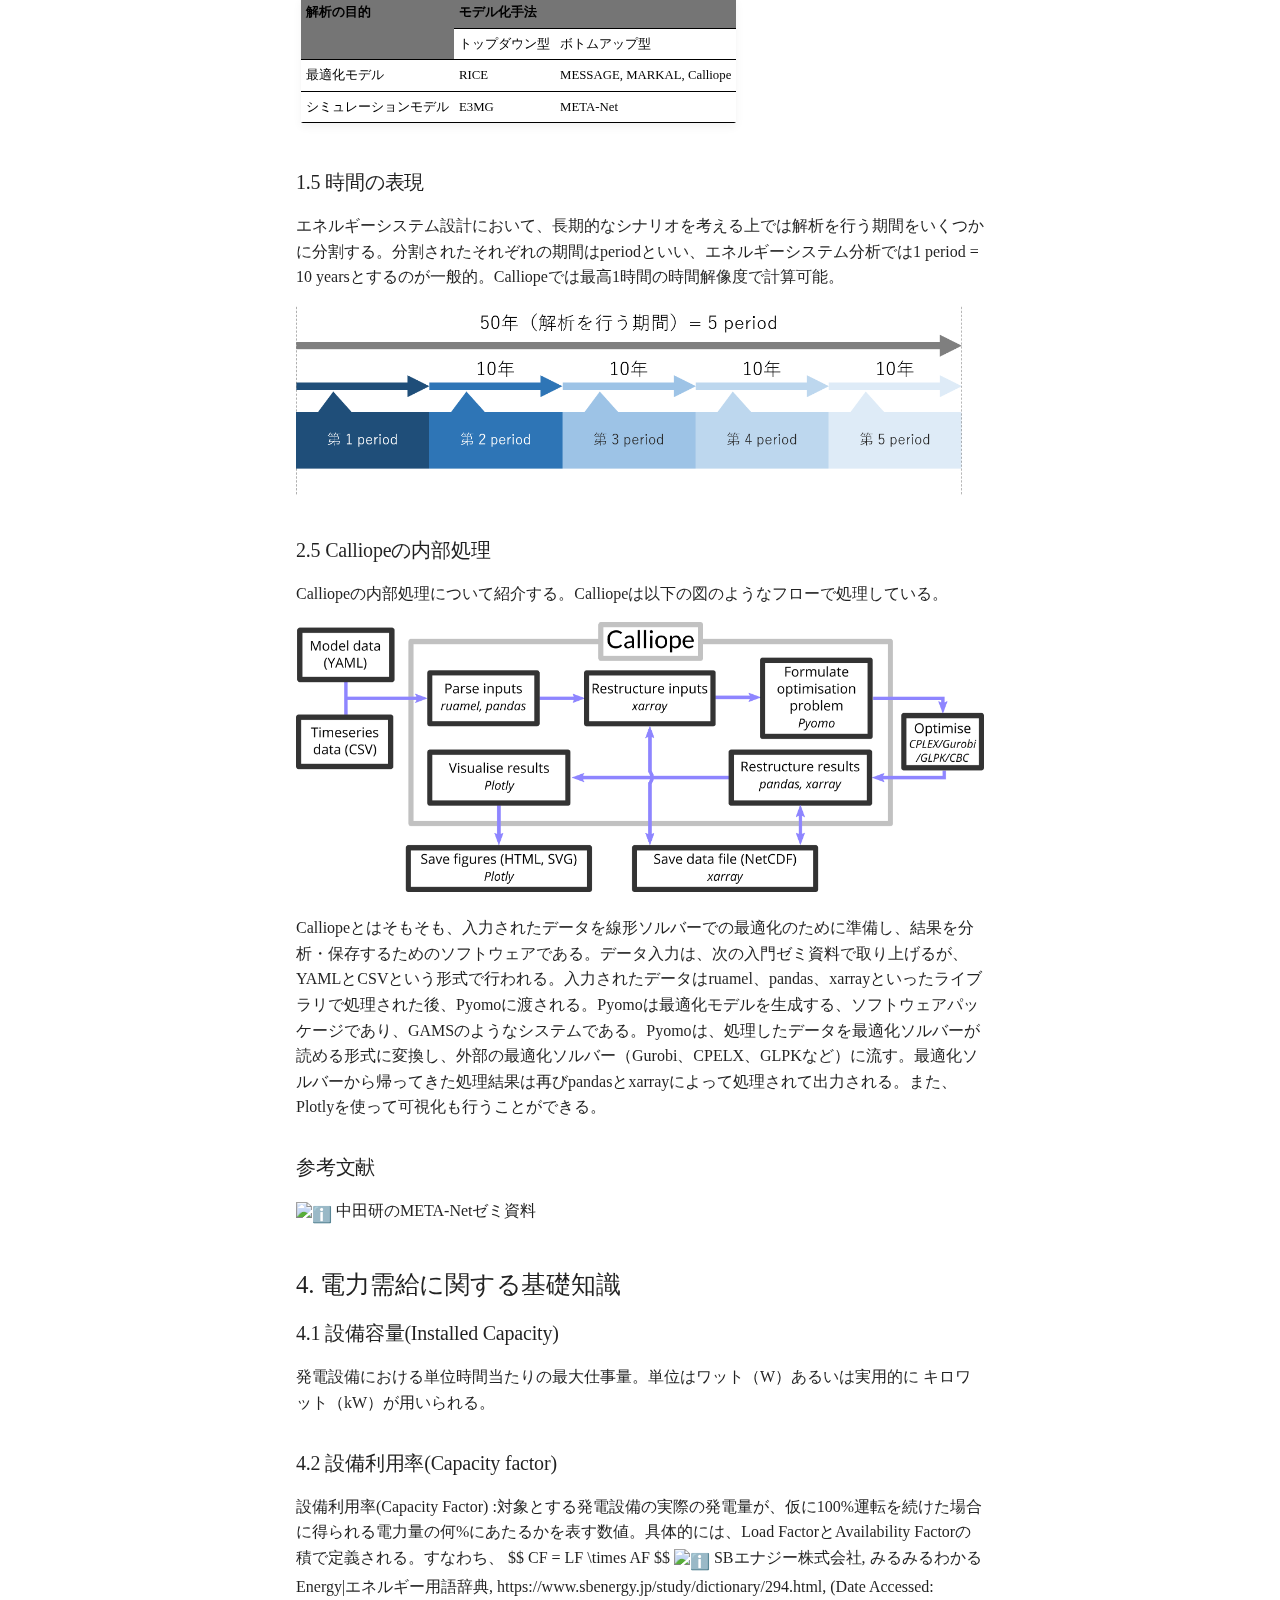
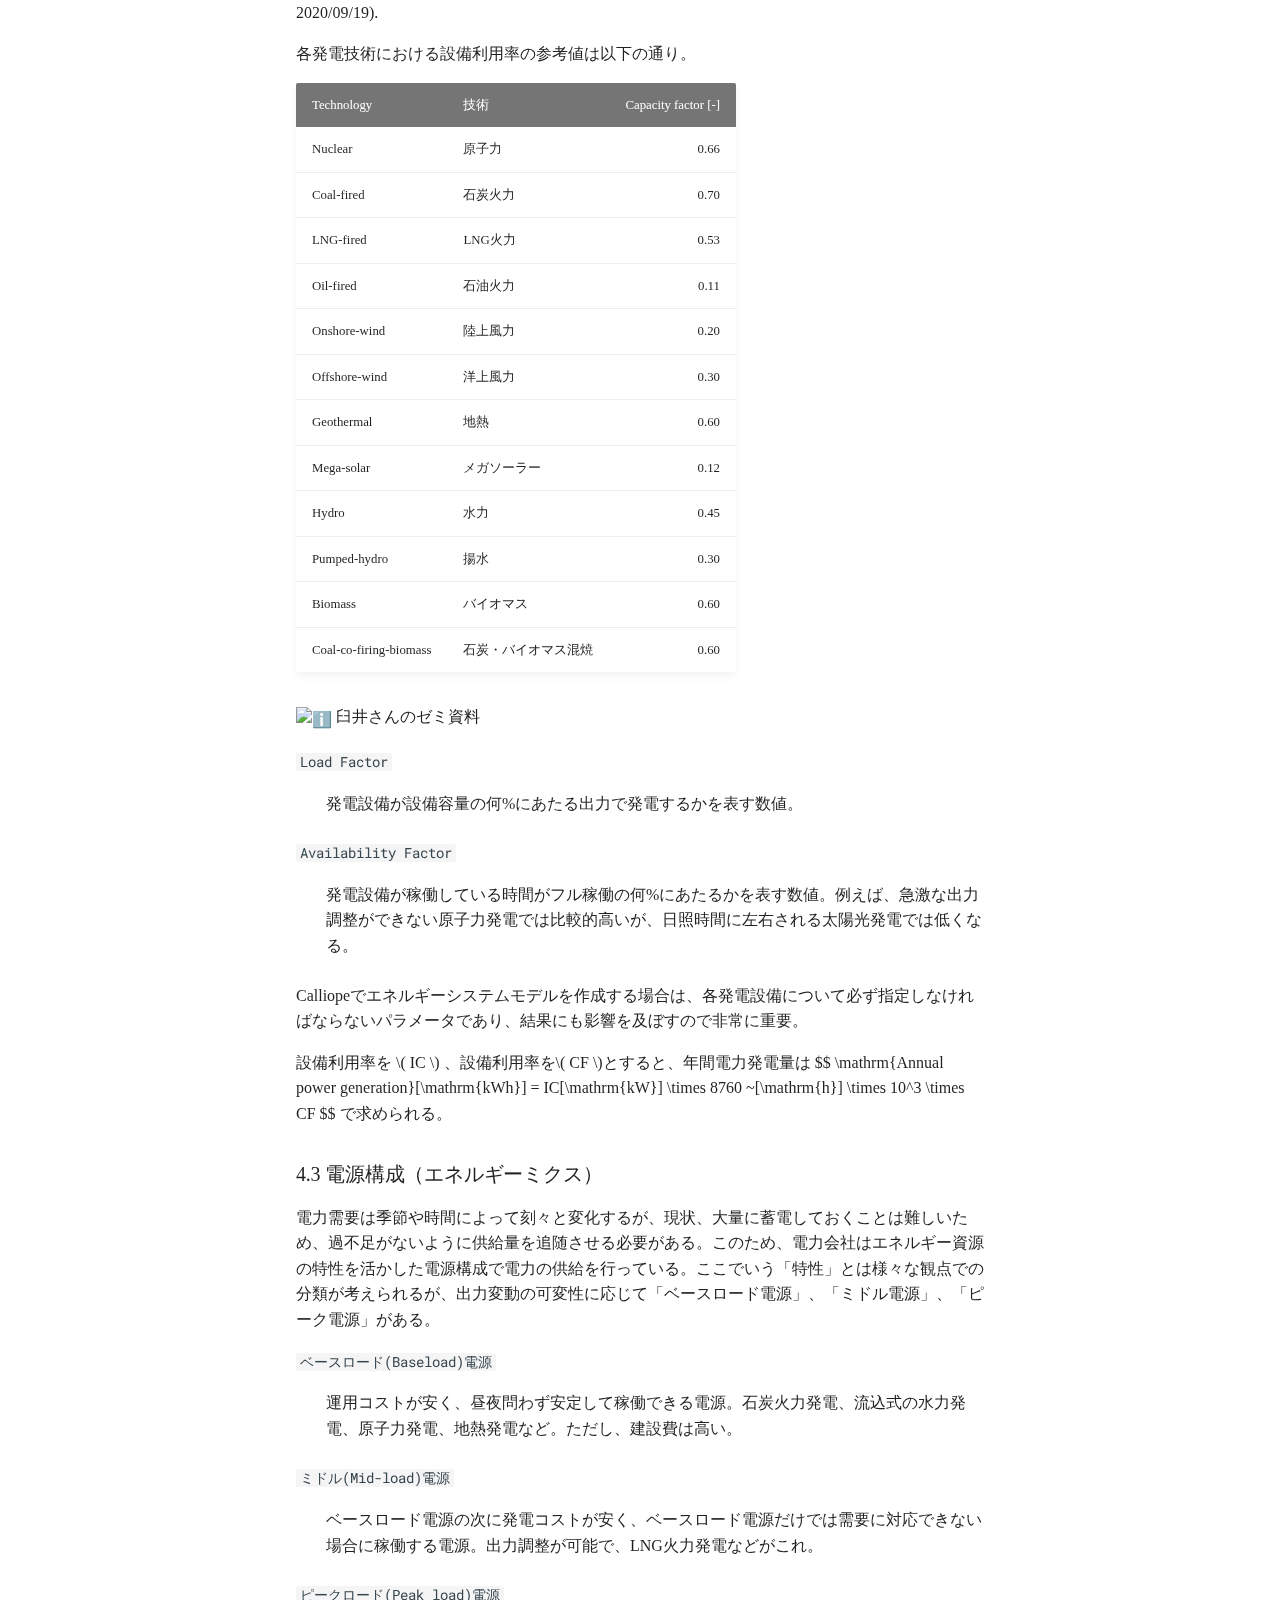
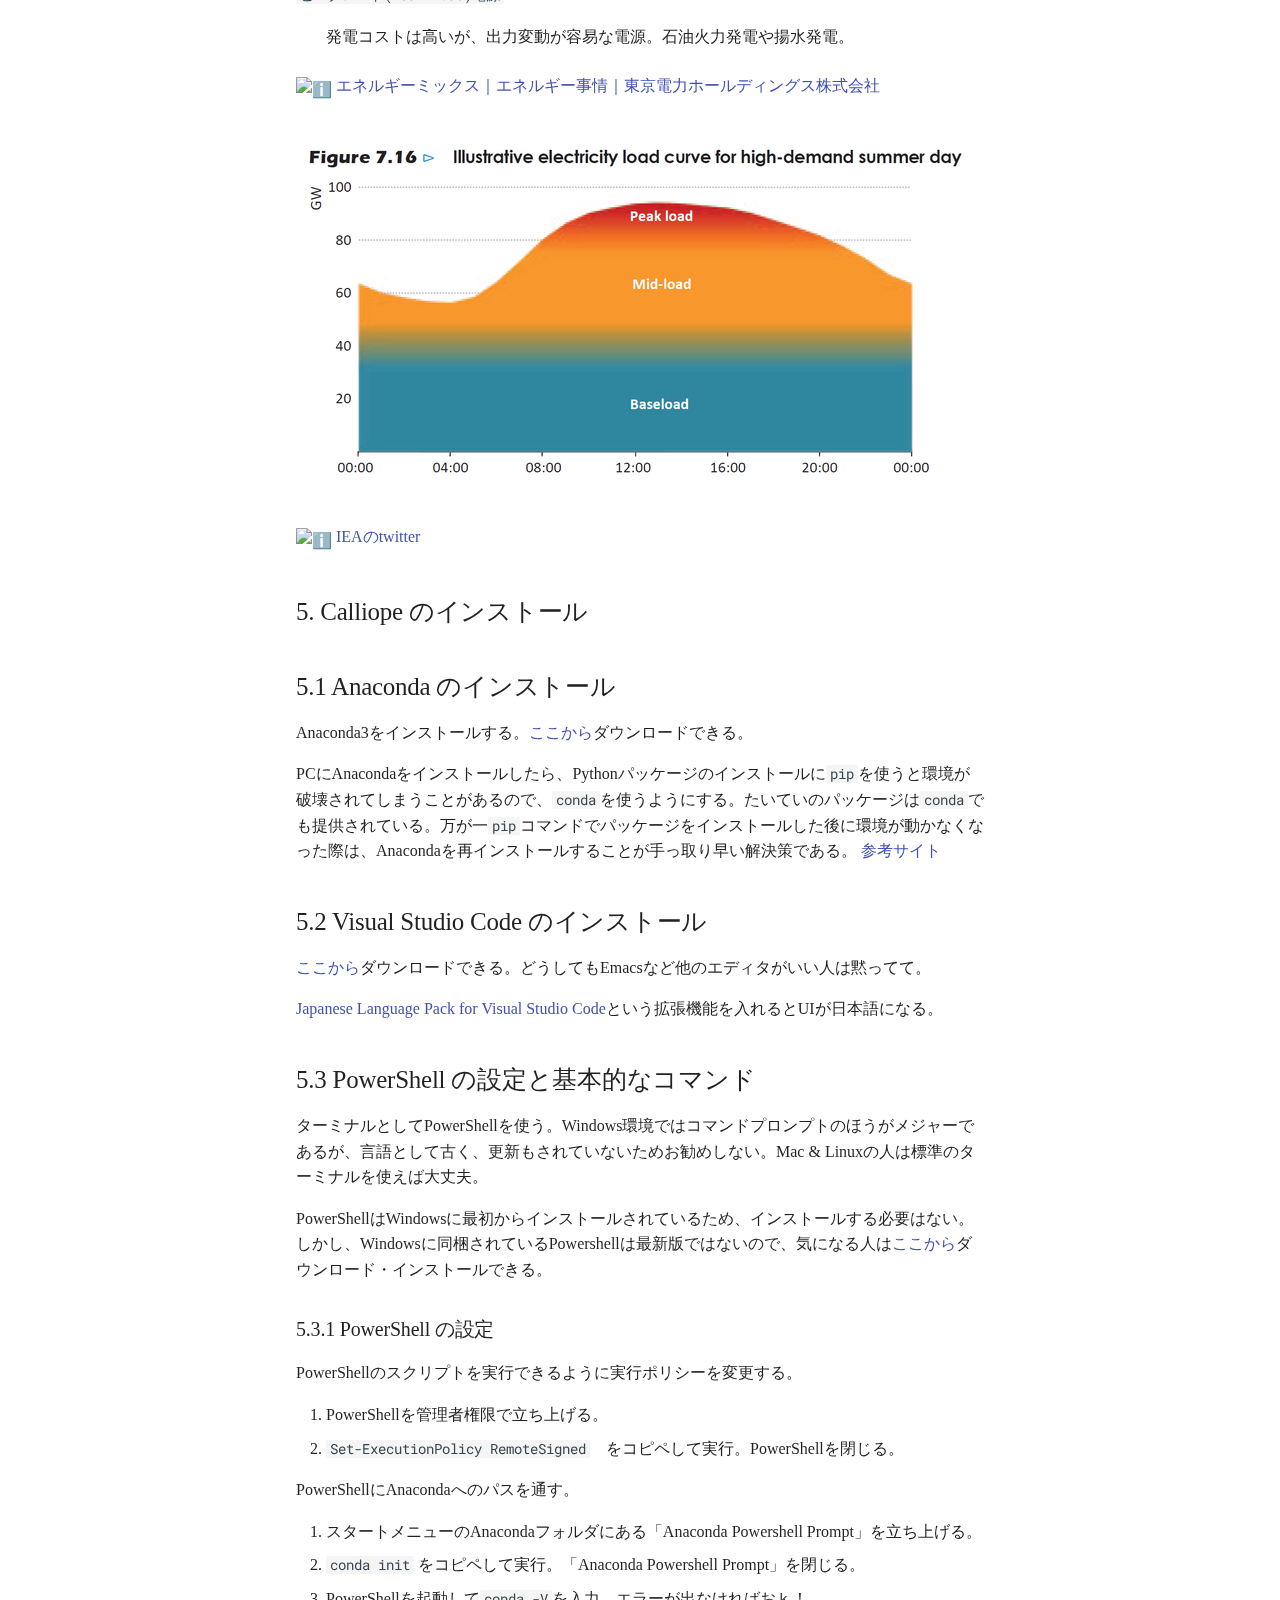
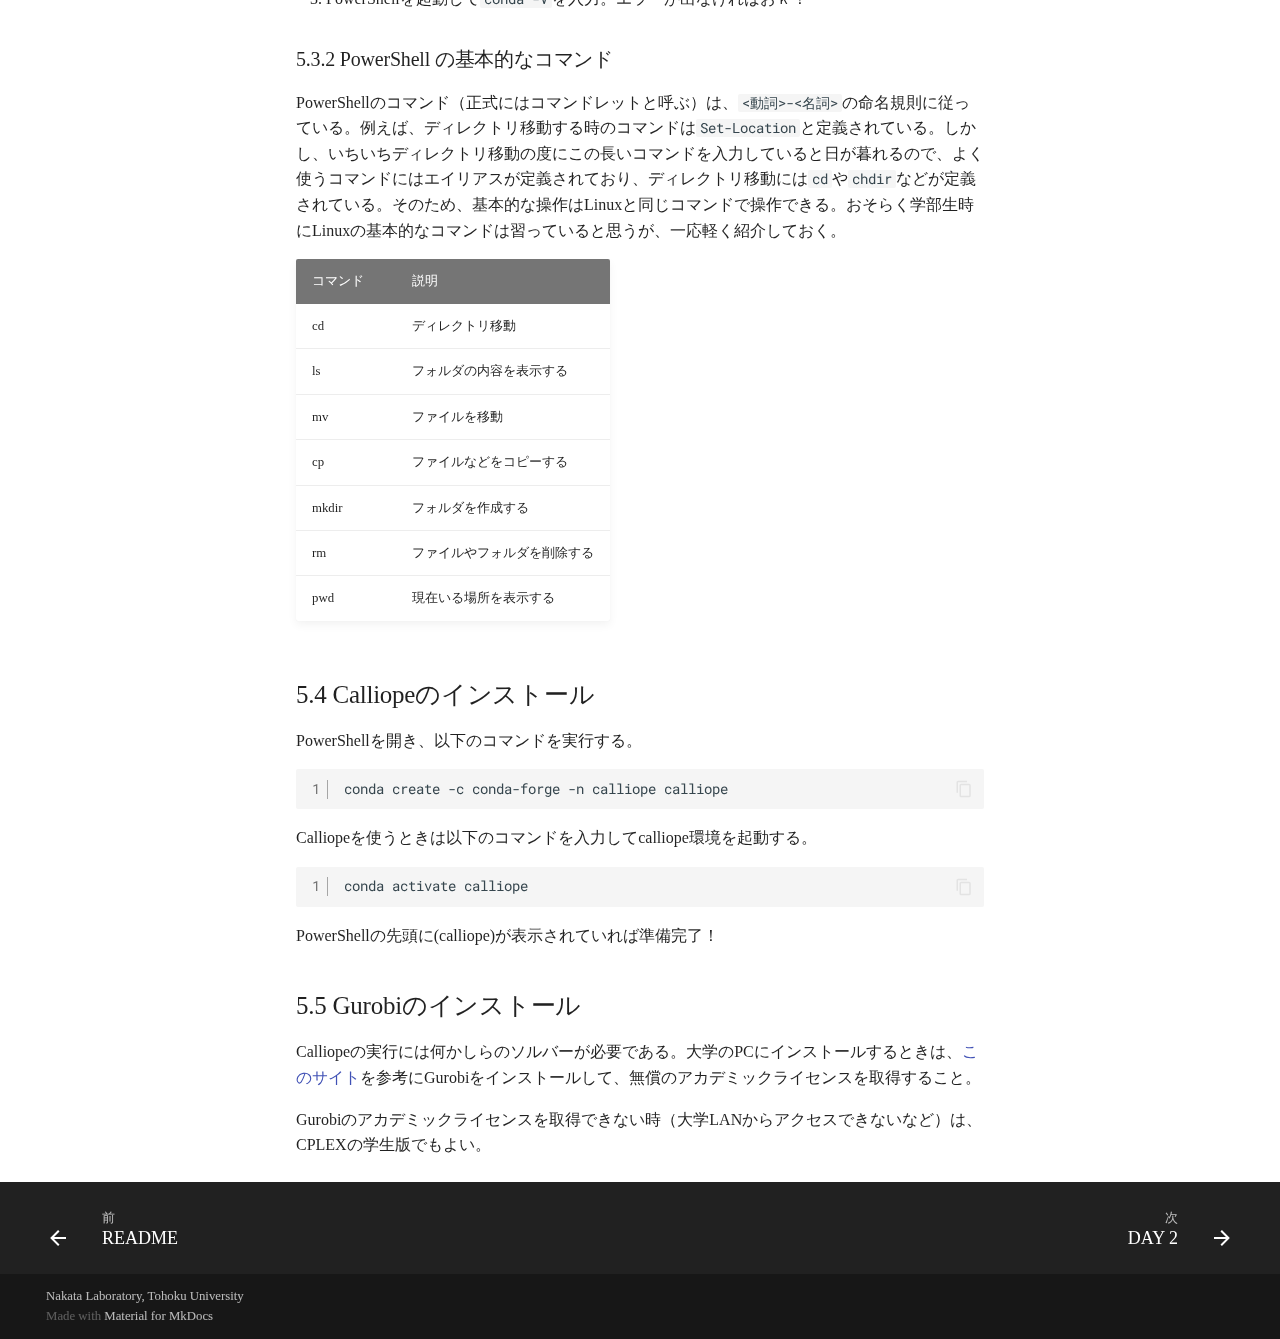
==== commit 0837801c: "Deployed b878ec9 with MkDocs version: 1.1.2" ====
--- a/chapter_1/index.html
+++ b/chapter_1/index.html
@@ -812,9 +812,9 @@
 </table>
 <p><img alt="ℹ️" class="emojione" src="https://cdnjs.cloudflare.com/ajax/libs/emojione/2.2.7/assets/svg/2139.svg" title=":information_source:" /> 臼井さんのゼミ資料</p>
 <dl>
-<dt>Load Factor</dt>
+<dt><code>Load Factor</code></dt>
 <dd>発電設備が設備容量の何%にあたる出力で発電するかを表す数値。</dd>
-<dt>Availability Factor</dt>
+<dt><code>Availability Factor</code></dt>
 <dd>発電設備が稼働している時間がフル稼働の何%にあたるかを表す数値。例えば、急激な出力調整ができない原子力発電では比較的高いが、日照時間に左右される太陽光発電では低くなる。</dd>
 </dl>
 <p>Calliopeでエネルギーシステムモデルを作成する場合は、各発電設備について必ず指定しなければならないパラメータであり、結果にも影響を及ぼすので非常に重要。</p>
@@ -826,11 +826,11 @@
 <h3 id="43">4.3 電源構成（エネルギーミクス）</h3>
 <p>電力需要は季節や時間によって刻々と変化するが、現状、大量に蓄電しておくことは難しいため、過不足がないように供給量を追随させる必要がある。このため、電力会社はエネルギー資源の特性を活かした電源構成で電力の供給を行っている。ここでいう「特性」とは様々な観点での分類が考えられるが、出力変動の可変性に応じて「ベースロード電源」、「ミドル電源」、「ピーク電源」がある。</p>
 <dl>
-<dt>ベースロード(Baseload)電源</dt>
+<dt><code>ベースロード(Baseload)電源</code></dt>
 <dd>運用コストが安く、昼夜問わず安定して稼働できる電源。石炭火力発電、流込式の水力発電、原子力発電、地熱発電など。ただし、建設費は高い。</dd>
-<dt>ミドル(Mid-load)電源</dt>
+<dt><code>ミドル(Mid-load)電源</code></dt>
 <dd>ベースロード電源の次に発電コストが安く、ベースロード電源だけでは需要に対応できない場合に稼働する電源。出力調整が可能で、LNG火力発電などがこれ。</dd>
-<dt>ピークロード(Peak load)電源</dt>
+<dt><code>ピークロード(Peak load)電源</code></dt>
 <dd>発電コストは高いが、出力変動が容易な電源。石油火力発電や揚水発電。</dd>
 </dl>
 <p><img alt="ℹ️" class="emojione" src="https://cdnjs.cloudflare.com/ajax/libs/emojione/2.2.7/assets/svg/2139.svg" title=":information_source:" /> <a href="https://www.tepco.co.jp/electricity/energy_situation/bestmix.html">エネルギーミックス｜エネルギー事情｜東京電力ホールディングス株式会社</a></p>
@@ -840,10 +840,6 @@
 <h2 id="51-anaconda">5.1 Anaconda のインストール</h2>
 <p>Anaconda3をインストールする。<a href="https://www.anaconda.com/products/individual">ここから</a>ダウンロードできる。</p>
 <p>PCにAnacondaをインストールしたら、Pythonパッケージのインストールに<code>pip</code>を使うと環境が破壊されてしまうことがあるので、<code>conda</code>を使うようにする。たいていのパッケージは<code>conda</code>でも提供されている。万が一<code>pip</code>コマンドでパッケージをインストールした後に環境が動かなくなった際は、Anacondaを再インストールすることが手っ取り早い解決策である。 <a href="http://onoz000.hatenablog.com/entry/2018/02/11/142347">参考サイト</a></p>
-<div class="admonition warning">
-<p class="admonition-title">Warning</p>
-<p>とか言ってこの文章をビルドしているmkdocsパッケージはpipでしかインストールできない</p>
-</div>
 <h2 id="52-visual-studio-code">5.2 Visual Studio Code のインストール</h2>
 <p><a href="https://code.visualstudio.com/">ここから</a>ダウンロードできる。どうしてもEmacsなど他のエディタがいい人は黙ってて。</p>
 <p><a href="https://marketplace.visualstudio.com/items?itemName=MS-CEINTL.vscode-language-pack-ja">Japanese Language Pack for Visual Studio Code</a>という拡張機能を入れるとUIが日本語になる。</p>
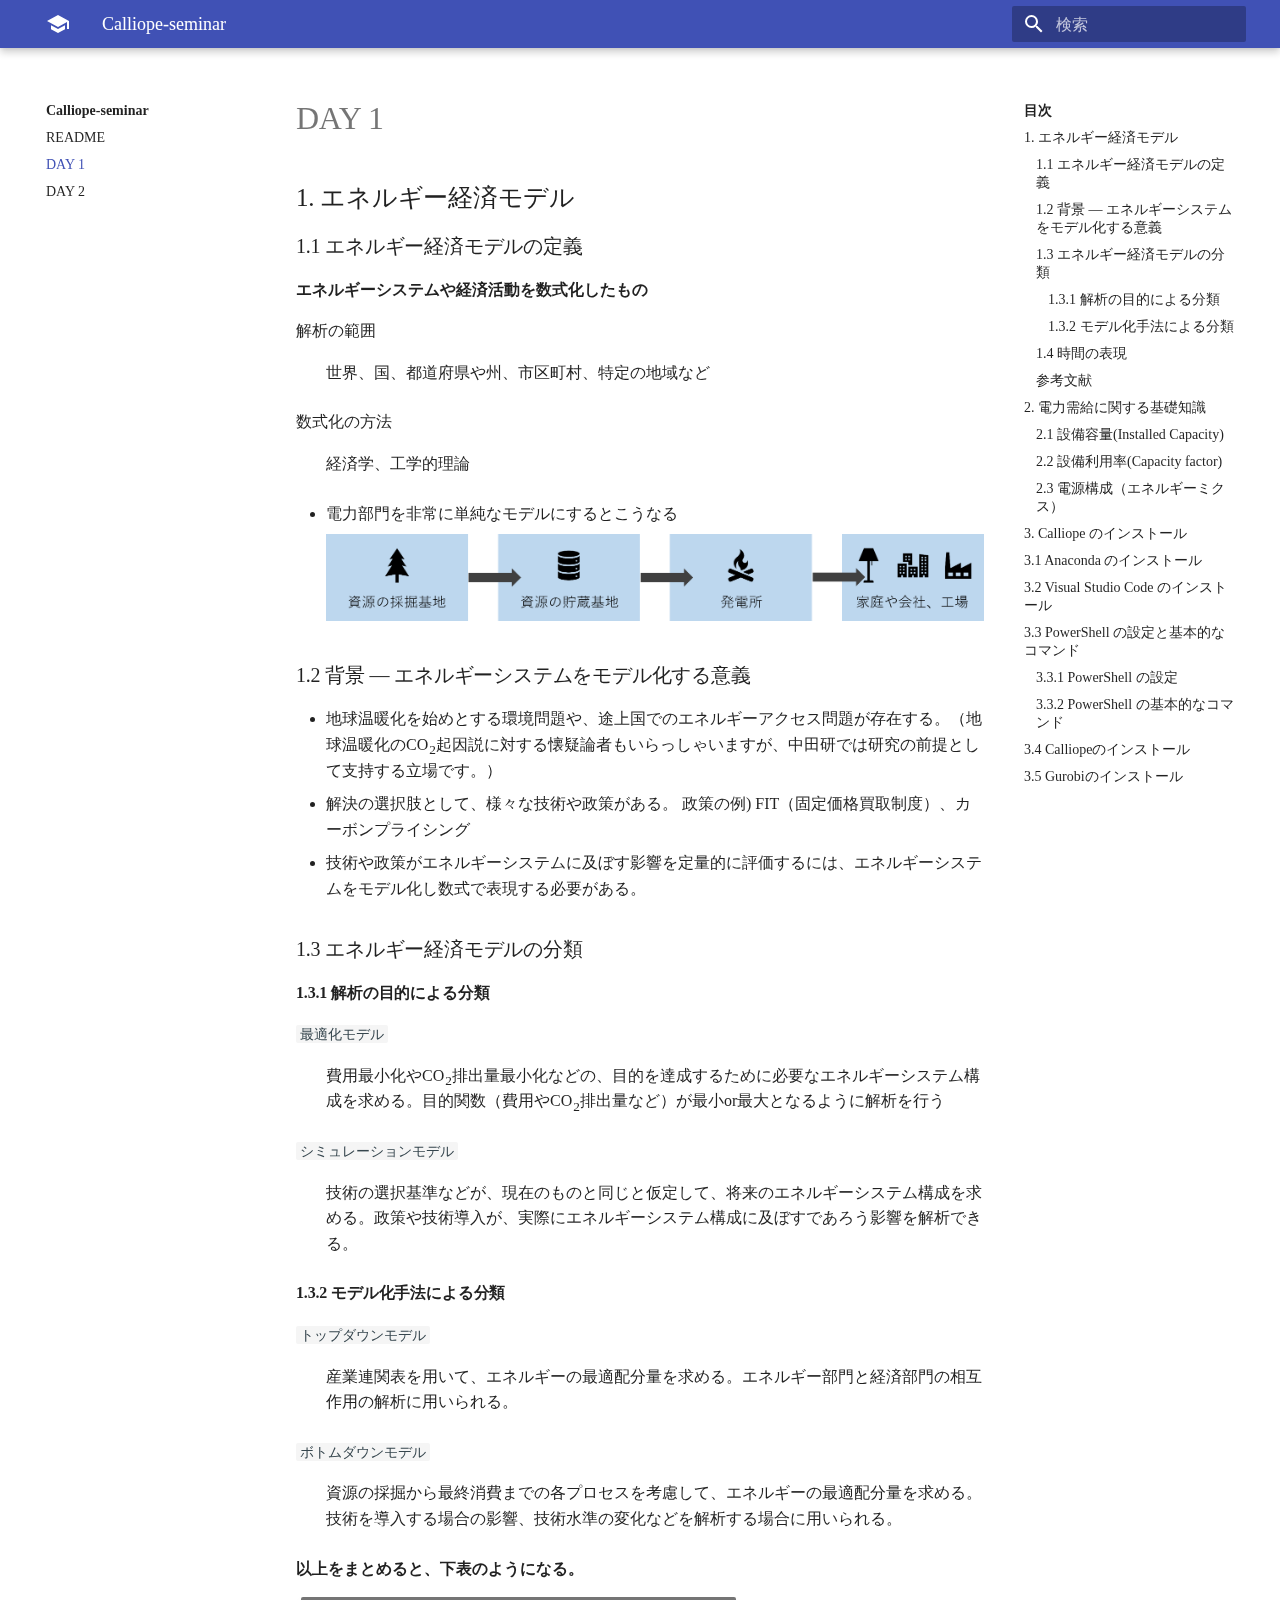
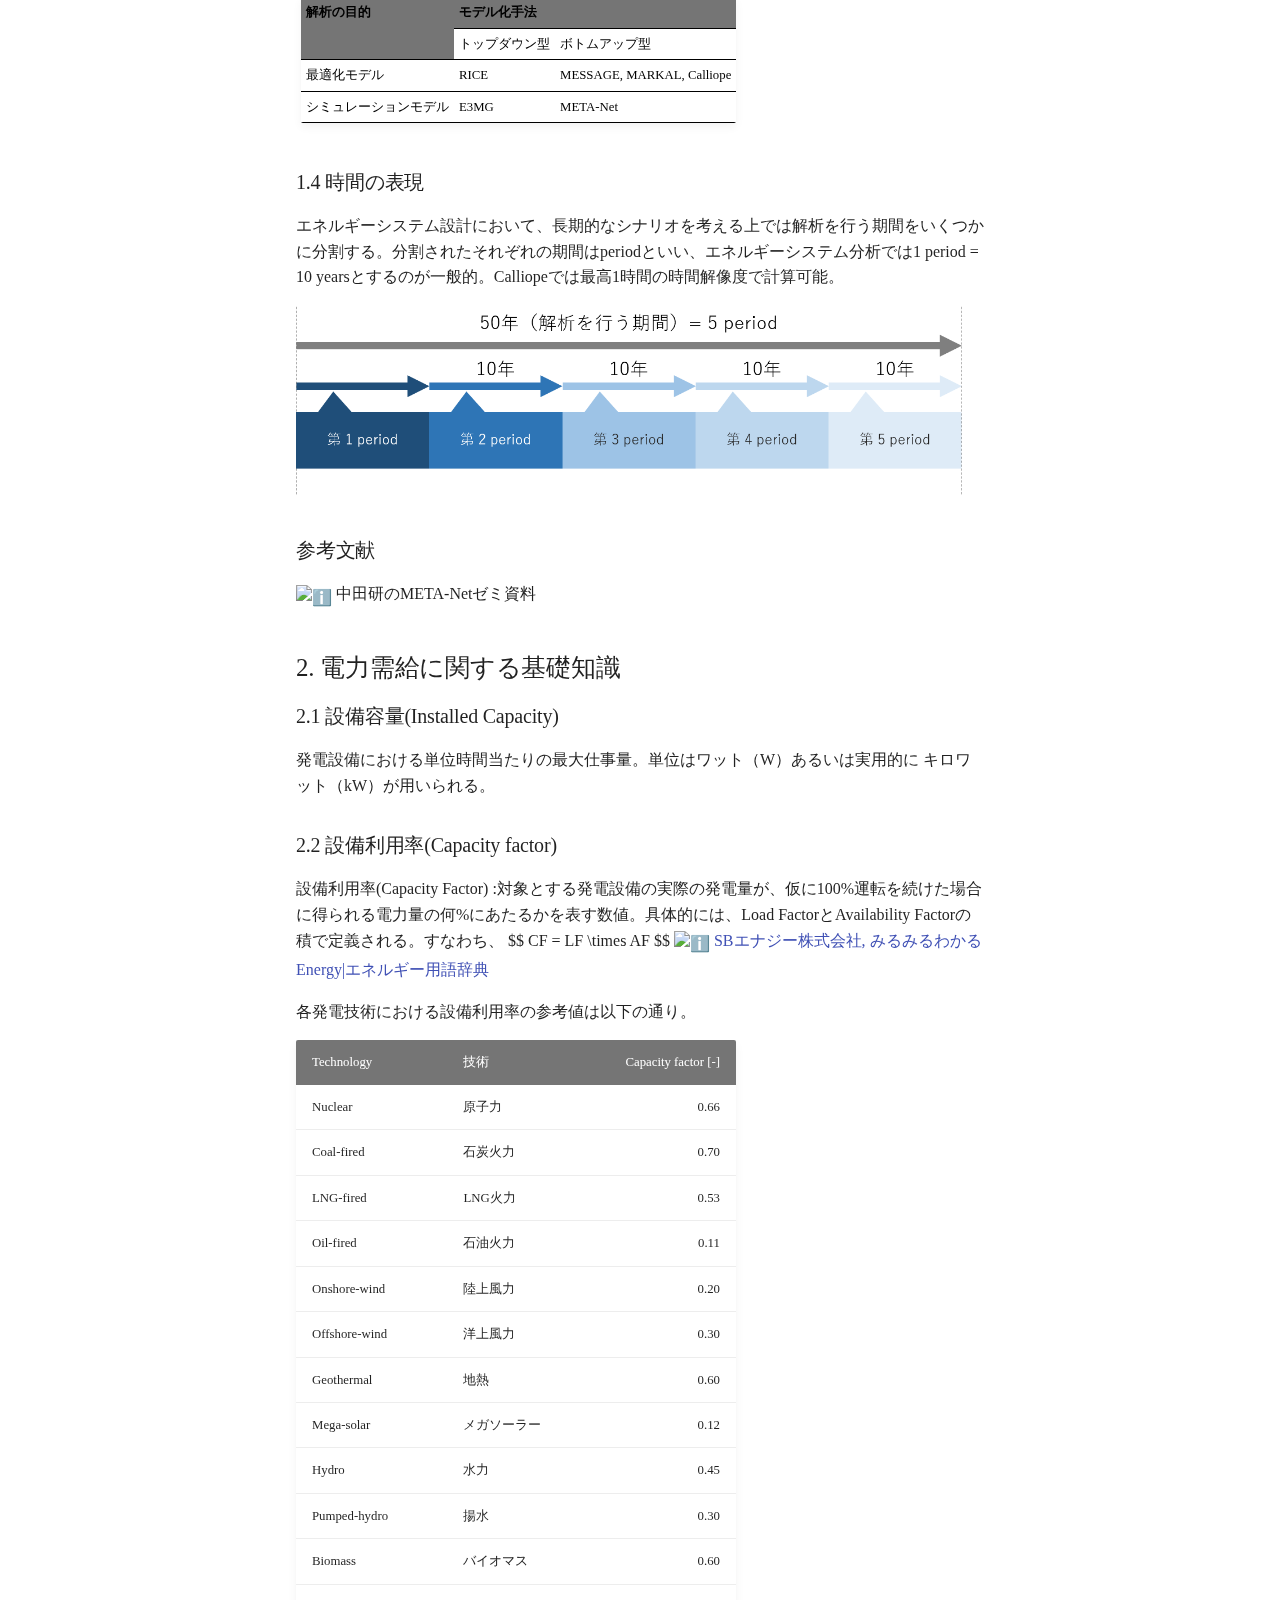
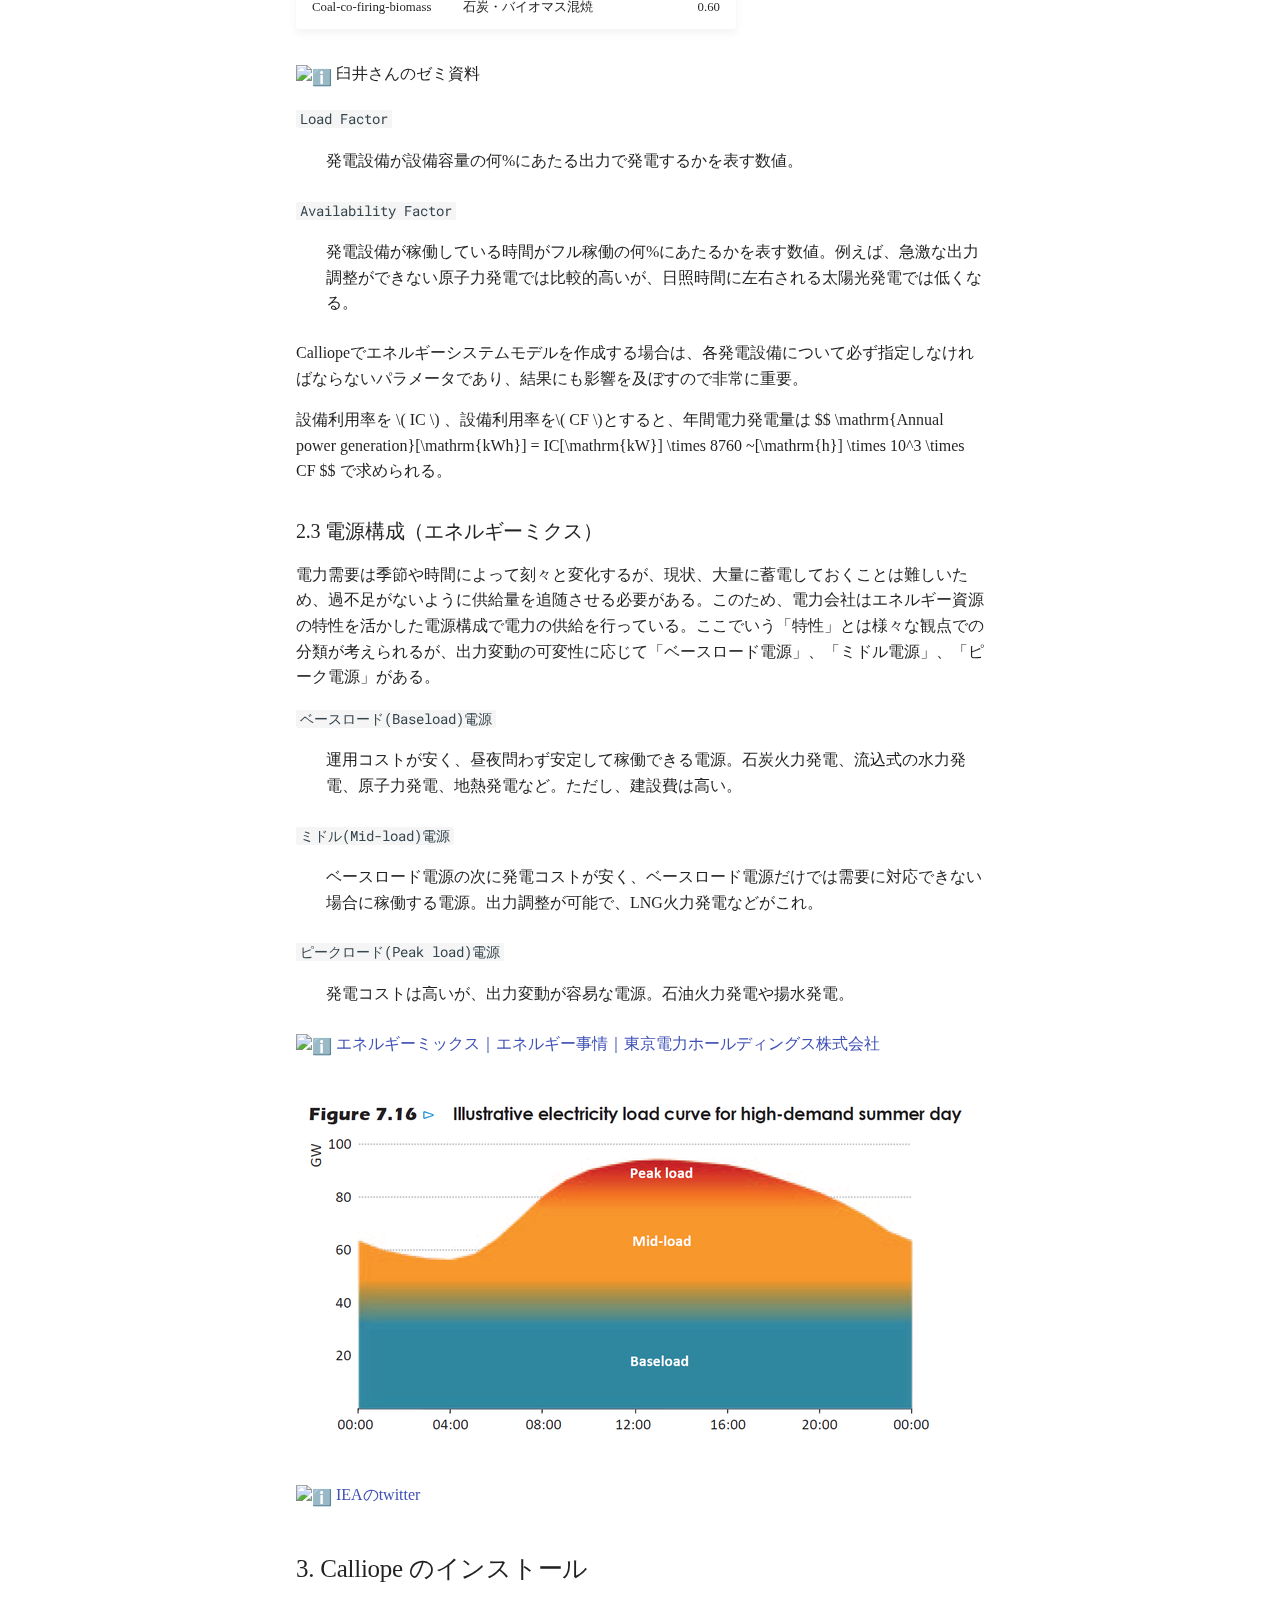
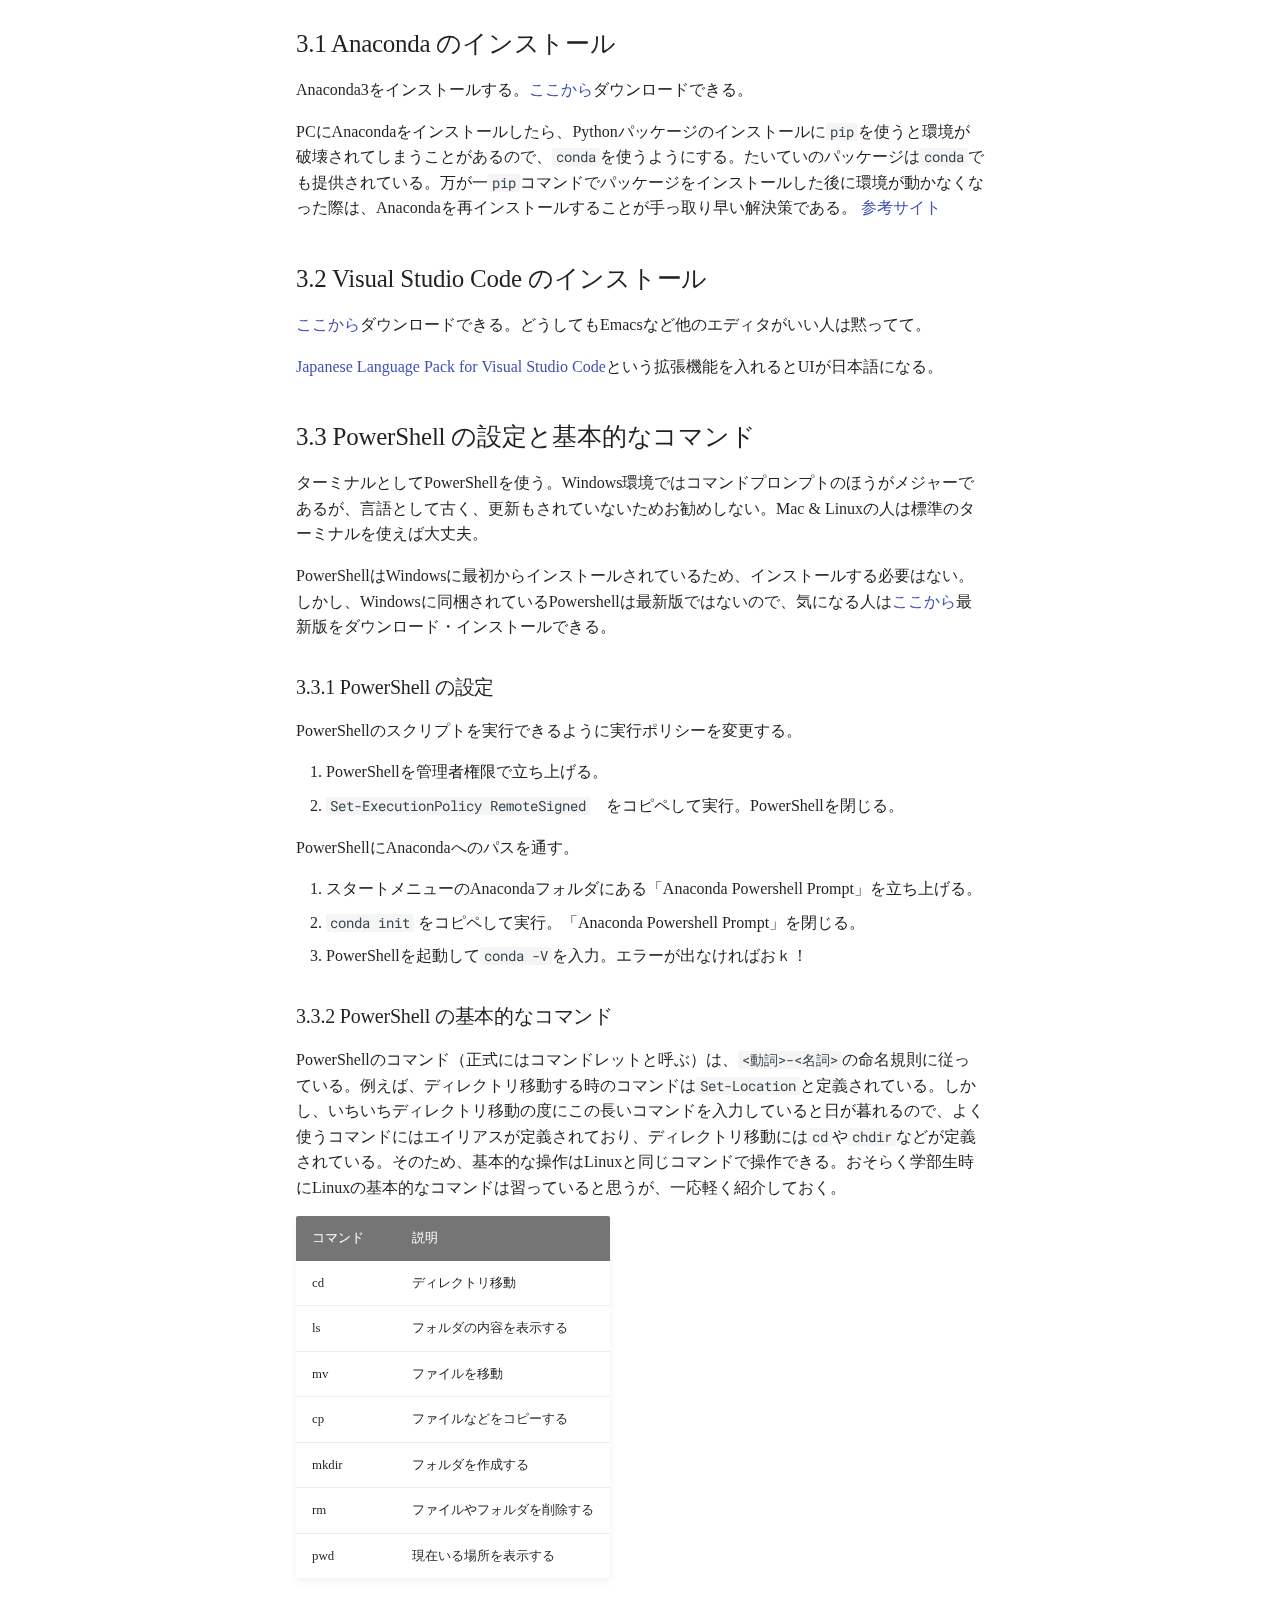
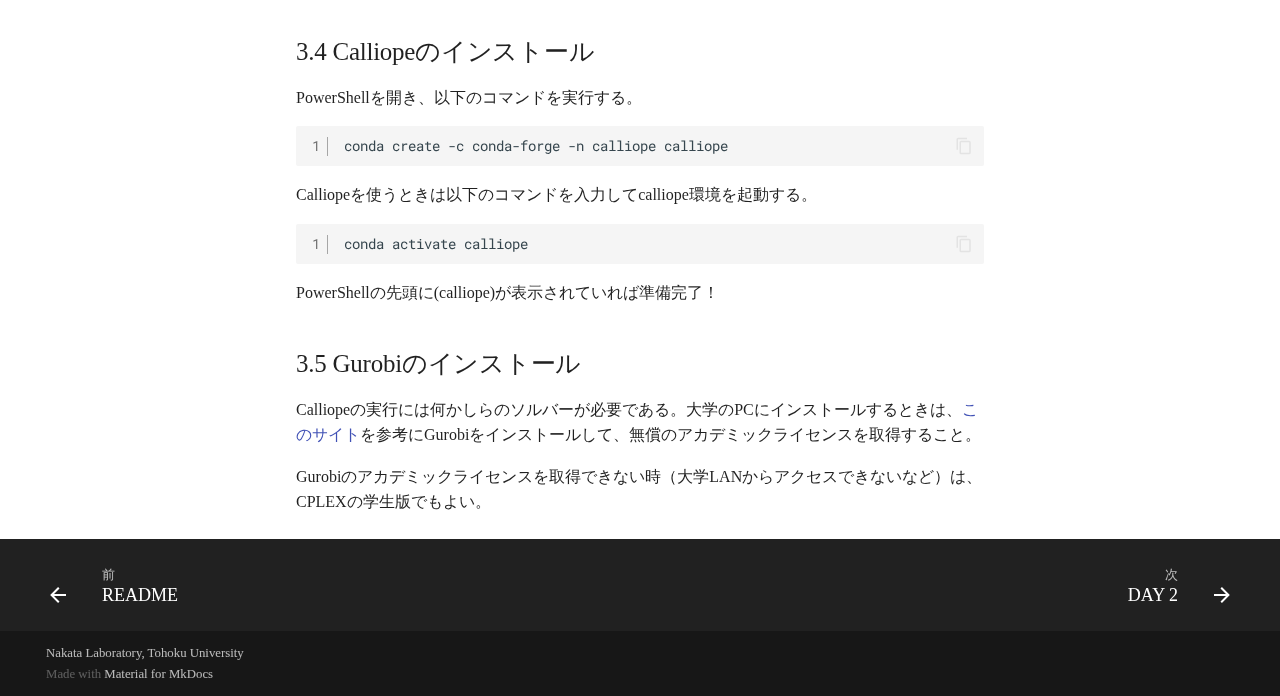
==== commit 108d2391: "Deployed a3be0b6 with MkDocs version: 1.1.2" ====
--- a/chapter_1/index.html
+++ b/chapter_1/index.html
@@ -214,37 +214,37 @@
       <ul class="md-nav__list">
         
           <li class="md-nav__item">
+  <a href="#11" class="md-nav__link">
+    1.1 エネルギー経済モデルの定義
+  </a>
+  
+</li>
+        
+          <li class="md-nav__item">
   <a href="#12" class="md-nav__link">
-    1.2 エネルギー経済モデルの定義
+    1.2 背景 &mdash; エネルギーシステムをモデル化する意義
   </a>
   
 </li>
         
           <li class="md-nav__item">
   <a href="#13" class="md-nav__link">
-    1.3 背景 &mdash; エネルギーシステムをモデル化する意義
-  </a>
-  
-</li>
-        
-          <li class="md-nav__item">
-  <a href="#14" class="md-nav__link">
-    1.4 エネルギー経済モデルの分類
-  </a>
-  
-    <nav class="md-nav" aria-label="1.4 エネルギー経済モデルの分類">
+    1.3 エネルギー経済モデルの分類
+  </a>
+  
+    <nav class="md-nav" aria-label="1.3 エネルギー経済モデルの分類">
       <ul class="md-nav__list">
         
           <li class="md-nav__item">
-  <a href="#141" class="md-nav__link">
-    1.4.1 解析の目的による分類
-  </a>
-  
-</li>
-        
-          <li class="md-nav__item">
-  <a href="#142" class="md-nav__link">
-    1.4.2 モデル化手法による分類
+  <a href="#131" class="md-nav__link">
+    1.3.1 解析の目的による分類
+  </a>
+  
+</li>
+        
+          <li class="md-nav__item">
+  <a href="#132" class="md-nav__link">
+    1.3.2 モデル化手法による分類
   </a>
   
 </li>
@@ -255,15 +255,8 @@
 </li>
         
           <li class="md-nav__item">
-  <a href="#15" class="md-nav__link">
-    1.5 時間の表現
-  </a>
-  
-</li>
-        
-          <li class="md-nav__item">
-  <a href="#25-calliope" class="md-nav__link">
-    2.5 Calliopeの内部処理
+  <a href="#14" class="md-nav__link">
+    1.4 時間の表現
   </a>
   
 </li>
@@ -281,30 +274,30 @@
 </li>
       
         <li class="md-nav__item">
-  <a href="#4" class="md-nav__link">
-    4. 電力需給に関する基礎知識
-  </a>
-  
-    <nav class="md-nav" aria-label="4. 電力需給に関する基礎知識">
+  <a href="#2" class="md-nav__link">
+    2. 電力需給に関する基礎知識
+  </a>
+  
+    <nav class="md-nav" aria-label="2. 電力需給に関する基礎知識">
       <ul class="md-nav__list">
         
           <li class="md-nav__item">
-  <a href="#41-installed-capacity" class="md-nav__link">
-    4.1 設備容量(Installed Capacity)
-  </a>
-  
-</li>
-        
-          <li class="md-nav__item">
-  <a href="#42-capacity-factor" class="md-nav__link">
-    4.2 設備利用率(Capacity factor)
-  </a>
-  
-</li>
-        
-          <li class="md-nav__item">
-  <a href="#43" class="md-nav__link">
-    4.3 電源構成（エネルギーミクス）
+  <a href="#21-installed-capacity" class="md-nav__link">
+    2.1 設備容量(Installed Capacity)
+  </a>
+  
+</li>
+        
+          <li class="md-nav__item">
+  <a href="#22-capacity-factor" class="md-nav__link">
+    2.2 設備利用率(Capacity factor)
+  </a>
+  
+</li>
+        
+          <li class="md-nav__item">
+  <a href="#23" class="md-nav__link">
+    2.3 電源構成（エネルギーミクス）
   </a>
   
 </li>
@@ -315,44 +308,44 @@
 </li>
       
         <li class="md-nav__item">
-  <a href="#5-calliope" class="md-nav__link">
-    5. Calliope のインストール
-  </a>
-  
-</li>
-      
-        <li class="md-nav__item">
-  <a href="#51-anaconda" class="md-nav__link">
-    5.1 Anaconda のインストール
-  </a>
-  
-</li>
-      
-        <li class="md-nav__item">
-  <a href="#52-visual-studio-code" class="md-nav__link">
-    5.2 Visual Studio Code のインストール
-  </a>
-  
-</li>
-      
-        <li class="md-nav__item">
-  <a href="#53-powershell" class="md-nav__link">
-    5.3 PowerShell の設定と基本的なコマンド
-  </a>
-  
-    <nav class="md-nav" aria-label="5.3 PowerShell の設定と基本的なコマンド">
+  <a href="#3-calliope" class="md-nav__link">
+    3. Calliope のインストール
+  </a>
+  
+</li>
+      
+        <li class="md-nav__item">
+  <a href="#31-anaconda" class="md-nav__link">
+    3.1 Anaconda のインストール
+  </a>
+  
+</li>
+      
+        <li class="md-nav__item">
+  <a href="#32-visual-studio-code" class="md-nav__link">
+    3.2 Visual Studio Code のインストール
+  </a>
+  
+</li>
+      
+        <li class="md-nav__item">
+  <a href="#33-powershell" class="md-nav__link">
+    3.3 PowerShell の設定と基本的なコマンド
+  </a>
+  
+    <nav class="md-nav" aria-label="3.3 PowerShell の設定と基本的なコマンド">
       <ul class="md-nav__list">
         
           <li class="md-nav__item">
-  <a href="#531-powershell" class="md-nav__link">
-    5.3.1 PowerShell の設定
-  </a>
-  
-</li>
-        
-          <li class="md-nav__item">
-  <a href="#532-powershell" class="md-nav__link">
-    5.3.2 PowerShell の基本的なコマンド
+  <a href="#331-powershell" class="md-nav__link">
+    3.3.1 PowerShell の設定
+  </a>
+  
+</li>
+        
+          <li class="md-nav__item">
+  <a href="#332-powershell" class="md-nav__link">
+    3.3.2 PowerShell の基本的なコマンド
   </a>
   
 </li>
@@ -363,15 +356,15 @@
 </li>
       
         <li class="md-nav__item">
-  <a href="#54-calliope" class="md-nav__link">
-    5.4 Calliopeのインストール
-  </a>
-  
-</li>
-      
-        <li class="md-nav__item">
-  <a href="#55-gurobi" class="md-nav__link">
-    5.5 Gurobiのインストール
+  <a href="#34-calliope" class="md-nav__link">
+    3.4 Calliopeのインストール
+  </a>
+  
+</li>
+      
+        <li class="md-nav__item">
+  <a href="#35-gurobi" class="md-nav__link">
+    3.5 Gurobiのインストール
   </a>
   
 </li>
@@ -427,37 +420,37 @@
       <ul class="md-nav__list">
         
           <li class="md-nav__item">
+  <a href="#11" class="md-nav__link">
+    1.1 エネルギー経済モデルの定義
+  </a>
+  
+</li>
+        
+          <li class="md-nav__item">
   <a href="#12" class="md-nav__link">
-    1.2 エネルギー経済モデルの定義
+    1.2 背景 &mdash; エネルギーシステムをモデル化する意義
   </a>
   
 </li>
         
           <li class="md-nav__item">
   <a href="#13" class="md-nav__link">
-    1.3 背景 &mdash; エネルギーシステムをモデル化する意義
-  </a>
-  
-</li>
-        
-          <li class="md-nav__item">
-  <a href="#14" class="md-nav__link">
-    1.4 エネルギー経済モデルの分類
-  </a>
-  
-    <nav class="md-nav" aria-label="1.4 エネルギー経済モデルの分類">
+    1.3 エネルギー経済モデルの分類
+  </a>
+  
+    <nav class="md-nav" aria-label="1.3 エネルギー経済モデルの分類">
       <ul class="md-nav__list">
         
           <li class="md-nav__item">
-  <a href="#141" class="md-nav__link">
-    1.4.1 解析の目的による分類
-  </a>
-  
-</li>
-        
-          <li class="md-nav__item">
-  <a href="#142" class="md-nav__link">
-    1.4.2 モデル化手法による分類
+  <a href="#131" class="md-nav__link">
+    1.3.1 解析の目的による分類
+  </a>
+  
+</li>
+        
+          <li class="md-nav__item">
+  <a href="#132" class="md-nav__link">
+    1.3.2 モデル化手法による分類
   </a>
   
 </li>
@@ -468,15 +461,8 @@
 </li>
         
           <li class="md-nav__item">
-  <a href="#15" class="md-nav__link">
-    1.5 時間の表現
-  </a>
-  
-</li>
-        
-          <li class="md-nav__item">
-  <a href="#25-calliope" class="md-nav__link">
-    2.5 Calliopeの内部処理
+  <a href="#14" class="md-nav__link">
+    1.4 時間の表現
   </a>
   
 </li>
@@ -494,30 +480,30 @@
 </li>
       
         <li class="md-nav__item">
-  <a href="#4" class="md-nav__link">
-    4. 電力需給に関する基礎知識
-  </a>
-  
-    <nav class="md-nav" aria-label="4. 電力需給に関する基礎知識">
+  <a href="#2" class="md-nav__link">
+    2. 電力需給に関する基礎知識
+  </a>
+  
+    <nav class="md-nav" aria-label="2. 電力需給に関する基礎知識">
       <ul class="md-nav__list">
         
           <li class="md-nav__item">
-  <a href="#41-installed-capacity" class="md-nav__link">
-    4.1 設備容量(Installed Capacity)
-  </a>
-  
-</li>
-        
-          <li class="md-nav__item">
-  <a href="#42-capacity-factor" class="md-nav__link">
-    4.2 設備利用率(Capacity factor)
-  </a>
-  
-</li>
-        
-          <li class="md-nav__item">
-  <a href="#43" class="md-nav__link">
-    4.3 電源構成（エネルギーミクス）
+  <a href="#21-installed-capacity" class="md-nav__link">
+    2.1 設備容量(Installed Capacity)
+  </a>
+  
+</li>
+        
+          <li class="md-nav__item">
+  <a href="#22-capacity-factor" class="md-nav__link">
+    2.2 設備利用率(Capacity factor)
+  </a>
+  
+</li>
+        
+          <li class="md-nav__item">
+  <a href="#23" class="md-nav__link">
+    2.3 電源構成（エネルギーミクス）
   </a>
   
 </li>
@@ -528,44 +514,44 @@
 </li>
       
         <li class="md-nav__item">
-  <a href="#5-calliope" class="md-nav__link">
-    5. Calliope のインストール
-  </a>
-  
-</li>
-      
-        <li class="md-nav__item">
-  <a href="#51-anaconda" class="md-nav__link">
-    5.1 Anaconda のインストール
-  </a>
-  
-</li>
-      
-        <li class="md-nav__item">
-  <a href="#52-visual-studio-code" class="md-nav__link">
-    5.2 Visual Studio Code のインストール
-  </a>
-  
-</li>
-      
-        <li class="md-nav__item">
-  <a href="#53-powershell" class="md-nav__link">
-    5.3 PowerShell の設定と基本的なコマンド
-  </a>
-  
-    <nav class="md-nav" aria-label="5.3 PowerShell の設定と基本的なコマンド">
+  <a href="#3-calliope" class="md-nav__link">
+    3. Calliope のインストール
+  </a>
+  
+</li>
+      
+        <li class="md-nav__item">
+  <a href="#31-anaconda" class="md-nav__link">
+    3.1 Anaconda のインストール
+  </a>
+  
+</li>
+      
+        <li class="md-nav__item">
+  <a href="#32-visual-studio-code" class="md-nav__link">
+    3.2 Visual Studio Code のインストール
+  </a>
+  
+</li>
+      
+        <li class="md-nav__item">
+  <a href="#33-powershell" class="md-nav__link">
+    3.3 PowerShell の設定と基本的なコマンド
+  </a>
+  
+    <nav class="md-nav" aria-label="3.3 PowerShell の設定と基本的なコマンド">
       <ul class="md-nav__list">
         
           <li class="md-nav__item">
-  <a href="#531-powershell" class="md-nav__link">
-    5.3.1 PowerShell の設定
-  </a>
-  
-</li>
-        
-          <li class="md-nav__item">
-  <a href="#532-powershell" class="md-nav__link">
-    5.3.2 PowerShell の基本的なコマンド
+  <a href="#331-powershell" class="md-nav__link">
+    3.3.1 PowerShell の設定
+  </a>
+  
+</li>
+        
+          <li class="md-nav__item">
+  <a href="#332-powershell" class="md-nav__link">
+    3.3.2 PowerShell の基本的なコマンド
   </a>
   
 </li>
@@ -576,15 +562,15 @@
 </li>
       
         <li class="md-nav__item">
-  <a href="#54-calliope" class="md-nav__link">
-    5.4 Calliopeのインストール
-  </a>
-  
-</li>
-      
-        <li class="md-nav__item">
-  <a href="#55-gurobi" class="md-nav__link">
-    5.5 Gurobiのインストール
+  <a href="#34-calliope" class="md-nav__link">
+    3.4 Calliopeのインストール
+  </a>
+  
+</li>
+      
+        <li class="md-nav__item">
+  <a href="#35-gurobi" class="md-nav__link">
+    3.5 Gurobiのインストール
   </a>
   
 </li>
@@ -607,7 +593,7 @@
                 
                 <h1 id="day-1">DAY 1</h1>
 <h2 id="1">1. エネルギー経済モデル</h2>
-<h3 id="12">1.2 エネルギー経済モデルの定義</h3>
+<h3 id="11">1.1 エネルギー経済モデルの定義</h3>
 <p><strong>エネルギーシステムや経済活動を数式化したもの</strong></p>
 <dl>
 <dt>解析の範囲</dt>
@@ -622,7 +608,7 @@
 <p><img alt="電力部門" src="../images/electricity_sector_model.png" title="電力システムの非常に単純なモデル" /></p>
 </li>
 </ul>
-<h3 id="13">1.3 背景 &mdash; エネルギーシステムをモデル化する意義</h3>
+<h3 id="12">1.2 背景 &mdash; エネルギーシステムをモデル化する意義</h3>
 <ul>
 <li>地球温暖化を始めとする環境問題や、途上国でのエネルギーアクセス問題が存在する。（地球温暖化のCO<sub>2</sub>起因説に対する懐疑論者もいらっしゃいますが、中田研では研究の前提として支持する立場です。）</li>
 <li>
@@ -633,15 +619,15 @@
 <p>技術や政策がエネルギーシステムに及ぼす影響を定量的に評価するには、エネルギーシステムをモデル化し数式で表現する必要がある。</p>
 </li>
 </ul>
-<h3 id="14">1.4 エネルギー経済モデルの分類</h3>
-<h4 id="141">1.4.1 解析の目的による分類</h4>
+<h3 id="13">1.3 エネルギー経済モデルの分類</h3>
+<h4 id="131">1.3.1 解析の目的による分類</h4>
 <dl>
 <dt><code>最適化モデル</code></dt>
 <dd>費用最小化やCO<sub>2</sub>排出量最小化などの、目的を達成するために必要なエネルギーシステム構成を求める。目的関数（費用やCO<sub>2</sub>排出量など）が最小or最大となるように解析を行う</dd>
 <dt><code>シミュレーションモデル</code></dt>
 <dd>技術の選択基準などが、現在のものと同じと仮定して、将来のエネルギーシステム構成を求める。政策や技術導入が、実際にエネルギーシステム構成に及ぼすであろう影響を解析できる。</dd>
 </dl>
-<h4 id="142">1.4.2 モデル化手法による分類</h4>
+<h4 id="132">1.3.2 モデル化手法による分類</h4>
 <dl>
 <dt><code>トップダウンモデル</code></dt>
 <dd>産業連関表を用いて、エネルギーの最適配分量を求める。エネルギー部門と経済部門の相互作用の解析に用いられる。</dd>
@@ -654,90 +640,26 @@
 <p><div class="clskez3j373"><style scoped>div.clskez3j373{margin:5px;}div.clskez3j373 div.tbl table{width:100%;}div.clskez3j373{padding:0px;}div.clskez3j373{background-color:transparent;}div.clskez3j373 div.tbl th,div.clskez3j373 div.tbl td{border:none;border-bottom:1px solid #000000;padding:5px;}div.clskez3j373 th, div.clskez3j373 td{transparent}div.clskez3j373 div.tbl table{border-collapse:collapse;border-spacing:0;table-layout:fixed;}div.clskez3j373 div.tbl,div.clskez3j373 div.tbl a{color:#000000;}div.clskez3j373 div.tbl{font-size:12px;text-align:;}div.clskez3j373 div.tbl th,div.clskez3j373 div.tbl th a{color:#000000;}div.clskez3j373 div.tbl th{font-weight:bold;text-align:center;}</style><div class="tbl"><table><tr><th rowspan="2">解析の目的</th><th colspan="2">モデル化手法<br /></th></tr><tr><td>トップダウン型</td><td>ボトムアップ型</td></tr><tr><td>最適化モデル</td><td>RICE</td><td>MESSAGE, MARKAL, Calliope<br /></td></tr><tr><td>シミュレーションモデル</td><td>E3MG</td><td>META-Net</td></tr></table></div></div></p>
 <!-- Calliope はボトムアップの最適化モデルなのかは自信がない。EnergyPLAN入れるならどこかな？ -->
 
-<h3 id="15">1.5 時間の表現</h3>
+<h3 id="14">1.4 時間の表現</h3>
 <p><!-- period ってCalliopeで使うっけ？ -->
 エネルギーシステム設計において、長期的なシナリオを考える上では解析を行う期間をいくつかに分割する。分割されたそれぞれの期間はperiodといい、エネルギーシステム分析では1 period = 10 yearsとするのが一般的。Calliopeでは最高1時間の時間解像度で計算可能。
 <!-- 時間解像度については要チェック --></p>
 <!-- 図 -->
 
 <p><img alt="時間の表現" src="../images/time_expression.png" title="periodの説明" /></p>
-<h3 id="25-calliope">2.5 Calliopeの内部処理</h3>
-<p>Calliopeの内部処理について紹介する。Calliopeは以下の図のようなフローで処理している。</p>
-<p><img alt="calliope_workflow" src="../images/calliope_workflow_basic.png" /></p>
-<p>Calliopeとはそもそも、入力されたデータを線形ソルバーでの最適化のために準備し、結果を分析・保存するためのソフトウェアである。データ入力は、次の入門ゼミ資料で取り上げるが、YAMLとCSVという形式で行われる。入力されたデータはruamel、pandas、xarrayといったライブラリで処理された後、Pyomoに渡される。Pyomoは最適化モデルを生成する、ソフトウェアパッケージであり、GAMSのようなシステムである。Pyomoは、処理したデータを最適化ソルバーが読める形式に変換し、外部の最適化ソルバー（Gurobi、CPELX、GLPKなど）に流す。最適化ソルバーから帰ってきた処理結果は再びpandasとxarrayによって処理されて出力される。また、Plotlyを使って可視化も行うことができる。</p>
 <h3 id="_1">参考文献</h3>
 <p><img alt="ℹ️" class="emojione" src="https://cdnjs.cloudflare.com/ajax/libs/emojione/2.2.7/assets/svg/2139.svg" title=":information_source:" /> 中田研のMETA-Netゼミ資料</p>
-<!-- 要素技術のセクション不要説が今全俺の中で持ち上がっている
-
-## 3. 要素技術
-Calliopeでは様々な発電所や熱プラントを扱うことができる。ここでは日本でよく用いられている発電所について説明する。
-
-### 3.1 火力発電
-
-#### 汽力
-汽力発電とは、高圧の水蒸気でタービンを回して電力へ変換する発電方法である。義務教育で習う火力発電所の仕組みは汽力発電であることが多い。高圧の水蒸気を作れれば発電できるため、多種多様な燃料を使うことができる。代表的な燃料として、石油、天然ガス、高炉ガス、石炭、コークス、木質チップがある。発電効率は40％ほど。
-
-![汽力発電](images\bol.png)
-
-:information_source:https://www.jera.co.jp/business/thermal-power/type
-
-#### ガスタービン
-ガスタービン発電とは、圧縮空気と燃料ガスを燃焼器で燃焼させ、発生した高温高圧の排気ガスをガスタービンに吹き付けて発電する発電方式である。航空機に使われているジェットエンジンに発電機を取り付けたようなイメージである。非常に高速に回転しているガスタービンに排気ガスを直接吹き付けるため、不純物の少ない燃料しか使用できない。天然ガスや灯油、軽油が主に使われている。
-
-#### コンバインドサイクル
-
-コンバインドサイクル発電とは、ガスタービン発電の排熱で汽力発電を行う発電方法である。
-
-
-##### コンバインドサイクルガスタービン発電 (CCGT)
-
-ガスタービンからの排気から熱を回収し、回収熱でもう一度発電を行うため、発電効率60%程度と高い。
-
-![CCGT模式図](images/ccgt.jpg)
-
-:information_source: https://www.mhps.com/jp/products/gtcc/
-
-##### 石炭ガス化複合発電(IGCC)
-
-石炭をガス化し、それを用いてコンバインドサイクル発電を行う。発電効率は50％程度と従来の石炭火力と比較して約10％よい。
-
-#### 内燃
-
-内燃発電とは所謂「エンジン」を用いた発電方法である。燃料は軽油やガソリン、LPGが用いられる。島しょ部に多い。
-
-### 3.2 水力発電
-
-水力発電は高所から落下する水のエネルギーを利用して発電する。再エネ発電の一種ではあるが、設置できる場所が限られており、今後の新設は見込まれない。ただ発電するものと、夜間などの余剰電力で水をくみ上げ、電力需要がひっ迫した際にくみ上げておいた水で発電する「揚水式水力発電所」というものが存在する。以下に揚水式水力発電所の模式図を示す。
-
-![揚水発電所](images\yosui.gif)
-
-:information_source:https://www.fepc.or.jp/enterprise/hatsuden/water/yousuishiki/index.html
-
-### 3.3 原子力発電
-
-無限のエネルギー。ご存じのように今後の増設は見込めない。
-
-### 3.4 再エネ発電
-
-#### 3.4.1 太陽光
-
-#### 3.4.2 風力
-
-#### 3.4.3 その他
-
--->
-
-<h2 id="4">4. 電力需給に関する基礎知識</h2>
-<h3 id="41-installed-capacity">4.1 設備容量(Installed Capacity)</h3>
+<h2 id="2">2. 電力需給に関する基礎知識</h2>
+<h3 id="21-installed-capacity">2.1 設備容量(Installed Capacity)</h3>
 <p>発電設備における単位時間当たりの最大仕事量。単位はワット（W）あるいは実用的に
 キロワット（kW）が用いられる。</p>
-<h3 id="42-capacity-factor">4.2 設備利用率(Capacity factor)</h3>
+<h3 id="22-capacity-factor">2.2 設備利用率(Capacity factor)</h3>
 <p>設備利用率(Capacity Factor)
 :対象とする発電設備の実際の発電量が、仮に100%運転を続けた場合に得られる電力量の何%にあたるかを表す数値。具体的には、Load FactorとAvailability Factorの積で定義される。すなわち、
 $$
 CF = LF \times AF
 $$
-<img alt="ℹ️" class="emojione" src="https://cdnjs.cloudflare.com/ajax/libs/emojione/2.2.7/assets/svg/2139.svg" title=":information_source:" /> SBエナジー株式会社, みるみるわかるEnergy|エネルギー用語辞典, https://www.sbenergy.jp/study/dictionary/294.html, (Date Accessed: 2020/09/19).</p>
+<img alt="ℹ️" class="emojione" src="https://cdnjs.cloudflare.com/ajax/libs/emojione/2.2.7/assets/svg/2139.svg" title=":information_source:" /> <a href="https://www.sbenergy.jp/study/dictionary/294.html">SBエナジー株式会社, みるみるわかるEnergy|エネルギー用語辞典</a></p>
 <p>各発電技術における設備利用率の参考値は以下の通り。</p>
 <table>
 <thead>
@@ -823,7 +745,7 @@
 \mathrm{Annual power generation}[\mathrm{kWh}] = IC[\mathrm{kW}] \times 8760 ~[\mathrm{h}] \times 10^3 \times CF
 $$
 で求められる。</p>
-<h3 id="43">4.3 電源構成（エネルギーミクス）</h3>
+<h3 id="23">2.3 電源構成（エネルギーミクス）</h3>
 <p>電力需要は季節や時間によって刻々と変化するが、現状、大量に蓄電しておくことは難しいため、過不足がないように供給量を追随させる必要がある。このため、電力会社はエネルギー資源の特性を活かした電源構成で電力の供給を行っている。ここでいう「特性」とは様々な観点での分類が考えられるが、出力変動の可変性に応じて「ベースロード電源」、「ミドル電源」、「ピーク電源」がある。</p>
 <dl>
 <dt><code>ベースロード(Baseload)電源</code></dt>
@@ -836,17 +758,17 @@
 <p><img alt="ℹ️" class="emojione" src="https://cdnjs.cloudflare.com/ajax/libs/emojione/2.2.7/assets/svg/2139.svg" title=":information_source:" /> <a href="https://www.tepco.co.jp/electricity/energy_situation/bestmix.html">エネルギーミックス｜エネルギー事情｜東京電力ホールディングス株式会社</a></p>
 <p><img alt="energy_mix" src="../images/CIYHnWyWgAANrVb.png" /></p>
 <p><img alt="ℹ️" class="emojione" src="https://cdnjs.cloudflare.com/ajax/libs/emojione/2.2.7/assets/svg/2139.svg" title=":information_source:" /> <a href="https://twitter.com/iea/status/614186782335365120">IEAのtwitter</a></p>
-<h2 id="5-calliope">5. Calliope のインストール</h2>
-<h2 id="51-anaconda">5.1 Anaconda のインストール</h2>
+<h2 id="3-calliope">3. Calliope のインストール</h2>
+<h2 id="31-anaconda">3.1 Anaconda のインストール</h2>
 <p>Anaconda3をインストールする。<a href="https://www.anaconda.com/products/individual">ここから</a>ダウンロードできる。</p>
 <p>PCにAnacondaをインストールしたら、Pythonパッケージのインストールに<code>pip</code>を使うと環境が破壊されてしまうことがあるので、<code>conda</code>を使うようにする。たいていのパッケージは<code>conda</code>でも提供されている。万が一<code>pip</code>コマンドでパッケージをインストールした後に環境が動かなくなった際は、Anacondaを再インストールすることが手っ取り早い解決策である。 <a href="http://onoz000.hatenablog.com/entry/2018/02/11/142347">参考サイト</a></p>
-<h2 id="52-visual-studio-code">5.2 Visual Studio Code のインストール</h2>
+<h2 id="32-visual-studio-code">3.2 Visual Studio Code のインストール</h2>
 <p><a href="https://code.visualstudio.com/">ここから</a>ダウンロードできる。どうしてもEmacsなど他のエディタがいい人は黙ってて。</p>
 <p><a href="https://marketplace.visualstudio.com/items?itemName=MS-CEINTL.vscode-language-pack-ja">Japanese Language Pack for Visual Studio Code</a>という拡張機能を入れるとUIが日本語になる。</p>
-<h2 id="53-powershell">5.3 PowerShell の設定と基本的なコマンド</h2>
+<h2 id="33-powershell">3.3 PowerShell の設定と基本的なコマンド</h2>
 <p>ターミナルとしてPowerShellを使う。Windows環境ではコマンドプロンプトのほうがメジャーであるが、言語として古く、更新もされていないためお勧めしない。Mac &amp; Linuxの人は標準のターミナルを使えば大丈夫。</p>
-<p>PowerShellはWindowsに最初からインストールされているため、インストールする必要はない。しかし、Windowsに同梱されているPowershellは最新版ではないので、気になる人は<a href="https://github.com/PowerShell/PowerShell">ここから</a>ダウンロード・インストールできる。</p>
-<h3 id="531-powershell">5.3.1 PowerShell の設定</h3>
+<p>PowerShellはWindowsに最初からインストールされているため、インストールする必要はない。しかし、Windowsに同梱されているPowershellは最新版ではないので、気になる人は<a href="https://github.com/PowerShell/PowerShell">ここから</a>最新版をダウンロード・インストールできる。</p>
+<h3 id="331-powershell">3.3.1 PowerShell の設定</h3>
 <p>PowerShellのスクリプトを実行できるように実行ポリシーを変更する。</p>
 <ol>
 <li>PowerShellを管理者権限で立ち上げる。</li>
@@ -858,7 +780,7 @@
 <li><code>conda init</code> をコピペして実行。「Anaconda Powershell Prompt」を閉じる。</li>
 <li>PowerShellを起動して<code>conda -V</code>を入力。エラーが出なければおｋ！</li>
 </ol>
-<h3 id="532-powershell">5.3.2 PowerShell の基本的なコマンド</h3>
+<h3 id="332-powershell">3.3.2 PowerShell の基本的なコマンド</h3>
 <p>PowerShellのコマンド（正式にはコマンドレットと呼ぶ）は、<code>&lt;動詞&gt;-&lt;名詞&gt;</code>の命名規則に従っている。例えば、ディレクトリ移動する時のコマンドは<code>Set-Location</code>と定義されている。しかし、いちいちディレクトリ移動の度にこの長いコマンドを入力していると日が暮れるので、よく使うコマンドにはエイリアスが定義されており、ディレクトリ移動には<code>cd</code>や<code>chdir</code>などが定義されている。そのため、基本的な操作はLinuxと同じコマンドで操作できる。おそらく学部生時にLinuxの基本的なコマンドは習っていると思うが、一応軽く紹介しておく。</p>
 <table>
 <thead>
@@ -898,7 +820,7 @@
 </tr>
 </tbody>
 </table>
-<h2 id="54-calliope">5.4 Calliopeのインストール</h2>
+<h2 id="34-calliope">3.4 Calliopeのインストール</h2>
 <p>PowerShellを開き、以下のコマンドを実行する。</p>
 <table class="codehilitetable"><tr><td class="linenos"><div class="linenodiv"><pre>1</pre></div></td><td class="code"><div class="codehilite"><pre><span></span><code><span class="err">conda create -c conda-forge -n calliope calliope</span>
 </code></pre></div>
@@ -910,7 +832,7 @@
 </td></tr></table>
 
 <p>PowerShellの先頭に(calliope)が表示されていれば準備完了！</p>
-<h2 id="55-gurobi">5.5 Gurobiのインストール</h2>
+<h2 id="35-gurobi">3.5 Gurobiのインストール</h2>
 <p>Calliopeの実行には何かしらのソルバーが必要である。大学のPCにインストールするときは、<a href="https://qiita.com/keisukesato-ac/items/b0425a879622b99a2610">このサイト</a>を参考にGurobiをインストールして、無償のアカデミックライセンスを取得すること。</p>
 <p>Gurobiのアカデミックライセンスを取得できない時（大学LANからアクセスできないなど）は、CPLEXの学生版でもよい。</p>
                 
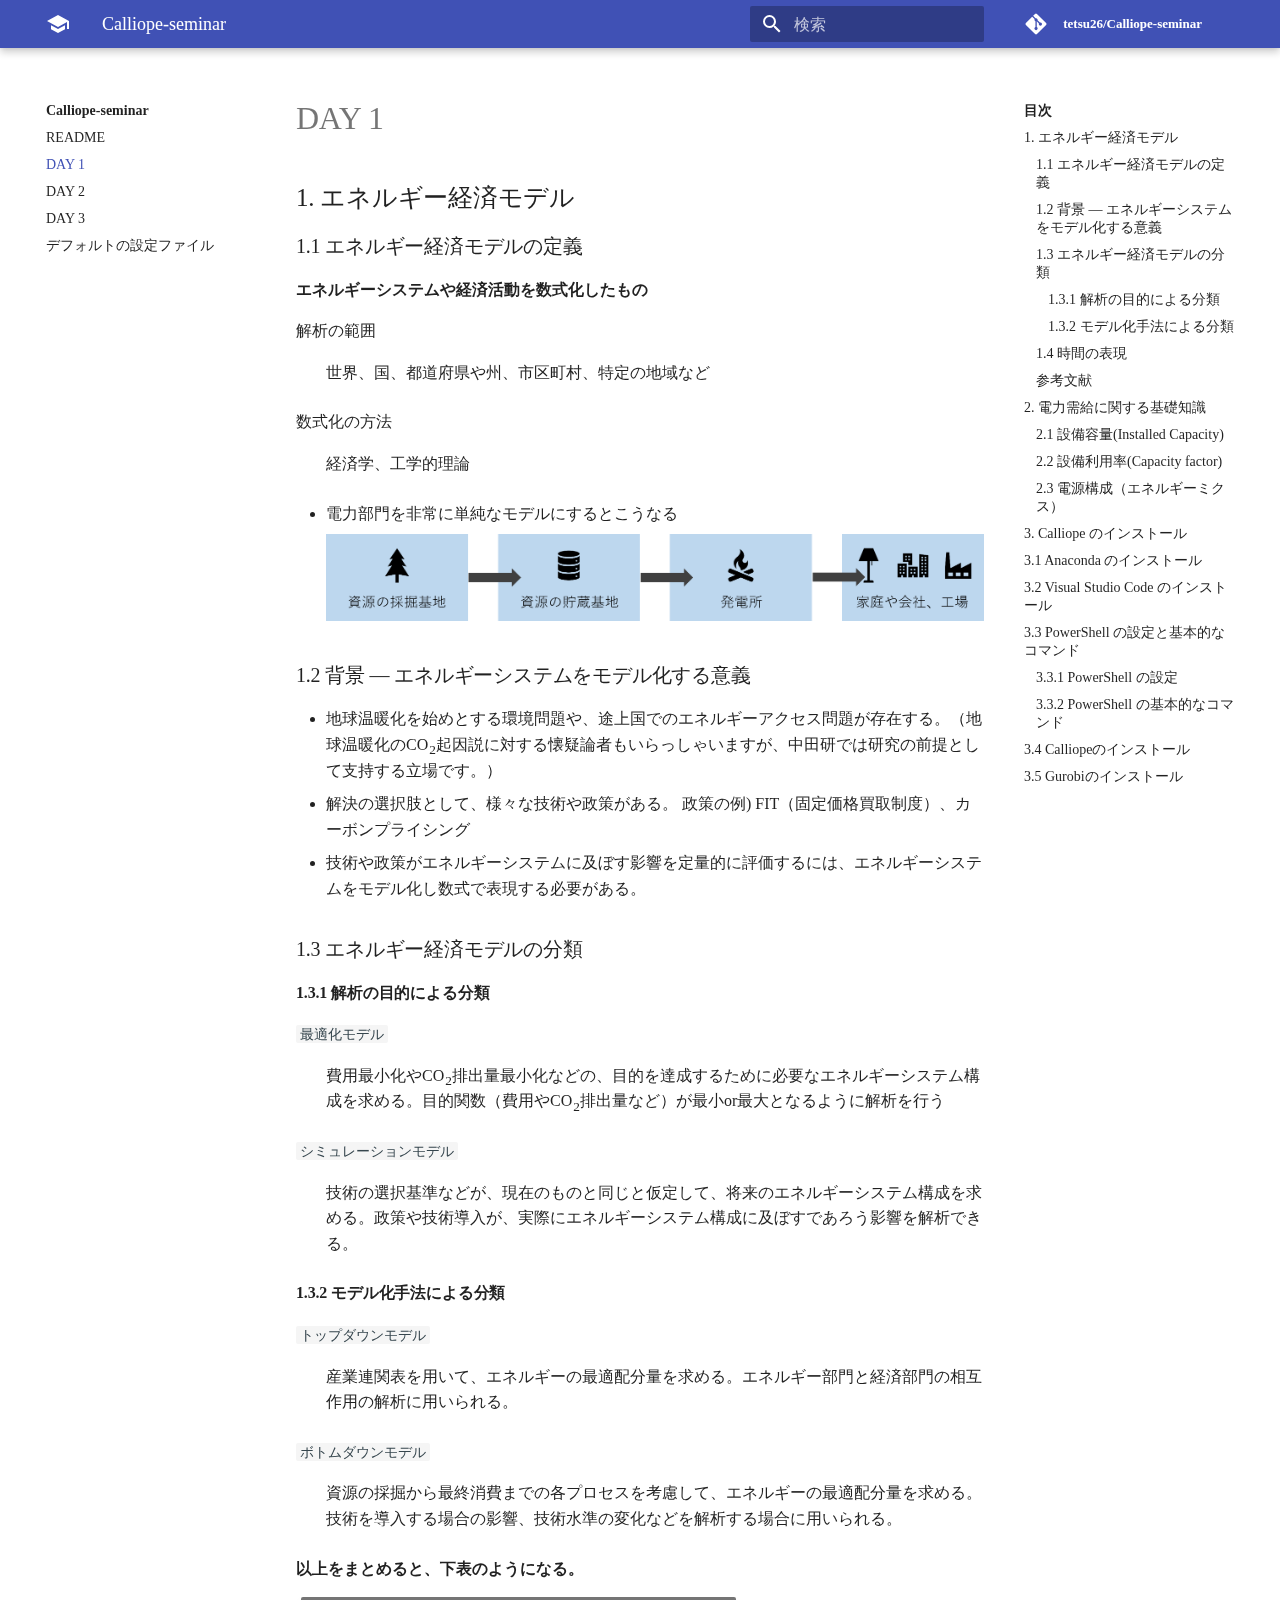
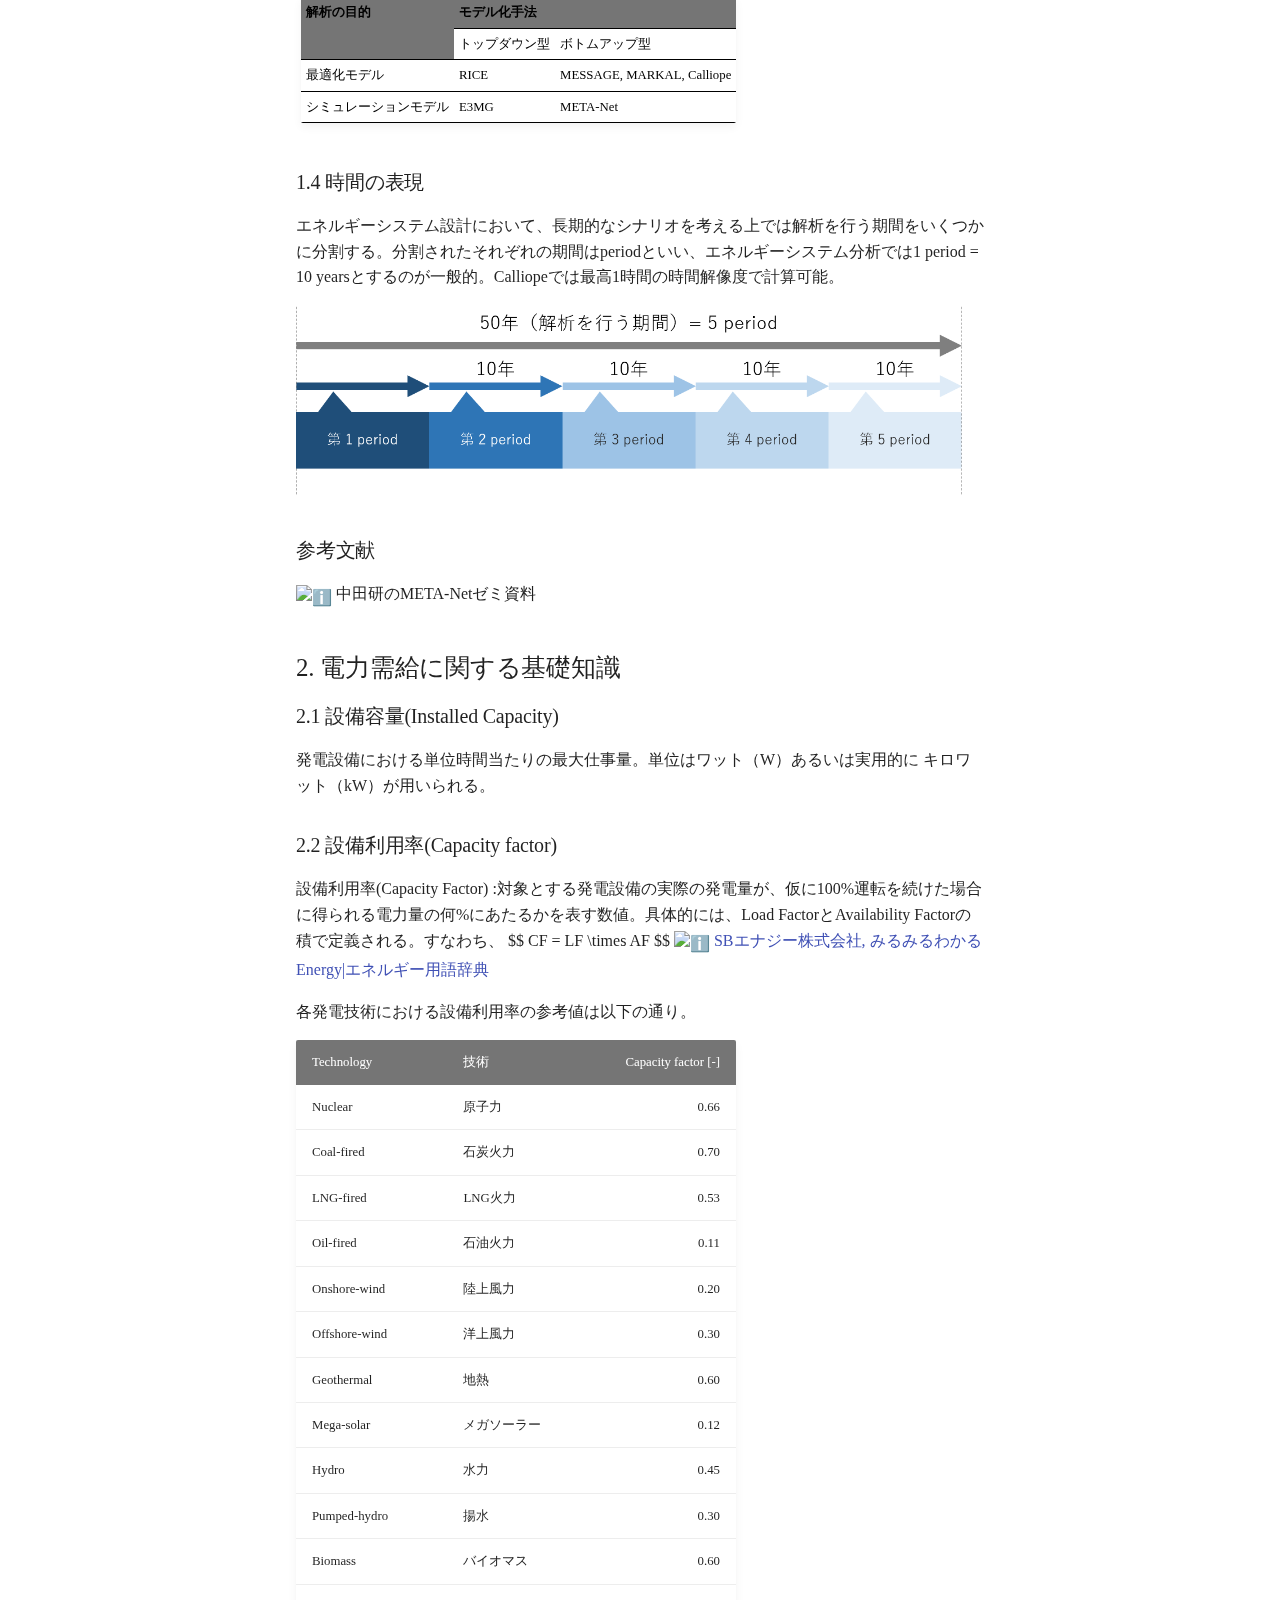
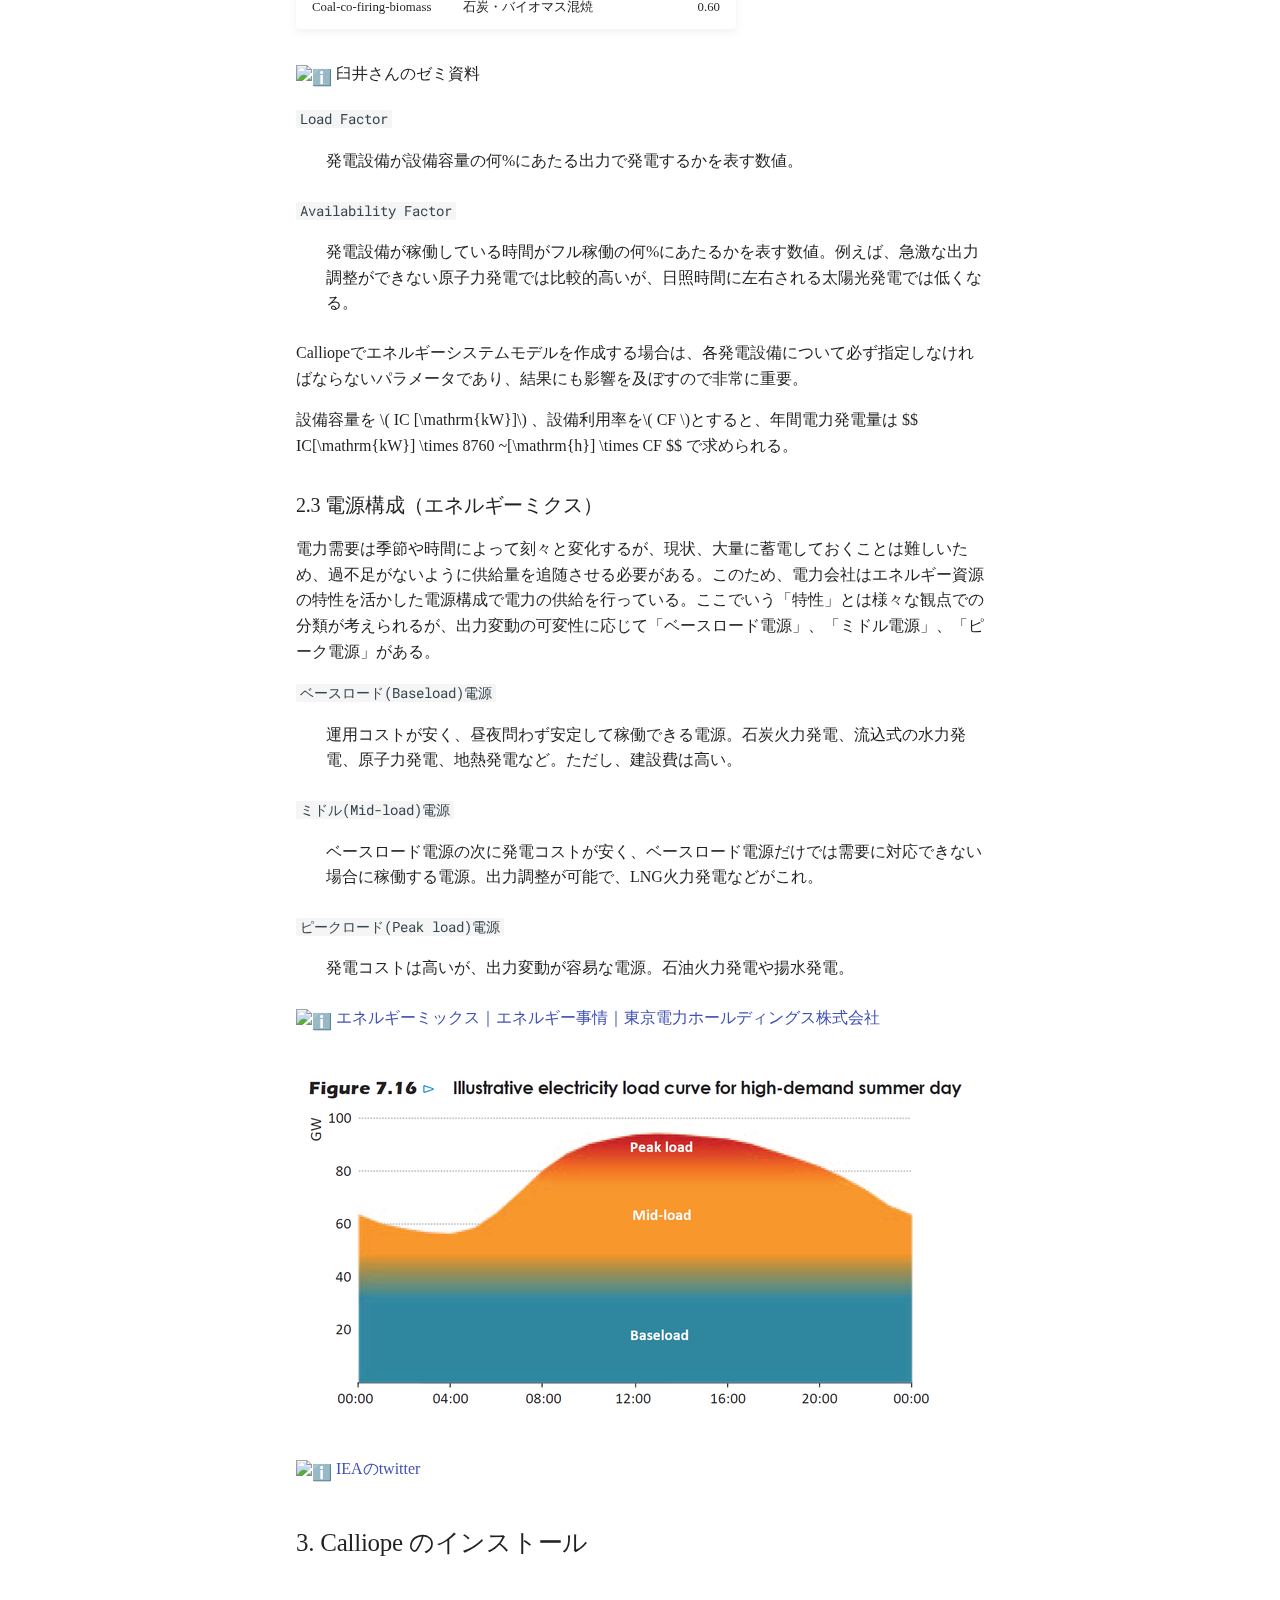
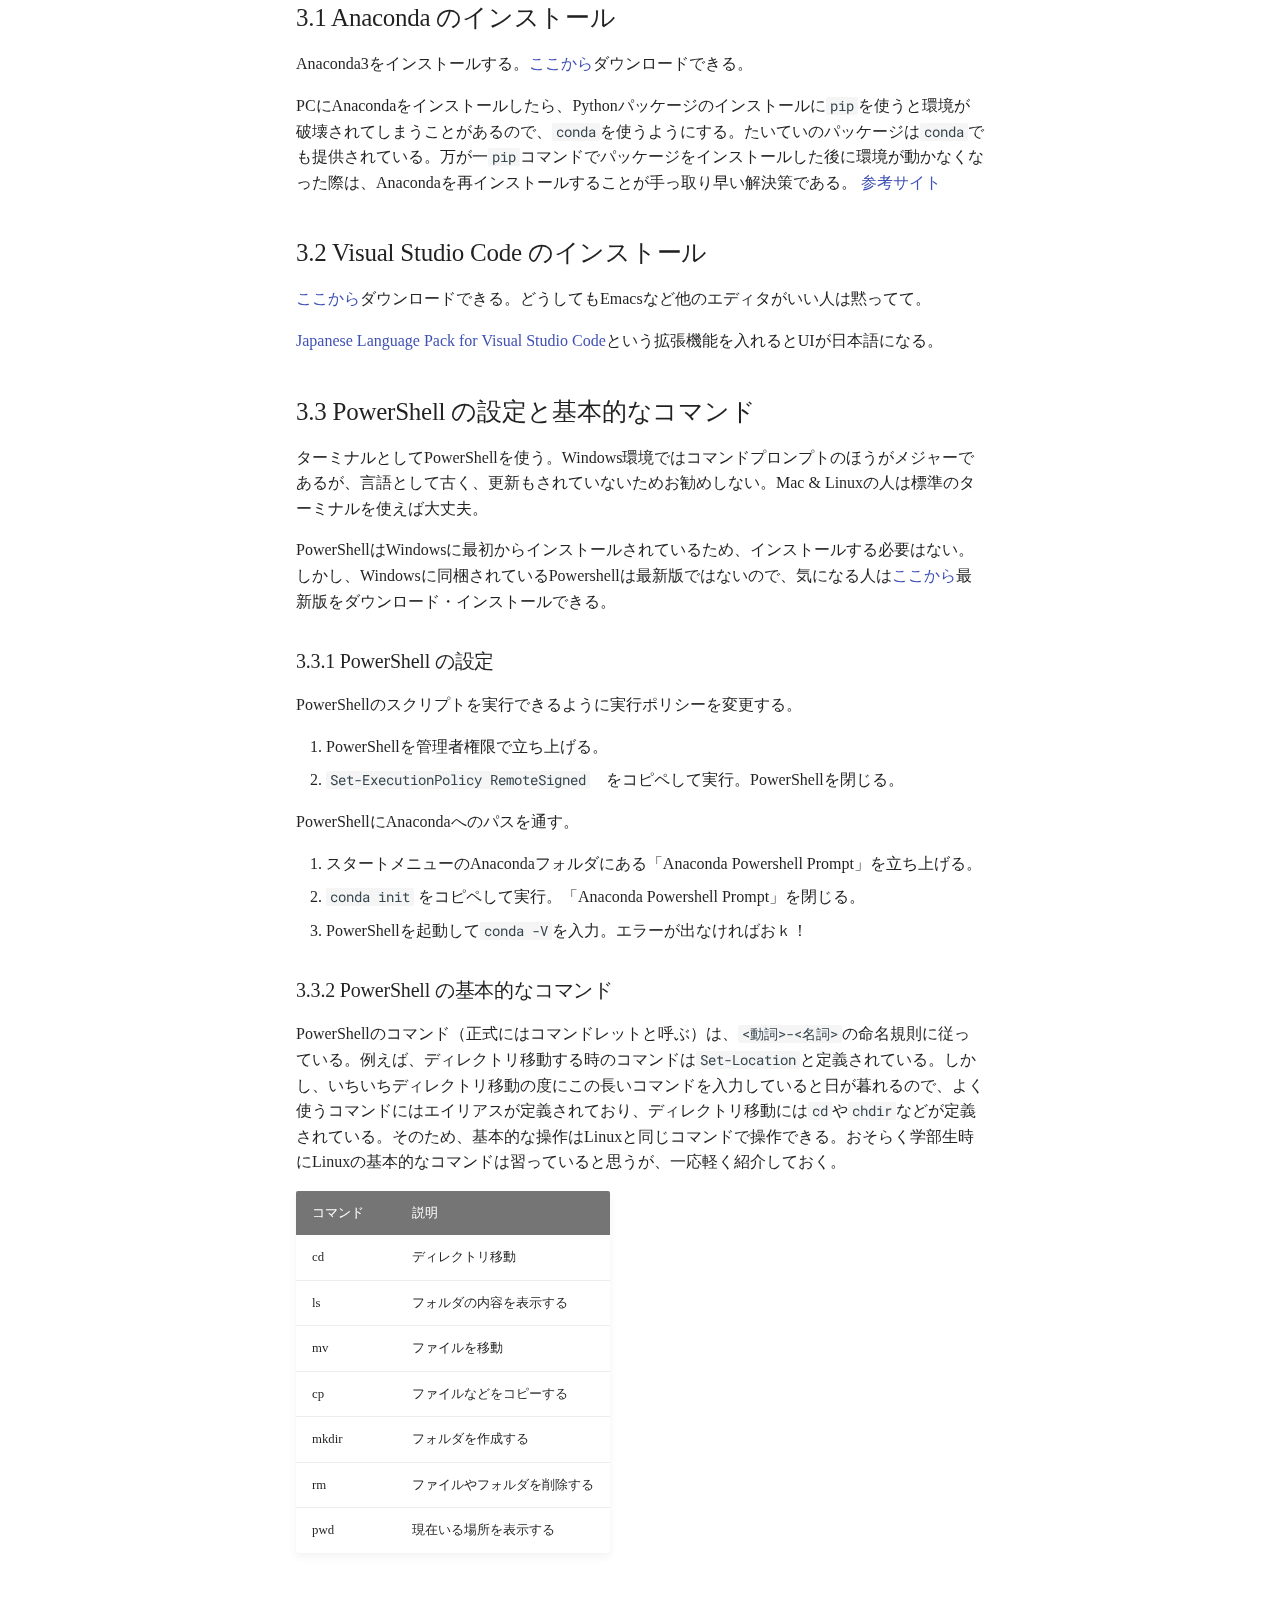
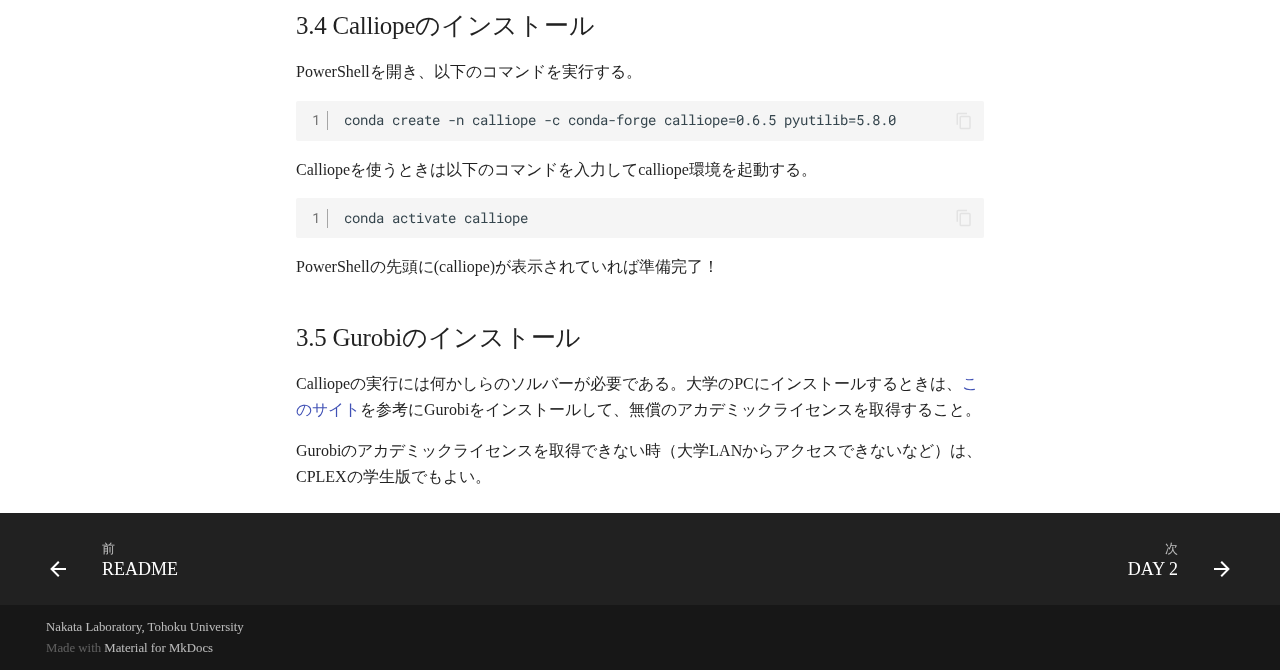
==== commit efaa07db: "Deployed 31a1dac with MkDocs version: 1.1.2" ====
--- a/chapter_1/index.html
+++ b/chapter_1/index.html
@@ -1,5 +1,3 @@
-
-
 
 <!doctype html>
 <html lang="ja" class="no-js">
@@ -9,9 +7,13 @@
       <meta name="viewport" content="width=device-width,initial-scale=1">
       
       
+        <link rel="canonical" href="https://tetsu26.github.io/Calliope-seminar/chapter_1/">
+      
+      
+        <meta name="author" content="Tetsushi Amano, Tenchi Suematsu">
       
       <link rel="shortcut icon" href="../assets/images/favicon.png">
-      <meta name="generator" content="mkdocs-1.1.2, mkdocs-material-5.5.12">
+      <meta name="generator" content="mkdocs-1.1.2, mkdocs-material-6.0.2">
     
     
       
@@ -19,13 +21,17 @@
       
     
     
-      <link rel="stylesheet" href="../assets/stylesheets/main.4dd2dd8d.min.css">
-      
-      
-    
-    
-    
-      
+      <link rel="stylesheet" href="../assets/stylesheets/main.38780c08.min.css">
+      
+        
+        <link rel="stylesheet" href="../assets/stylesheets/palette.3f72e892.min.css">
+        
+      
+    
+    
+    
+      
+        
         <link href="https://fonts.gstatic.com" rel="preconnect" crossorigin>
         <link rel="stylesheet" href="https://fonts.googleapis.com/css?family=Roboto:300,400,400i,700%7CRoboto+Mono&display=fallback">
         <style>body,input{font-family:"Roboto",-apple-system,BlinkMacSystemFont,Helvetica,Arial,sans-serif}code,kbd,pre{font-family:"Roboto Mono",SFMono-Regular,Consolas,Menlo,monospace}</style>
@@ -52,9 +58,14 @@
   </head>
   
   
-    <body dir="ltr">
-  
-    
+    
+    
+    
+    
+    
+    <body dir="ltr" data-md-color-scheme="" data-md-color-primary="none" data-md-color-accent="none">
+      
+  
     <input class="md-toggle" data-md-toggle="drawer" type="checkbox" id="__drawer" autocomplete="off">
     <input class="md-toggle" data-md-toggle="search" type="checkbox" id="__search" autocomplete="off">
     <label class="md-overlay" for="__drawer"></label>
@@ -72,7 +83,7 @@
     
       <header class="md-header" data-md-component="header">
   <nav class="md-header-nav md-grid" aria-label="Header">
-    <a href=".." title="Calliope-seminar" class="md-header-nav__button md-logo" aria-label="Calliope-seminar">
+    <a href="https://tetsu26.github.io/Calliope-seminar" title="Calliope-seminar" class="md-header-nav__button md-logo" aria-label="Calliope-seminar">
       
   
   <svg xmlns="http://www.w3.org/2000/svg" viewBox="0 0 24 24"><path d="M12 3L1 9l11 6 9-4.91V17h2V9M5 13.18v4L12 21l7-3.82v-4L12 17l-7-3.82z"/></svg>
@@ -127,12 +138,23 @@
 </div>
     
     
+      <div class="md-header-nav__source">
+        
+<a href="https://github.com/tetsu26/Calliope-seminar" title="リポジトリへ" class="md-source">
+  <div class="md-source__icon md-icon">
+    
+    <svg xmlns="http://www.w3.org/2000/svg" viewBox="0 0 448 512"><path d="M439.55 236.05L244 40.45a28.87 28.87 0 00-40.81 0l-40.66 40.63 51.52 51.52c27.06-9.14 52.68 16.77 43.39 43.68l49.66 49.66c34.23-11.8 61.18 31 35.47 56.69-26.49 26.49-70.21-2.87-56-37.34L240.22 199v121.85c25.3 12.54 22.26 41.85 9.08 55a34.34 34.34 0 01-48.55 0c-17.57-17.6-11.07-46.91 11.25-56v-123c-20.8-8.51-24.6-30.74-18.64-45L142.57 101 8.45 235.14a28.86 28.86 0 000 40.81l195.61 195.6a28.86 28.86 0 0040.8 0l194.69-194.69a28.86 28.86 0 000-40.81z"/></svg>
+  </div>
+  <div class="md-source__repository">
+    tetsu26/Calliope-seminar
+  </div>
+</a>
+      </div>
+    
   </nav>
 </header>
     
     <div class="md-container" data-md-component="container">
-      
-        
       
       
         
@@ -146,7 +168,7 @@
                   <div class="md-sidebar__inner">
                     <nav class="md-nav md-nav--primary" aria-label="Navigation" data-md-level="0">
   <label class="md-nav__title" for="__drawer">
-    <a href=".." title="Calliope-seminar" class="md-nav__button md-logo" aria-label="Calliope-seminar">
+    <a href="https://tetsu26.github.io/Calliope-seminar" title="Calliope-seminar" class="md-nav__button md-logo" aria-label="Calliope-seminar">
       
   
   <svg xmlns="http://www.w3.org/2000/svg" viewBox="0 0 24 24"><path d="M12 3L1 9l11 6 9-4.91V17h2V9M5 13.18v4L12 21l7-3.82v-4L12 17l-7-3.82z"/></svg>
@@ -155,6 +177,19 @@
     Calliope-seminar
   </label>
   
+    <div class="md-nav__source">
+      
+<a href="https://github.com/tetsu26/Calliope-seminar" title="リポジトリへ" class="md-source">
+  <div class="md-source__icon md-icon">
+    
+    <svg xmlns="http://www.w3.org/2000/svg" viewBox="0 0 448 512"><path d="M439.55 236.05L244 40.45a28.87 28.87 0 00-40.81 0l-40.66 40.63 51.52 51.52c27.06-9.14 52.68 16.77 43.39 43.68l49.66 49.66c34.23-11.8 61.18 31 35.47 56.69-26.49 26.49-70.21-2.87-56-37.34L240.22 199v121.85c25.3 12.54 22.26 41.85 9.08 55a34.34 34.34 0 01-48.55 0c-17.57-17.6-11.07-46.91 11.25-56v-123c-20.8-8.51-24.6-30.74-18.64-45L142.57 101 8.45 235.14a28.86 28.86 0 000 40.81l195.61 195.6a28.86 28.86 0 0040.8 0l194.69-194.69a28.86 28.86 0 000-40.81z"/></svg>
+  </div>
+  <div class="md-source__repository">
+    tetsu26/Calliope-seminar
+  </div>
+</a>
+    </div>
+  
   <ul class="md-nav__list" data-md-scrollfix>
     
       
@@ -163,7 +198,7 @@
 
 
   <li class="md-nav__item">
-    <a href=".." title="README" class="md-nav__link">
+    <a href=".." class="md-nav__link">
       README
     </a>
   </li>
@@ -188,7 +223,7 @@
         <span class="md-nav__icon md-icon"></span>
       </label>
     
-    <a href="./" title="DAY 1" class="md-nav__link md-nav__link--active">
+    <a href="./" class="md-nav__link md-nav__link--active">
       DAY 1
     </a>
     
@@ -382,8 +417,32 @@
 
 
   <li class="md-nav__item">
-    <a href="../chapter_2/" title="DAY 2" class="md-nav__link">
+    <a href="../chapter_2/" class="md-nav__link">
       DAY 2
+    </a>
+  </li>
+
+    
+      
+      
+      
+
+
+  <li class="md-nav__item">
+    <a href="../chapter_3/" class="md-nav__link">
+      DAY 3
+    </a>
+  </li>
+
+    
+      
+      
+      
+
+
+  <li class="md-nav__item">
+    <a href="../chapter_4/" class="md-nav__link">
+      デフォルトの設定ファイル
     </a>
   </li>
 
@@ -586,9 +645,6 @@
           <div class="md-content">
             <article class="md-content__inner md-typeset">
               
-                
-                
-                  
                 
                 
                 <h1 id="day-1">DAY 1</h1>
@@ -604,7 +660,8 @@
 <ul>
 <li>
 <p>電力部門を非常に単純なモデルにするとこうなる
-  <!-- 図 --></p>
+  <!-- 図 -->
+</p>
 <p><img alt="電力部門" src="../images/electricity_sector_model.png" title="電力システムの非常に単純なモデル" /></p>
 </li>
 </ul>
@@ -637,15 +694,16 @@
 <p><strong>以上をまとめると、下表のようになる。</strong></p>
 <!-- ここで作った https://mamewaza.com/tools/table-generator.html 装飾はいい感じにしてくれ-->
 
-<p><div class="clskez3j373"><style scoped>div.clskez3j373{margin:5px;}div.clskez3j373 div.tbl table{width:100%;}div.clskez3j373{padding:0px;}div.clskez3j373{background-color:transparent;}div.clskez3j373 div.tbl th,div.clskez3j373 div.tbl td{border:none;border-bottom:1px solid #000000;padding:5px;}div.clskez3j373 th, div.clskez3j373 td{transparent}div.clskez3j373 div.tbl table{border-collapse:collapse;border-spacing:0;table-layout:fixed;}div.clskez3j373 div.tbl,div.clskez3j373 div.tbl a{color:#000000;}div.clskez3j373 div.tbl{font-size:12px;text-align:;}div.clskez3j373 div.tbl th,div.clskez3j373 div.tbl th a{color:#000000;}div.clskez3j373 div.tbl th{font-weight:bold;text-align:center;}</style><div class="tbl"><table><tr><th rowspan="2">解析の目的</th><th colspan="2">モデル化手法<br /></th></tr><tr><td>トップダウン型</td><td>ボトムアップ型</td></tr><tr><td>最適化モデル</td><td>RICE</td><td>MESSAGE, MARKAL, Calliope<br /></td></tr><tr><td>シミュレーションモデル</td><td>E3MG</td><td>META-Net</td></tr></table></div></div></p>
+<div class="clskez3j373"><style scoped>div.clskez3j373{margin:5px;}div.clskez3j373 div.tbl table{width:100%;}div.clskez3j373{padding:0px;}div.clskez3j373{background-color:transparent;}div.clskez3j373 div.tbl th,div.clskez3j373 div.tbl td{border:none;border-bottom:1px solid #000000;padding:5px;}div.clskez3j373 th, div.clskez3j373 td{transparent}div.clskez3j373 div.tbl table{border-collapse:collapse;border-spacing:0;table-layout:fixed;}div.clskez3j373 div.tbl,div.clskez3j373 div.tbl a{color:#000000;}div.clskez3j373 div.tbl{font-size:12px;text-align:;}div.clskez3j373 div.tbl th,div.clskez3j373 div.tbl th a{color:#000000;}div.clskez3j373 div.tbl th{font-weight:bold;text-align:center;}</style><div class="tbl"><table><tr><th rowspan="2">解析の目的</th><th colspan="2">モデル化手法<br /></th></tr><tr><td>トップダウン型</td><td>ボトムアップ型</td></tr><tr><td>最適化モデル</td><td>RICE</td><td>MESSAGE, MARKAL, Calliope<br /></td></tr><tr><td>シミュレーションモデル</td><td>E3MG</td><td>META-Net</td></tr></table></div></div>
+
 <!-- Calliope はボトムアップの最適化モデルなのかは自信がない。EnergyPLAN入れるならどこかな？ -->
 
 <h3 id="14">1.4 時間の表現</h3>
-<p><!-- period ってCalliopeで使うっけ？ -->
-エネルギーシステム設計において、長期的なシナリオを考える上では解析を行う期間をいくつかに分割する。分割されたそれぞれの期間はperiodといい、エネルギーシステム分析では1 period = 10 yearsとするのが一般的。Calliopeでは最高1時間の時間解像度で計算可能。
-<!-- 時間解像度については要チェック --></p>
+<!-- period ってCalliopeで使うっけ？ -->
+<p>エネルギーシステム設計において、長期的なシナリオを考える上では解析を行う期間をいくつかに分割する。分割されたそれぞれの期間はperiodといい、エネルギーシステム分析では1 period = 10 yearsとするのが一般的。Calliopeでは最高1時間の時間解像度で計算可能。
+<!-- 時間解像度については要チェック -->
+</p>
 <!-- 図 -->
-
 <p><img alt="時間の表現" src="../images/time_expression.png" title="periodの説明" /></p>
 <h3 id="_1">参考文献</h3>
 <p><img alt="ℹ️" class="emojione" src="https://cdnjs.cloudflare.com/ajax/libs/emojione/2.2.7/assets/svg/2139.svg" title=":information_source:" /> 中田研のMETA-Netゼミ資料</p>
@@ -740,9 +798,9 @@
 <dd>発電設備が稼働している時間がフル稼働の何%にあたるかを表す数値。例えば、急激な出力調整ができない原子力発電では比較的高いが、日照時間に左右される太陽光発電では低くなる。</dd>
 </dl>
 <p>Calliopeでエネルギーシステムモデルを作成する場合は、各発電設備について必ず指定しなければならないパラメータであり、結果にも影響を及ぼすので非常に重要。</p>
-<p>設備利用率を \( IC \) 、設備利用率を\( CF \)とすると、年間電力発電量は
+<p>設備容量を \( IC [\mathrm{kW}]\) 、設備利用率を\( CF \)とすると、年間電力発電量は
 $$
-\mathrm{Annual power generation}[\mathrm{kWh}] = IC[\mathrm{kW}] \times 8760 ~[\mathrm{h}] \times 10^3 \times CF
+IC[\mathrm{kW}] \times 8760 ~[\mathrm{h}] \times CF
 $$
 で求められる。</p>
 <h3 id="23">2.3 電源構成（エネルギーミクス）</h3>
@@ -822,19 +880,21 @@
 </table>
 <h2 id="34-calliope">3.4 Calliopeのインストール</h2>
 <p>PowerShellを開き、以下のコマンドを実行する。</p>
-<table class="codehilitetable"><tr><td class="linenos"><div class="linenodiv"><pre>1</pre></div></td><td class="code"><div class="codehilite"><pre><span></span><code><span class="err">conda create -c conda-forge -n calliope calliope</span>
+<table class="codehilitetable"><tr><td class="linenos"><div class="linenodiv"><pre>1</pre></div></td><td class="code"><div class="codehilite"><pre><span></span><code><span class="err">conda create -n calliope -c conda-forge calliope=0.6.5 pyutilib=5.8.0</span>
 </code></pre></div>
 </td></tr></table>
-
 <p>Calliopeを使うときは以下のコマンドを入力してcalliope環境を起動する。</p>
 <table class="codehilitetable"><tr><td class="linenos"><div class="linenodiv"><pre>1</pre></div></td><td class="code"><div class="codehilite"><pre><span></span><code><span class="err">conda activate calliope</span>
 </code></pre></div>
 </td></tr></table>
-
 <p>PowerShellの先頭に(calliope)が表示されていれば準備完了！</p>
 <h2 id="35-gurobi">3.5 Gurobiのインストール</h2>
 <p>Calliopeの実行には何かしらのソルバーが必要である。大学のPCにインストールするときは、<a href="https://qiita.com/keisukesato-ac/items/b0425a879622b99a2610">このサイト</a>を参考にGurobiをインストールして、無償のアカデミックライセンスを取得すること。</p>
 <p>Gurobiのアカデミックライセンスを取得できない時（大学LANからアクセスできないなど）は、CPLEXの学生版でもよい。</p>
+<!-- test -->
+<!-- test -->
+<!-- test -->
+<!-- test -->
                 
               
               
@@ -853,7 +913,7 @@
     <div class="md-footer-nav">
       <nav class="md-footer-nav__inner md-grid" aria-label="Footer">
         
-          <a href=".." title="README" class="md-footer-nav__link md-footer-nav__link--prev" rel="prev">
+          <a href=".." class="md-footer-nav__link md-footer-nav__link--prev" rel="prev">
             <div class="md-footer-nav__button md-icon">
               <svg xmlns="http://www.w3.org/2000/svg" viewBox="0 0 24 24"><path d="M20 11v2H8l5.5 5.5-1.42 1.42L4.16 12l7.92-7.92L13.5 5.5 8 11h12z"/></svg>
             </div>
@@ -868,7 +928,7 @@
           </a>
         
         
-          <a href="../chapter_2/" title="DAY 2" class="md-footer-nav__link md-footer-nav__link--next" rel="next">
+          <a href="../chapter_2/" class="md-footer-nav__link md-footer-nav__link--next" rel="next">
             <div class="md-footer-nav__title">
               <div class="md-ellipsis">
                 <span class="md-footer-nav__direction">
@@ -905,15 +965,15 @@
       
     </div>
     
-      <script src="../assets/javascripts/vendor.3636a4ec.min.js"></script>
-      <script src="../assets/javascripts/bundle.e9fe3281.min.js"></script><script id="__lang" type="application/json">{"clipboard.copy": "\u30af\u30ea\u30c3\u30d7\u30dc\u30fc\u30c9\u3078\u30b3\u30d4\u30fc", "clipboard.copied": "\u30b3\u30d4\u30fc\u3057\u307e\u3057\u305f", "search.config.lang": "ja", "search.config.pipeline": "trimmer, stemmer", "search.config.separator": "[\\s\\-\u3000\u3001\u3002\uff0c\uff0e]+", "search.result.placeholder": "\u691c\u7d22\u30ad\u30fc\u30ef\u30fc\u30c9\u3092\u5165\u529b\u3057\u3066\u304f\u3060\u3055\u3044", "search.result.none": "\u4f55\u3082\u898b\u3064\u304b\u308a\u307e\u305b\u3093\u3067\u3057\u305f", "search.result.one": "1\u4ef6\u898b\u3064\u304b\u308a\u307e\u3057\u305f", "search.result.other": "#\u4ef6\u898b\u3064\u304b\u308a\u307e\u3057\u305f"}</script>
+      <script src="../assets/javascripts/vendor.77e55a48.min.js"></script>
+      <script src="../assets/javascripts/bundle.9554a270.min.js"></script><script id="__lang" type="application/json">{"clipboard.copy": "\u30af\u30ea\u30c3\u30d7\u30dc\u30fc\u30c9\u3078\u30b3\u30d4\u30fc", "clipboard.copied": "\u30b3\u30d4\u30fc\u3057\u307e\u3057\u305f", "search.config.lang": "ja", "search.config.pipeline": "trimmer, stemmer", "search.config.separator": "[\\s\\-\u3000\u3001\u3002\uff0c\uff0e]+", "search.result.placeholder": "\u691c\u7d22\u30ad\u30fc\u30ef\u30fc\u30c9\u3092\u5165\u529b\u3057\u3066\u304f\u3060\u3055\u3044", "search.result.none": "\u4f55\u3082\u898b\u3064\u304b\u308a\u307e\u305b\u3093\u3067\u3057\u305f", "search.result.one": "1\u4ef6\u898b\u3064\u304b\u308a\u307e\u3057\u305f", "search.result.other": "#\u4ef6\u898b\u3064\u304b\u308a\u307e\u3057\u305f", "search.result.more.one": "1 more on this page", "search.result.more.other": "# more on this page", "search.result.term.missing": "Missing"}</script>
       
       <script>
         app = initialize({
           base: "..",
           features: [],
           search: Object.assign({
-            worker: "../assets/javascripts/worker/search.5eca75d3.min.js"
+            worker: "../assets/javascripts/worker/search.4ac00218.min.js"
           }, typeof search !== "undefined" && search)
         })
       </script>
--- a/assets/stylesheets/main.38780c08.min.css
+++ b/assets/stylesheets/main.38780c08.min.css
@@ -0,0 +1,3 @@
+html{box-sizing:border-box;-webkit-text-size-adjust:none;-moz-text-size-adjust:none;-ms-text-size-adjust:none;text-size-adjust:none}*,*::before,*::after{box-sizing:inherit}body{margin:0}hr{box-sizing:content-box;overflow:visible}a,button,label,input{-webkit-tap-highlight-color:transparent}a{color:inherit;text-decoration:none}small{font-size:80%}sub,sup{line-height:1em}img{border-style:none}table{border-collapse:separate;border-spacing:0}td,th{font-weight:normal;vertical-align:top}button{margin:0;padding:0;font-size:inherit;background:transparent;border:0}input{border:0;outline:none}:root{--md-default-fg-color: hsla(0, 0%, 0%, 0.87);--md-default-fg-color--light: hsla(0, 0%, 0%, 0.54);--md-default-fg-color--lighter: hsla(0, 0%, 0%, 0.32);--md-default-fg-color--lightest: hsla(0, 0%, 0%, 0.07);--md-default-bg-color: hsla(0, 0%, 100%, 1);--md-default-bg-color--light: hsla(0, 0%, 100%, 0.7);--md-default-bg-color--lighter: hsla(0, 0%, 100%, 0.3);--md-default-bg-color--lightest: hsla(0, 0%, 100%, 0.12);--md-primary-fg-color: hsla(231, 48%, 48%, 1);--md-primary-fg-color--light: hsla(230, 44%, 64%, 1);--md-primary-fg-color--dark: hsla(232, 54%, 41%, 1);--md-primary-bg-color: hsla(0, 0%, 100%, 1);--md-primary-bg-color--light: hsla(0, 0%, 100%, 0.7);--md-accent-fg-color: hsla(231, 99%, 66%, 1);--md-accent-fg-color--transparent: hsla(231, 99%, 66%, 0.1);--md-accent-bg-color: hsla(0, 0%, 100%, 1);--md-accent-bg-color--light: hsla(0, 0%, 100%, 0.7)}:root>*{--md-code-fg-color: hsla(200, 18%, 26%, 1);--md-code-bg-color: hsla(0, 0%, 96%, 1);--md-code-hl-color: hsla(60, 100%, 50%, 0.5);--md-code-hl-number-color: hsla(0, 67%, 50%, 1);--md-code-hl-special-color: hsla(340, 83%, 47%, 1);--md-code-hl-function-color: hsla(291, 45%, 50%, 1);--md-code-hl-constant-color: hsla(250, 63%, 60%, 1);--md-code-hl-keyword-color: hsla(219, 54%, 51%, 1);--md-code-hl-string-color: hsla(150, 63%, 30%, 1);--md-code-hl-name-color: var(--md-code-fg-color);--md-code-hl-operator-color: var(--md-default-fg-color--light);--md-code-hl-punctuation-color: var(--md-default-fg-color--light);--md-code-hl-comment-color: var(--md-default-fg-color--light);--md-code-hl-generic-color: var(--md-default-fg-color--light);--md-code-hl-variable-color: var(--md-default-fg-color--light);--md-typeset-color: var(--md-default-fg-color);--md-typeset-a-color: var(--md-primary-fg-color);--md-typeset-mark-color: hsla(60, 100%, 50%, 0.5);--md-typeset-del-color: hsla(6, 90%, 60%, 0.15);--md-typeset-ins-color: hsla(150, 90%, 44%, 0.15);--md-typeset-kbd-color: hsla(0, 0%, 98%, 1);--md-typeset-kbd-accent-color: hsla(0, 100%, 100%, 1);--md-typeset-kbd-border-color: hsla(0, 0%, 72%, 1);--md-admonition-fg-color: var(--md-default-fg-color);--md-admonition-bg-color: var(--md-default-bg-color);--md-footer-fg-color: hsla(0, 0%, 100%, 1);--md-footer-fg-color--light: hsla(0, 0%, 100%, 0.7);--md-footer-fg-color--lighter: hsla(0, 0%, 100%, 0.3);--md-footer-bg-color: hsla(0, 0%, 0%, 0.87);--md-footer-bg-color--dark: hsla(0, 0%, 0%, 0.32)}.md-icon svg{display:block;width:1.2rem;height:1.2rem;margin:0 auto;fill:currentColor}body{-webkit-font-smoothing:antialiased;-moz-osx-font-smoothing:grayscale}body,input{color:var(--md-typeset-color);font-feature-settings:"kern","liga";font-family:-apple-system,BlinkMacSystemFont,Helvetica,Arial,sans-serif}code,pre,kbd{color:var(--md-typeset-color);font-feature-settings:"kern";font-family:SFMono-Regular,Consolas,Menlo,monospace}:root{--md-typeset-table--ascending: url('data:image/svg+xml;charset=utf-8,<svg xmlns="http://www.w3.org/2000/svg" viewBox="0 0 24 24"><path d="M11 4h2v12l5.5-5.5 1.42 1.42L12 19.84l-7.92-7.92L5.5 10.5 11 16V4z"/></svg>');--md-typeset-table--descending: url('data:image/svg+xml;charset=utf-8,<svg xmlns="http://www.w3.org/2000/svg" viewBox="0 0 24 24"><path d="M13 20h-2V8l-5.5 5.5-1.42-1.42L12 4.16l7.92 7.92-1.42 1.42L13 8v12z"/></svg>')}.md-typeset{font-size:.8rem;line-height:1.6;-webkit-print-color-adjust:exact;color-adjust:exact}@media print{.md-typeset{font-size:.68rem}}.md-typeset p,.md-typeset ul,.md-typeset ol,.md-typeset blockquote{margin:1em 0}.md-typeset h1{margin:0 0 1.25em;color:var(--md-default-fg-color--light);font-weight:300;font-size:2em;line-height:1.3;letter-spacing:-0.01em}.md-typeset h2{margin:1.6em 0 .64em;font-weight:300;font-size:1.5625em;line-height:1.4;letter-spacing:-0.01em}.md-typeset h3{margin:1.6em 0 .8em;font-weight:400;font-size:1.25em;line-height:1.5;letter-spacing:-0.01em}.md-typeset h2+h3{margin-top:.8em}.md-typeset h4{margin:1em 0;font-weight:700;letter-spacing:-0.01em}.md-typeset h5,.md-typeset h6{margin:1.25em 0;color:var(--md-default-fg-color--light);font-weight:700;font-size:.8em;letter-spacing:-0.01em}.md-typeset h5{text-transform:uppercase}.md-typeset hr{margin:1.5em 0;border-bottom:.05rem dotted var(--md-default-fg-color--lighter)}.md-typeset a{color:var(--md-typeset-a-color);word-break:break-word}.md-typeset a,.md-typeset a::before{transition:color 125ms}.md-typeset a:focus,.md-typeset a:hover{color:var(--md-accent-fg-color)}.md-typeset code,.md-typeset pre,.md-typeset kbd{color:var(--md-code-fg-color);direction:ltr}@media print{.md-typeset code,.md-typeset pre,.md-typeset kbd{white-space:pre-wrap}}.md-typeset code{padding:0 .2941176471em;font-size:.85em;word-break:break-word;background-color:var(--md-code-bg-color);border-radius:.1rem;-webkit-box-decoration-break:clone;box-decoration-break:clone}.md-typeset h1 code,.md-typeset h2 code,.md-typeset h3 code,.md-typeset h4 code,.md-typeset h5 code,.md-typeset h6 code{margin:initial;padding:initial;background-color:transparent;box-shadow:none}.md-typeset a>code{color:currentColor}.md-typeset pre{position:relative;margin:1em 0;line-height:1.4}.md-typeset pre>code{display:block;margin:0;padding:.7720588235em 1.1764705882em;overflow:auto;word-break:normal;box-shadow:none;-webkit-box-decoration-break:slice;box-decoration-break:slice;touch-action:auto;scrollbar-width:thin;scrollbar-color:var(--md-default-fg-color--lighter) transparent}.md-typeset pre>code:hover{scrollbar-color:var(--md-accent-fg-color) transparent}.md-typeset pre>code::-webkit-scrollbar{width:.2rem;height:.2rem}.md-typeset pre>code::-webkit-scrollbar-thumb{background-color:var(--md-default-fg-color--lighter)}.md-typeset pre>code::-webkit-scrollbar-thumb:hover{background-color:var(--md-accent-fg-color)}@media screen and (max-width: 44.9375em){.md-typeset>pre{margin:1em -0.8rem}.md-typeset>pre code{border-radius:0}}.md-typeset kbd{display:inline-block;padding:0 .6666666667em;color:var(--md-default-fg-color);font-size:.75em;vertical-align:text-top;word-break:break-word;background-color:var(--md-typeset-kbd-color);border-radius:.1rem;box-shadow:0 .1rem 0 .05rem var(--md-typeset-kbd-border-color),0 .1rem 0 var(--md-typeset-kbd-border-color),0 -0.1rem .2rem var(--md-typeset-kbd-accent-color) inset}.md-typeset mark{color:inherit;word-break:break-word;background-color:var(--md-typeset-mark-color);-webkit-box-decoration-break:clone;box-decoration-break:clone}.md-typeset abbr{text-decoration:none;border-bottom:.05rem dotted var(--md-default-fg-color--light);cursor:help}@media(hover: none){.md-typeset abbr{position:relative}.md-typeset abbr[title]:focus::after,.md-typeset abbr[title]:hover::after{box-shadow:0 2px 2px 0 rgba(0,0,0,.14),0 1px 5px 0 rgba(0,0,0,.12),0 3px 1px -2px rgba(0,0,0,.2);position:absolute;left:0;display:inline-block;width:auto;min-width:-webkit-max-content;min-width:-moz-max-content;min-width:max-content;max-width:80%;margin-top:2em;padding:.2rem .3rem;color:var(--md-default-bg-color);font-size:.7rem;background:var(--md-default-fg-color);border-radius:.1rem;content:attr(title)}}.md-typeset small{opacity:.75}.md-typeset sup,.md-typeset sub{margin-left:.078125em}[dir=rtl] .md-typeset sup,[dir=rtl] .md-typeset sub{margin-right:.078125em;margin-left:initial}.md-typeset blockquote{padding-left:.6rem;color:var(--md-default-fg-color--light);border-left:.2rem solid var(--md-default-fg-color--lighter)}[dir=rtl] .md-typeset blockquote{padding-right:.6rem;padding-left:initial;border-right:.2rem solid var(--md-default-fg-color--lighter);border-left:initial}.md-typeset ul{list-style-type:disc}.md-typeset ul,.md-typeset ol{margin-left:.625em;padding:0}[dir=rtl] .md-typeset ul,[dir=rtl] .md-typeset ol{margin-right:.625em;margin-left:initial}.md-typeset ul ol,.md-typeset ol ol{list-style-type:lower-alpha}.md-typeset ul ol ol,.md-typeset ol ol ol{list-style-type:lower-roman}.md-typeset ul li,.md-typeset ol li{margin-bottom:.5em;margin-left:1.25em}[dir=rtl] .md-typeset ul li,[dir=rtl] .md-typeset ol li{margin-right:1.25em;margin-left:initial}.md-typeset ul li p,.md-typeset ul li blockquote,.md-typeset ol li p,.md-typeset ol li blockquote{margin:.5em 0}.md-typeset ul li:last-child,.md-typeset ol li:last-child{margin-bottom:0}.md-typeset ul li ul,.md-typeset ul li ol,.md-typeset ol li ul,.md-typeset ol li ol{margin:.5em 0 .5em .625em}[dir=rtl] .md-typeset ul li ul,[dir=rtl] .md-typeset ul li ol,[dir=rtl] .md-typeset ol li ul,[dir=rtl] .md-typeset ol li ol{margin-right:.625em;margin-left:initial}.md-typeset dd{margin:1em 0 1.5em 1.875em}[dir=rtl] .md-typeset dd{margin-right:1.875em;margin-left:initial}.md-typeset img,.md-typeset svg{max-width:100%;height:auto}.md-typeset img[align=left],.md-typeset svg[align=left]{margin:1em;margin-left:0}.md-typeset img[align=right],.md-typeset svg[align=right]{margin:1em;margin-right:0}.md-typeset img[align]:only-child,.md-typeset svg[align]:only-child{margin-top:0}.md-typeset figure{width:-webkit-fit-content;width:-moz-fit-content;width:fit-content;max-width:100%;margin:0 auto;text-align:center}.md-typeset figcaption{max-width:24rem;margin:.5em auto 2em;font-style:italic}.md-typeset iframe{max-width:100%}.md-typeset table:not([class]){display:inline-block;max-width:100%;overflow:auto;font-size:.64rem;background:var(--md-default-bg-color);border-radius:.1rem;box-shadow:0 .2rem .5rem rgba(0,0,0,.05),0 0 .05rem rgba(0,0,0,.1);touch-action:auto}@media print{.md-typeset table:not([class]){display:table}}.md-typeset table:not([class])+*{margin-top:1.5em}.md-typeset table:not([class]) th>*:first-child,.md-typeset table:not([class]) td>*:first-child{margin-top:0}.md-typeset table:not([class]) th>*:last-child,.md-typeset table:not([class]) td>*:last-child{margin-bottom:0}.md-typeset table:not([class]) th:not([align]),.md-typeset table:not([class]) td:not([align]){text-align:left}[dir=rtl] .md-typeset table:not([class]) th:not([align]),[dir=rtl] .md-typeset table:not([class]) td:not([align]){text-align:right}.md-typeset table:not([class]) th{min-width:5rem;padding:.9375em 1.25em;color:var(--md-default-bg-color);vertical-align:top;background-color:var(--md-default-fg-color--light)}.md-typeset table:not([class]) th a{color:inherit}.md-typeset table:not([class]) td{padding:.9375em 1.25em;vertical-align:top;border-top:.05rem solid var(--md-default-fg-color--lightest)}.md-typeset table:not([class]) tr{transition:background-color 125ms}.md-typeset table:not([class]) tr:hover{background-color:rgba(0,0,0,.035);box-shadow:0 .05rem 0 var(--md-default-bg-color) inset}.md-typeset table:not([class]) tr:first-child td{border-top:0}.md-typeset table:not([class]) a{word-break:normal}.md-typeset table th[role=columnheader]{cursor:pointer}.md-typeset table th[role=columnheader]::after{display:inline-block;width:1.2em;height:1.2em;margin-left:.5em;vertical-align:sub;-webkit-mask-repeat:no-repeat;mask-repeat:no-repeat;content:" "}.md-typeset table th[role=columnheader][aria-sort=ascending]::after{background-color:currentColor;-webkit-mask-image:var(--md-typeset-table--ascending);mask-image:var(--md-typeset-table--ascending)}.md-typeset table th[role=columnheader][aria-sort=descending]::after{background-color:currentColor;-webkit-mask-image:var(--md-typeset-table--descending);mask-image:var(--md-typeset-table--descending)}.md-typeset__scrollwrap{margin:1em -0.8rem;overflow-x:auto;touch-action:auto}.md-typeset__table{display:inline-block;margin-bottom:.5em;padding:0 .8rem}@media print{.md-typeset__table{display:block}}html .md-typeset__table table{display:table;width:100%;margin:0;overflow:hidden}html{height:100%;overflow-x:hidden;font-size:125%}@media screen and (min-width: 100em){html{font-size:137.5%}}@media screen and (min-width: 125em){html{font-size:150%}}body{position:relative;display:flex;flex-direction:column;width:100%;min-height:100%;font-size:.5rem;background-color:var(--md-default-bg-color)}@media screen and (max-width: 59.9375em){body[data-md-state=lock]{position:fixed}}@media print{body{display:block}}hr{display:block;height:.05rem;padding:0;border:0}.md-grid{max-width:61rem;margin-right:auto;margin-left:auto}.md-container{display:flex;flex-direction:column;flex-grow:1}@media print{.md-container{display:block}}.md-main{flex-grow:1}.md-main__inner{display:flex;height:100%;margin-top:1.5rem}.md-ellipsis{display:block;overflow:hidden;white-space:nowrap;text-overflow:ellipsis}.md-toggle{display:none}.md-overlay{position:fixed;top:0;z-index:3;width:0;height:0;background-color:rgba(0,0,0,.54);opacity:0;transition:width 0ms 250ms,height 0ms 250ms,opacity 250ms}@media screen and (max-width: 76.1875em){[data-md-toggle=drawer]:checked~.md-overlay{width:100%;height:100%;opacity:1;transition:width 0ms,height 0ms,opacity 250ms}}.md-skip{position:fixed;z-index:-1;margin:.5rem;padding:.3rem .5rem;color:var(--md-default-bg-color);font-size:.64rem;background-color:var(--md-default-fg-color);border-radius:.1rem;transform:translateY(0.4rem);opacity:0}.md-skip:focus{z-index:10;transform:translateY(0);opacity:1;transition:transform 250ms cubic-bezier(0.4, 0, 0.2, 1),opacity 175ms 75ms}@page{margin:25mm}.md-announce{overflow:auto;background-color:var(--md-footer-bg-color)}.md-announce__inner{margin:.6rem auto;padding:0 .8rem;color:var(--md-footer-fg-color);font-size:.7rem}@media print{.md-announce{display:none}}.md-typeset .md-button{display:inline-block;padding:.625em 2em;color:var(--md-primary-fg-color);font-weight:700;border:.1rem solid currentColor;border-radius:.1rem;transition:color 125ms,background-color 125ms,border-color 125ms}.md-typeset .md-button--primary{color:var(--md-primary-bg-color);background-color:var(--md-primary-fg-color);border-color:var(--md-primary-fg-color)}.md-typeset .md-button:focus,.md-typeset .md-button:hover{color:var(--md-accent-bg-color);background-color:var(--md-accent-fg-color);border-color:var(--md-accent-fg-color)}:root{--md-clipboard-icon: url('data:image/svg+xml;charset=utf-8,<svg xmlns="http://www.w3.org/2000/svg" viewBox="0 0 24 24"><path d="M19 21H8V7h11m0-2H8a2 2 0 00-2 2v14a2 2 0 002 2h11a2 2 0 002-2V7a2 2 0 00-2-2m-3-4H4a2 2 0 00-2 2v14h2V3h12V1z"/></svg>')}.md-clipboard{position:absolute;top:.5em;right:.5em;z-index:1;width:1.5em;height:1.5em;color:var(--md-default-fg-color--lightest);border-radius:.1rem;cursor:pointer;transition:color 125ms}@media print{.md-clipboard{display:none}}.md-clipboard::after{display:block;width:1.125em;height:1.125em;margin:0 auto;background-color:currentColor;-webkit-mask-image:var(--md-clipboard-icon);mask-image:var(--md-clipboard-icon);-webkit-mask-repeat:no-repeat;mask-repeat:no-repeat;content:""}pre:hover .md-clipboard{color:var(--md-default-fg-color--light)}pre .md-clipboard:focus,pre .md-clipboard:hover{color:var(--md-accent-fg-color)}.md-content{flex:1;max-width:100%}@media screen and (min-width: 60em)and (max-width: 76.1875em){.md-content{max-width:calc(100% - 12.1rem)}}@media screen and (min-width: 76.25em){.md-content{max-width:calc(100% - 12.1rem * 2)}}.md-content__inner{margin:0 .8rem 1.2rem;padding-top:.6rem}@media screen and (min-width: 76.25em){.md-content__inner{margin-right:1.2rem;margin-left:1.2rem}}.md-content__inner::before{display:block;height:.4rem;content:""}.md-content__inner>:last-child{margin-bottom:0}.md-content__button{float:right;margin:.4rem 0;margin-left:.4rem;padding:0}[dir=rtl] .md-content__button{float:left;margin-right:.4rem;margin-left:initial}[dir=rtl] .md-content__button svg{transform:scaleX(-1)}.md-typeset .md-content__button{color:var(--md-default-fg-color--lighter)}.md-content__button svg{display:inline;vertical-align:top}@media print{.md-content__button{display:none}}.md-dialog{box-shadow:0 2px 2px 0 rgba(0,0,0,.14),0 1px 5px 0 rgba(0,0,0,.12),0 3px 1px -2px rgba(0,0,0,.2);position:fixed;right:.8rem;bottom:.8rem;left:initial;z-index:2;display:block;min-width:11.1rem;padding:.4rem .6rem;color:var(--md-default-bg-color);font-size:.7rem;background:var(--md-default-fg-color);border:none;border-radius:.1rem;transform:translateY(100%);opacity:0;transition:transform 0ms 400ms,opacity 400ms}[dir=rtl] .md-dialog{right:initial;left:.8rem}.md-dialog[data-md-state=open]{transform:translateY(0);opacity:1;transition:transform 400ms cubic-bezier(0.075, 0.85, 0.175, 1),opacity 400ms}@media print{.md-dialog{display:none}}.md-header{position:-webkit-sticky;position:sticky;top:0;right:0;left:0;z-index:2;height:2.4rem;color:var(--md-primary-bg-color);background-color:var(--md-primary-fg-color);box-shadow:0 0 .2rem rgba(0,0,0,0),0 .2rem .4rem rgba(0,0,0,0);transition:color 250ms,background-color 250ms}.no-js .md-header{box-shadow:none;transition:none}.md-header[data-md-state=shadow]{box-shadow:0 0 .2rem rgba(0,0,0,.1),0 .2rem .4rem rgba(0,0,0,.2);transition:color 250ms,background-color 250ms,box-shadow 250ms}@media print{.md-header{display:none}}.md-header-nav{display:flex;padding:0 .2rem}.md-header-nav__button{position:relative;z-index:1;display:block;margin:.2rem;padding:.4rem;cursor:pointer;transition:opacity 250ms}[dir=rtl] .md-header-nav__button svg{transform:scaleX(-1)}.md-header-nav__button:focus,.md-header-nav__button:hover{opacity:.7}.md-header-nav__button.md-logo{margin:.2rem;padding:.4rem}.md-header-nav__button.md-logo img,.md-header-nav__button.md-logo svg{display:block;width:1.2rem;height:1.2rem;fill:currentColor}.no-js .md-header-nav__button[for=__search]{display:none}@media screen and (min-width: 60em){.md-header-nav__button[for=__search]{display:none}}@media screen and (max-width: 76.1875em){.md-header-nav__button.md-logo{display:none}}@media screen and (min-width: 76.25em){.md-header-nav__button[for=__drawer]{display:none}}.md-header-nav__topic{position:absolute;width:100%;transition:transform 400ms cubic-bezier(0.1, 0.7, 0.1, 1),opacity 150ms}.md-header-nav__topic+.md-header-nav__topic{z-index:-1;transform:translateX(1.25rem);opacity:0;transition:transform 400ms cubic-bezier(1, 0.7, 0.1, 0.1),opacity 150ms;pointer-events:none}[dir=rtl] .md-header-nav__topic+.md-header-nav__topic{transform:translateX(-1.25rem)}.no-js .md-header-nav__topic{position:initial}.no-js .md-header-nav__topic+.md-header-nav__topic{display:none}.md-header-nav__title{flex-grow:1;padding:0 1rem;font-size:.9rem;line-height:2.4rem}.md-header-nav__title[data-md-state=active] .md-header-nav__topic{z-index:-1;transform:translateX(-1.25rem);opacity:0;transition:transform 400ms cubic-bezier(1, 0.7, 0.1, 0.1),opacity 150ms;pointer-events:none}[dir=rtl] .md-header-nav__title[data-md-state=active] .md-header-nav__topic{transform:translateX(1.25rem)}.md-header-nav__title[data-md-state=active] .md-header-nav__topic+.md-header-nav__topic{z-index:0;transform:translateX(0);opacity:1;transition:transform 400ms cubic-bezier(0.1, 0.7, 0.1, 1),opacity 150ms;pointer-events:initial}.md-header-nav__title>.md-header-nav__ellipsis{position:relative;width:100%;height:100%}.md-header-nav__source{display:none}@media screen and (min-width: 60em){.md-header-nav__source{display:block;width:11.7rem;max-width:11.7rem;margin-left:1rem}[dir=rtl] .md-header-nav__source{margin-right:1rem;margin-left:initial}}@media screen and (min-width: 76.25em){.md-header-nav__source{margin-left:1.4rem}[dir=rtl] .md-header-nav__source{margin-right:1.4rem}}.md-footer{color:var(--md-footer-fg-color);background-color:var(--md-footer-bg-color)}@media print{.md-footer{display:none}}.md-footer-nav__inner{padding:.2rem;overflow:auto}.md-footer-nav__link{display:flex;padding-top:1.4rem;padding-bottom:.4rem;transition:opacity 250ms}@media screen and (min-width: 45em){.md-footer-nav__link{width:50%}}.md-footer-nav__link:focus,.md-footer-nav__link:hover{opacity:.7}.md-footer-nav__link--prev{float:left}[dir=rtl] .md-footer-nav__link--prev{float:right}[dir=rtl] .md-footer-nav__link--prev svg{transform:scaleX(-1)}@media screen and (max-width: 44.9375em){.md-footer-nav__link--prev{width:25%}.md-footer-nav__link--prev .md-footer-nav__title{display:none}}.md-footer-nav__link--next{float:right;text-align:right}[dir=rtl] .md-footer-nav__link--next{float:left;text-align:left}[dir=rtl] .md-footer-nav__link--next svg{transform:scaleX(-1)}@media screen and (max-width: 44.9375em){.md-footer-nav__link--next{width:75%}}.md-footer-nav__title{position:relative;flex-grow:1;max-width:calc(100% - 2.4rem);padding:0 1rem;font-size:.9rem;line-height:2.4rem}.md-footer-nav__button{margin:.2rem;padding:.4rem}.md-footer-nav__direction{position:absolute;right:0;left:0;margin-top:-1rem;padding:0 1rem;font-size:.64rem;opacity:.7}.md-footer-meta{background-color:var(--md-footer-bg-color--dark)}.md-footer-meta__inner{display:flex;flex-wrap:wrap;justify-content:space-between;padding:.2rem}html .md-footer-meta.md-typeset a{color:var(--md-footer-fg-color--light)}html .md-footer-meta.md-typeset a:focus,html .md-footer-meta.md-typeset a:hover{color:var(--md-footer-fg-color)}.md-footer-copyright{width:100%;margin:auto .6rem;padding:.4rem 0;color:var(--md-footer-fg-color--lighter);font-size:.64rem}@media screen and (min-width: 45em){.md-footer-copyright{width:auto}}.md-footer-copyright__highlight{color:var(--md-footer-fg-color--light)}.md-footer-social{margin:0 .4rem;padding:.2rem 0 .6rem}@media screen and (min-width: 45em){.md-footer-social{padding:.6rem 0}}.md-footer-social__link{display:inline-block;width:1.6rem;height:1.6rem;text-align:center}.md-footer-social__link::before{line-height:1.9}.md-footer-social__link svg{max-height:.8rem;vertical-align:-25%;fill:currentColor}:root{--md-nav-icon--prev: url('data:image/svg+xml;charset=utf-8,<svg xmlns="http://www.w3.org/2000/svg" viewBox="0 0 24 24"><path d="M20 11v2H8l5.5 5.5-1.42 1.42L4.16 12l7.92-7.92L13.5 5.5 8 11h12z"/></svg>');--md-nav-icon--next: url('data:image/svg+xml;charset=utf-8,<svg xmlns="http://www.w3.org/2000/svg" viewBox="0 0 24 24"><path d="M8.59 16.58L13.17 12 8.59 7.41 10 6l6 6-6 6-1.41-1.42z"/></svg>');--md-toc-icon: url('data:image/svg+xml;charset=utf-8,<svg xmlns="http://www.w3.org/2000/svg" viewBox="0 0 24 24"><path d="M3 9h14V7H3v2m0 4h14v-2H3v2m0 4h14v-2H3v2m16 0h2v-2h-2v2m0-10v2h2V7h-2m0 6h2v-2h-2v2z"/></svg>')}.md-nav{font-size:.7rem;line-height:1.3}.md-nav__title{display:block;padding:0 .6rem;overflow:hidden;font-weight:700;text-overflow:ellipsis}.md-nav__title .md-nav__button{display:none}.md-nav__title .md-nav__button img{width:100%;height:auto}.md-nav__title .md-nav__button.md-logo img,.md-nav__title .md-nav__button.md-logo svg{display:block;width:2.4rem;height:2.4rem}.md-nav__title .md-nav__button.md-logo svg{fill:currentColor}.md-nav__list{margin:0;padding:0;list-style:none}.md-nav__item{padding:0 .6rem}.md-nav__item:last-child{padding-bottom:.6rem}.md-nav__item .md-nav__item{padding-right:0}[dir=rtl] .md-nav__item .md-nav__item{padding-right:.6rem;padding-left:0}.md-nav__item .md-nav__item:last-child{padding-bottom:0}.md-nav__link{display:block;margin-top:.625em;overflow:hidden;text-overflow:ellipsis;cursor:pointer;transition:color 125ms;scroll-snap-align:start}html .md-nav__link[for=__toc]{display:none}html .md-nav__link[for=__toc]~.md-nav{display:none}.md-nav__link[data-md-state=blur]{color:var(--md-default-fg-color--light)}.md-nav__item .md-nav__link--active{color:var(--md-typeset-a-color)}.md-nav__item--nested>.md-nav__link{color:inherit}.md-nav__link:focus,.md-nav__link:hover{color:var(--md-accent-fg-color)}.md-nav__source{display:none}@media screen and (max-width: 76.1875em){.md-nav{background-color:var(--md-default-bg-color)}.md-nav--primary,.md-nav--primary .md-nav{position:absolute;top:0;right:0;left:0;z-index:1;display:flex;flex-direction:column;height:100%}.md-nav--primary .md-nav__title,.md-nav--primary .md-nav__item{font-size:.8rem;line-height:1.5}.md-nav--primary .md-nav__title{position:relative;height:5.6rem;padding:3rem .8rem .2rem;color:var(--md-default-fg-color--light);font-weight:400;line-height:2.4rem;white-space:nowrap;background-color:var(--md-default-fg-color--lightest);cursor:pointer}.md-nav--primary .md-nav__title .md-nav__icon{position:absolute;top:.4rem;left:.4rem;display:block;width:1.2rem;height:1.2rem;margin:.2rem}.md-nav--primary .md-nav__title .md-nav__icon::after{display:block;width:100%;height:100%;background-color:currentColor;-webkit-mask-image:var(--md-nav-icon--prev);mask-image:var(--md-nav-icon--prev);-webkit-mask-repeat:no-repeat;mask-repeat:no-repeat;content:""}[dir=rtl] .md-nav--primary .md-nav__title .md-nav__icon{right:.4rem;left:initial}.md-nav--primary .md-nav__title~.md-nav__list{overflow-y:auto;background-color:var(--md-default-bg-color);box-shadow:0 .05rem 0 var(--md-default-fg-color--lightest) inset;-webkit-scroll-snap-type:y mandatory;-ms-scroll-snap-type:y mandatory;scroll-snap-type:y mandatory;touch-action:pan-y}.md-nav--primary .md-nav__title~.md-nav__list>.md-nav__item:first-child{border-top:0}.md-nav--primary .md-nav__title[for=__drawer]{position:relative;color:var(--md-primary-bg-color);background-color:var(--md-primary-fg-color)}.md-nav--primary .md-nav__title[for=__drawer] .md-nav__button{position:absolute;top:.2rem;left:.2rem;display:block;margin:.2rem;padding:.4rem;font-size:2.4rem}html [dir=rtl] .md-nav--primary .md-nav__title[for=__drawer] .md-nav__button{right:.2rem;left:initial}.md-nav--primary .md-nav__list{flex:1}.md-nav--primary .md-nav__item{padding:0;border-top:.05rem solid var(--md-default-fg-color--lightest)}[dir=rtl] .md-nav--primary .md-nav__item{padding:0}.md-nav--primary .md-nav__item--nested>.md-nav__link{padding-right:2.4rem}[dir=rtl] .md-nav--primary .md-nav__item--nested>.md-nav__link{padding-right:.8rem;padding-left:2.4rem}.md-nav--primary .md-nav__item--active>.md-nav__link{color:var(--md-typeset-a-color)}.md-nav--primary .md-nav__item--active>.md-nav__link:focus,.md-nav--primary .md-nav__item--active>.md-nav__link:hover{color:var(--md-accent-fg-color)}.md-nav--primary .md-nav__link{position:relative;margin-top:0;padding:.6rem .8rem}.md-nav--primary .md-nav__link .md-nav__icon{position:absolute;top:50%;right:.6rem;width:1.2rem;height:1.2rem;margin-top:-0.6rem;color:inherit;font-size:1.2rem}.md-nav--primary .md-nav__link .md-nav__icon::after{display:block;width:100%;height:100%;background-color:currentColor;-webkit-mask-image:var(--md-nav-icon--next);mask-image:var(--md-nav-icon--next);-webkit-mask-repeat:no-repeat;mask-repeat:no-repeat;content:""}[dir=rtl] .md-nav--primary .md-nav__link .md-nav__icon{right:initial;left:.6rem}[dir=rtl] .md-nav--primary .md-nav__icon::after{transform:scale(-1)}.md-nav--primary .md-nav--secondary .md-nav__link{position:static}.md-nav--primary .md-nav--secondary .md-nav{position:static;background-color:transparent}.md-nav--primary .md-nav--secondary .md-nav .md-nav__link{padding-left:1.4rem}[dir=rtl] .md-nav--primary .md-nav--secondary .md-nav .md-nav__link{padding-right:1.4rem;padding-left:initial}.md-nav--primary .md-nav--secondary .md-nav .md-nav .md-nav__link{padding-left:2rem}[dir=rtl] .md-nav--primary .md-nav--secondary .md-nav .md-nav .md-nav__link{padding-right:2rem;padding-left:initial}.md-nav--primary .md-nav--secondary .md-nav .md-nav .md-nav .md-nav__link{padding-left:2.6rem}[dir=rtl] .md-nav--primary .md-nav--secondary .md-nav .md-nav .md-nav .md-nav__link{padding-right:2.6rem;padding-left:initial}.md-nav--primary .md-nav--secondary .md-nav .md-nav .md-nav .md-nav .md-nav__link{padding-left:3.2rem}[dir=rtl] .md-nav--primary .md-nav--secondary .md-nav .md-nav .md-nav .md-nav .md-nav__link{padding-right:3.2rem;padding-left:initial}.md-nav__toggle~.md-nav{display:flex;transform:translateX(100%);opacity:0;transition:transform 250ms cubic-bezier(0.8, 0, 0.6, 1),opacity 125ms 50ms}[dir=rtl] .md-nav__toggle~.md-nav{transform:translateX(-100%)}.md-nav__toggle:checked~.md-nav{transform:translateX(0);opacity:1;transition:transform 250ms cubic-bezier(0.4, 0, 0.2, 1),opacity 125ms 125ms}.md-nav__toggle:checked~.md-nav>.md-nav__list{-webkit-backface-visibility:hidden;backface-visibility:hidden}}@media screen and (max-width: 59.9375em){html .md-nav__link[for=__toc]{display:block;padding-right:2.4rem}html .md-nav__link[for=__toc]+.md-nav__link{display:none}html .md-nav__link[for=__toc] .md-icon::after{display:block;width:100%;height:100%;-webkit-mask-image:var(--md-toc-icon);mask-image:var(--md-toc-icon);background-color:currentColor;content:""}html .md-nav__link[for=__toc]~.md-nav{display:flex}html [dir=rtl] .md-nav__link{padding-right:.8rem;padding-left:2.4rem}.md-nav__source{display:block;padding:0 .2rem;color:var(--md-primary-bg-color);background-color:var(--md-primary-fg-color--dark)}}@media screen and (min-width: 60em){.md-nav--secondary .md-nav__title[for=__toc]{scroll-snap-align:start}.md-nav--secondary .md-nav__title .md-nav__icon{display:none}}@media screen and (min-width: 76.25em){.md-nav{transition:max-height 250ms cubic-bezier(0.86, 0, 0.07, 1)}.md-nav--primary .md-nav__title[for=__drawer]{scroll-snap-align:start}.md-nav--primary .md-nav__title .md-nav__icon{display:none}.md-nav__toggle~.md-nav{display:none}.md-nav__toggle:checked~.md-nav{display:block}.md-nav__item--nested>.md-nav>.md-nav__title{display:none}.md-nav__icon{float:right;width:.9rem;height:.9rem;transition:transform 250ms}[dir=rtl] .md-nav__icon{float:left;transform:rotate(180deg)}.md-nav__icon::after{display:inline-block;width:100%;height:100%;vertical-align:-0.1rem;background-color:currentColor;-webkit-mask-image:var(--md-nav-icon--next);mask-image:var(--md-nav-icon--next);-webkit-mask-repeat:no-repeat;mask-repeat:no-repeat;content:""}.md-nav__item--nested .md-nav__toggle:checked~.md-nav__link .md-nav__icon{transform:rotate(90deg)}}:root{--md-search-result-icon: url('data:image/svg+xml;charset=utf-8,<svg xmlns="http://www.w3.org/2000/svg" viewBox="0 0 24 24"><path d="M14 2H6a2 2 0 00-2 2v16a2 2 0 002 2h7c-.41-.25-.8-.56-1.14-.9-.33-.33-.61-.7-.86-1.1H6V4h7v5h5v1.18c.71.16 1.39.43 2 .82V8l-6-6m6.31 16.9c1.33-2.11.69-4.9-1.4-6.22-2.11-1.33-4.91-.68-6.22 1.4-1.34 2.11-.69 4.89 1.4 6.22 1.46.93 3.32.93 4.79.02L22 23.39 23.39 22l-3.08-3.1m-3.81.1a2.5 2.5 0 01-2.5-2.5 2.5 2.5 0 012.5-2.5 2.5 2.5 0 012.5 2.5 2.5 2.5 0 01-2.5 2.5z"/></svg>')}.md-search{position:relative}.no-js .md-search{display:none}@media screen and (min-width: 60em){.md-search{padding:.2rem 0}}.md-search__overlay{z-index:1;opacity:0}@media screen and (max-width: 59.9375em){.md-search__overlay{position:absolute;top:.2rem;left:-2.2rem;width:2rem;height:2rem;overflow:hidden;background-color:var(--md-default-bg-color);border-radius:1rem;transform-origin:center;transition:transform 300ms 100ms,opacity 200ms 200ms;pointer-events:none}[dir=rtl] .md-search__overlay{right:-2.2rem;left:initial}[data-md-toggle=search]:checked~.md-header .md-search__overlay{opacity:1;transition:transform 400ms,opacity 100ms}}@media screen and (max-width: 29.9375em){[data-md-toggle=search]:checked~.md-header .md-search__overlay{transform:scale(45)}}@media screen and (min-width: 30em)and (max-width: 44.9375em){[data-md-toggle=search]:checked~.md-header .md-search__overlay{transform:scale(60)}}@media screen and (min-width: 45em)and (max-width: 59.9375em){[data-md-toggle=search]:checked~.md-header .md-search__overlay{transform:scale(75)}}@media screen and (min-width: 60em){.md-search__overlay{position:fixed;top:0;left:0;width:0;height:0;background-color:rgba(0,0,0,.54);cursor:pointer;transition:width 0ms 250ms,height 0ms 250ms,opacity 250ms}[dir=rtl] .md-search__overlay{right:0;left:initial}[data-md-toggle=search]:checked~.md-header .md-search__overlay{width:100%;height:100%;opacity:1;transition:width 0ms,height 0ms,opacity 250ms}}.md-search__inner{-webkit-backface-visibility:hidden;backface-visibility:hidden}@media screen and (max-width: 59.9375em){.md-search__inner{position:fixed;top:0;left:100%;z-index:2;width:100%;height:100%;transform:translateX(5%);opacity:0;transition:right 0ms 300ms,left 0ms 300ms,transform 150ms 150ms cubic-bezier(0.4, 0, 0.2, 1),opacity 150ms 150ms}[data-md-toggle=search]:checked~.md-header .md-search__inner{left:0;transform:translateX(0);opacity:1;transition:right 0ms 0ms,left 0ms 0ms,transform 150ms 150ms cubic-bezier(0.1, 0.7, 0.1, 1),opacity 150ms 150ms}[dir=rtl] [data-md-toggle=search]:checked~.md-header .md-search__inner{right:0;left:initial}html [dir=rtl] .md-search__inner{right:100%;left:initial;transform:translateX(-5%)}}@media screen and (min-width: 60em){.md-search__inner{position:relative;float:right;width:11.7rem;padding:.1rem 0;transition:width 250ms cubic-bezier(0.1, 0.7, 0.1, 1)}[dir=rtl] .md-search__inner{float:left}}@media screen and (min-width: 60em)and (max-width: 76.1875em){[data-md-toggle=search]:checked~.md-header .md-search__inner{width:23.4rem}}@media screen and (min-width: 76.25em){[data-md-toggle=search]:checked~.md-header .md-search__inner{width:34.4rem}}.md-search__form{position:relative}@media screen and (min-width: 60em){.md-search__form{border-radius:.1rem}}.md-search__input{position:relative;z-index:2;padding:0 2.2rem 0 3.6rem;text-overflow:ellipsis;background-color:var(--md-default-bg-color);transition:color 250ms,background-color 250ms}[dir=rtl] .md-search__input{padding:0 3.6rem 0 2.2rem}.md-search__input::-webkit-input-placeholder{-webkit-transition:color 250ms;transition:color 250ms}.md-search__input::-moz-placeholder{-moz-transition:color 250ms;transition:color 250ms}.md-search__input::-ms-input-placeholder{-ms-transition:color 250ms;transition:color 250ms}.md-search__input::placeholder{transition:color 250ms}.md-search__input::-webkit-input-placeholder{color:var(--md-default-fg-color--light)}.md-search__input::-moz-placeholder{color:var(--md-default-fg-color--light)}.md-search__input::-ms-input-placeholder{color:var(--md-default-fg-color--light)}.md-search__input~.md-search__icon,.md-search__input::placeholder{color:var(--md-default-fg-color--light)}.md-search__input::-ms-clear{display:none}@media screen and (max-width: 59.9375em){.md-search__input{width:100%;height:2.4rem;font-size:.9rem}}@media screen and (min-width: 60em){.md-search__input{width:100%;height:1.8rem;padding-left:2.2rem;color:inherit;font-size:.8rem;background-color:rgba(0,0,0,.26);border-radius:.1rem}[dir=rtl] .md-search__input{padding-right:2.2rem}.md-search__input+.md-search__icon{color:var(--md-primary-bg-color)}.md-search__input::-webkit-input-placeholder{color:var(--md-primary-bg-color--light)}.md-search__input::-moz-placeholder{color:var(--md-primary-bg-color--light)}.md-search__input::-ms-input-placeholder{color:var(--md-primary-bg-color--light)}.md-search__input::placeholder{color:var(--md-primary-bg-color--light)}.md-search__input:hover{background-color:rgba(255,255,255,.12)}[data-md-toggle=search]:checked~.md-header .md-search__input{color:var(--md-default-fg-color);text-overflow:clip;background-color:var(--md-default-bg-color);border-radius:.1rem .1rem 0 0}[data-md-toggle=search]:checked~.md-header .md-search__input::-webkit-input-placeholder{color:var(--md-default-fg-color--light)}[data-md-toggle=search]:checked~.md-header .md-search__input::-moz-placeholder{color:var(--md-default-fg-color--light)}[data-md-toggle=search]:checked~.md-header .md-search__input::-ms-input-placeholder{color:var(--md-default-fg-color--light)}[data-md-toggle=search]:checked~.md-header .md-search__input+.md-search__icon,[data-md-toggle=search]:checked~.md-header .md-search__input::placeholder{color:var(--md-default-fg-color--light)}}.md-search__icon{position:absolute;z-index:2;width:1.2rem;height:1.2rem;cursor:pointer;transition:color 250ms,opacity 250ms}.md-search__icon:hover{opacity:.7}.md-search__icon[for=__search]{top:.3rem;left:.5rem}[dir=rtl] .md-search__icon[for=__search]{right:.5rem;left:initial}[dir=rtl] .md-search__icon[for=__search] svg{transform:scaleX(-1)}@media screen and (max-width: 59.9375em){.md-search__icon[for=__search]{top:.6rem;left:.8rem}[dir=rtl] .md-search__icon[for=__search]{right:.8rem;left:initial}.md-search__icon[for=__search] svg:first-child{display:none}}@media screen and (min-width: 60em){.md-search__icon[for=__search]{pointer-events:none}.md-search__icon[for=__search] svg:last-child{display:none}}.md-search__icon[type=reset]{top:.3rem;right:.5rem;transform:scale(0.75);opacity:0;transition:transform 150ms cubic-bezier(0.1, 0.7, 0.1, 1),opacity 150ms;pointer-events:none}[dir=rtl] .md-search__icon[type=reset]{right:initial;left:.5rem}@media screen and (max-width: 59.9375em){.md-search__icon[type=reset]{top:.6rem;right:.8rem}[dir=rtl] .md-search__icon[type=reset]{right:initial;left:.8rem}}[data-md-toggle=search]:checked~.md-header .md-search__input:not(:-moz-placeholder-shown)~.md-search__icon[type=reset]{transform:scale(1);opacity:1;pointer-events:initial}[data-md-toggle=search]:checked~.md-header .md-search__input:not(:placeholder-shown)~.md-search__icon[type=reset]{transform:scale(1);opacity:1;pointer-events:initial}[data-md-toggle=search]:checked~.md-header .md-search__input:not(:-moz-placeholder-shown)~.md-search__icon[type=reset]:hover{opacity:.7}[data-md-toggle=search]:checked~.md-header .md-search__input:not(:placeholder-shown)~.md-search__icon[type=reset]:hover{opacity:.7}.md-search__output{position:absolute;z-index:1;width:100%;overflow:hidden;border-radius:0 0 .1rem .1rem}@media screen and (max-width: 59.9375em){.md-search__output{top:2.4rem;bottom:0}}@media screen and (min-width: 60em){.md-search__output{top:1.9rem;opacity:0;transition:opacity 400ms}[data-md-toggle=search]:checked~.md-header .md-search__output{box-shadow:0 6px 10px 0 rgba(0,0,0,.14),0 1px 18px 0 rgba(0,0,0,.12),0 3px 5px -1px rgba(0,0,0,.4);opacity:1}}.md-search__scrollwrap{height:100%;overflow-y:auto;background-color:var(--md-default-bg-color);-webkit-backface-visibility:hidden;backface-visibility:hidden;-webkit-scroll-snap-type:y mandatory;-ms-scroll-snap-type:y mandatory;scroll-snap-type:y mandatory;touch-action:pan-y}@media(-webkit-max-device-pixel-ratio: 1), (max-resolution: 1dppx){.md-search__scrollwrap{transform:translateZ(0)}}@media screen and (min-width: 60em)and (max-width: 76.1875em){.md-search__scrollwrap{width:23.4rem}}@media screen and (min-width: 76.25em){.md-search__scrollwrap{width:34.4rem}}@media screen and (min-width: 60em){.md-search__scrollwrap{max-height:0;scrollbar-width:thin;scrollbar-color:var(--md-default-fg-color--lighter) transparent}[data-md-toggle=search]:checked~.md-header .md-search__scrollwrap{max-height:75vh}.md-search__scrollwrap:hover{scrollbar-color:var(--md-accent-fg-color) transparent}.md-search__scrollwrap::-webkit-scrollbar{width:.2rem;height:.2rem}.md-search__scrollwrap::-webkit-scrollbar-thumb{background-color:var(--md-default-fg-color--lighter)}.md-search__scrollwrap::-webkit-scrollbar-thumb:hover{background-color:var(--md-accent-fg-color)}}.md-search-result{color:var(--md-default-fg-color);word-break:break-word}.md-search-result__meta{padding:0 .8rem;color:var(--md-default-fg-color--light);font-size:.64rem;line-height:1.8rem;background-color:var(--md-default-fg-color--lightest);scroll-snap-align:start}@media screen and (min-width: 60em){.md-search-result__meta{padding-left:2.2rem}[dir=rtl] .md-search-result__meta{padding-right:2.2rem;padding-left:initial}}.md-search-result__list{margin:0;padding:0;list-style:none}.md-search-result__item{box-shadow:0 -0.05rem 0 var(--md-default-fg-color--lightest)}.md-search-result__item:first-child{box-shadow:none}.md-search-result__link{display:block;outline:none;transition:background 250ms;scroll-snap-align:start}.md-search-result__link:focus,.md-search-result__link:hover{background-color:var(--md-accent-fg-color--transparent)}.md-search-result__link:focus .md-search-result__article::before,.md-search-result__link:hover .md-search-result__article::before{opacity:.7}.md-search-result__link:last-child p:last-child{margin-bottom:.6rem}.md-search-result__more summary{display:block;padding:.75em .8rem;color:var(--md-typeset-a-color);font-size:.64rem;outline:0;cursor:pointer;transition:color 250ms,background-color 250ms;scroll-snap-align:start}.md-search-result__more summary:focus,.md-search-result__more summary:hover{color:var(--md-accent-fg-color);background-color:var(--md-accent-fg-color--transparent)}@media screen and (min-width: 60em){.md-search-result__more summary{padding-left:2.2rem}[dir=rtl] .md-search-result__more summary{padding-right:2.2rem;padding-left:.8rem}}.md-search-result__more summary::-webkit-details-marker{display:none}.md-search-result__more summary~*>*{opacity:.65}.md-search-result__article{position:relative;padding:0 .8rem;overflow:hidden}@media screen and (min-width: 60em){.md-search-result__article{padding-left:2.2rem}[dir=rtl] .md-search-result__article{padding-right:2.2rem;padding-left:.8rem}}.md-search-result__article--document .md-search-result__title{margin:.55rem 0;font-weight:400;font-size:.8rem;line-height:1.4}.md-search-result__icon{position:absolute;left:0;width:1.2rem;height:1.2rem;margin:.5rem;color:var(--md-default-fg-color--light)}.md-search-result__icon::after{display:inline-block;width:100%;height:100%;background-color:currentColor;-webkit-mask-image:var(--md-search-result-icon);mask-image:var(--md-search-result-icon);-webkit-mask-repeat:no-repeat;mask-repeat:no-repeat;content:""}[dir=rtl] .md-search-result__icon{right:0;left:initial}[dir=rtl] .md-search-result__icon::after{transform:scaleX(-1)}@media screen and (max-width: 59.9375em){.md-search-result__icon{display:none}}.md-search-result__title{margin:.5em 0;font-weight:700;font-size:.64rem;line-height:1.6}.md-search-result__teaser{display:-webkit-box;max-height:2rem;margin:.5em 0;overflow:hidden;color:var(--md-default-fg-color--light);font-size:.64rem;line-height:1.6;text-overflow:ellipsis;-webkit-box-orient:vertical;-webkit-line-clamp:2}@media screen and (max-width: 44.9375em){.md-search-result__teaser{max-height:3rem;-webkit-line-clamp:3}}@media screen and (min-width: 60em)and (max-width: 76.1875em){.md-search-result__teaser{max-height:3rem;-webkit-line-clamp:3}}.md-search-result__teaser mark{background-color:transparent;border-bottom:.05rem solid var(--md-accent-fg-color)}.md-search-result__terms{margin:.5em 0;font-size:.64rem;font-style:italic}.md-search-result mark{color:var(--md-accent-fg-color);background-color:transparent}@-webkit-keyframes md-sidebar__scrollwrap--hack{0%,99%{-webkit-scroll-snap-type:none;scroll-snap-type:none}100%{-webkit-scroll-snap-type:y mandatory;scroll-snap-type:y mandatory}}@keyframes md-sidebar__scrollwrap--hack{0%,99%{-webkit-scroll-snap-type:none;-ms-scroll-snap-type:none;scroll-snap-type:none}100%{-webkit-scroll-snap-type:y mandatory;-ms-scroll-snap-type:y mandatory;scroll-snap-type:y mandatory}}.md-sidebar{position:-webkit-sticky;position:sticky;top:2.4rem;align-self:flex-start;width:12.1rem;padding:1.2rem 0;overflow:hidden}@media print{.md-sidebar{display:none}}@media screen and (max-width: 76.1875em){.md-sidebar--primary{position:fixed;top:0;left:-12.1rem;z-index:3;width:12.1rem;height:100%;background-color:var(--md-default-bg-color);transform:translateX(0);transition:transform 250ms cubic-bezier(0.4, 0, 0.2, 1),box-shadow 250ms}[dir=rtl] .md-sidebar--primary{right:-12.1rem;left:initial}[data-md-toggle=drawer]:checked~.md-container .md-sidebar--primary{box-shadow:0 8px 10px 1px rgba(0,0,0,.14),0 3px 14px 2px rgba(0,0,0,.12),0 5px 5px -3px rgba(0,0,0,.4);transform:translateX(12.1rem)}[dir=rtl] [data-md-toggle=drawer]:checked~.md-container .md-sidebar--primary{transform:translateX(-12.1rem)}.md-sidebar--primary .md-sidebar__scrollwrap{overflow:hidden}}.md-sidebar--secondary{display:none;order:2}@media screen and (min-width: 60em){.md-sidebar--secondary{display:block}.md-sidebar--secondary .md-sidebar__scrollwrap{touch-action:pan-y}}.md-sidebar__scrollwrap{max-height:100%;margin:0 .2rem;overflow-y:auto;-webkit-backface-visibility:hidden;backface-visibility:hidden;scrollbar-width:thin;scrollbar-color:var(--md-default-fg-color--lighter) transparent}.js .md-sidebar__scrollwrap{-webkit-animation:md-sidebar__scrollwrap--hack 400ms forwards;animation:md-sidebar__scrollwrap--hack 400ms forwards}@media screen and (max-width: 76.1875em){.md-sidebar--primary .md-sidebar__scrollwrap{position:absolute;top:0;right:0;bottom:0;left:0;margin:0;-webkit-scroll-snap-type:none;-ms-scroll-snap-type:none;scroll-snap-type:none}}.md-sidebar__scrollwrap:hover{scrollbar-color:var(--md-accent-fg-color) transparent}.md-sidebar__scrollwrap::-webkit-scrollbar{width:.2rem;height:.2rem}.md-sidebar__scrollwrap::-webkit-scrollbar-thumb{background-color:var(--md-default-fg-color--lighter)}.md-sidebar__scrollwrap::-webkit-scrollbar-thumb:hover{background-color:var(--md-accent-fg-color)}@-webkit-keyframes md-source__facts--done{0%{height:0}100%{height:.65rem}}@keyframes md-source__facts--done{0%{height:0}100%{height:.65rem}}@-webkit-keyframes md-source__fact--done{0%{transform:translateY(100%);opacity:0}50%{opacity:0}100%{transform:translateY(0%);opacity:1}}@keyframes md-source__fact--done{0%{transform:translateY(100%);opacity:0}50%{opacity:0}100%{transform:translateY(0%);opacity:1}}.md-source{display:block;font-size:.65rem;line-height:1.2;white-space:nowrap;-webkit-backface-visibility:hidden;backface-visibility:hidden;transition:opacity 250ms}.md-source:hover{opacity:.7}.md-source__icon{display:inline-block;width:2.4rem;height:2.4rem;vertical-align:middle}.md-source__icon svg{margin-top:.6rem;margin-left:.6rem}[dir=rtl] .md-source__icon svg{margin-right:.6rem;margin-left:initial}.md-source__icon+.md-source__repository{margin-left:-2rem;padding-left:2rem}[dir=rtl] .md-source__icon+.md-source__repository{margin-right:-2rem;margin-left:initial;padding-right:2rem;padding-left:initial}.md-source__repository{display:inline-block;max-width:calc(100% - 1.2rem);margin-left:.6rem;overflow:hidden;font-weight:700;text-overflow:ellipsis;vertical-align:middle}.md-source__facts{margin:0;padding:0;overflow:hidden;font-weight:700;font-size:.55rem;list-style-type:none;opacity:.75}[data-md-state=done] .md-source__facts{-webkit-animation:md-source__facts--done 250ms ease-in;animation:md-source__facts--done 250ms ease-in}.md-source__fact{float:left}[dir=rtl] .md-source__fact{float:right}[data-md-state=done] .md-source__fact{-webkit-animation:md-source__fact--done 400ms ease-out;animation:md-source__fact--done 400ms ease-out}.md-source__fact::before{margin:0 .1rem;content:"·"}.md-source__fact:first-child::before{display:none}.md-tabs{width:100%;overflow:auto;color:var(--md-primary-bg-color);background-color:var(--md-primary-fg-color);transition:background 250ms}.no-js .md-tabs{transition:none}@media screen and (max-width: 76.1875em){.md-tabs{display:none}}@media print{.md-tabs{display:none}}.md-tabs__list{margin:0;margin-left:.2rem;padding:0;white-space:nowrap;list-style:none;contain:content}[dir=rtl] .md-tabs__list{margin-right:.2rem;margin-left:initial}.md-tabs__item{display:inline-block;height:2.4rem;padding-right:.6rem;padding-left:.6rem}.md-tabs__link{display:block;margin-top:.8rem;font-size:.7rem;opacity:.7;transition:transform 400ms cubic-bezier(0.1, 0.7, 0.1, 1),opacity 250ms}.no-js .md-tabs__link{transition:none}.md-tabs__link--active,.md-tabs__link:hover{color:inherit;opacity:1}.md-tabs__item:nth-child(2) .md-tabs__link{transition-delay:20ms}.md-tabs__item:nth-child(3) .md-tabs__link{transition-delay:40ms}.md-tabs__item:nth-child(4) .md-tabs__link{transition-delay:60ms}.md-tabs__item:nth-child(5) .md-tabs__link{transition-delay:80ms}.md-tabs__item:nth-child(6) .md-tabs__link{transition-delay:100ms}.md-tabs__item:nth-child(7) .md-tabs__link{transition-delay:120ms}.md-tabs__item:nth-child(8) .md-tabs__link{transition-delay:140ms}.md-tabs__item:nth-child(9) .md-tabs__link{transition-delay:160ms}.md-tabs__item:nth-child(10) .md-tabs__link{transition-delay:180ms}.md-tabs__item:nth-child(11) .md-tabs__link{transition-delay:200ms}.md-tabs__item:nth-child(12) .md-tabs__link{transition-delay:220ms}.md-tabs__item:nth-child(13) .md-tabs__link{transition-delay:240ms}.md-tabs__item:nth-child(14) .md-tabs__link{transition-delay:260ms}.md-tabs__item:nth-child(15) .md-tabs__link{transition-delay:280ms}.md-tabs__item:nth-child(16) .md-tabs__link{transition-delay:300ms}.md-tabs[data-md-state=hidden]{pointer-events:none}.md-tabs[data-md-state=hidden] .md-tabs__link{transform:translateY(50%);opacity:0;transition:color 250ms,transform 0ms 400ms,opacity 100ms}@media screen and (min-width: 76.25em){.md-tabs~.md-main .md-nav--primary>.md-nav__list>.md-nav__item--nested{display:none}.md-tabs--active~.md-main .md-nav--primary .md-nav__title{display:block;padding:0 .6rem;pointer-events:none;scroll-snap-align:start}.md-tabs--active~.md-main .md-nav--primary .md-nav__title[for=__drawer]{display:none}.md-tabs--active~.md-main .md-nav--primary>.md-nav__list>.md-nav__item{display:none}.md-tabs--active~.md-main .md-nav--primary>.md-nav__list>.md-nav__item--active{display:block;padding:0}.md-tabs--active~.md-main .md-nav--primary>.md-nav__list>.md-nav__item--active>.md-nav__link{display:none}.md-tabs--active~.md-main .md-nav[data-md-level="1"]{display:block}.md-tabs--active~.md-main .md-nav[data-md-level="1"]>.md-nav__list>.md-nav__item{padding:0 .6rem}.md-tabs--active~.md-main .md-nav[data-md-level="1"]>.md-nav__list>.md-nav__item:last-child{padding-bottom:.6rem}.md-tabs--active~.md-main .md-nav[data-md-level="1"]>.md-nav__list>.md-nav__item:last-child .md-nav__item{padding-bottom:0}.md-tabs--active~.md-main .md-nav[data-md-level="1"] .md-nav .md-nav__title{display:none}}:root{--md-admonition-icon--note: url('data:image/svg+xml;charset=utf-8,<svg xmlns="http://www.w3.org/2000/svg" viewBox="0 0 24 24"><path d="M20.71 7.04c.39-.39.39-1.04 0-1.41l-2.34-2.34c-.37-.39-1.02-.39-1.41 0l-1.84 1.83 3.75 3.75M3 17.25V21h3.75L17.81 9.93l-3.75-3.75L3 17.25z"/></svg>');--md-admonition-icon--abstract: url('data:image/svg+xml;charset=utf-8,<svg xmlns="http://www.w3.org/2000/svg" viewBox="0 0 24 24"><path d="M4 5h16v2H4V5m0 4h16v2H4V9m0 4h16v2H4v-2m0 4h10v2H4v-2z"/></svg>');--md-admonition-icon--info: url('data:image/svg+xml;charset=utf-8,<svg xmlns="http://www.w3.org/2000/svg" viewBox="0 0 24 24"><path d="M13 9h-2V7h2m0 10h-2v-6h2m-1-9A10 10 0 002 12a10 10 0 0010 10 10 10 0 0010-10A10 10 0 0012 2z"/></svg>');--md-admonition-icon--tip: url('data:image/svg+xml;charset=utf-8,<svg xmlns="http://www.w3.org/2000/svg" viewBox="0 0 24 24"><path d="M17.66 11.2c-.23-.3-.51-.56-.77-.82-.67-.6-1.43-1.03-2.07-1.66C13.33 7.26 13 4.85 13.95 3c-.95.23-1.78.75-2.49 1.32-2.59 2.08-3.61 5.75-2.39 8.9.04.1.08.2.08.33 0 .22-.15.42-.35.5-.23.1-.47.04-.66-.12a.58.58 0 01-.14-.17c-1.13-1.43-1.31-3.48-.55-5.12C5.78 10 4.87 12.3 5 14.47c.06.5.12 1 .29 1.5.14.6.41 1.2.71 1.73 1.08 1.73 2.95 2.97 4.96 3.22 2.14.27 4.43-.12 6.07-1.6 1.83-1.66 2.47-4.32 1.53-6.6l-.13-.26c-.21-.46-.77-1.26-.77-1.26m-3.16 6.3c-.28.24-.74.5-1.1.6-1.12.4-2.24-.16-2.9-.82 1.19-.28 1.9-1.16 2.11-2.05.17-.8-.15-1.46-.28-2.23-.12-.74-.1-1.37.17-2.06.19.38.39.76.63 1.06.77 1 1.98 1.44 2.24 2.8.04.14.06.28.06.43.03.82-.33 1.72-.93 2.27z"/></svg>');--md-admonition-icon--success: url('data:image/svg+xml;charset=utf-8,<svg xmlns="http://www.w3.org/2000/svg" viewBox="0 0 24 24"><path d="M12 2C6.5 2 2 6.5 2 12s4.5 10 10 10 10-4.5 10-10S17.5 2 12 2m-2 15l-5-5 1.41-1.41L10 14.17l7.59-7.59L19 8l-9 9z"/></svg>');--md-admonition-icon--question: url('data:image/svg+xml;charset=utf-8,<svg xmlns="http://www.w3.org/2000/svg" viewBox="0 0 24 24"><path d="M15.07 11.25l-.9.92C13.45 12.89 13 13.5 13 15h-2v-.5c0-1.11.45-2.11 1.17-2.83l1.24-1.26c.37-.36.59-.86.59-1.41a2 2 0 00-2-2 2 2 0 00-2 2H8a4 4 0 014-4 4 4 0 014 4 3.2 3.2 0 01-.93 2.25M13 19h-2v-2h2M12 2A10 10 0 002 12a10 10 0 0010 10 10 10 0 0010-10c0-5.53-4.5-10-10-10z"/></svg>');--md-admonition-icon--warning: url('data:image/svg+xml;charset=utf-8,<svg xmlns="http://www.w3.org/2000/svg" viewBox="0 0 24 24"><path d="M13 14h-2V9h2m0 9h-2v-2h2M1 21h22L12 2 1 21z"/></svg>');--md-admonition-icon--failure: url('data:image/svg+xml;charset=utf-8,<svg xmlns="http://www.w3.org/2000/svg" viewBox="0 0 24 24"><path d="M12 2c5.53 0 10 4.47 10 10s-4.47 10-10 10S2 17.53 2 12 6.47 2 12 2m3.59 5L12 10.59 8.41 7 7 8.41 10.59 12 7 15.59 8.41 17 12 13.41 15.59 17 17 15.59 13.41 12 17 8.41 15.59 7z"/></svg>');--md-admonition-icon--danger: url('data:image/svg+xml;charset=utf-8,<svg xmlns="http://www.w3.org/2000/svg" viewBox="0 0 24 24"><path d="M11.5 20l4.86-9.73H13V4l-5 9.73h3.5V20M12 2c2.75 0 5.1 1 7.05 2.95C21 6.9 22 9.25 22 12s-1 5.1-2.95 7.05C17.1 21 14.75 22 12 22s-5.1-1-7.05-2.95C3 17.1 2 14.75 2 12s1-5.1 2.95-7.05C6.9 3 9.25 2 12 2z"/></svg>');--md-admonition-icon--bug: url('data:image/svg+xml;charset=utf-8,<svg xmlns="http://www.w3.org/2000/svg" viewBox="0 0 24 24"><path d="M14 12h-4v-2h4m0 6h-4v-2h4m6-6h-2.81a5.985 5.985 0 00-1.82-1.96L17 4.41 15.59 3l-2.17 2.17a6.002 6.002 0 00-2.83 0L8.41 3 7 4.41l1.62 1.63C7.88 6.55 7.26 7.22 6.81 8H4v2h2.09c-.05.33-.09.66-.09 1v1H4v2h2v1c0 .34.04.67.09 1H4v2h2.81c1.04 1.79 2.97 3 5.19 3s4.15-1.21 5.19-3H20v-2h-2.09c.05-.33.09-.66.09-1v-1h2v-2h-2v-1c0-.34-.04-.67-.09-1H20V8z"/></svg>');--md-admonition-icon--example: url('data:image/svg+xml;charset=utf-8,<svg xmlns="http://www.w3.org/2000/svg" viewBox="0 0 24 24"><path d="M7 13v-2h14v2H7m0 6v-2h14v2H7M7 7V5h14v2H7M3 8V5H2V4h2v4H3m-1 9v-1h3v4H2v-1h2v-.5H3v-1h1V17H2m2.25-7a.75.75 0 01.75.75c0 .2-.08.39-.21.52L3.12 13H5v1H2v-.92L4 11H2v-1h2.25z"/></svg>');--md-admonition-icon--quote: url('data:image/svg+xml;charset=utf-8,<svg xmlns="http://www.w3.org/2000/svg" viewBox="0 0 24 24"><path d="M14 17h3l2-4V7h-6v6h3M6 17h3l2-4V7H5v6h3l-2 4z"/></svg>')}.md-typeset .admonition,.md-typeset details{margin:1.5625em 0;padding:0 .6rem;overflow:hidden;color:var(--md-admonition-fg-color);font-size:.64rem;page-break-inside:avoid;background-color:var(--md-admonition-bg-color);border-left:.2rem solid #448aff;border-radius:.1rem;box-shadow:0 .2rem .5rem rgba(0,0,0,.05),0 0 .05rem rgba(0,0,0,.1)}[dir=rtl] .md-typeset .admonition,[dir=rtl] .md-typeset details{border-right:.2rem solid #448aff;border-left:none}@media print{.md-typeset .admonition,.md-typeset details{box-shadow:none}}html .md-typeset .admonition>:last-child,html .md-typeset details>:last-child{margin-bottom:.6rem}.md-typeset .admonition .admonition,.md-typeset details .admonition,.md-typeset .admonition details,.md-typeset details details{margin:1em 0}.md-typeset .admonition .md-typeset__scrollwrap,.md-typeset details .md-typeset__scrollwrap{margin:1em -0.6rem}.md-typeset .admonition .md-typeset__table,.md-typeset details .md-typeset__table{padding:0 .6rem}.md-typeset .admonition>.tabbed-set:only-child,.md-typeset details>.tabbed-set:only-child{margin-top:0}.md-typeset .admonition-title,.md-typeset summary{position:relative;margin:0 -0.6rem 0 -0.8rem;padding:.4rem .6rem .4rem 2.2rem;font-weight:700;background-color:rgba(68,138,255,.1)}[dir=rtl] .md-typeset .admonition-title,[dir=rtl] .md-typeset summary{margin:0 -0.8rem 0 -0.6rem;padding:.4rem 2rem .4rem .6rem}html .md-typeset .admonition-title:last-child,html .md-typeset summary:last-child{margin-bottom:0}.md-typeset .admonition-title::before,.md-typeset summary::before{position:absolute;left:.8rem;width:1rem;height:1rem;background-color:#448aff;-webkit-mask-image:var(--md-admonition-icon--note);mask-image:var(--md-admonition-icon--note);-webkit-mask-repeat:no-repeat;mask-repeat:no-repeat;content:""}[dir=rtl] .md-typeset .admonition-title::before,[dir=rtl] .md-typeset summary::before{right:.8rem;left:initial}.md-typeset .admonition-title code,.md-typeset summary code{margin:initial;padding:initial;color:currentColor;background-color:transparent;border-radius:initial;box-shadow:none}.md-typeset .admonition-title+.tabbed-set:last-child,.md-typeset summary+.tabbed-set:last-child{margin-top:0}.md-typeset .admonition.note,.md-typeset details.note{border-color:#448aff}.md-typeset .note>.admonition-title,.md-typeset .note>summary{background-color:rgba(68,138,255,.1)}.md-typeset .note>.admonition-title::before,.md-typeset .note>summary::before{background-color:#448aff;-webkit-mask-image:var(--md-admonition-icon--note);mask-image:var(--md-admonition-icon--note);-webkit-mask-repeat:no-repeat;mask-repeat:no-repeat}.md-typeset .admonition.abstract,.md-typeset details.abstract,.md-typeset .admonition.tldr,.md-typeset details.tldr,.md-typeset .admonition.summary,.md-typeset details.summary{border-color:#00b0ff}.md-typeset .abstract>.admonition-title,.md-typeset .abstract>summary,.md-typeset .tldr>.admonition-title,.md-typeset .tldr>summary,.md-typeset .summary>.admonition-title,.md-typeset .summary>summary{background-color:rgba(0,176,255,.1)}.md-typeset .abstract>.admonition-title::before,.md-typeset .abstract>summary::before,.md-typeset .tldr>.admonition-title::before,.md-typeset .tldr>summary::before,.md-typeset .summary>.admonition-title::before,.md-typeset .summary>summary::before{background-color:#00b0ff;-webkit-mask-image:var(--md-admonition-icon--abstract);mask-image:var(--md-admonition-icon--abstract);-webkit-mask-repeat:no-repeat;mask-repeat:no-repeat}.md-typeset .admonition.info,.md-typeset details.info,.md-typeset .admonition.todo,.md-typeset details.todo{border-color:#00b8d4}.md-typeset .info>.admonition-title,.md-typeset .info>summary,.md-typeset .todo>.admonition-title,.md-typeset .todo>summary{background-color:rgba(0,184,212,.1)}.md-typeset .info>.admonition-title::before,.md-typeset .info>summary::before,.md-typeset .todo>.admonition-title::before,.md-typeset .todo>summary::before{background-color:#00b8d4;-webkit-mask-image:var(--md-admonition-icon--info);mask-image:var(--md-admonition-icon--info);-webkit-mask-repeat:no-repeat;mask-repeat:no-repeat}.md-typeset .admonition.tip,.md-typeset details.tip,.md-typeset .admonition.important,.md-typeset details.important,.md-typeset .admonition.hint,.md-typeset details.hint{border-color:#00bfa5}.md-typeset .tip>.admonition-title,.md-typeset .tip>summary,.md-typeset .important>.admonition-title,.md-typeset .important>summary,.md-typeset .hint>.admonition-title,.md-typeset .hint>summary{background-color:rgba(0,191,165,.1)}.md-typeset .tip>.admonition-title::before,.md-typeset .tip>summary::before,.md-typeset .important>.admonition-title::before,.md-typeset .important>summary::before,.md-typeset .hint>.admonition-title::before,.md-typeset .hint>summary::before{background-color:#00bfa5;-webkit-mask-image:var(--md-admonition-icon--tip);mask-image:var(--md-admonition-icon--tip);-webkit-mask-repeat:no-repeat;mask-repeat:no-repeat}.md-typeset .admonition.success,.md-typeset details.success,.md-typeset .admonition.done,.md-typeset details.done,.md-typeset .admonition.check,.md-typeset details.check{border-color:#00c853}.md-typeset .success>.admonition-title,.md-typeset .success>summary,.md-typeset .done>.admonition-title,.md-typeset .done>summary,.md-typeset .check>.admonition-title,.md-typeset .check>summary{background-color:rgba(0,200,83,.1)}.md-typeset .success>.admonition-title::before,.md-typeset .success>summary::before,.md-typeset .done>.admonition-title::before,.md-typeset .done>summary::before,.md-typeset .check>.admonition-title::before,.md-typeset .check>summary::before{background-color:#00c853;-webkit-mask-image:var(--md-admonition-icon--success);mask-image:var(--md-admonition-icon--success);-webkit-mask-repeat:no-repeat;mask-repeat:no-repeat}.md-typeset .admonition.question,.md-typeset details.question,.md-typeset .admonition.faq,.md-typeset details.faq,.md-typeset .admonition.help,.md-typeset details.help{border-color:#64dd17}.md-typeset .question>.admonition-title,.md-typeset .question>summary,.md-typeset .faq>.admonition-title,.md-typeset .faq>summary,.md-typeset .help>.admonition-title,.md-typeset .help>summary{background-color:rgba(100,221,23,.1)}.md-typeset .question>.admonition-title::before,.md-typeset .question>summary::before,.md-typeset .faq>.admonition-title::before,.md-typeset .faq>summary::before,.md-typeset .help>.admonition-title::before,.md-typeset .help>summary::before{background-color:#64dd17;-webkit-mask-image:var(--md-admonition-icon--question);mask-image:var(--md-admonition-icon--question);-webkit-mask-repeat:no-repeat;mask-repeat:no-repeat}.md-typeset .admonition.warning,.md-typeset details.warning,.md-typeset .admonition.attention,.md-typeset details.attention,.md-typeset .admonition.caution,.md-typeset details.caution{border-color:#ff9100}.md-typeset .warning>.admonition-title,.md-typeset .warning>summary,.md-typeset .attention>.admonition-title,.md-typeset .attention>summary,.md-typeset .caution>.admonition-title,.md-typeset .caution>summary{background-color:rgba(255,145,0,.1)}.md-typeset .warning>.admonition-title::before,.md-typeset .warning>summary::before,.md-typeset .attention>.admonition-title::before,.md-typeset .attention>summary::before,.md-typeset .caution>.admonition-title::before,.md-typeset .caution>summary::before{background-color:#ff9100;-webkit-mask-image:var(--md-admonition-icon--warning);mask-image:var(--md-admonition-icon--warning);-webkit-mask-repeat:no-repeat;mask-repeat:no-repeat}.md-typeset .admonition.failure,.md-typeset details.failure,.md-typeset .admonition.missing,.md-typeset details.missing,.md-typeset .admonition.fail,.md-typeset details.fail{border-color:#ff5252}.md-typeset .failure>.admonition-title,.md-typeset .failure>summary,.md-typeset .missing>.admonition-title,.md-typeset .missing>summary,.md-typeset .fail>.admonition-title,.md-typeset .fail>summary{background-color:rgba(255,82,82,.1)}.md-typeset .failure>.admonition-title::before,.md-typeset .failure>summary::before,.md-typeset .missing>.admonition-title::before,.md-typeset .missing>summary::before,.md-typeset .fail>.admonition-title::before,.md-typeset .fail>summary::before{background-color:#ff5252;-webkit-mask-image:var(--md-admonition-icon--failure);mask-image:var(--md-admonition-icon--failure);-webkit-mask-repeat:no-repeat;mask-repeat:no-repeat}.md-typeset .admonition.danger,.md-typeset details.danger,.md-typeset .admonition.error,.md-typeset details.error{border-color:#ff1744}.md-typeset .danger>.admonition-title,.md-typeset .danger>summary,.md-typeset .error>.admonition-title,.md-typeset .error>summary{background-color:rgba(255,23,68,.1)}.md-typeset .danger>.admonition-title::before,.md-typeset .danger>summary::before,.md-typeset .error>.admonition-title::before,.md-typeset .error>summary::before{background-color:#ff1744;-webkit-mask-image:var(--md-admonition-icon--danger);mask-image:var(--md-admonition-icon--danger);-webkit-mask-repeat:no-repeat;mask-repeat:no-repeat}.md-typeset .admonition.bug,.md-typeset details.bug{border-color:#f50057}.md-typeset .bug>.admonition-title,.md-typeset .bug>summary{background-color:rgba(245,0,87,.1)}.md-typeset .bug>.admonition-title::before,.md-typeset .bug>summary::before{background-color:#f50057;-webkit-mask-image:var(--md-admonition-icon--bug);mask-image:var(--md-admonition-icon--bug);-webkit-mask-repeat:no-repeat;mask-repeat:no-repeat}.md-typeset .admonition.example,.md-typeset details.example{border-color:#651fff}.md-typeset .example>.admonition-title,.md-typeset .example>summary{background-color:rgba(101,31,255,.1)}.md-typeset .example>.admonition-title::before,.md-typeset .example>summary::before{background-color:#651fff;-webkit-mask-image:var(--md-admonition-icon--example);mask-image:var(--md-admonition-icon--example);-webkit-mask-repeat:no-repeat;mask-repeat:no-repeat}.md-typeset .admonition.quote,.md-typeset details.quote,.md-typeset .admonition.cite,.md-typeset details.cite{border-color:#9e9e9e}.md-typeset .quote>.admonition-title,.md-typeset .quote>summary,.md-typeset .cite>.admonition-title,.md-typeset .cite>summary{background-color:rgba(158,158,158,.1)}.md-typeset .quote>.admonition-title::before,.md-typeset .quote>summary::before,.md-typeset .cite>.admonition-title::before,.md-typeset .cite>summary::before{background-color:#9e9e9e;-webkit-mask-image:var(--md-admonition-icon--quote);mask-image:var(--md-admonition-icon--quote);-webkit-mask-repeat:no-repeat;mask-repeat:no-repeat}.codehilite .o,.highlight .o,.codehilite .ow,.highlight .ow{color:var(--md-code-hl-operator-color)}.codehilite .p,.highlight .p{color:var(--md-code-hl-punctuation-color)}.codehilite .cpf,.highlight .cpf,.codehilite .l,.highlight .l,.codehilite .s,.highlight .s,.codehilite .sb,.highlight .sb,.codehilite .sc,.highlight .sc,.codehilite .s2,.highlight .s2,.codehilite .si,.highlight .si,.codehilite .s1,.highlight .s1,.codehilite .ss,.highlight .ss{color:var(--md-code-hl-string-color)}.codehilite .cp,.highlight .cp,.codehilite .se,.highlight .se,.codehilite .sh,.highlight .sh,.codehilite .sr,.highlight .sr,.codehilite .sx,.highlight .sx{color:var(--md-code-hl-special-color)}.codehilite .m,.highlight .m,.codehilite .mf,.highlight .mf,.codehilite .mh,.highlight .mh,.codehilite .mi,.highlight .mi,.codehilite .il,.highlight .il,.codehilite .mo,.highlight .mo{color:var(--md-code-hl-number-color)}.codehilite .k,.highlight .k,.codehilite .kd,.highlight .kd,.codehilite .kn,.highlight .kn,.codehilite .kp,.highlight .kp,.codehilite .kr,.highlight .kr,.codehilite .kt,.highlight .kt{color:var(--md-code-hl-keyword-color)}.codehilite .kc,.highlight .kc,.codehilite .n,.highlight .n{color:var(--md-code-hl-name-color)}.codehilite .no,.highlight .no,.codehilite .nb,.highlight .nb,.codehilite .bp,.highlight .bp{color:var(--md-code-hl-constant-color)}.codehilite .nc,.highlight .nc,.codehilite .ne,.highlight .ne,.codehilite .nf,.highlight .nf,.codehilite .nn,.highlight .nn{color:var(--md-code-hl-function-color)}.codehilite .nd,.highlight .nd,.codehilite .ni,.highlight .ni,.codehilite .nl,.highlight .nl,.codehilite .nt,.highlight .nt{color:var(--md-code-hl-keyword-color)}.codehilite .c,.highlight .c,.codehilite .cm,.highlight .cm,.codehilite .c1,.highlight .c1,.codehilite .ch,.highlight .ch,.codehilite .cs,.highlight .cs,.codehilite .sd,.highlight .sd{color:var(--md-code-hl-comment-color)}.codehilite .na,.highlight .na,.codehilite .nv,.highlight .nv,.codehilite .vc,.highlight .vc,.codehilite .vg,.highlight .vg,.codehilite .vi,.highlight .vi{color:var(--md-code-hl-variable-color)}.codehilite .ge,.highlight .ge,.codehilite .gr,.highlight .gr,.codehilite .gh,.highlight .gh,.codehilite .go,.highlight .go,.codehilite .gp,.highlight .gp,.codehilite .gs,.highlight .gs,.codehilite .gu,.highlight .gu,.codehilite .gt,.highlight .gt{color:var(--md-code-hl-generic-color)}.codehilite .gd,.highlight .gd,.codehilite .gi,.highlight .gi{margin:0 -0.125em;padding:0 .125em;border-radius:.1rem}.codehilite .gd,.highlight .gd{background-color:var(--md-typeset-del-color)}.codehilite .gi,.highlight .gi{background-color:var(--md-typeset-ins-color)}.codehilite .hll,.highlight .hll{display:block;margin:0 -1.1764705882em;padding:0 1.1764705882em;background-color:var(--md-code-hl-color)}.codehilitetable,.highlighttable{display:block;overflow:hidden}.codehilitetable tbody,.highlighttable tbody,.codehilitetable td,.highlighttable td{display:block;padding:0}.codehilitetable tr,.highlighttable tr{display:flex}.codehilitetable pre,.highlighttable pre{margin:0}.codehilitetable .linenos,.highlighttable .linenos{padding:.525rem 1.1764705882em;padding-right:0;font-size:.85em;background-color:var(--md-code-bg-color);-webkit-user-select:none;-moz-user-select:none;-ms-user-select:none;user-select:none}.codehilitetable .linenodiv,.highlighttable .linenodiv{padding-right:.5882352941em;box-shadow:-0.05rem 0 var(--md-default-fg-color--lighter) inset}.codehilitetable .linenodiv pre,.highlighttable .linenodiv pre{color:var(--md-default-fg-color--light);text-align:right}.codehilitetable .code,.highlighttable .code{flex:1;overflow:hidden}.md-typeset .codehilitetable,.md-typeset .highlighttable{margin:1em 0;direction:ltr;border-radius:.1rem}.md-typeset .codehilitetable code,.md-typeset .highlighttable code{border-radius:0}@media screen and (max-width: 44.9375em){.md-typeset>.codehilite,.md-typeset>.highlight{margin:1em -0.8rem}.md-typeset>.codehilite .hll,.md-typeset>.highlight .hll{margin:0 -0.8rem;padding:0 .8rem}.md-typeset>.codehilite code,.md-typeset>.highlight code{border-radius:0}.md-typeset>.codehilitetable,.md-typeset>.highlighttable{margin:1em -0.8rem;border-radius:0}.md-typeset>.codehilitetable .hll,.md-typeset>.highlighttable .hll{margin:0 -0.8rem;padding:0 .8rem}}:root{--md-footnotes-icon: url('data:image/svg+xml;charset=utf-8,<svg xmlns="http://www.w3.org/2000/svg" viewBox="0 0 24 24"><path d="M19 7v4H5.83l3.58-3.59L8 6l-6 6 6 6 1.41-1.42L5.83 13H21V7h-2z"/></svg>')}.md-typeset [id^="fnref:"]{display:inline-block}.md-typeset [id^="fnref:"]:target{margin-top:-3.8rem;padding-top:3.8rem;pointer-events:none;scroll-margin-top:initial}.md-typeset [id^="fn:"]::before{display:none;height:0;content:""}.md-typeset [id^="fn:"]:target{scroll-margin-top:initial}.md-typeset [id^="fn:"]:target::before{display:block;margin-top:-3.5rem;padding-top:3.5rem;pointer-events:none}.md-typeset .footnote{color:var(--md-default-fg-color--light);font-size:.64rem}.md-typeset .footnote ol{margin-left:0}.md-typeset .footnote li{transition:color 125ms}.md-typeset .footnote li:target{color:var(--md-default-fg-color)}.md-typeset .footnote li :first-child{margin-top:0}.md-typeset .footnote li:hover .footnote-backref,.md-typeset .footnote li:target .footnote-backref{transform:translateX(0);opacity:1}.md-typeset .footnote li:hover .footnote-backref:hover{color:var(--md-accent-fg-color)}.md-typeset .footnote-ref{display:inline-block;pointer-events:initial}.md-typeset .footnote-backref{display:inline-block;color:var(--md-typeset-a-color);font-size:0;vertical-align:text-bottom;transform:translateX(0.25rem);opacity:0;transition:color 250ms,transform 250ms 250ms,opacity 125ms 250ms}[dir=rtl] .md-typeset .footnote-backref{transform:translateX(-0.25rem)}.md-typeset .footnote-backref::before{display:inline-block;width:.8rem;height:.8rem;background-color:currentColor;-webkit-mask-image:var(--md-footnotes-icon);mask-image:var(--md-footnotes-icon);-webkit-mask-repeat:no-repeat;mask-repeat:no-repeat;content:""}[dir=rtl] .md-typeset .footnote-backref::before svg{transform:scaleX(-1)}@media print{.md-typeset .footnote-backref{color:var(--md-typeset-a-color);transform:translateX(0);opacity:1}}.md-typeset .headerlink{display:inline-block;margin-left:.5rem;visibility:hidden;opacity:0;transition:color 250ms,visibility 0ms 500ms,opacity 125ms}[dir=rtl] .md-typeset .headerlink{margin-right:.5rem;margin-left:initial}html body .md-typeset .headerlink{color:var(--md-default-fg-color--lighter)}@media print{.md-typeset .headerlink{display:none}}.md-typeset :hover>.headerlink,.md-typeset :target>.headerlink,.md-typeset .headerlink:focus{visibility:visible;opacity:1;transition:color 250ms,visibility 0ms,opacity 125ms}.md-typeset :target>.headerlink,.md-typeset .headerlink:focus,.md-typeset .headerlink:hover{color:var(--md-accent-fg-color)}.md-typeset :target{scroll-margin-top:3.6rem}.md-typeset h3[id]:target,.md-typeset h2[id]:target,.md-typeset h1[id]:target{scroll-margin-top:initial}.md-typeset h3[id]::before,.md-typeset h2[id]::before,.md-typeset h1[id]::before{display:block;margin-top:-0.4rem;padding-top:.4rem;content:""}.md-typeset h3[id]:target::before,.md-typeset h2[id]:target::before,.md-typeset h1[id]:target::before{margin-top:-3.4rem;padding-top:3.4rem}.md-typeset h4[id]:target{scroll-margin-top:initial}.md-typeset h4[id]::before{display:block;margin-top:-0.45rem;padding-top:.45rem;content:""}.md-typeset h4[id]:target::before{margin-top:-3.45rem;padding-top:3.45rem}.md-typeset h6[id]:target,.md-typeset h5[id]:target{scroll-margin-top:initial}.md-typeset h6[id]::before,.md-typeset h5[id]::before{display:block;margin-top:-0.6rem;padding-top:.6rem;content:""}.md-typeset h6[id]:target::before,.md-typeset h5[id]:target::before{margin-top:-3.6rem;padding-top:3.6rem}.md-typeset div.arithmatex{overflow-x:scroll}@media screen and (max-width: 44.9375em){.md-typeset div.arithmatex{margin:0 -0.8rem}}.md-typeset div.arithmatex>*{width:-webkit-min-content;width:-moz-min-content;width:min-content;margin:1em auto !important;padding:0 .8rem;overflow:auto;touch-action:auto}.md-typeset del.critic,.md-typeset ins.critic,.md-typeset .critic.comment{-webkit-box-decoration-break:clone;box-decoration-break:clone}.md-typeset del.critic{background-color:var(--md-typeset-del-color)}.md-typeset ins.critic{background-color:var(--md-typeset-ins-color)}.md-typeset .critic.comment{color:var(--md-code-hl-comment-color)}.md-typeset .critic.comment::before{content:"/* "}.md-typeset .critic.comment::after{content:" */"}.md-typeset .critic.block{display:block;margin:1em 0;padding-right:.8rem;padding-left:.8rem;overflow:auto;box-shadow:none}.md-typeset .critic.block :first-child{margin-top:.5em}.md-typeset .critic.block :last-child{margin-bottom:.5em}:root{--md-details-icon: url('data:image/svg+xml;charset=utf-8,<svg xmlns="http://www.w3.org/2000/svg" viewBox="0 0 24 24"><path d="M8.59 16.58L13.17 12 8.59 7.41 10 6l6 6-6 6-1.41-1.42z"/></svg>')}.md-typeset details{display:block;padding-top:0;overflow:visible}.md-typeset details[open]>summary::after{transform:rotate(90deg)}.md-typeset details:not([open]){padding-bottom:0}.md-typeset details:not([open])>summary{border-radius:.1rem}.md-typeset details::after{display:table;content:""}.md-typeset summary{display:block;min-height:1rem;padding:.4rem 1.8rem .4rem 2.2rem;border-top-left-radius:.1rem;border-top-right-radius:.1rem;cursor:pointer}.md-typeset summary:not(.focus-visible){outline:none;-webkit-tap-highlight-color:transparent}[dir=rtl] .md-typeset summary{padding:.4rem 2.2rem .4rem 1.8rem}.md-typeset summary::-webkit-details-marker{display:none}.md-typeset summary::after{position:absolute;top:.4rem;right:.4rem;width:1rem;height:1rem;background-color:currentColor;-webkit-mask-image:var(--md-details-icon);mask-image:var(--md-details-icon);-webkit-mask-repeat:no-repeat;mask-repeat:no-repeat;transform:rotate(0deg);transition:transform 250ms;content:""}[dir=rtl] .md-typeset summary::after{right:initial;left:.4rem;transform:rotate(180deg)}.md-typeset img.emojione,.md-typeset img.twemoji,.md-typeset img.gemoji{width:1.125em;max-height:100%;vertical-align:-15%}.md-typeset span.twemoji{display:inline-block;height:1.125em;vertical-align:text-top}.md-typeset span.twemoji svg{width:1.125em;max-height:100%;fill:currentColor}.highlight [data-linenos]::before{position:-webkit-sticky;position:sticky;left:-1.1764705882em;float:left;margin-right:1.1764705882em;margin-left:-1.1764705882em;padding-left:1.1764705882em;color:var(--md-default-fg-color--light);background-color:var(--md-code-bg-color);box-shadow:-0.05rem 0 var(--md-default-fg-color--lighter) inset;content:attr(data-linenos);-webkit-user-select:none;-moz-user-select:none;-ms-user-select:none;user-select:none}.md-typeset .keys kbd::before,.md-typeset .keys kbd::after{position:relative;margin:0;color:inherit;-moz-osx-font-smoothing:initial;-webkit-font-smoothing:initial}.md-typeset .keys span{padding:0 .2em;color:var(--md-default-fg-color--light)}.md-typeset .keys .key-alt::before{padding-right:.4em;content:"⎇"}.md-typeset .keys .key-left-alt::before{padding-right:.4em;content:"⎇"}.md-typeset .keys .key-right-alt::before{padding-right:.4em;content:"⎇"}.md-typeset .keys .key-command::before{padding-right:.4em;content:"⌘"}.md-typeset .keys .key-left-command::before{padding-right:.4em;content:"⌘"}.md-typeset .keys .key-right-command::before{padding-right:.4em;content:"⌘"}.md-typeset .keys .key-control::before{padding-right:.4em;content:"⌃"}.md-typeset .keys .key-left-control::before{padding-right:.4em;content:"⌃"}.md-typeset .keys .key-right-control::before{padding-right:.4em;content:"⌃"}.md-typeset .keys .key-meta::before{padding-right:.4em;content:"◆"}.md-typeset .keys .key-left-meta::before{padding-right:.4em;content:"◆"}.md-typeset .keys .key-right-meta::before{padding-right:.4em;content:"◆"}.md-typeset .keys .key-option::before{padding-right:.4em;content:"⌥"}.md-typeset .keys .key-left-option::before{padding-right:.4em;content:"⌥"}.md-typeset .keys .key-right-option::before{padding-right:.4em;content:"⌥"}.md-typeset .keys .key-shift::before{padding-right:.4em;content:"⇧"}.md-typeset .keys .key-left-shift::before{padding-right:.4em;content:"⇧"}.md-typeset .keys .key-right-shift::before{padding-right:.4em;content:"⇧"}.md-typeset .keys .key-super::before{padding-right:.4em;content:"❖"}.md-typeset .keys .key-left-super::before{padding-right:.4em;content:"❖"}.md-typeset .keys .key-right-super::before{padding-right:.4em;content:"❖"}.md-typeset .keys .key-windows::before{padding-right:.4em;content:"⊞"}.md-typeset .keys .key-left-windows::before{padding-right:.4em;content:"⊞"}.md-typeset .keys .key-right-windows::before{padding-right:.4em;content:"⊞"}.md-typeset .keys .key-arrow-down::before{padding-right:.4em;content:"↓"}.md-typeset .keys .key-arrow-left::before{padding-right:.4em;content:"←"}.md-typeset .keys .key-arrow-right::before{padding-right:.4em;content:"→"}.md-typeset .keys .key-arrow-up::before{padding-right:.4em;content:"↑"}.md-typeset .keys .key-backspace::before{padding-right:.4em;content:"⌫"}.md-typeset .keys .key-backtab::before{padding-right:.4em;content:"⇤"}.md-typeset .keys .key-caps-lock::before{padding-right:.4em;content:"⇪"}.md-typeset .keys .key-clear::before{padding-right:.4em;content:"⌧"}.md-typeset .keys .key-context-menu::before{padding-right:.4em;content:"☰"}.md-typeset .keys .key-delete::before{padding-right:.4em;content:"⌦"}.md-typeset .keys .key-eject::before{padding-right:.4em;content:"⏏"}.md-typeset .keys .key-end::before{padding-right:.4em;content:"⤓"}.md-typeset .keys .key-escape::before{padding-right:.4em;content:"⎋"}.md-typeset .keys .key-home::before{padding-right:.4em;content:"⤒"}.md-typeset .keys .key-insert::before{padding-right:.4em;content:"⎀"}.md-typeset .keys .key-page-down::before{padding-right:.4em;content:"⇟"}.md-typeset .keys .key-page-up::before{padding-right:.4em;content:"⇞"}.md-typeset .keys .key-print-screen::before{padding-right:.4em;content:"⎙"}.md-typeset .keys .key-tab::after{padding-left:.4em;content:"⇥"}.md-typeset .keys .key-num-enter::after{padding-left:.4em;content:"⌤"}.md-typeset .keys .key-enter::after{padding-left:.4em;content:"⏎"}.md-typeset .tabbed-content{display:none;order:99;width:100%;box-shadow:0 -0.05rem var(--md-default-fg-color--lightest)}.md-typeset .tabbed-content>pre:only-child,.md-typeset .tabbed-content>.codehilite:only-child pre,.md-typeset .tabbed-content>.codehilitetable:only-child,.md-typeset .tabbed-content>.highlight:only-child pre,.md-typeset .tabbed-content>.highlighttable:only-child{margin:0}.md-typeset .tabbed-content>pre:only-child>code,.md-typeset .tabbed-content>.codehilite:only-child pre>code,.md-typeset .tabbed-content>.codehilitetable:only-child>code,.md-typeset .tabbed-content>.highlight:only-child pre>code,.md-typeset .tabbed-content>.highlighttable:only-child>code{border-top-left-radius:0;border-top-right-radius:0}.md-typeset .tabbed-content>.tabbed-set{margin:0}.md-typeset .tabbed-set{position:relative;display:flex;flex-wrap:wrap;margin:1em 0;border-radius:.1rem}.md-typeset .tabbed-set>input{position:absolute;width:0;height:0;opacity:0}.md-typeset .tabbed-set>input:checked+label{color:var(--md-accent-fg-color);border-color:var(--md-accent-fg-color)}.md-typeset .tabbed-set>input:checked+label+.tabbed-content{display:block}.md-typeset .tabbed-set>input:focus+label{outline-style:auto}.md-typeset .tabbed-set>input:not(.focus-visible)+label{outline:none;-webkit-tap-highlight-color:transparent}.md-typeset .tabbed-set>label{z-index:1;width:auto;padding:.9375em 1.25em .78125em;color:var(--md-default-fg-color--light);font-weight:700;font-size:.64rem;border-bottom:.1rem solid transparent;cursor:pointer;transition:color 250ms}html .md-typeset .tabbed-set>label:hover{color:var(--md-accent-fg-color)}:root{--md-tasklist-icon: url( 'data:image/svg+xml;charset=utf-8,<svg xmlns="http://www.w3.org/2000/svg" viewBox="0 0 24 24"><path fill-rule="evenodd" d="M1 12C1 5.925 5.925 1 12 1s11 4.925 11 11-4.925 11-11 11S1 18.075 1 12zm16.28-2.72a.75.75 0 00-1.06-1.06l-5.97 5.97-2.47-2.47a.75.75 0 00-1.06 1.06l3 3a.75.75 0 001.06 0l6.5-6.5z"/></svg>' );--md-tasklist-icon--checked: url( 'data:image/svg+xml;charset=utf-8,<svg xmlns="http://www.w3.org/2000/svg" viewBox="0 0 24 24"><path fill-rule="evenodd" d="M1 12C1 5.925 5.925 1 12 1s11 4.925 11 11-4.925 11-11 11S1 18.075 1 12zm16.28-2.72a.75.75 0 00-1.06-1.06l-5.97 5.97-2.47-2.47a.75.75 0 00-1.06 1.06l3 3a.75.75 0 001.06 0l6.5-6.5z"/></svg>' )}.md-typeset .task-list-item{position:relative;list-style-type:none}.md-typeset .task-list-item [type=checkbox]{position:absolute;top:.45em;left:-2em}[dir=rtl] .md-typeset .task-list-item [type=checkbox]{right:-2em;left:initial}.md-typeset .task-list-control .task-list-indicator::before{position:absolute;top:.15em;left:-1.5em;width:1.25em;height:1.25em;background-color:var(--md-default-fg-color--lightest);-webkit-mask-image:var(--md-tasklist-icon);mask-image:var(--md-tasklist-icon);-webkit-mask-repeat:no-repeat;mask-repeat:no-repeat;content:""}[dir=rtl] .md-typeset .task-list-control .task-list-indicator::before{right:-1.5em;left:initial}.md-typeset .task-list-control [type=checkbox]:checked+.task-list-indicator::before{background-color:#00e676;-webkit-mask-image:var(--md-tasklist-icon--checked);mask-image:var(--md-tasklist-icon--checked)}.md-typeset .task-list-control [type=checkbox]{z-index:-1;opacity:0}
+
+/*# sourceMappingURL=main.38780c08.min.css.map*/--- a/assets/stylesheets/palette.3f72e892.min.css
+++ b/assets/stylesheets/palette.3f72e892.min.css
@@ -0,0 +1,3 @@
+[data-md-color-accent=red]{--md-accent-fg-color: hsla(348, 100%, 55%, 1);--md-accent-fg-color--transparent: hsla(348, 100%, 55%, 0.1);--md-accent-bg-color: hsla(0, 0%, 100%, 1);--md-accent-bg-color--light: hsla(0, 0%, 100%, 0.7)}[data-md-color-accent=pink]{--md-accent-fg-color: hsla(339, 100%, 48%, 1);--md-accent-fg-color--transparent: hsla(339, 100%, 48%, 0.1);--md-accent-bg-color: hsla(0, 0%, 100%, 1);--md-accent-bg-color--light: hsla(0, 0%, 100%, 0.7)}[data-md-color-accent=purple]{--md-accent-fg-color: hsla(291, 96%, 62%, 1);--md-accent-fg-color--transparent: hsla(291, 96%, 62%, 0.1);--md-accent-bg-color: hsla(0, 0%, 100%, 1);--md-accent-bg-color--light: hsla(0, 0%, 100%, 0.7)}[data-md-color-accent=deep-purple]{--md-accent-fg-color: hsla(256, 100%, 65%, 1);--md-accent-fg-color--transparent: hsla(256, 100%, 65%, 0.1);--md-accent-bg-color: hsla(0, 0%, 100%, 1);--md-accent-bg-color--light: hsla(0, 0%, 100%, 0.7)}[data-md-color-accent=indigo]{--md-accent-fg-color: hsla(231, 99%, 66%, 1);--md-accent-fg-color--transparent: hsla(231, 99%, 66%, 0.1);--md-accent-bg-color: hsla(0, 0%, 100%, 1);--md-accent-bg-color--light: hsla(0, 0%, 100%, 0.7)}[data-md-color-accent=blue]{--md-accent-fg-color: hsla(218, 100%, 63%, 1);--md-accent-fg-color--transparent: hsla(218, 100%, 63%, 0.1);--md-accent-bg-color: hsla(0, 0%, 100%, 1);--md-accent-bg-color--light: hsla(0, 0%, 100%, 0.7)}[data-md-color-accent=light-blue]{--md-accent-fg-color: hsla(203, 100%, 46%, 1);--md-accent-fg-color--transparent: hsla(203, 100%, 46%, 0.1);--md-accent-bg-color: hsla(0, 0%, 100%, 1);--md-accent-bg-color--light: hsla(0, 0%, 100%, 0.7)}[data-md-color-accent=cyan]{--md-accent-fg-color: hsla(188, 100%, 42%, 1);--md-accent-fg-color--transparent: hsla(188, 100%, 42%, 0.1);--md-accent-bg-color: hsla(0, 0%, 100%, 1);--md-accent-bg-color--light: hsla(0, 0%, 100%, 0.7)}[data-md-color-accent=teal]{--md-accent-fg-color: hsla(172, 100%, 37%, 1);--md-accent-fg-color--transparent: hsla(172, 100%, 37%, 0.1);--md-accent-bg-color: hsla(0, 0%, 100%, 1);--md-accent-bg-color--light: hsla(0, 0%, 100%, 0.7)}[data-md-color-accent=green]{--md-accent-fg-color: hsla(145, 100%, 39%, 1);--md-accent-fg-color--transparent: hsla(145, 100%, 39%, 0.1);--md-accent-bg-color: hsla(0, 0%, 100%, 1);--md-accent-bg-color--light: hsla(0, 0%, 100%, 0.7)}[data-md-color-accent=light-green]{--md-accent-fg-color: hsla(97, 81%, 48%, 1);--md-accent-fg-color--transparent: hsla(97, 81%, 48%, 0.1);--md-accent-bg-color: hsla(0, 0%, 100%, 1);--md-accent-bg-color--light: hsla(0, 0%, 100%, 0.7)}[data-md-color-accent=lime]{--md-accent-fg-color: hsla(75, 100%, 46%, 1);--md-accent-fg-color--transparent: hsla(75, 100%, 46%, 0.1);--md-accent-bg-color: hsla(0, 0%, 0%, 0.87);--md-accent-bg-color--light: hsla(0, 0%, 0%, 0.54)}[data-md-color-accent=yellow]{--md-accent-fg-color: hsla(50, 100%, 50%, 1);--md-accent-fg-color--transparent: hsla(50, 100%, 50%, 0.1);--md-accent-bg-color: hsla(0, 0%, 0%, 0.87);--md-accent-bg-color--light: hsla(0, 0%, 0%, 0.54)}[data-md-color-accent=amber]{--md-accent-fg-color: hsla(40, 100%, 50%, 1);--md-accent-fg-color--transparent: hsla(40, 100%, 50%, 0.1);--md-accent-bg-color: hsla(0, 0%, 0%, 0.87);--md-accent-bg-color--light: hsla(0, 0%, 0%, 0.54)}[data-md-color-accent=orange]{--md-accent-fg-color: hsla(34, 100%, 50%, 1);--md-accent-fg-color--transparent: hsla(34, 100%, 50%, 0.1);--md-accent-bg-color: hsla(0, 0%, 0%, 0.87);--md-accent-bg-color--light: hsla(0, 0%, 0%, 0.54)}[data-md-color-accent=deep-orange]{--md-accent-fg-color: hsla(14, 100%, 63%, 1);--md-accent-fg-color--transparent: hsla(14, 100%, 63%, 0.1);--md-accent-bg-color: hsla(0, 0%, 100%, 1);--md-accent-bg-color--light: hsla(0, 0%, 100%, 0.7)}[data-md-color-primary=red]{--md-primary-fg-color: hsla(1, 83%, 63%, 1);--md-primary-fg-color--light: hsla(0, 69%, 67%, 1);--md-primary-fg-color--dark: hsla(1, 77%, 55%, 1);--md-primary-bg-color: hsla(0, 0%, 100%, 1);--md-primary-bg-color--light: hsla(0, 0%, 100%, 0.7)}[data-md-color-primary=pink]{--md-primary-fg-color: hsla(340, 82%, 52%, 1);--md-primary-fg-color--light: hsla(340, 82%, 59%, 1);--md-primary-fg-color--dark: hsla(336, 78%, 43%, 1);--md-primary-bg-color: hsla(0, 0%, 100%, 1);--md-primary-bg-color--light: hsla(0, 0%, 100%, 0.7)}[data-md-color-primary=purple]{--md-primary-fg-color: hsla(291, 47%, 51%, 1);--md-primary-fg-color--light: hsla(291, 47%, 60%, 1);--md-primary-fg-color--dark: hsla(287, 65%, 40%, 1);--md-primary-bg-color: hsla(0, 0%, 100%, 1);--md-primary-bg-color--light: hsla(0, 0%, 100%, 0.7)}[data-md-color-primary=deep-purple]{--md-primary-fg-color: hsla(262, 47%, 55%, 1);--md-primary-fg-color--light: hsla(262, 47%, 63%, 1);--md-primary-fg-color--dark: hsla(262, 52%, 47%, 1);--md-primary-bg-color: hsla(0, 0%, 100%, 1);--md-primary-bg-color--light: hsla(0, 0%, 100%, 0.7)}[data-md-color-primary=indigo]{--md-primary-fg-color: hsla(231, 48%, 48%, 1);--md-primary-fg-color--light: hsla(231, 44%, 56%, 1);--md-primary-fg-color--dark: hsla(232, 54%, 41%, 1);--md-primary-bg-color: hsla(0, 0%, 100%, 1);--md-primary-bg-color--light: hsla(0, 0%, 100%, 0.7)}[data-md-color-primary=blue]{--md-primary-fg-color: hsla(207, 90%, 54%, 1);--md-primary-fg-color--light: hsla(207, 90%, 61%, 1);--md-primary-fg-color--dark: hsla(210, 79%, 46%, 1);--md-primary-bg-color: hsla(0, 0%, 100%, 1);--md-primary-bg-color--light: hsla(0, 0%, 100%, 0.7)}[data-md-color-primary=light-blue]{--md-primary-fg-color: hsla(199, 98%, 48%, 1);--md-primary-fg-color--light: hsla(199, 92%, 56%, 1);--md-primary-fg-color--dark: hsla(201, 98%, 41%, 1);--md-primary-bg-color: hsla(0, 0%, 100%, 1);--md-primary-bg-color--light: hsla(0, 0%, 100%, 0.7)}[data-md-color-primary=cyan]{--md-primary-fg-color: hsla(187, 100%, 42%, 1);--md-primary-fg-color--light: hsla(187, 71%, 50%, 1);--md-primary-fg-color--dark: hsla(186, 100%, 33%, 1);--md-primary-bg-color: hsla(0, 0%, 100%, 1);--md-primary-bg-color--light: hsla(0, 0%, 100%, 0.7)}[data-md-color-primary=teal]{--md-primary-fg-color: hsla(174, 100%, 29%, 1);--md-primary-fg-color--light: hsla(174, 63%, 40%, 1);--md-primary-fg-color--dark: hsla(173, 100%, 24%, 1);--md-primary-bg-color: hsla(0, 0%, 100%, 1);--md-primary-bg-color--light: hsla(0, 0%, 100%, 0.7)}[data-md-color-primary=green]{--md-primary-fg-color: hsla(122, 39%, 49%, 1);--md-primary-fg-color--light: hsla(123, 38%, 57%, 1);--md-primary-fg-color--dark: hsla(123, 43%, 39%, 1);--md-primary-bg-color: hsla(0, 0%, 100%, 1);--md-primary-bg-color--light: hsla(0, 0%, 100%, 0.7)}[data-md-color-primary=light-green]{--md-primary-fg-color: hsla(88, 50%, 53%, 1);--md-primary-fg-color--light: hsla(88, 50%, 60%, 1);--md-primary-fg-color--dark: hsla(92, 48%, 42%, 1);--md-primary-bg-color: hsla(0, 0%, 100%, 1);--md-primary-bg-color--light: hsla(0, 0%, 100%, 0.7)}[data-md-color-primary=lime]{--md-primary-fg-color: hsla(66, 70%, 54%, 1);--md-primary-fg-color--light: hsla(66, 70%, 61%, 1);--md-primary-fg-color--dark: hsla(62, 61%, 44%, 1);--md-primary-bg-color: hsla(0, 0%, 0%, 0.87);--md-primary-bg-color--light: hsla(0, 0%, 0%, 0.54)}[data-md-color-primary=yellow]{--md-primary-fg-color: hsla(54, 100%, 62%, 1);--md-primary-fg-color--light: hsla(54, 100%, 67%, 1);--md-primary-fg-color--dark: hsla(43, 96%, 58%, 1);--md-primary-bg-color: hsla(0, 0%, 0%, 0.87);--md-primary-bg-color--light: hsla(0, 0%, 0%, 0.54)}[data-md-color-primary=amber]{--md-primary-fg-color: hsla(45, 100%, 51%, 1);--md-primary-fg-color--light: hsla(45, 100%, 58%, 1);--md-primary-fg-color--dark: hsla(38, 100%, 50%, 1);--md-primary-bg-color: hsla(0, 0%, 0%, 0.87);--md-primary-bg-color--light: hsla(0, 0%, 0%, 0.54)}[data-md-color-primary=orange]{--md-primary-fg-color: hsla(36, 100%, 57%, 1);--md-primary-fg-color--light: hsla(36, 100%, 57%, 1);--md-primary-fg-color--dark: hsla(33, 100%, 49%, 1);--md-primary-bg-color: hsla(0, 0%, 0%, 0.87);--md-primary-bg-color--light: hsla(0, 0%, 0%, 0.54)}[data-md-color-primary=deep-orange]{--md-primary-fg-color: hsla(14, 100%, 63%, 1);--md-primary-fg-color--light: hsla(14, 100%, 70%, 1);--md-primary-fg-color--dark: hsla(14, 91%, 54%, 1);--md-primary-bg-color: hsla(0, 0%, 100%, 1);--md-primary-bg-color--light: hsla(0, 0%, 100%, 0.7)}[data-md-color-primary=brown]{--md-primary-fg-color: hsla(16, 25%, 38%, 1);--md-primary-fg-color--light: hsla(16, 18%, 47%, 1);--md-primary-fg-color--dark: hsla(14, 26%, 29%, 1);--md-primary-bg-color: hsla(0, 0%, 100%, 1);--md-primary-bg-color--light: hsla(0, 0%, 100%, 0.7)}[data-md-color-primary=grey]{--md-primary-fg-color: hsla(0, 0%, 46%, 1);--md-primary-fg-color--light: hsla(0, 0%, 62%, 1);--md-primary-fg-color--dark: hsla(0, 0%, 38%, 1);--md-primary-bg-color: hsla(0, 0%, 100%, 1);--md-primary-bg-color--light: hsla(0, 0%, 100%, 0.7)}[data-md-color-primary=blue-grey]{--md-primary-fg-color: hsla(199, 18%, 40%, 1);--md-primary-fg-color--light: hsla(200, 18%, 46%, 1);--md-primary-fg-color--dark: hsla(199, 18%, 33%, 1);--md-primary-bg-color: hsla(0, 0%, 100%, 1);--md-primary-bg-color--light: hsla(0, 0%, 100%, 0.7)}[data-md-color-primary=white]{--md-primary-fg-color: hsla(0, 0%, 100%, 1);--md-primary-fg-color--light: hsla(0, 0%, 100%, 0.7);--md-primary-fg-color--dark: hsla(0, 0%, 0%, 0.07);--md-primary-bg-color: hsla(0, 0%, 0%, 0.87);--md-primary-bg-color--light: hsla(0, 0%, 0%, 0.54);--md-typeset-a-color: hsla(231, 48%, 48%, 1)}@media screen and (min-width: 60em){[data-md-color-primary=white] .md-search__input{background-color:rgba(0,0,0,.07)}[data-md-color-primary=white] .md-search__input+.md-search__icon{color:rgba(0,0,0,.87)}[data-md-color-primary=white] .md-search__input::-webkit-input-placeholder{color:rgba(0,0,0,.54)}[data-md-color-primary=white] .md-search__input::-moz-placeholder{color:rgba(0,0,0,.54)}[data-md-color-primary=white] .md-search__input::-ms-input-placeholder{color:rgba(0,0,0,.54)}[data-md-color-primary=white] .md-search__input::placeholder{color:rgba(0,0,0,.54)}[data-md-color-primary=white] .md-search__input:hover{background-color:rgba(0,0,0,.32)}}@media screen and (min-width: 76.25em){[data-md-color-primary=white] .md-tabs{border-bottom:.05rem solid rgba(0,0,0,.07)}}[data-md-color-primary=black]{--md-primary-fg-color: hsla(0, 0%, 0%, 1);--md-primary-fg-color--light: hsla(0, 0%, 0%, 0.54);--md-primary-fg-color--dark: hsla(0, 0%, 0%, 1);--md-primary-bg-color: hsla(0, 0%, 100%, 1);--md-primary-bg-color--light: hsla(0, 0%, 100%, 0.7);--md-typeset-a-color: hsla(231, 48%, 48%, 1)}[data-md-color-primary=black] .md-header{background-color:#000}@media screen and (max-width: 59.9375em){[data-md-color-primary=black] .md-nav__source{background-color:rgba(0,0,0,.87)}}@media screen and (min-width: 60em){[data-md-color-primary=black] .md-search__input{background-color:rgba(255,255,255,.12)}[data-md-color-primary=black] .md-search__input:hover{background-color:rgba(255,255,255,.3)}}@media screen and (max-width: 76.1875em){html [data-md-color-primary=black] .md-nav--primary .md-nav__title[for=__drawer]{background-color:#000}}@media screen and (min-width: 76.25em){[data-md-color-primary=black] .md-tabs{background-color:#000}}[data-md-color-scheme=slate]{--md-hue: 232;--md-default-fg-color: hsla(var(--md-hue), 75%, 95%, 1);--md-default-fg-color--light: hsla(var(--md-hue), 75%, 90%, 0.62);--md-default-fg-color--lighter: hsla(var(--md-hue), 75%, 90%, 0.32);--md-default-fg-color--lightest: hsla(var(--md-hue), 75%, 90%, 0.12);--md-default-bg-color: hsla(var(--md-hue), 15%, 21%, 1);--md-default-bg-color--light: hsla(var(--md-hue), 15%, 21%, 0.54);--md-default-bg-color--lighter: hsla(var(--md-hue), 15%, 21%, 0.26);--md-default-bg-color--lightest: hsla(var(--md-hue), 15%, 21%, 0.07);--md-code-fg-color: hsla(var(--md-hue), 18%, 86%, 1);--md-code-bg-color: hsla(var(--md-hue), 15%, 15%, 1);--md-code-hl-color: hsla(218, 100%, 63%, 0.15);--md-code-hl-number-color: hsla(6, 74%, 63%, 1);--md-code-hl-special-color: hsla(340, 83%, 66%, 1);--md-code-hl-function-color: hsla(291, 57%, 65%, 1);--md-code-hl-constant-color: hsla(250, 62%, 70%, 1);--md-code-hl-keyword-color: hsla(219, 66%, 64%, 1);--md-code-hl-string-color: hsla(150, 58%, 44%, 1);--md-typeset-a-color: var(--md-primary-fg-color--light);--md-typeset-mark-color: hsla(218, 100%, 63%, 0.3);--md-typeset-kbd-color: hsla(var(--md-hue), 15%, 94%, 0.12);--md-typeset-kbd-accent-color: hsla(var(--md-hue), 15%, 94%, 0.2);--md-typeset-kbd-border-color: hsla(var(--md-hue), 15%, 14%, 1);--md-admonition-bg-color: hsla(var(--md-hue), 0%, 100%, 0.025);--md-footer-bg-color: hsla(var(--md-hue), 15%, 12%, 0.87);--md-footer-bg-color--dark: hsla(var(--md-hue), 15%, 10%, 1)}
+
+/*# sourceMappingURL=palette.3f72e892.min.css.map*/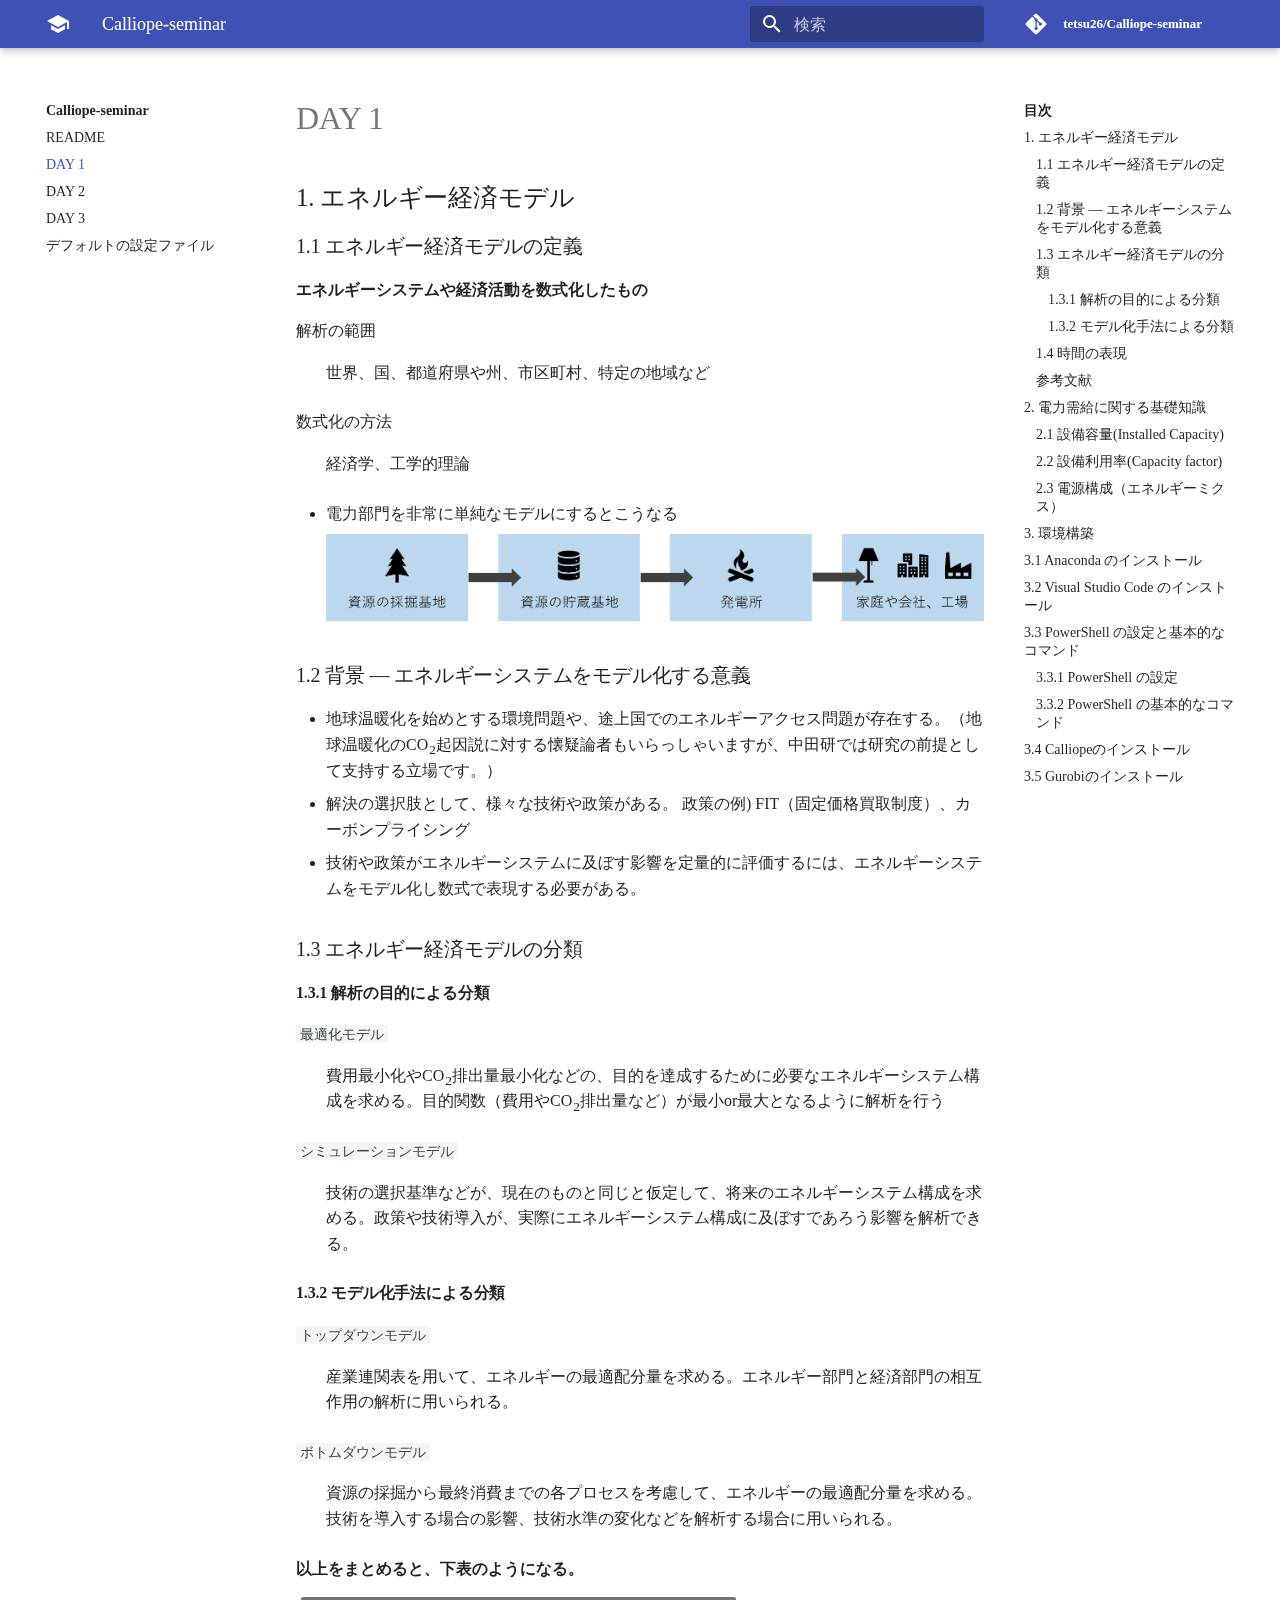
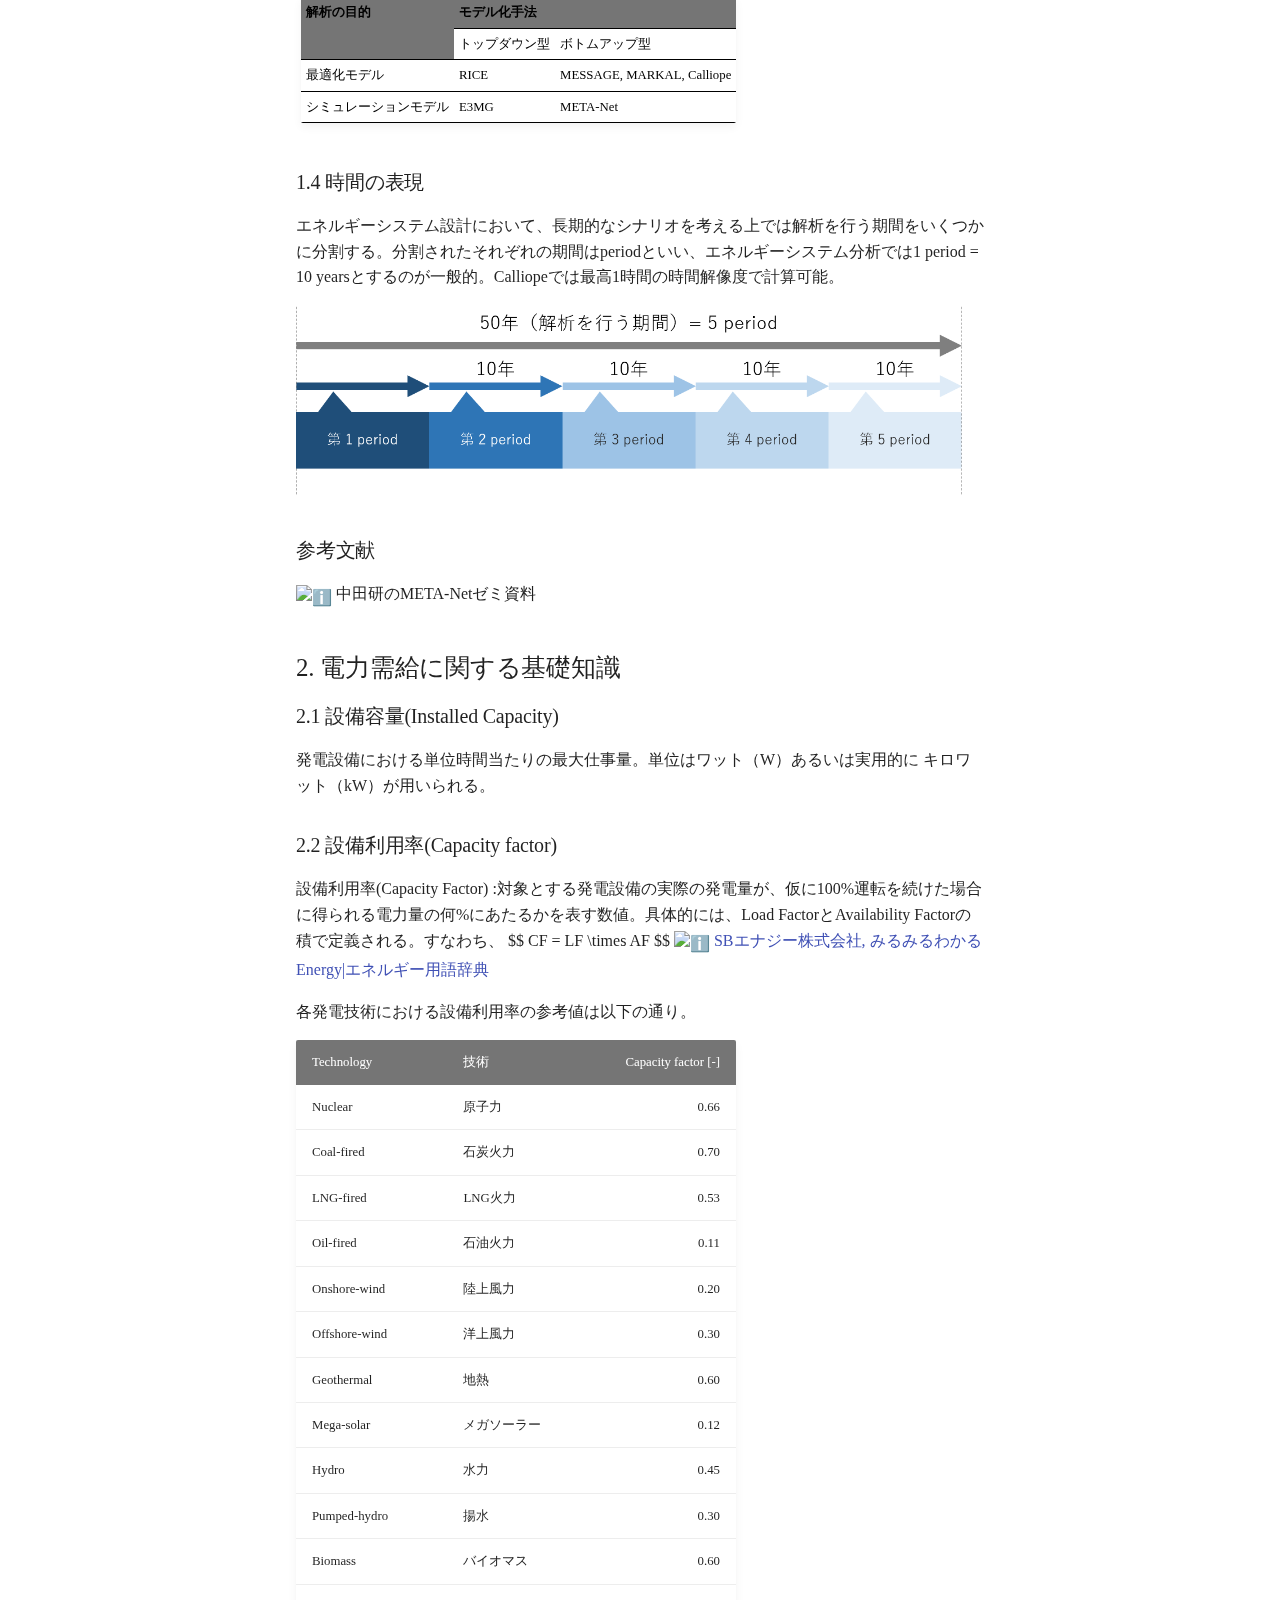
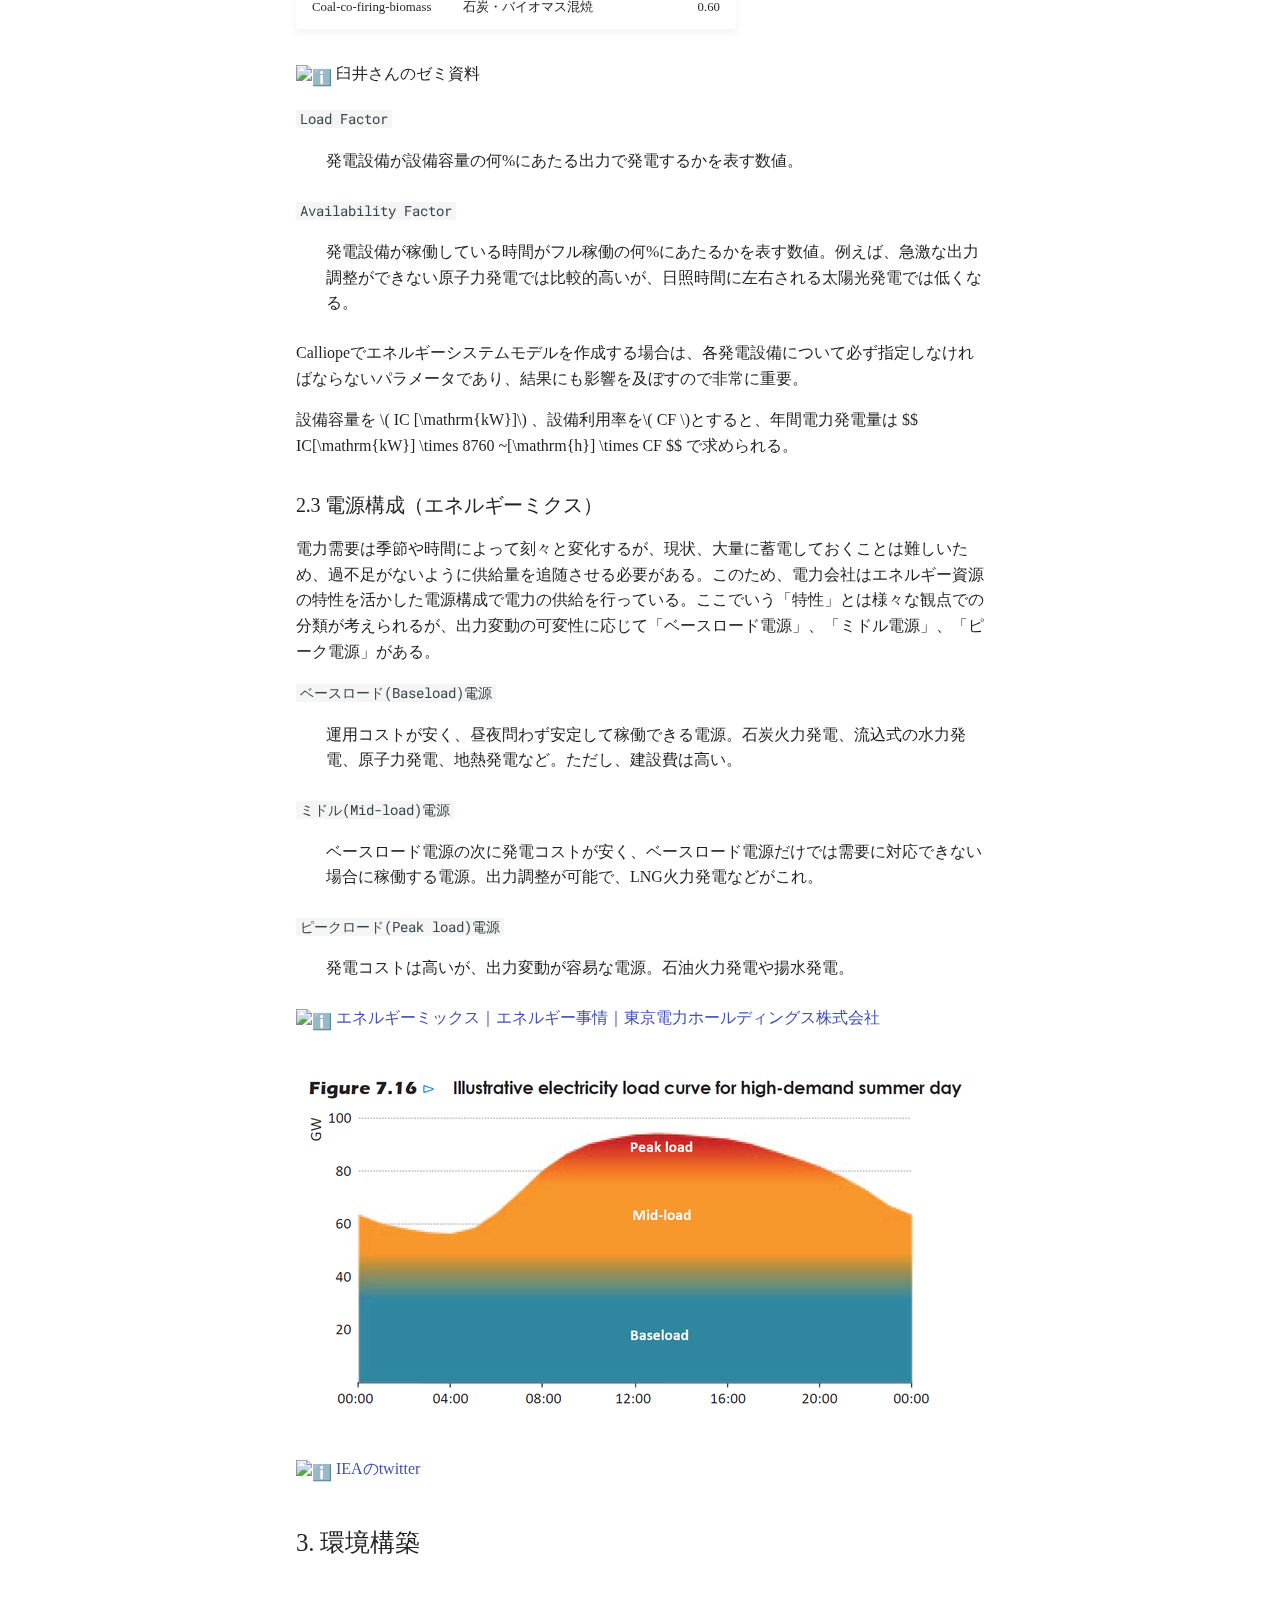
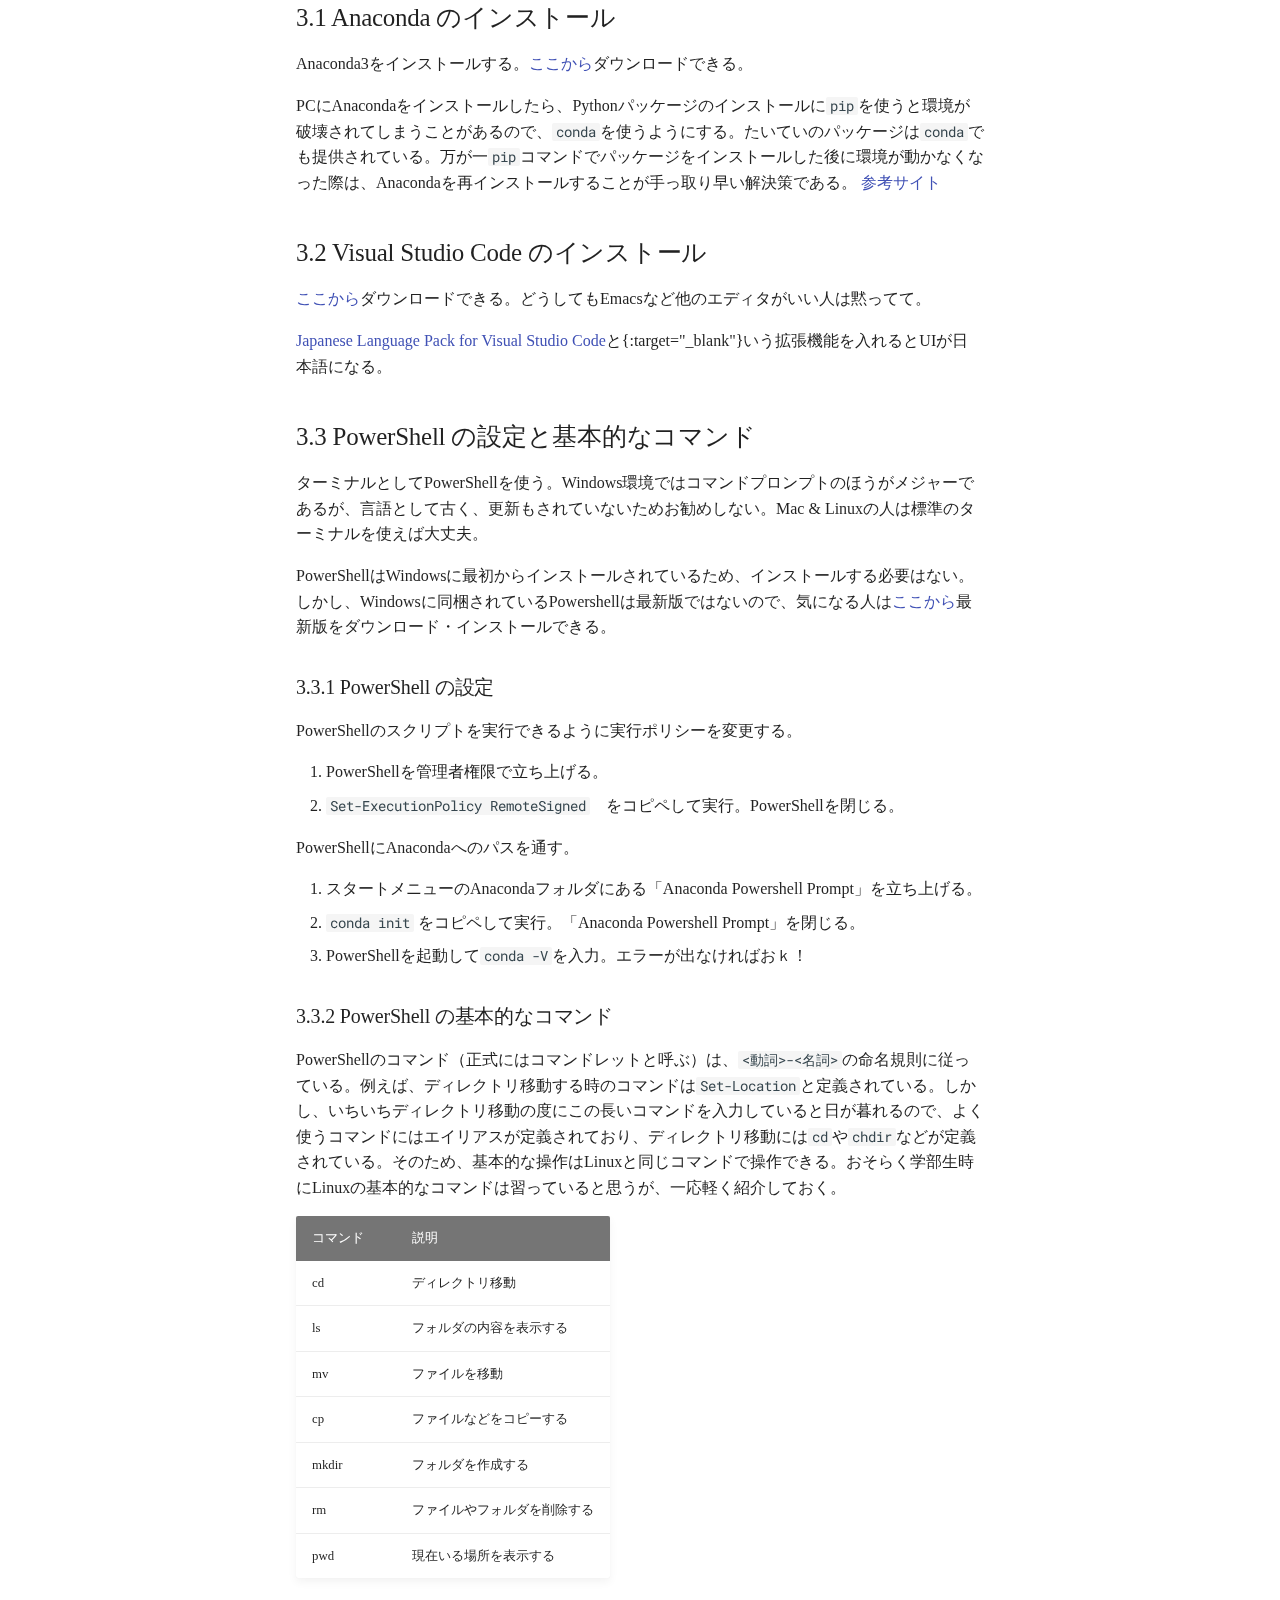
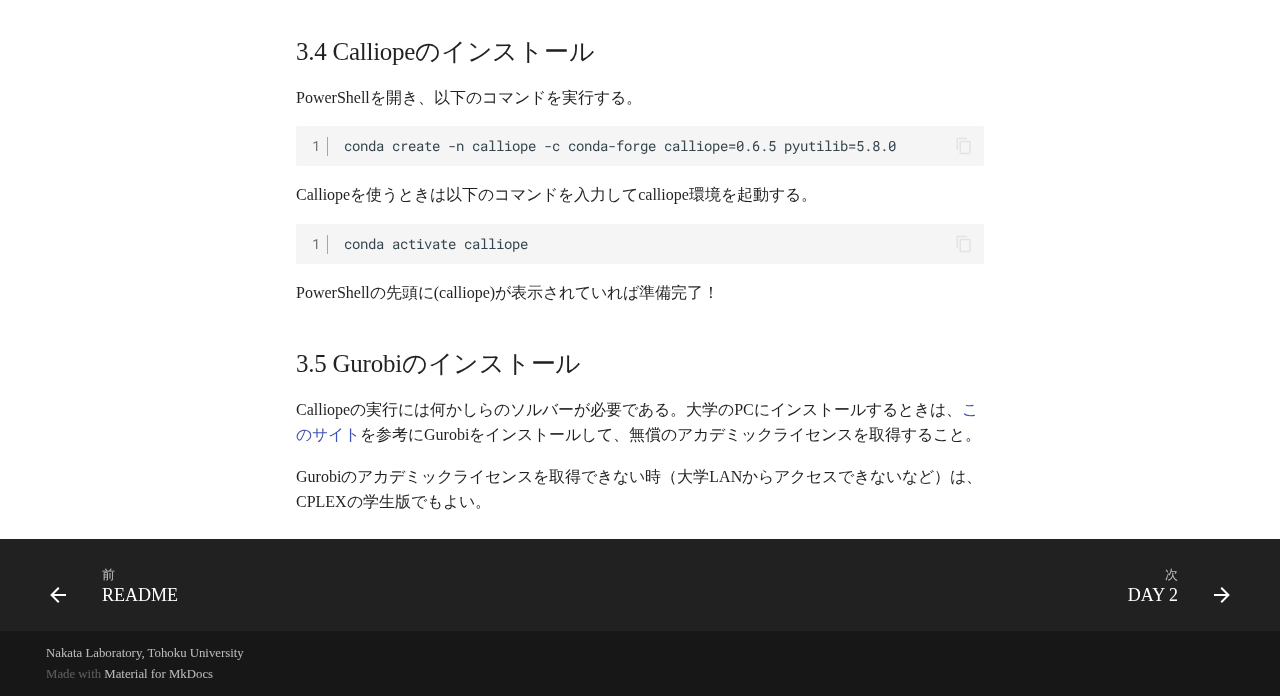
==== commit 95c672bd: "Deployed 4741645 with MkDocs version: 1.1.2" ====
--- a/chapter_1/index.html
+++ b/chapter_1/index.html
@@ -343,8 +343,8 @@
 </li>
       
         <li class="md-nav__item">
-  <a href="#3-calliope" class="md-nav__link">
-    3. Calliope のインストール
+  <a href="#3" class="md-nav__link">
+    3. 環境構築
   </a>
   
 </li>
@@ -573,8 +573,8 @@
 </li>
       
         <li class="md-nav__item">
-  <a href="#3-calliope" class="md-nav__link">
-    3. Calliope のインストール
+  <a href="#3" class="md-nav__link">
+    3. 環境構築
   </a>
   
 </li>
@@ -717,7 +717,7 @@
 $$
 CF = LF \times AF
 $$
-<img alt="ℹ️" class="emojione" src="https://cdnjs.cloudflare.com/ajax/libs/emojione/2.2.7/assets/svg/2139.svg" title=":information_source:" /> <a href="https://www.sbenergy.jp/study/dictionary/294.html">SBエナジー株式会社, みるみるわかるEnergy|エネルギー用語辞典</a></p>
+<img alt="ℹ️" class="emojione" src="https://cdnjs.cloudflare.com/ajax/libs/emojione/2.2.7/assets/svg/2139.svg" title=":information_source:" /> <a href="https://www.sbenergy.jp/study/dictionary/294.html" target="_blank">SBエナジー株式会社, みるみるわかるEnergy|エネルギー用語辞典</a></p>
 <p>各発電技術における設備利用率の参考値は以下の通り。</p>
 <table>
 <thead>
@@ -804,6 +804,8 @@
 $$
 で求められる。</p>
 <h3 id="23">2.3 電源構成（エネルギーミクス）</h3>
+<!-- あああああ -->
+
 <p>電力需要は季節や時間によって刻々と変化するが、現状、大量に蓄電しておくことは難しいため、過不足がないように供給量を追随させる必要がある。このため、電力会社はエネルギー資源の特性を活かした電源構成で電力の供給を行っている。ここでいう「特性」とは様々な観点での分類が考えられるが、出力変動の可変性に応じて「ベースロード電源」、「ミドル電源」、「ピーク電源」がある。</p>
 <dl>
 <dt><code>ベースロード(Baseload)電源</code></dt>
@@ -813,19 +815,19 @@
 <dt><code>ピークロード(Peak load)電源</code></dt>
 <dd>発電コストは高いが、出力変動が容易な電源。石油火力発電や揚水発電。</dd>
 </dl>
-<p><img alt="ℹ️" class="emojione" src="https://cdnjs.cloudflare.com/ajax/libs/emojione/2.2.7/assets/svg/2139.svg" title=":information_source:" /> <a href="https://www.tepco.co.jp/electricity/energy_situation/bestmix.html">エネルギーミックス｜エネルギー事情｜東京電力ホールディングス株式会社</a></p>
+<p><img alt="ℹ️" class="emojione" src="https://cdnjs.cloudflare.com/ajax/libs/emojione/2.2.7/assets/svg/2139.svg" title=":information_source:" /> <a href="https://www.tepco.co.jp/electricity/energy_situation/bestmix.html" target="_blank">エネルギーミックス｜エネルギー事情｜東京電力ホールディングス株式会社</a></p>
 <p><img alt="energy_mix" src="../images/CIYHnWyWgAANrVb.png" /></p>
-<p><img alt="ℹ️" class="emojione" src="https://cdnjs.cloudflare.com/ajax/libs/emojione/2.2.7/assets/svg/2139.svg" title=":information_source:" /> <a href="https://twitter.com/iea/status/614186782335365120">IEAのtwitter</a></p>
-<h2 id="3-calliope">3. Calliope のインストール</h2>
+<p><img alt="ℹ️" class="emojione" src="https://cdnjs.cloudflare.com/ajax/libs/emojione/2.2.7/assets/svg/2139.svg" title=":information_source:" /> <a href="https://twitter.com/iea/status/614186782335365120" target="_blank">IEAのtwitter</a></p>
+<h2 id="3">3. 環境構築</h2>
 <h2 id="31-anaconda">3.1 Anaconda のインストール</h2>
-<p>Anaconda3をインストールする。<a href="https://www.anaconda.com/products/individual">ここから</a>ダウンロードできる。</p>
-<p>PCにAnacondaをインストールしたら、Pythonパッケージのインストールに<code>pip</code>を使うと環境が破壊されてしまうことがあるので、<code>conda</code>を使うようにする。たいていのパッケージは<code>conda</code>でも提供されている。万が一<code>pip</code>コマンドでパッケージをインストールした後に環境が動かなくなった際は、Anacondaを再インストールすることが手っ取り早い解決策である。 <a href="http://onoz000.hatenablog.com/entry/2018/02/11/142347">参考サイト</a></p>
+<p>Anaconda3をインストールする。<a href="https://www.anaconda.com/products/individual" target="_blank">ここから</a>ダウンロードできる。</p>
+<p>PCにAnacondaをインストールしたら、Pythonパッケージのインストールに<code>pip</code>を使うと環境が破壊されてしまうことがあるので、<code>conda</code>を使うようにする。たいていのパッケージは<code>conda</code>でも提供されている。万が一<code>pip</code>コマンドでパッケージをインストールした後に環境が動かなくなった際は、Anacondaを再インストールすることが手っ取り早い解決策である。 <a href="http://onoz000.hatenablog.com/entry/2018/02/11/142347" target="_blank">参考サイト</a></p>
 <h2 id="32-visual-studio-code">3.2 Visual Studio Code のインストール</h2>
-<p><a href="https://code.visualstudio.com/">ここから</a>ダウンロードできる。どうしてもEmacsなど他のエディタがいい人は黙ってて。</p>
-<p><a href="https://marketplace.visualstudio.com/items?itemName=MS-CEINTL.vscode-language-pack-ja">Japanese Language Pack for Visual Studio Code</a>という拡張機能を入れるとUIが日本語になる。</p>
+<p><a href="https://code.visualstudio.com/" target="_blank">ここから</a>ダウンロードできる。どうしてもEmacsなど他のエディタがいい人は黙ってて。</p>
+<p><a href="https://marketplace.visualstudio.com/items?itemName=MS-CEINTL.vscode-language-pack-ja">Japanese Language Pack for Visual Studio Code</a>と{:target="_blank"}いう拡張機能を入れるとUIが日本語になる。</p>
 <h2 id="33-powershell">3.3 PowerShell の設定と基本的なコマンド</h2>
 <p>ターミナルとしてPowerShellを使う。Windows環境ではコマンドプロンプトのほうがメジャーであるが、言語として古く、更新もされていないためお勧めしない。Mac &amp; Linuxの人は標準のターミナルを使えば大丈夫。</p>
-<p>PowerShellはWindowsに最初からインストールされているため、インストールする必要はない。しかし、Windowsに同梱されているPowershellは最新版ではないので、気になる人は<a href="https://github.com/PowerShell/PowerShell">ここから</a>最新版をダウンロード・インストールできる。</p>
+<p>PowerShellはWindowsに最初からインストールされているため、インストールする必要はない。しかし、Windowsに同梱されているPowershellは最新版ではないので、気になる人は<a href="https://github.com/PowerShell/PowerShell" target="_blank">ここから</a>最新版をダウンロード・インストールできる。</p>
 <h3 id="331-powershell">3.3.1 PowerShell の設定</h3>
 <p>PowerShellのスクリプトを実行できるように実行ポリシーを変更する。</p>
 <ol>
@@ -889,12 +891,8 @@
 </td></tr></table>
 <p>PowerShellの先頭に(calliope)が表示されていれば準備完了！</p>
 <h2 id="35-gurobi">3.5 Gurobiのインストール</h2>
-<p>Calliopeの実行には何かしらのソルバーが必要である。大学のPCにインストールするときは、<a href="https://qiita.com/keisukesato-ac/items/b0425a879622b99a2610">このサイト</a>を参考にGurobiをインストールして、無償のアカデミックライセンスを取得すること。</p>
+<p>Calliopeの実行には何かしらのソルバーが必要である。大学のPCにインストールするときは、<a href="https://qiita.com/keisukesato-ac/items/b0425a879622b99a2610" target="_blank">このサイト</a>を参考にGurobiをインストールして、無償のアカデミックライセンスを取得すること。</p>
 <p>Gurobiのアカデミックライセンスを取得できない時（大学LANからアクセスできないなど）は、CPLEXの学生版でもよい。</p>
-<!-- test -->
-<!-- test -->
-<!-- test -->
-<!-- test -->
                 
               
               
